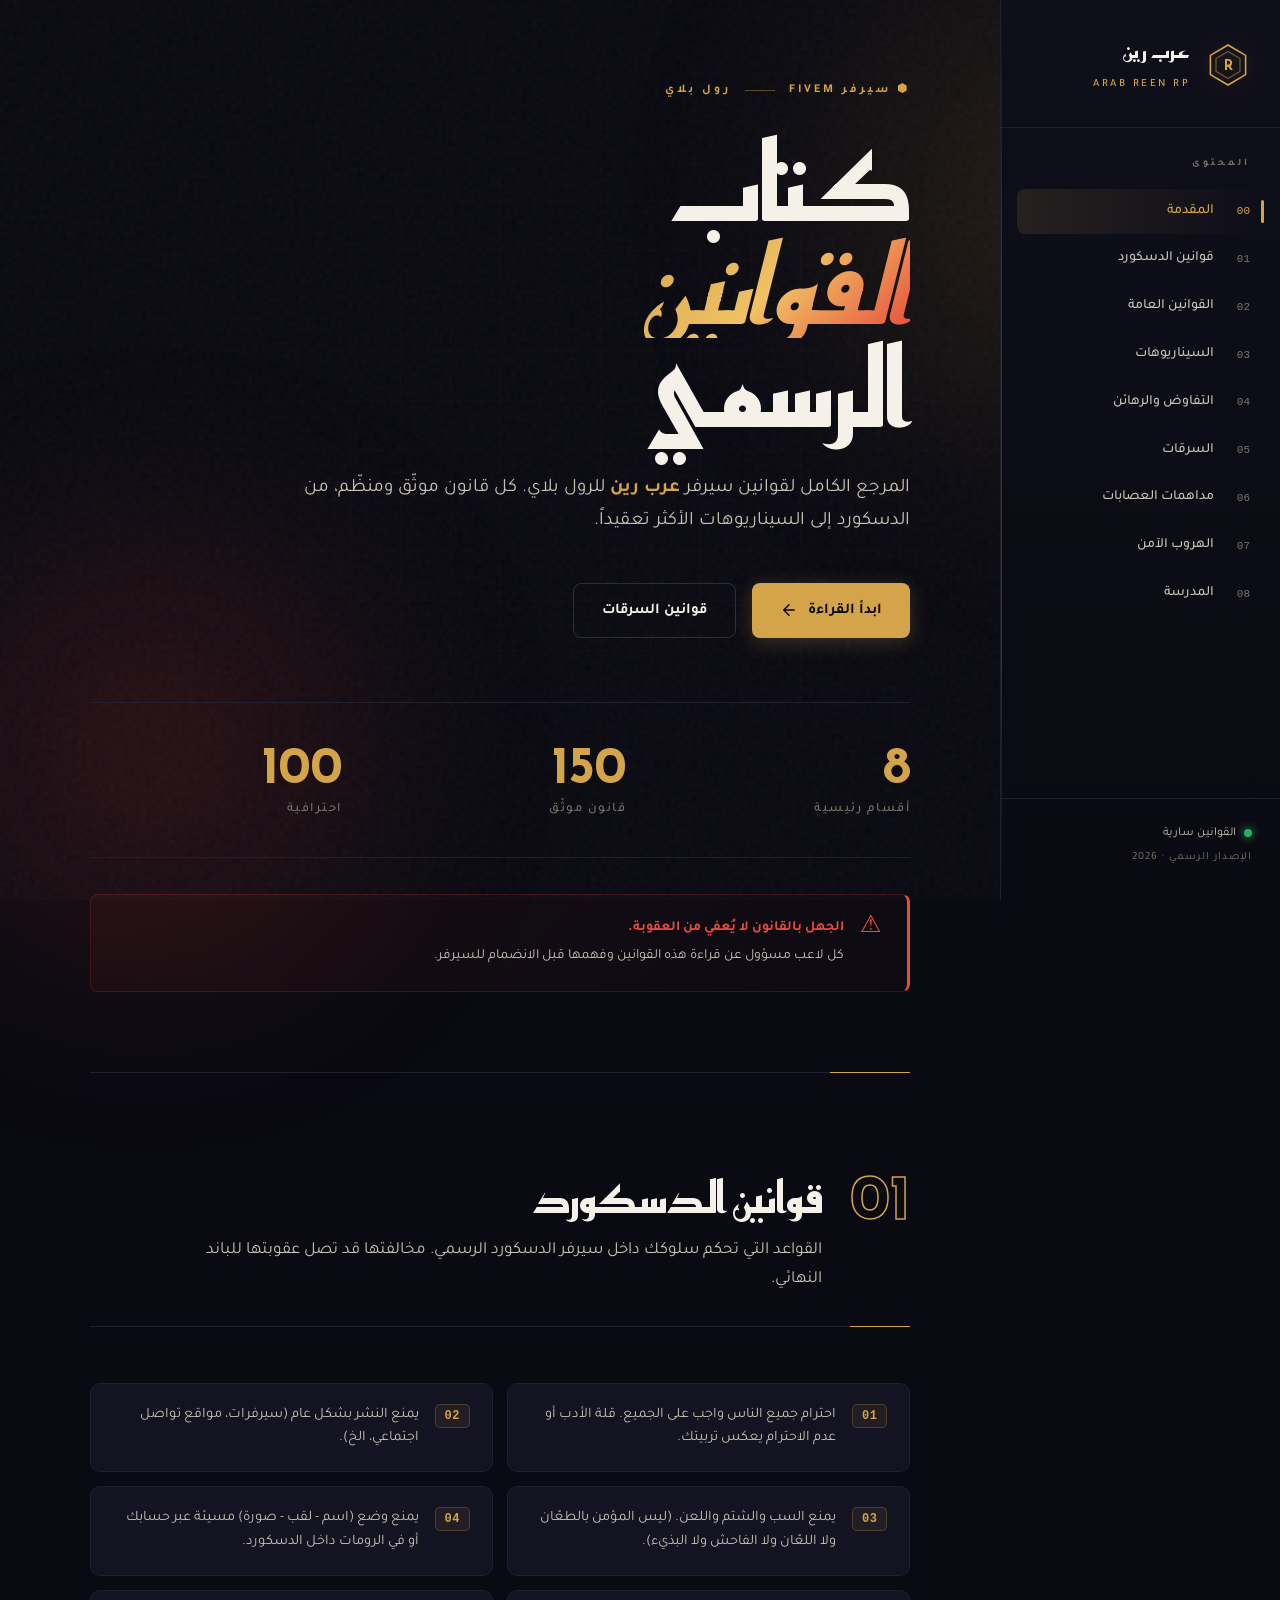
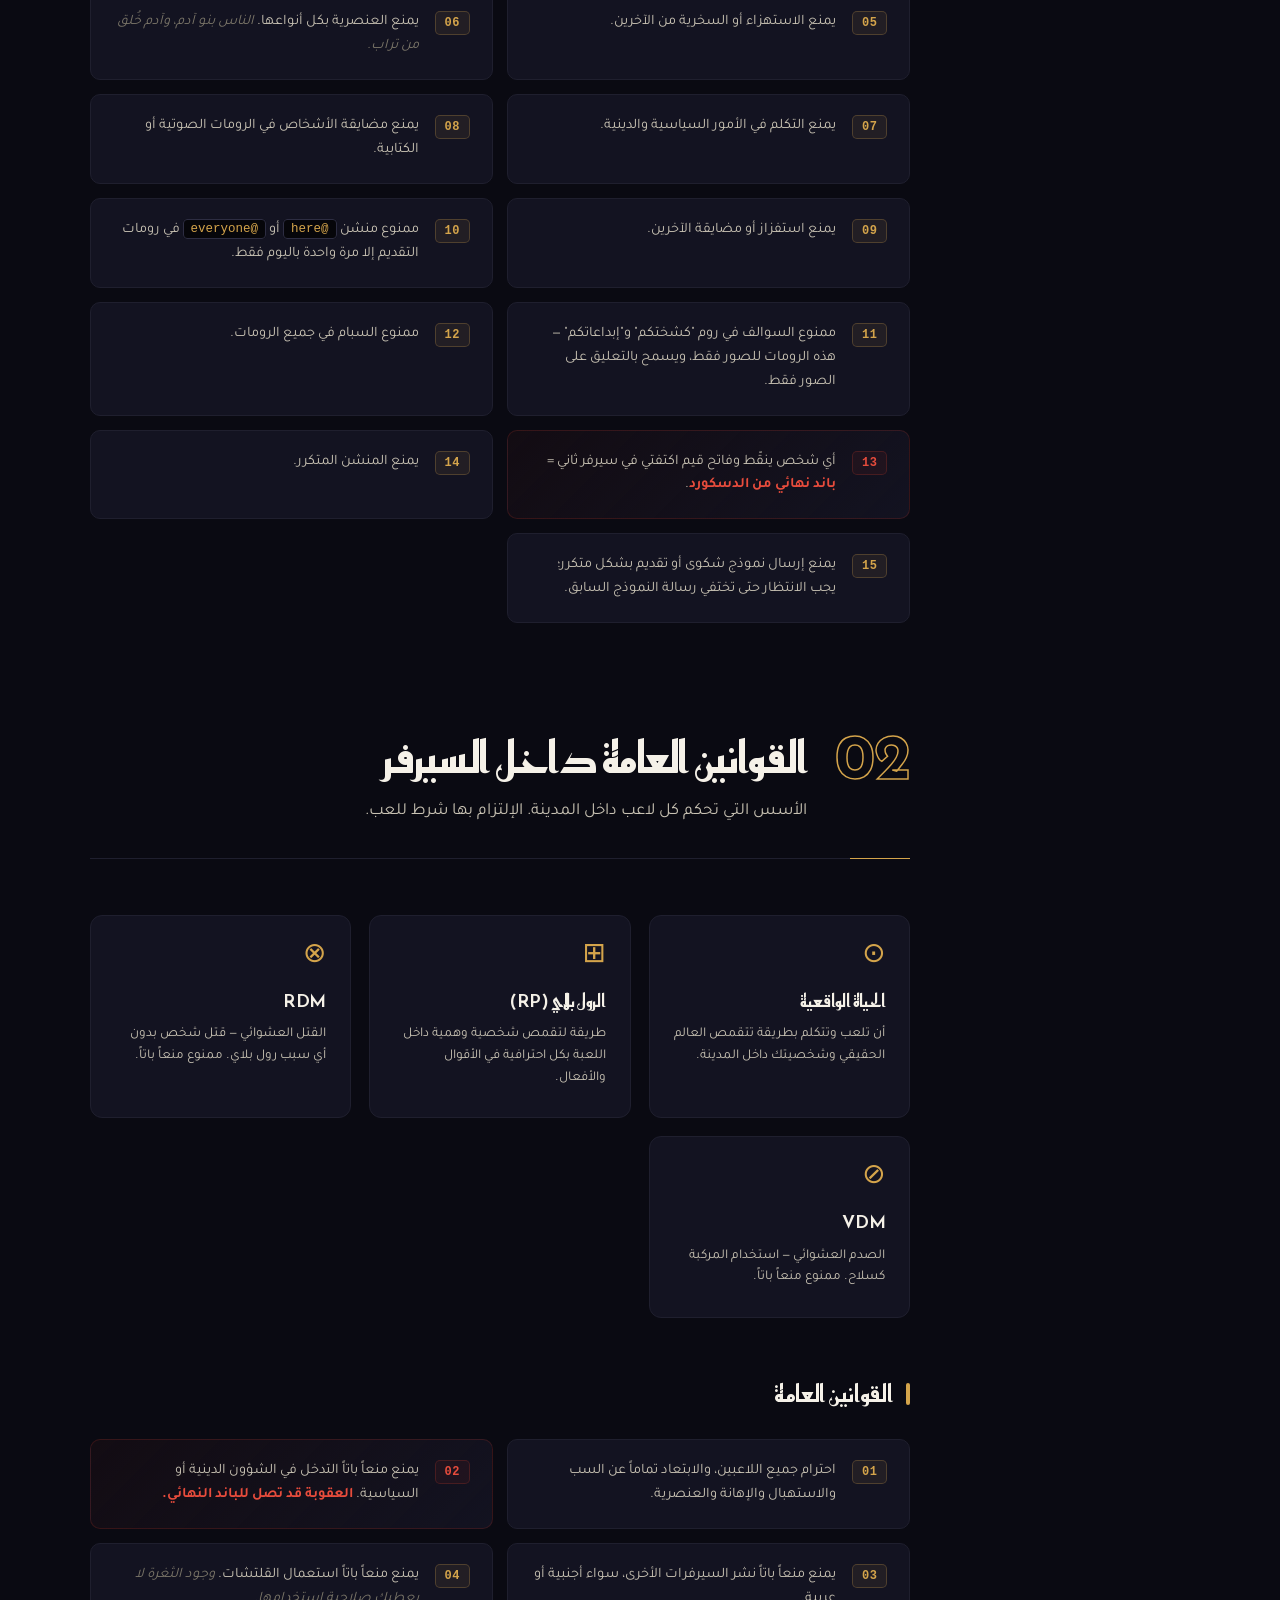
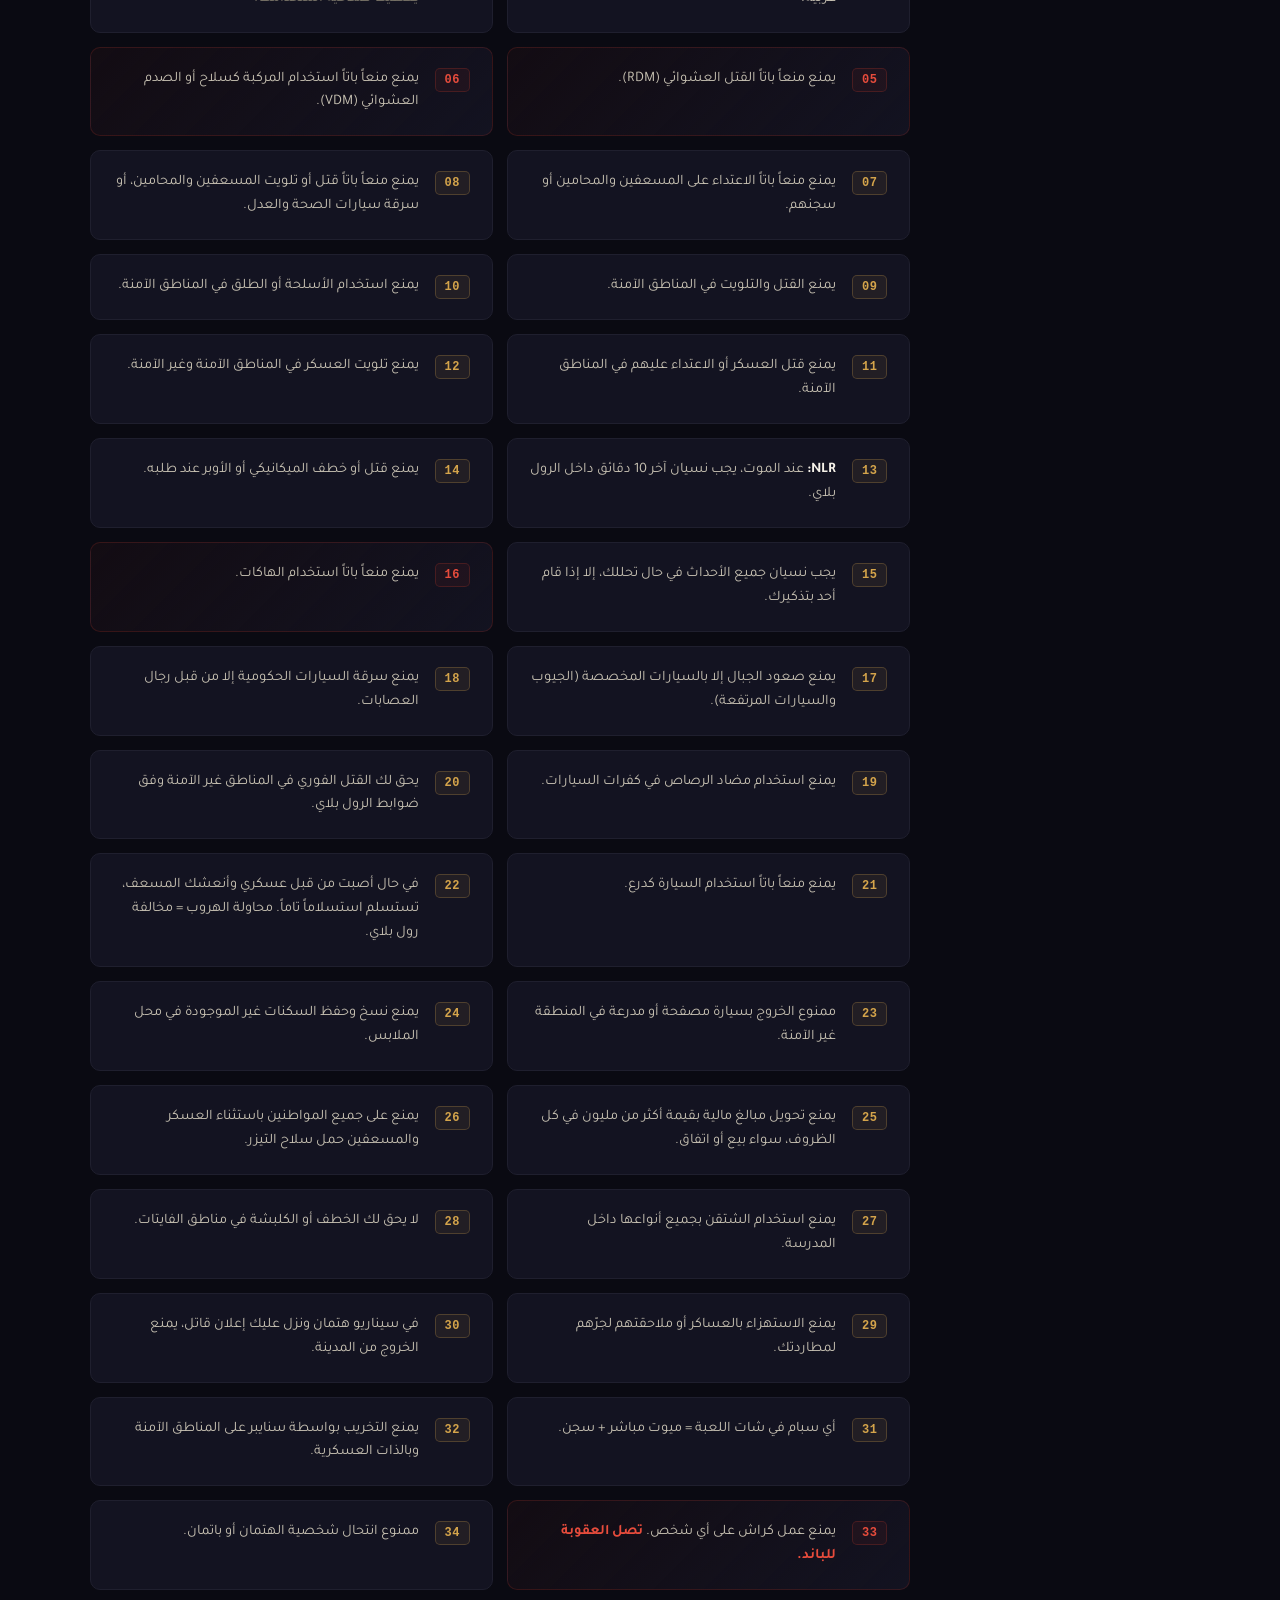
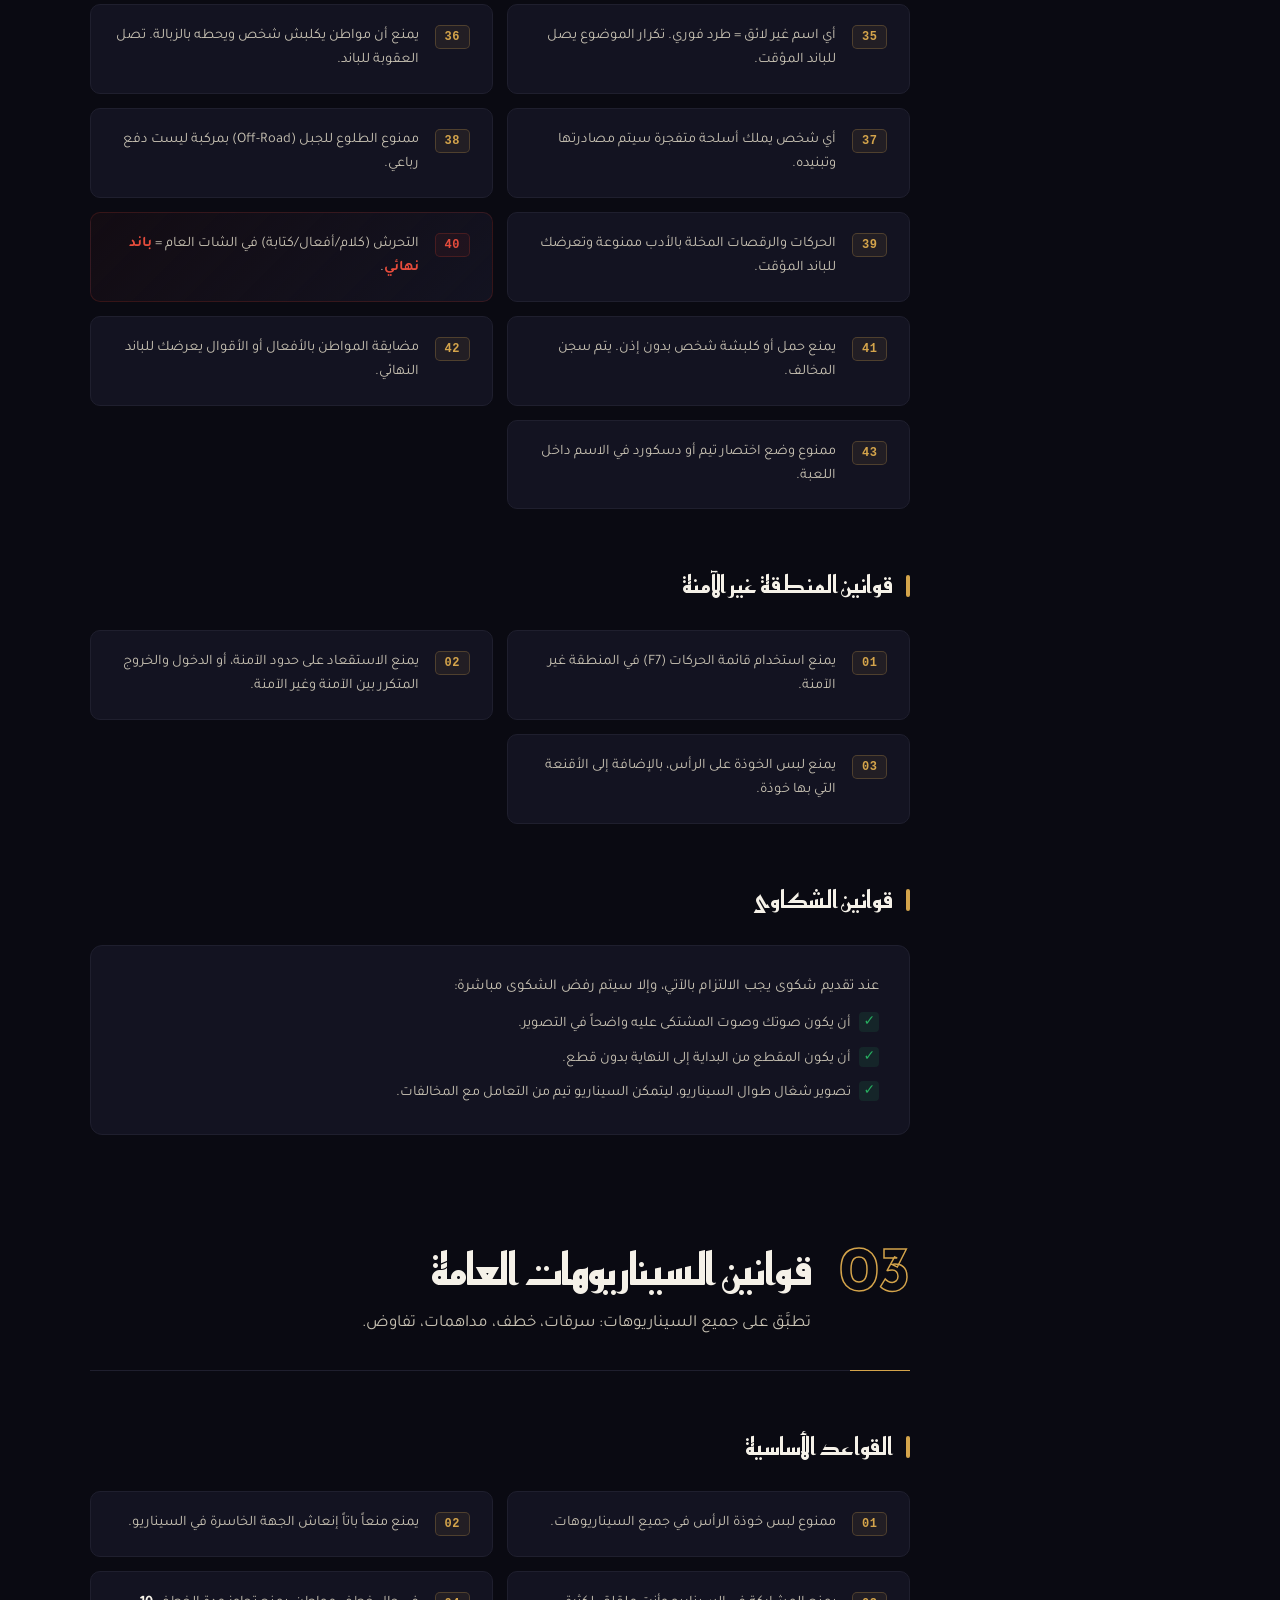
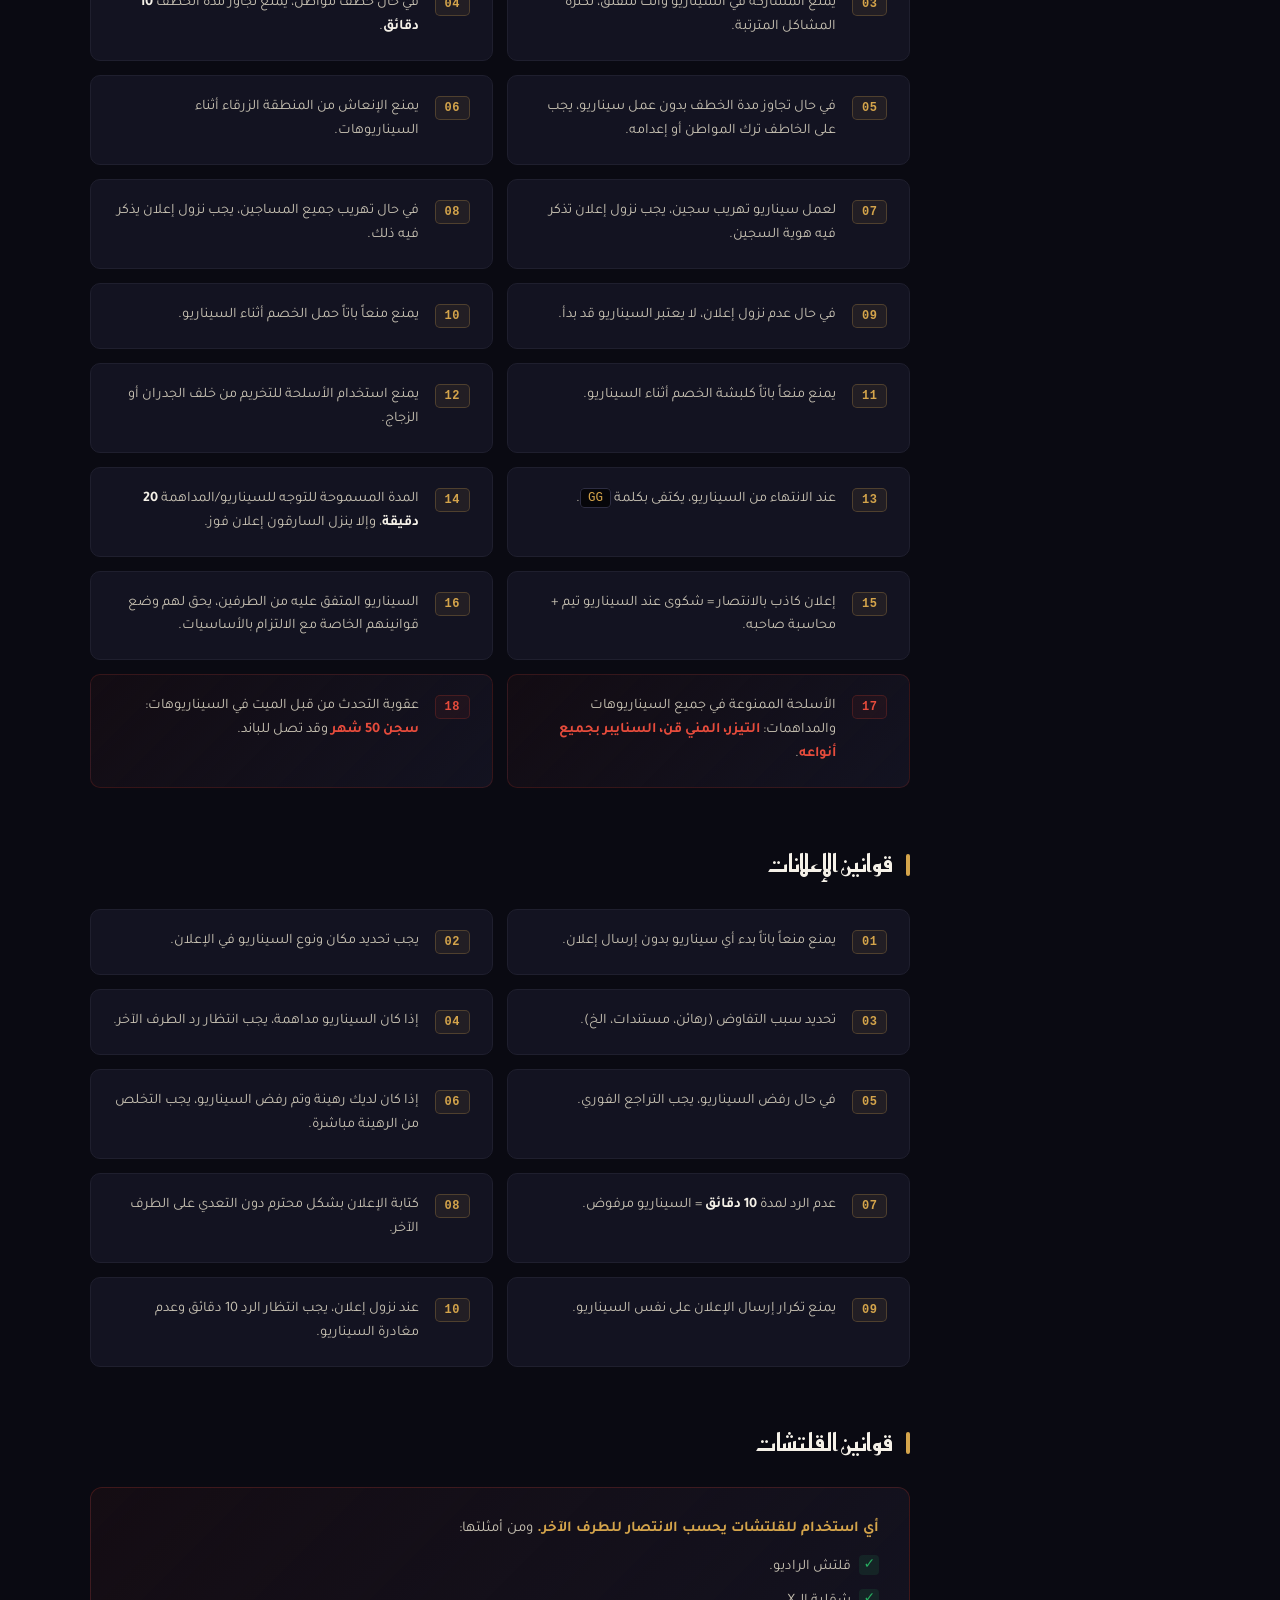
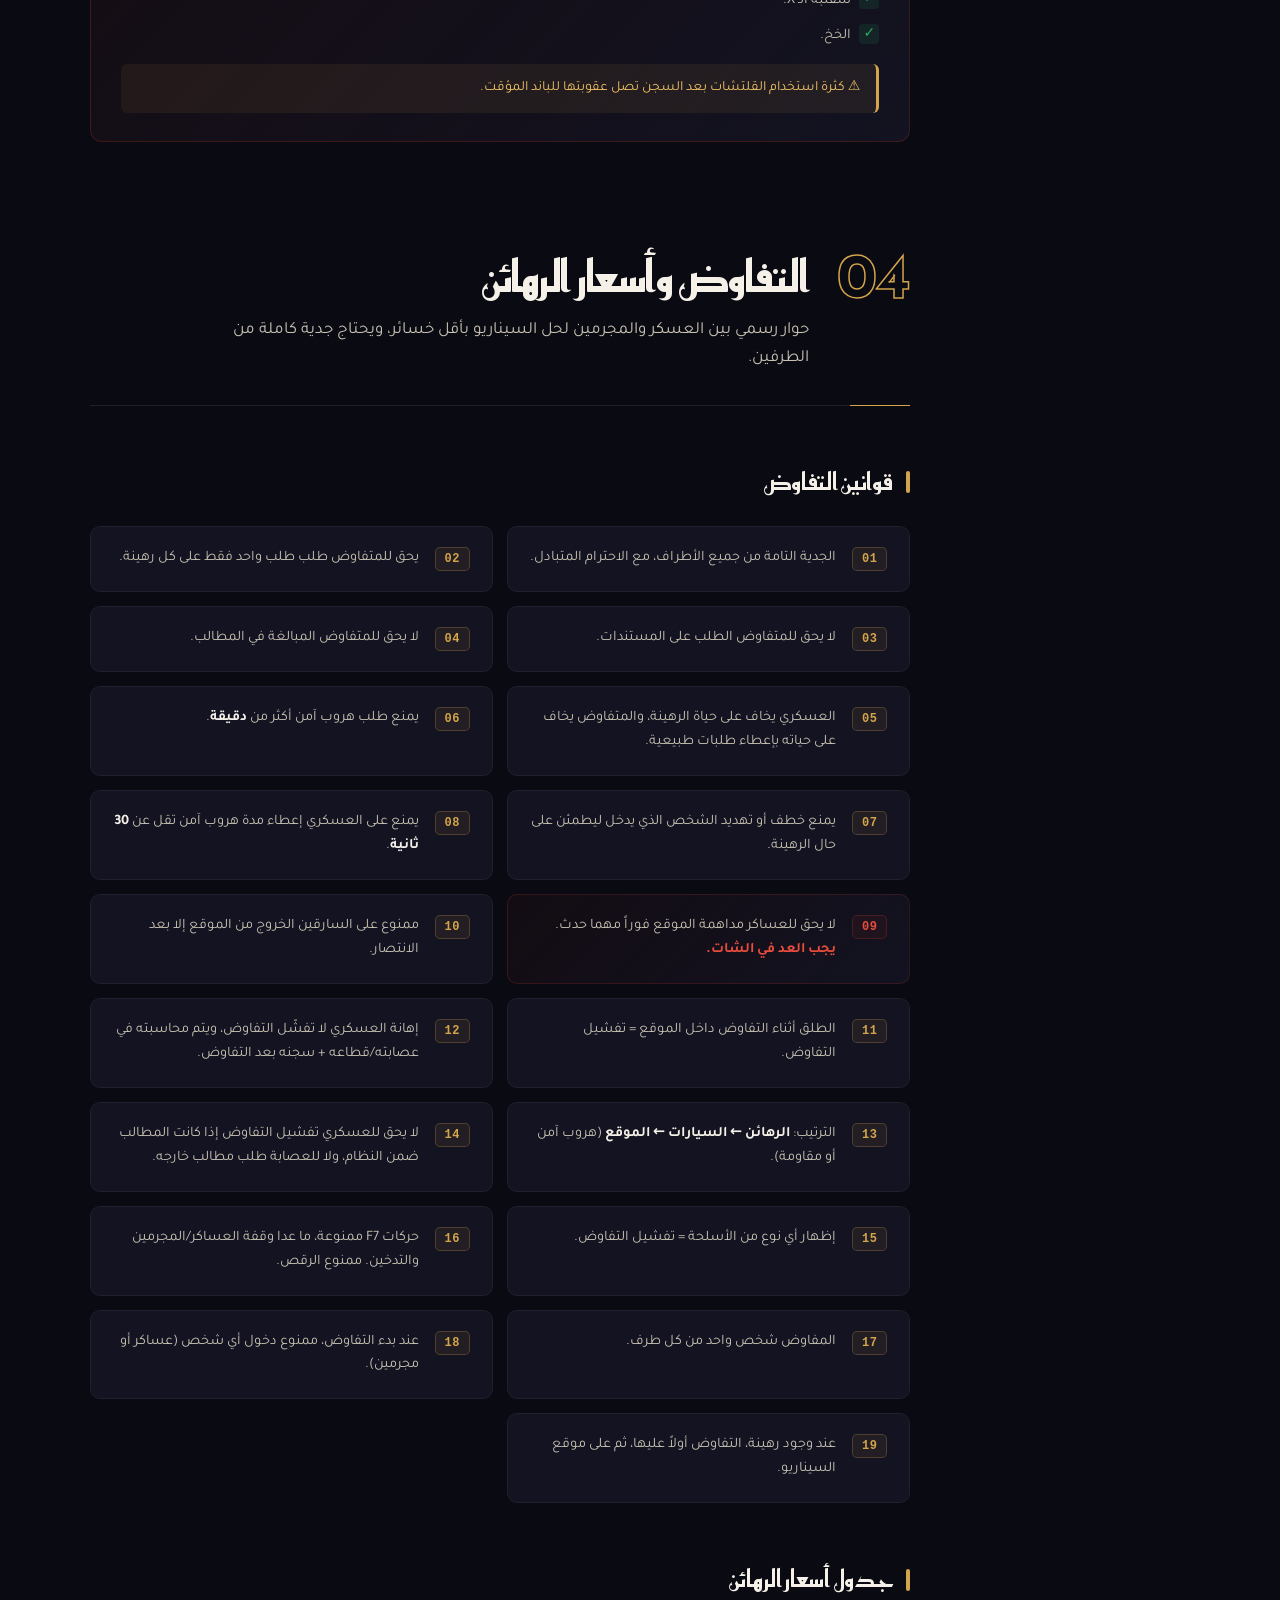
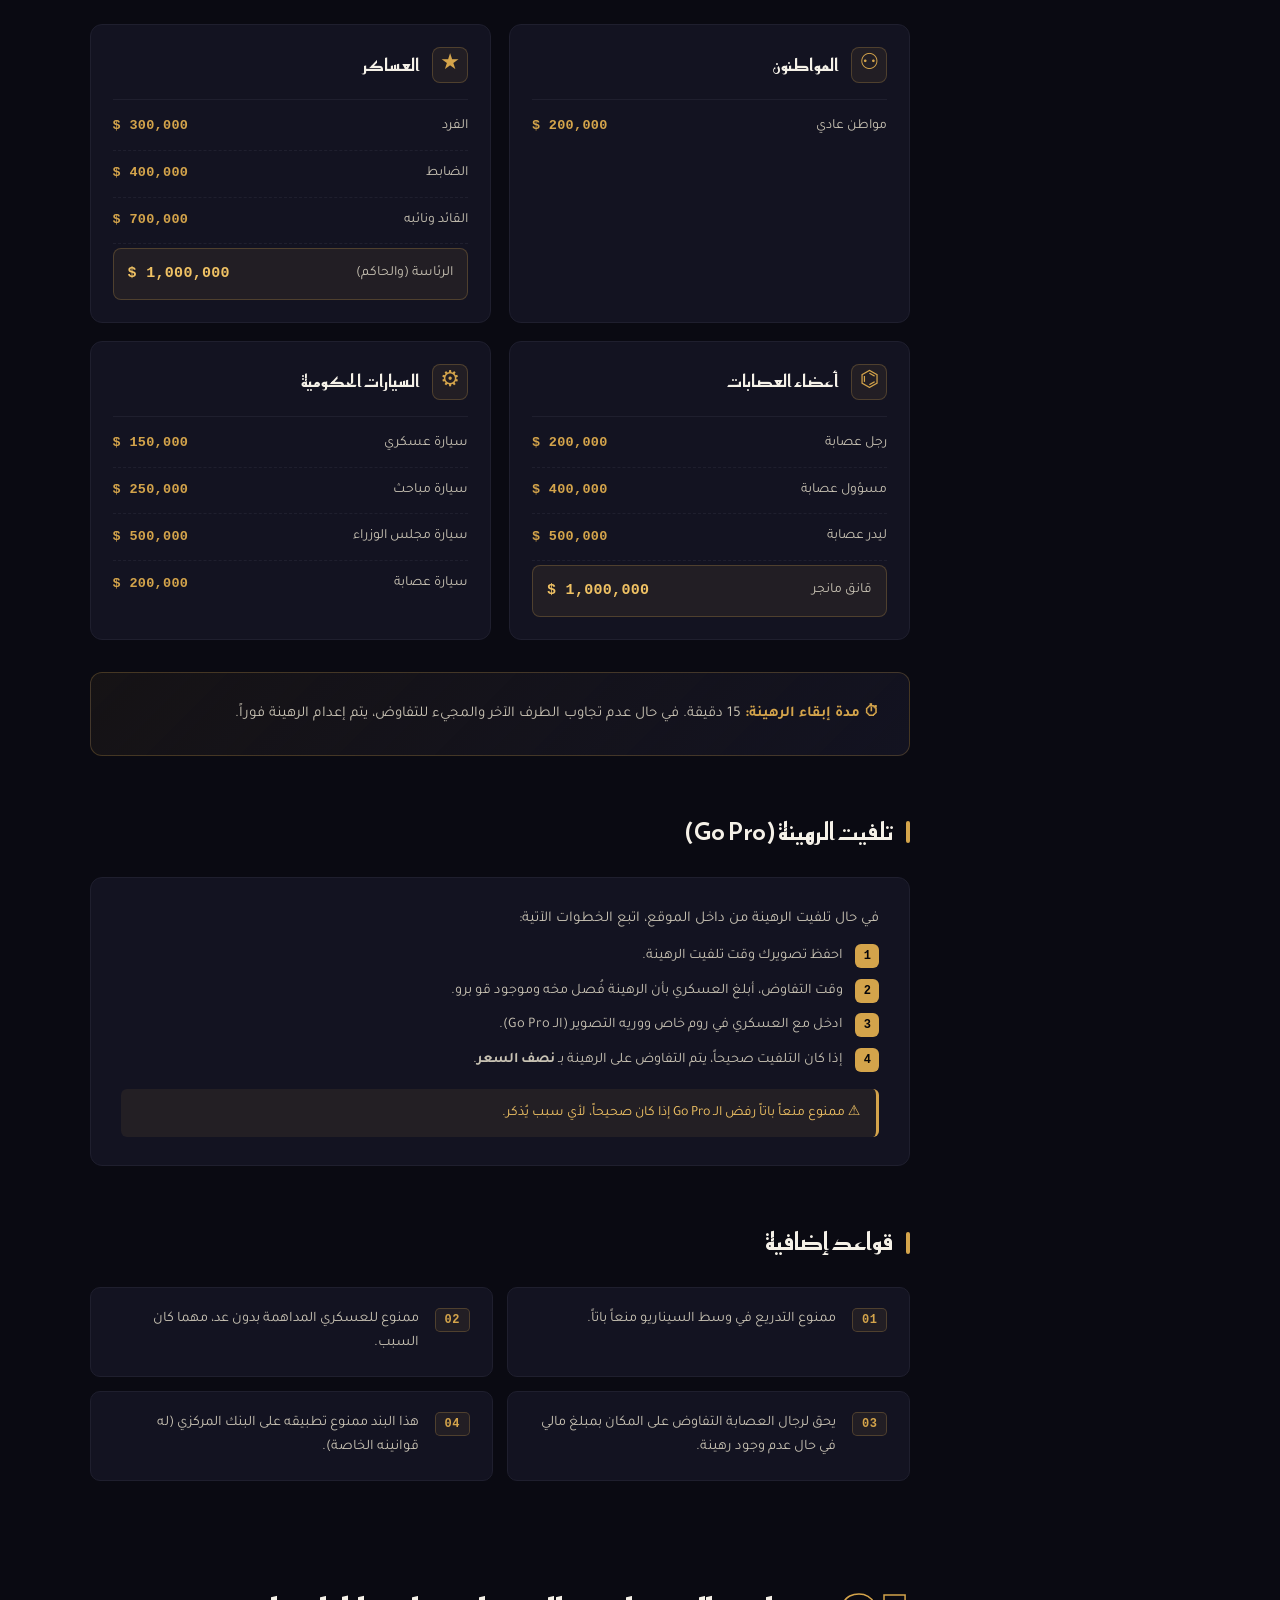
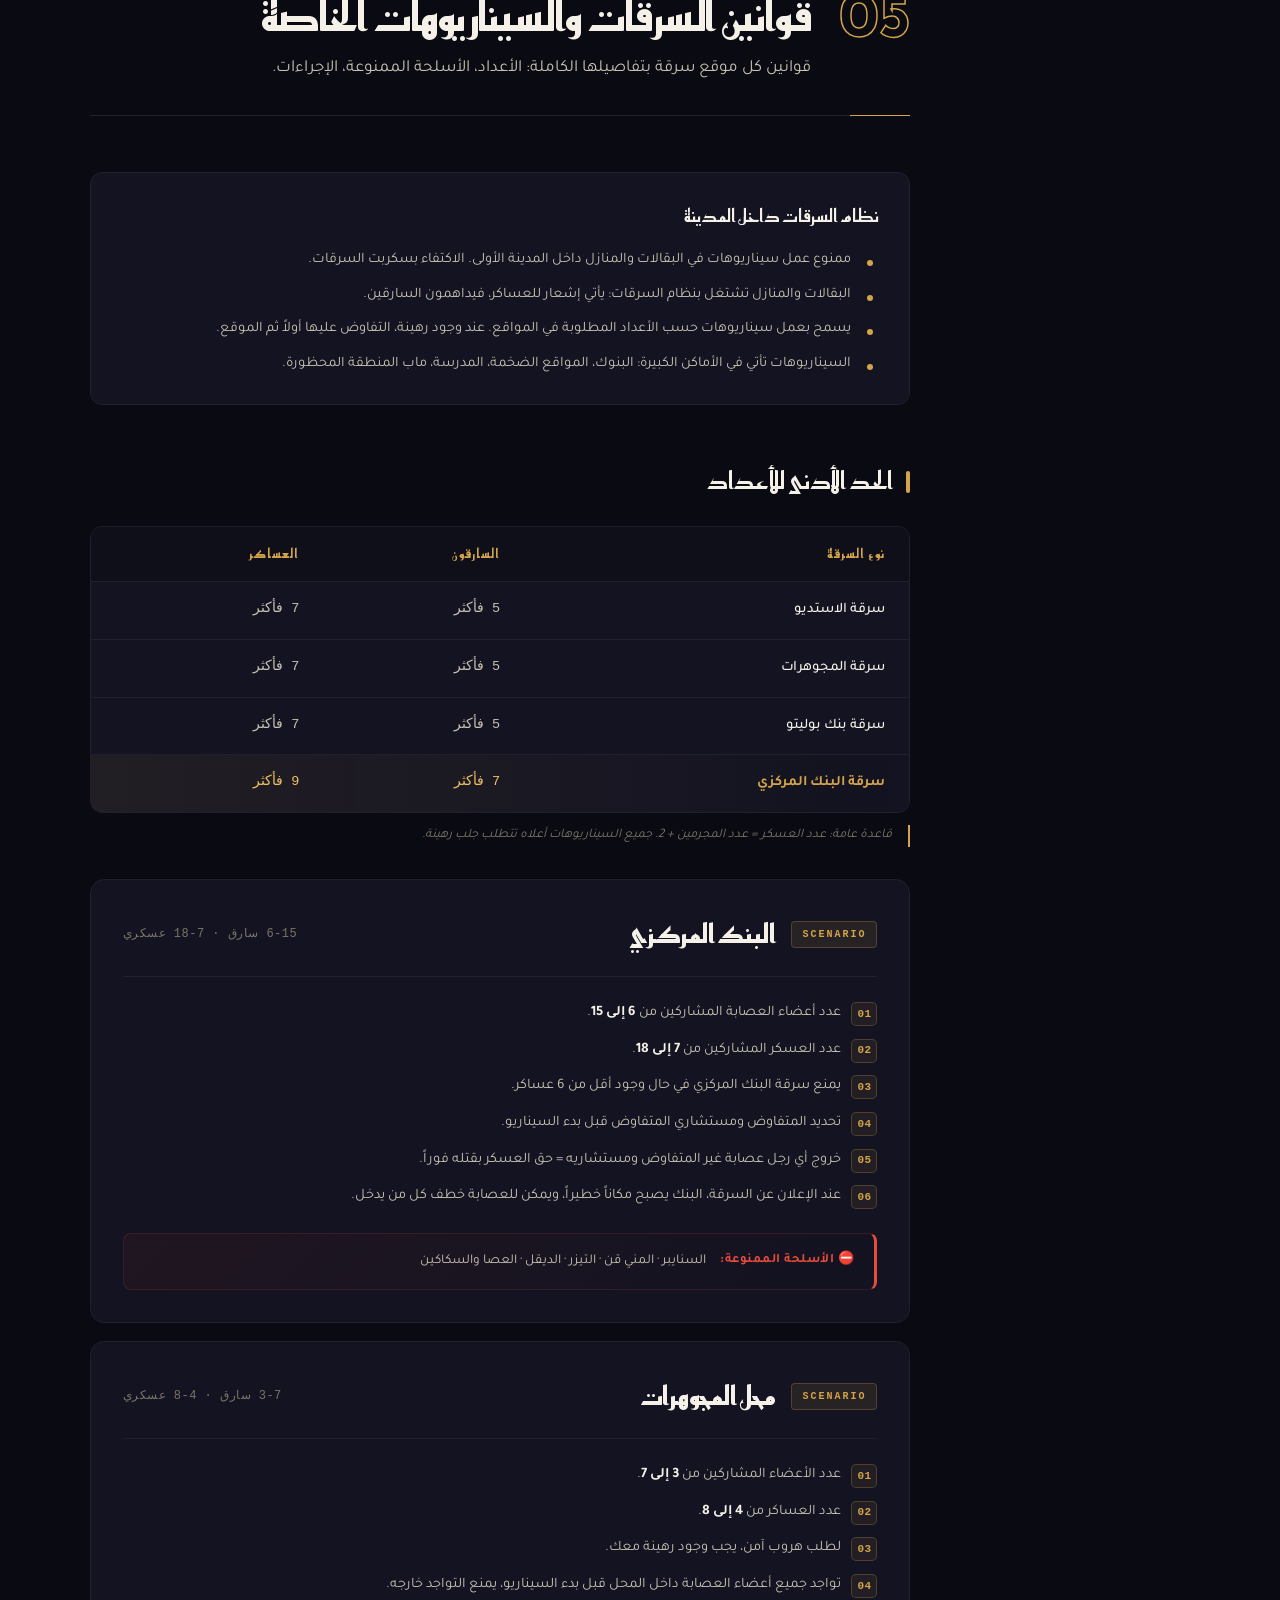
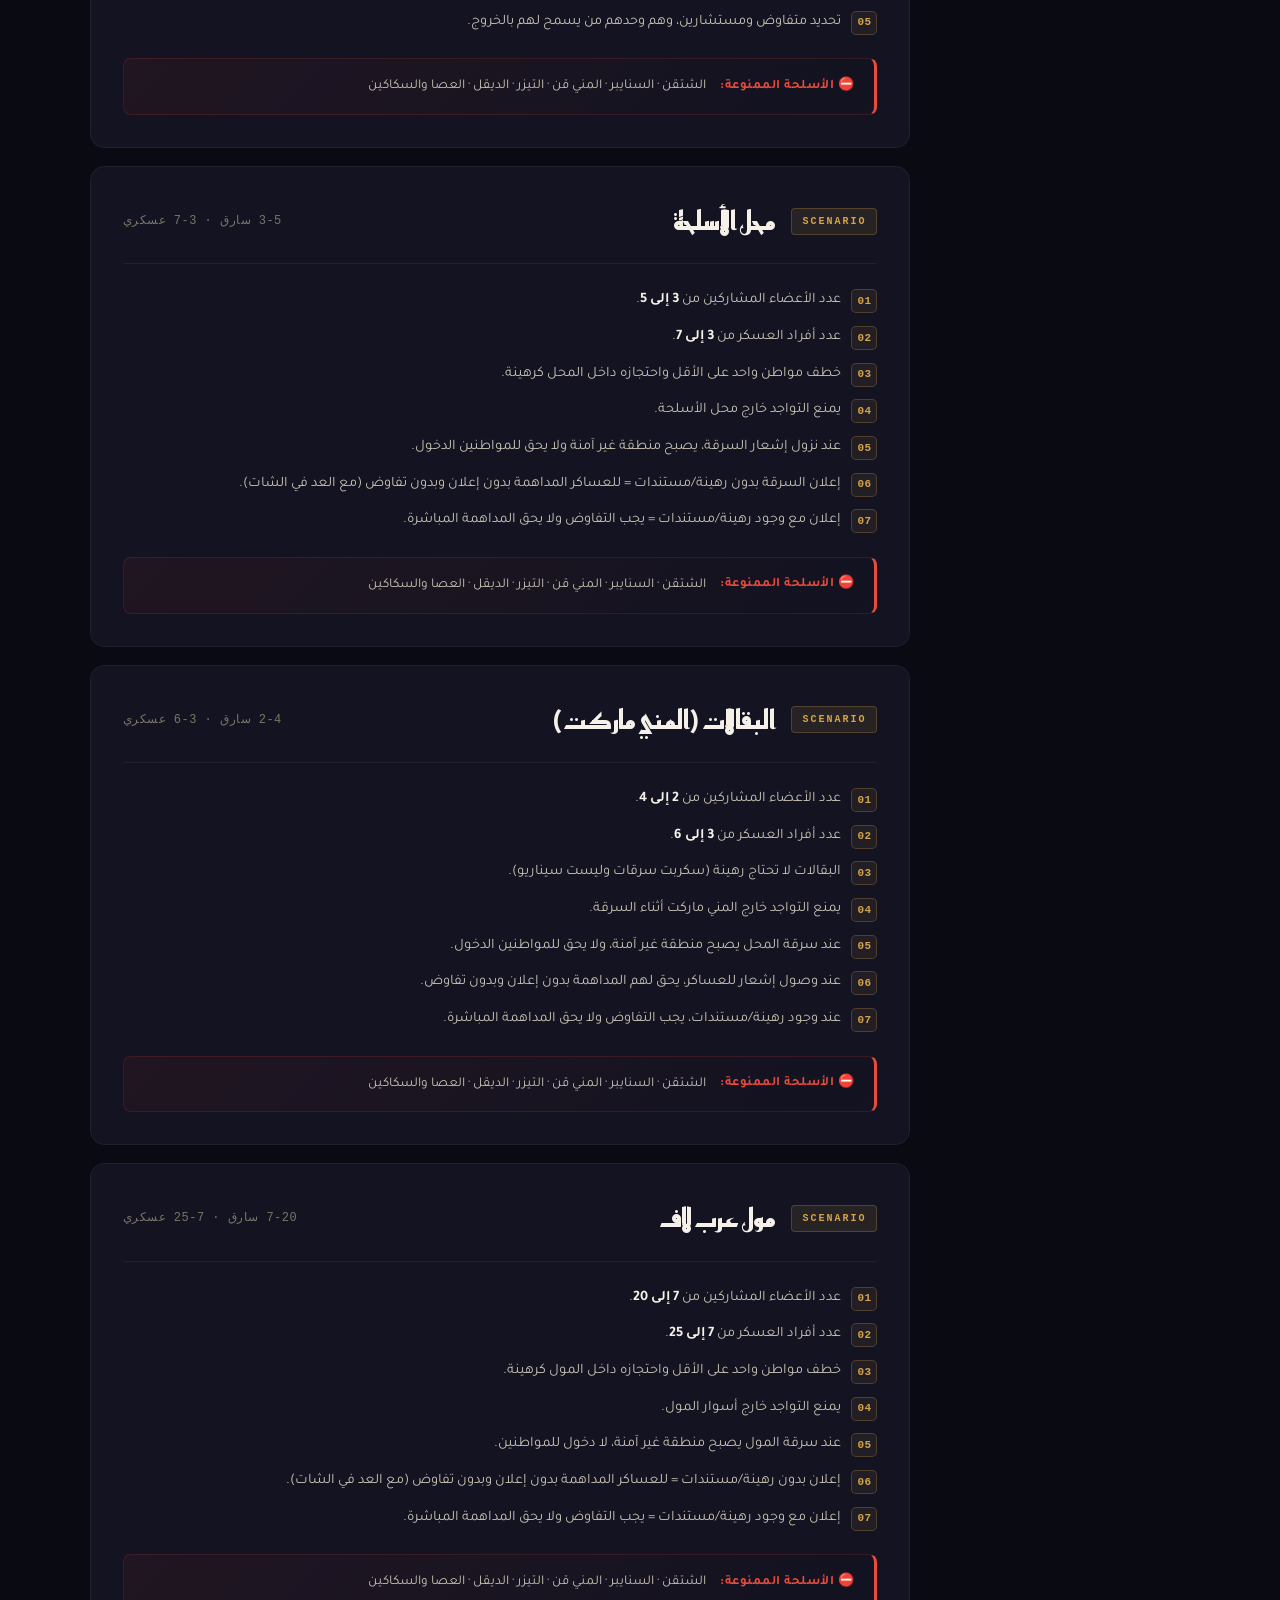
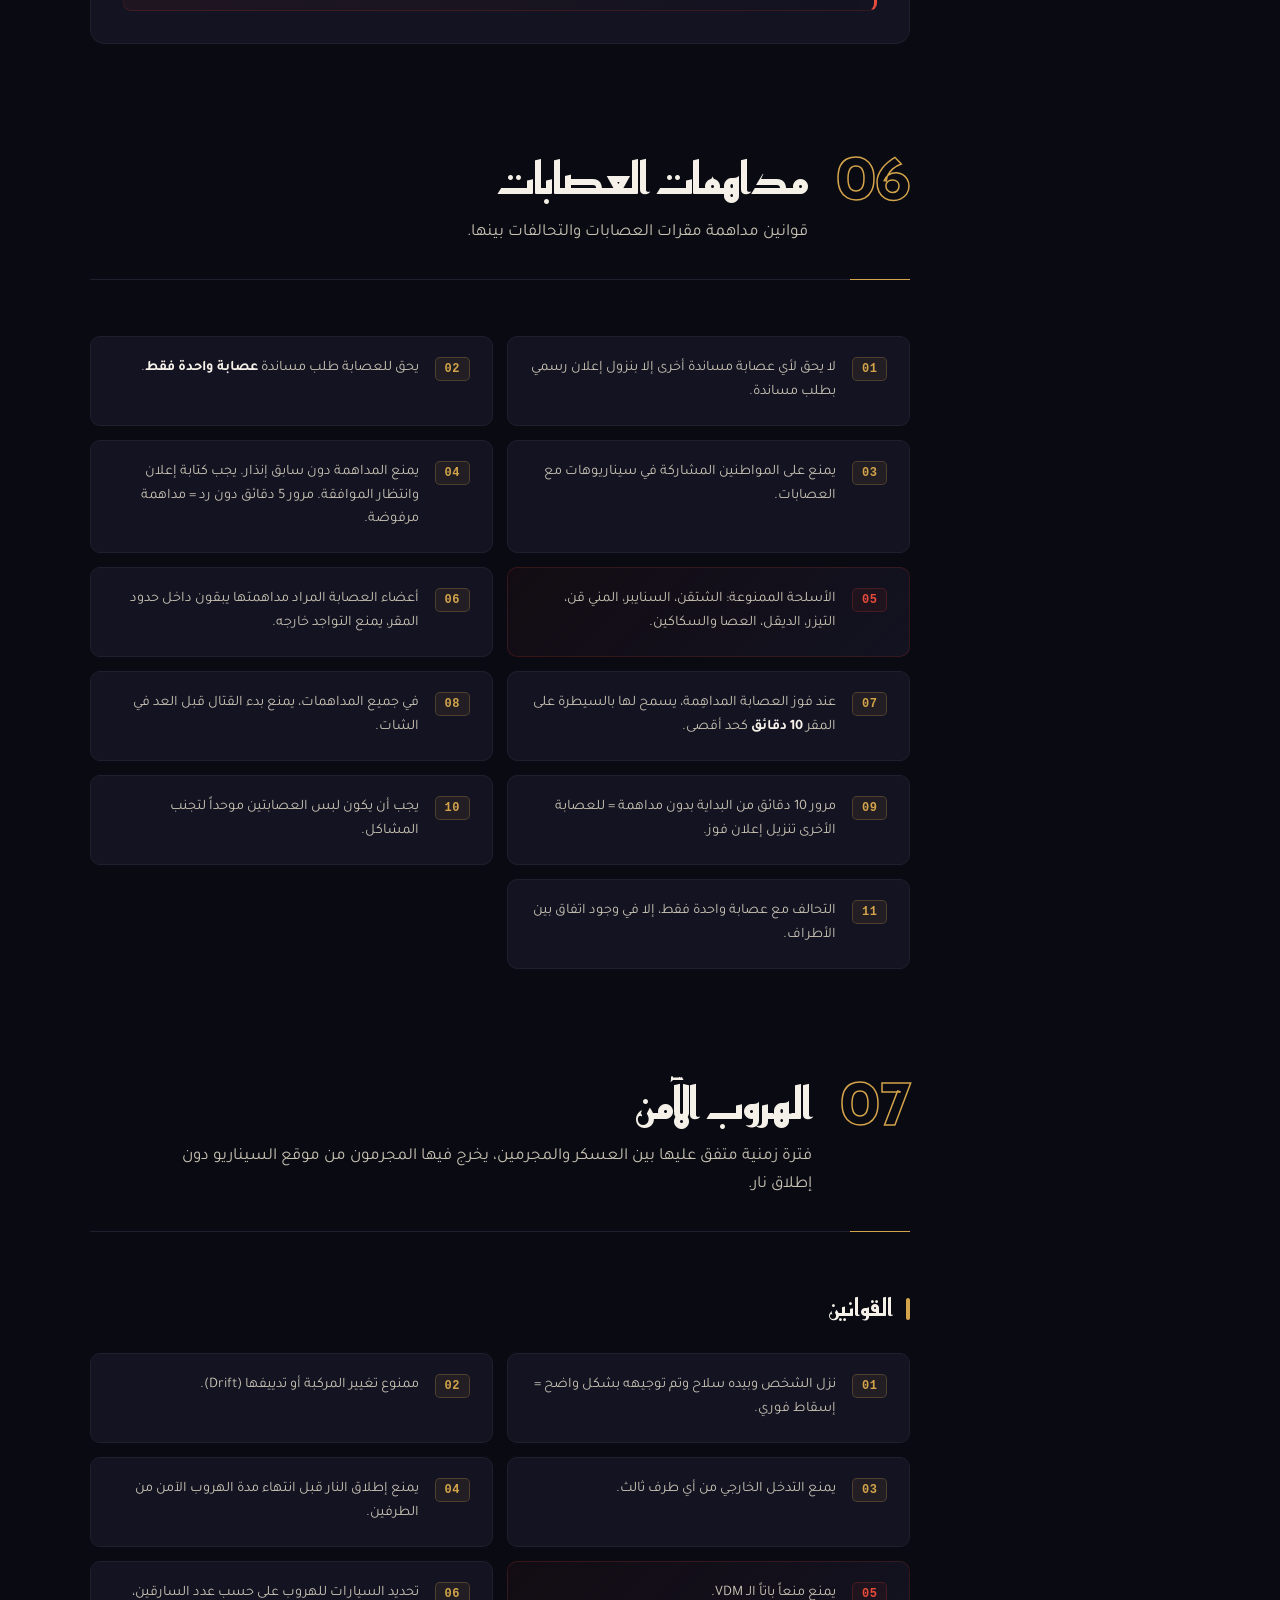
==== index.html @ 106deb2c "Add files via upload" ====
<!DOCTYPE html>
<html lang="ar" dir="rtl">
<head>
<meta charset="UTF-8">
<meta name="viewport" content="width=device-width, initial-scale=1.0">
<meta name="description" content="القوانين الرسمية لسيرفر عرب رين - Arab Reen RP. كل قوانين الدسكورد، السيرفر، السيناريوهات، التفاوض، والسرقات في مكان واحد.">
<meta name="keywords" content="عرب رين, Arab Reen, FiveM, RP, رول بلاي, قوانين, سيرفر, دسكورد">
<meta property="og:title" content="عرب رين | كتاب القوانين الرسمي">
<meta property="og:description" content="القوانين الرسمية لسيرفر عرب رين للرول بلاي">
<meta property="og:type" content="website">
<meta name="theme-color" content="#0a0a0f">
<title>عرب رين | كتاب القوانين الرسمي</title>

<link rel="preconnect" href="https://fonts.googleapis.com">
<link rel="preconnect" href="https://fonts.gstatic.com" crossorigin>
<link href="https://fonts.googleapis.com/css2?family=Tajawal:wght@300;400;500;700;800;900&family=Reem+Kufi:wght@400;500;600;700&family=Cairo:wght@200;300;400;600;700;900&display=swap" rel="stylesheet">

<link rel="stylesheet" href="styles.css">
</head>
<body>

<!-- ░░░░░ خلفية متحركة ░░░░░ -->
<div class="bg-grid" aria-hidden="true"></div>
<div class="bg-glow bg-glow-1" aria-hidden="true"></div>
<div class="bg-glow bg-glow-2" aria-hidden="true"></div>
<div class="bg-noise" aria-hidden="true"></div>

<!-- ░░░░░ شاشة التحميل ░░░░░ -->
<div class="loader" id="loader">
  <div class="loader-inner">
    <div class="loader-logo">
      <span class="loader-letter">ع</span>
      <span class="loader-letter">ر</span>
      <span class="loader-letter">ب</span>
      <span class="loader-letter loader-space"></span>
      <span class="loader-letter">ر</span>
      <span class="loader-letter">ي</span>
      <span class="loader-letter">ن</span>
    </div>
    <div class="loader-bar"><div class="loader-fill"></div></div>
  </div>
</div>

<!-- ░░░░░ زر القائمة (موبايل) ░░░░░ -->
<button class="menu-toggle" id="menuToggle" aria-label="فتح القائمة">
  <span></span><span></span><span></span>
</button>

<!-- ░░░░░ الشريط الجانبي ░░░░░ -->
<aside class="sidebar" id="sidebar">
  <div class="sidebar-brand">
    <div class="brand-mark">
      <svg viewBox="0 0 60 60" fill="none">
        <path d="M30 5 L52 18 L52 42 L30 55 L8 42 L8 18 Z" stroke="currentColor" stroke-width="2" fill="none"/>
        <path d="M30 13 L45 22 L45 38 L30 47 L15 38 L15 22 Z" stroke="currentColor" stroke-width="1.5" fill="none" opacity="0.5"/>
        <text x="30" y="36" text-anchor="middle" font-family="Reem Kufi" font-weight="700" font-size="18" fill="currentColor">R</text>
      </svg>
    </div>
    <div class="brand-text">
      <h1 class="brand-title">عرب رين</h1>
      <span class="brand-sub">Arab Reen RP</span>
    </div>
  </div>

  <nav class="sidebar-nav">
    <div class="nav-label">المحتوى</div>
    <ul>
      <li><a href="#intro" class="nav-link active"><span class="nav-num">00</span><span>المقدمة</span></a></li>
      <li><a href="#discord" class="nav-link"><span class="nav-num">01</span><span>قوانين الدسكورد</span></a></li>
      <li><a href="#general" class="nav-link"><span class="nav-num">02</span><span>القوانين العامة</span></a></li>
      <li><a href="#scenarios" class="nav-link"><span class="nav-num">03</span><span>السيناريوهات</span></a></li>
      <li><a href="#negotiation" class="nav-link"><span class="nav-num">04</span><span>التفاوض والرهائن</span></a></li>
      <li><a href="#robberies" class="nav-link"><span class="nav-num">05</span><span>السرقات</span></a></li>
      <li><a href="#raids" class="nav-link"><span class="nav-num">06</span><span>مداهمات العصابات</span></a></li>
      <li><a href="#escape" class="nav-link"><span class="nav-num">07</span><span>الهروب الآمن</span></a></li>
      <li><a href="#school" class="nav-link"><span class="nav-num">08</span><span>المدرسة</span></a></li>
    </ul>
  </nav>

  <div class="sidebar-foot">
    <div class="foot-status">
      <span class="status-dot"></span>
      <span>القوانين سارية</span>
    </div>
    <div class="foot-version">الإصدار الرسمي · 2026</div>
  </div>
</aside>

<!-- ░░░░░ المحتوى الرئيسي ░░░░░ -->
<main class="main">

  <!-- ═══════ الهيرو ═══════ -->
  <section class="hero" id="intro">
    <div class="hero-meta">
      <span class="hero-tag">⬢ سيرفر FiveM</span>
      <span class="hero-divider"></span>
      <span class="hero-tag">رول بلاي</span>
    </div>

    <h1 class="hero-title">
      <span class="title-line">كتاب</span>
      <span class="title-line title-accent">القوانين</span>
      <span class="title-line">الرسمي</span>
    </h1>

    <p class="hero-desc">
      المرجع الكامل لقوانين سيرفر <strong>عرب رين</strong> للرول بلاي. كل قانون موثّق ومنظّم، من الدسكورد إلى السيناريوهات الأكثر تعقيداً.
    </p>

    <div class="hero-actions">
      <a href="#discord" class="btn btn-primary">
        <span>ابدأ القراءة</span>
        <svg width="18" height="18" viewBox="0 0 24 24" fill="none"><path d="M19 12H5M12 19l-7-7 7-7" stroke="currentColor" stroke-width="2" stroke-linecap="round" stroke-linejoin="round"/></svg>
      </a>
      <a href="#robberies" class="btn btn-ghost">قوانين السرقات</a>
    </div>

    <div class="hero-stats">
      <div class="stat">
        <div class="stat-num" data-count="8">0</div>
        <div class="stat-label">أقسام رئيسية</div>
      </div>
      <div class="stat">
        <div class="stat-num" data-count="150">0</div>
        <div class="stat-label">قانون موثّق</div>
      </div>
      <div class="stat">
        <div class="stat-num" data-count="100">0</div>
        <div class="stat-label" data-suffix="%">احترافية</div>
      </div>
    </div>

    <div class="hero-warning">
      <div class="warn-icon">⚠</div>
      <div>
        <strong>الجهل بالقانون لا يُعفي من العقوبة.</strong>
        كل لاعب مسؤول عن قراءة هذه القوانين وفهمها قبل الانضمام للسيرفر.
      </div>
    </div>
  </section>

  <!-- ═══════ القسم 01: الدسكورد ═══════ -->
  <section class="section" id="discord">
    <div class="section-head">
      <div class="section-num">01</div>
      <div>
        <h2 class="section-title">قوانين الدسكورد</h2>
        <p class="section-sub">القواعد التي تحكم سلوكك داخل سيرفر الدسكورد الرسمي. مخالفتها قد تصل عقوبتها للباند النهائي.</p>
      </div>
    </div>

    <div class="rules-grid">
      <article class="rule"><div class="rule-num">01</div><p>احترام جميع الناس واجب على الجميع. قلة الأدب أو عدم الاحترام يعكس تربيتك.</p></article>
      <article class="rule"><div class="rule-num">02</div><p>يمنع النشر بشكل عام (سيرفرات، مواقع تواصل اجتماعي، الخ).</p></article>
      <article class="rule"><div class="rule-num">03</div><p>يمنع السب والشتم واللعن. (ليس المؤمن بالطعّان ولا اللعّان ولا الفاحش ولا البذيء).</p></article>
      <article class="rule"><div class="rule-num">04</div><p>يمنع وضع (اسم - لقب - صورة) مسيئة عبر حسابك أو في الرومات داخل الدسكورد.</p></article>
      <article class="rule"><div class="rule-num">05</div><p>يمنع الاستهزاء أو السخرية من الآخرين.</p></article>
      <article class="rule"><div class="rule-num">06</div><p>يمنع العنصرية بكل أنواعها. <em>الناس بنو آدم، وآدم خُلق من تراب.</em></p></article>
      <article class="rule"><div class="rule-num">07</div><p>يمنع التكلم في الأمور السياسية والدينية.</p></article>
      <article class="rule"><div class="rule-num">08</div><p>يمنع مضايقة الأشخاص في الرومات الصوتية أو الكتابية.</p></article>
      <article class="rule"><div class="rule-num">09</div><p>يمنع استفزاز أو مضايقة الآخرين.</p></article>
      <article class="rule"><div class="rule-num">10</div><p>ممنوع منشن <code>@here</code> أو <code>@everyone</code> في رومات التقديم إلا مرة واحدة باليوم فقط.</p></article>
      <article class="rule"><div class="rule-num">11</div><p>ممنوع السوالف في روم "كشختكم" و"إبداعاتكم" — هذه الرومات للصور فقط، ويسمح بالتعليق على الصور فقط.</p></article>
      <article class="rule"><div class="rule-num">12</div><p>ممنوع السبام في جميع الرومات.</p></article>
      <article class="rule danger"><div class="rule-num">13</div><p>أي شخص ينقّط وفاتح قيم اكتفتي في سيرفر ثاني = <strong>باند نهائي من الدسكورد</strong>.</p></article>
      <article class="rule"><div class="rule-num">14</div><p>يمنع المنشن المتكرر.</p></article>
      <article class="rule"><div class="rule-num">15</div><p>يمنع إرسال نموذج شكوى أو تقديم بشكل متكرر؛ يجب الانتظار حتى تختفي رسالة النموذج السابق.</p></article>
    </div>
  </section>

  <!-- ═══════ القسم 02: القوانين العامة ═══════ -->
  <section class="section" id="general">
    <div class="section-head">
      <div class="section-num">02</div>
      <div>
        <h2 class="section-title">القوانين العامة داخل السيرفر</h2>
        <p class="section-sub">الأسس التي تحكم كل لاعب داخل المدينة. الإلتزام بها شرط للعب.</p>
      </div>
    </div>

    <div class="concept-cards">
      <div class="concept">
        <div class="concept-icon">⊙</div>
        <h4>الحياة الواقعية</h4>
        <p>أن تلعب وتتكلم بطريقة تتقمص العالم الحقيقي وشخصيتك داخل المدينة.</p>
      </div>
      <div class="concept">
        <div class="concept-icon">⊞</div>
        <h4>الرول بلاي (RP)</h4>
        <p>طريقة لتقمص شخصية وهمية داخل اللعبة بكل احترافية في الأقوال والأفعال.</p>
      </div>
      <div class="concept">
        <div class="concept-icon">⊗</div>
        <h4>RDM</h4>
        <p>القتل العشوائي — قتل شخص بدون أي سبب رول بلاي. ممنوع منعاً باتاً.</p>
      </div>
      <div class="concept">
        <div class="concept-icon">⊘</div>
        <h4>VDM</h4>
        <p>الصدم العشوائي — استخدام المركبة كسلاح. ممنوع منعاً باتاً.</p>
      </div>
    </div>

    <h3 class="sub-heading">القوانين العامة</h3>
    <div class="rules-grid">
      <article class="rule"><div class="rule-num">01</div><p>احترام جميع اللاعبين، والابتعاد تماماً عن السب والاستهبال والإهانة والعنصرية.</p></article>
      <article class="rule danger"><div class="rule-num">02</div><p>يمنع منعاً باتاً التدخل في الشؤون الدينية أو السياسية. <strong>العقوبة قد تصل للباند النهائي.</strong></p></article>
      <article class="rule"><div class="rule-num">03</div><p>يمنع منعاً باتاً نشر السيرفرات الأخرى، سواء أجنبية أو عربية.</p></article>
      <article class="rule"><div class="rule-num">04</div><p>يمنع منعاً باتاً استعمال القلتشات. <em>وجود الثغرة لا يعطيك صلاحية استخدامها.</em></p></article>
      <article class="rule danger"><div class="rule-num">05</div><p>يمنع منعاً باتاً القتل العشوائي (RDM).</p></article>
      <article class="rule danger"><div class="rule-num">06</div><p>يمنع منعاً باتاً استخدام المركبة كسلاح أو الصدم العشوائي (VDM).</p></article>
      <article class="rule"><div class="rule-num">07</div><p>يمنع منعاً باتاً الاعتداء على المسعفين والمحامين أو سجنهم.</p></article>
      <article class="rule"><div class="rule-num">08</div><p>يمنع منعاً باتاً قتل أو تلويت المسعفين والمحامين، أو سرقة سيارات الصحة والعدل.</p></article>
      <article class="rule"><div class="rule-num">09</div><p>يمنع القتل والتلويت في المناطق الآمنة.</p></article>
      <article class="rule"><div class="rule-num">10</div><p>يمنع استخدام الأسلحة أو الطلق في المناطق الآمنة.</p></article>
      <article class="rule"><div class="rule-num">11</div><p>يمنع قتل العسكر أو الاعتداء عليهم في المناطق الآمنة.</p></article>
      <article class="rule"><div class="rule-num">12</div><p>يمنع تلويت العسكر في المناطق الآمنة وغير الآمنة.</p></article>
      <article class="rule"><div class="rule-num">13</div><p><strong>NLR:</strong> عند الموت، يجب نسيان آخر 10 دقائق داخل الرول بلاي.</p></article>
      <article class="rule"><div class="rule-num">14</div><p>يمنع قتل أو خطف الميكانيكي أو الأوبر عند طلبه.</p></article>
      <article class="rule"><div class="rule-num">15</div><p>يجب نسيان جميع الأحداث في حال تحللك، إلا إذا قام أحد بتذكيرك.</p></article>
      <article class="rule danger"><div class="rule-num">16</div><p>يمنع منعاً باتاً استخدام الهاكات.</p></article>
      <article class="rule"><div class="rule-num">17</div><p>يمنع صعود الجبال إلا بالسيارات المخصصة (الجيوب والسيارات المرتفعة).</p></article>
      <article class="rule"><div class="rule-num">18</div><p>يمنع سرقة السيارات الحكومية إلا من قبل رجال العصابات.</p></article>
      <article class="rule"><div class="rule-num">19</div><p>يمنع استخدام مضاد الرصاص في كفرات السيارات.</p></article>
      <article class="rule"><div class="rule-num">20</div><p>يحق لك القتل الفوري في المناطق غير الآمنة وفق ضوابط الرول بلاي.</p></article>
      <article class="rule"><div class="rule-num">21</div><p>يمنع منعاً باتاً استخدام السيارة كدرع.</p></article>
      <article class="rule"><div class="rule-num">22</div><p>في حال أصبت من قبل عسكري وأنعشك المسعف، تستسلم استسلاماً تاماً. محاولة الهروب = مخالفة رول بلاي.</p></article>
      <article class="rule"><div class="rule-num">23</div><p>ممنوع الخروج بسيارة مصفحة أو مدرعة في المنطقة غير الآمنة.</p></article>
      <article class="rule"><div class="rule-num">24</div><p>يمنع نسخ وحفظ السكنات غير الموجودة في محل الملابس.</p></article>
      <article class="rule"><div class="rule-num">25</div><p>يمنع تحويل مبالغ مالية بقيمة أكثر من مليون في كل الظروف، سواء بيع أو اتفاق.</p></article>
      <article class="rule"><div class="rule-num">26</div><p>يمنع على جميع المواطنين باستثناء العسكر والمسعفين حمل سلاح التيزر.</p></article>
      <article class="rule"><div class="rule-num">27</div><p>يمنع استخدام الشتقن بجميع أنواعها داخل المدرسة.</p></article>
      <article class="rule"><div class="rule-num">28</div><p>لا يحق لك الخطف أو الكلبشة في مناطق الفايتات.</p></article>
      <article class="rule"><div class="rule-num">29</div><p>يمنع الاستهزاء بالعساكر أو ملاحقتهم لجرّهم لمطاردتك.</p></article>
      <article class="rule"><div class="rule-num">30</div><p>في سيناريو هتمان ونزل عليك إعلان قاتل، يمنع الخروج من المدينة.</p></article>
      <article class="rule"><div class="rule-num">31</div><p>أي سبام في شات اللعبة = ميوت مباشر + سجن.</p></article>
      <article class="rule"><div class="rule-num">32</div><p>يمنع التخريب بواسطة سنايبر على المناطق الآمنة وبالذات العسكرية.</p></article>
      <article class="rule danger"><div class="rule-num">33</div><p>يمنع عمل كراش على أي شخص. <strong>تصل العقوبة للباند.</strong></p></article>
      <article class="rule"><div class="rule-num">34</div><p>ممنوع انتحال شخصية الهتمان أو باتمان.</p></article>
      <article class="rule"><div class="rule-num">35</div><p>أي اسم غير لائق = طرد فوري. تكرار الموضوع يصل للباند المؤقت.</p></article>
      <article class="rule"><div class="rule-num">36</div><p>يمنع أن مواطن يكلبش شخص ويحطه بالزبالة. تصل العقوبة للباند.</p></article>
      <article class="rule"><div class="rule-num">37</div><p>أي شخص يملك أسلحة متفجرة سيتم مصادرتها وتبنيده.</p></article>
      <article class="rule"><div class="rule-num">38</div><p>ممنوع الطلوع للجبل (Off-Road) بمركبة ليست دفع رباعي.</p></article>
      <article class="rule"><div class="rule-num">39</div><p>الحركات والرقصات المخلة بالأدب ممنوعة وتعرضك للباند المؤقت.</p></article>
      <article class="rule danger"><div class="rule-num">40</div><p>التحرش (كلام/أفعال/كتابة) في الشات العام = <strong>باند نهائي</strong>.</p></article>
      <article class="rule"><div class="rule-num">41</div><p>يمنع حمل أو كلبشة شخص بدون إذن. يتم سجن المخالف.</p></article>
      <article class="rule"><div class="rule-num">42</div><p>مضايقة المواطن بالأفعال أو الأقوال يعرضك للباند النهائي.</p></article>
      <article class="rule"><div class="rule-num">43</div><p>ممنوع وضع اختصار تيم أو دسكورد في الاسم داخل اللعبة.</p></article>
    </div>

    <h3 class="sub-heading">قوانين المنطقة غير الآمنة</h3>
    <div class="rules-grid">
      <article class="rule"><div class="rule-num">01</div><p>يمنع استخدام قائمة الحركات (F7) في المنطقة غير الآمنة.</p></article>
      <article class="rule"><div class="rule-num">02</div><p>يمنع الاستقعاد على حدود الآمنة، أو الدخول والخروج المتكرر بين الآمنة وغير الآمنة.</p></article>
      <article class="rule"><div class="rule-num">03</div><p>يمنع لبس الخوذة على الرأس، بالإضافة إلى الأقنعة التي بها خوذة.</p></article>
    </div>

    <h3 class="sub-heading">قوانين الشكاوى</h3>
    <div class="info-box">
      <p>عند تقديم شكوى يجب الالتزام بالآتي، وإلا سيتم رفض الشكوى مباشرة:</p>
      <ul class="check-list">
        <li>أن يكون صوتك وصوت المشتكى عليه واضحاً في التصوير.</li>
        <li>أن يكون المقطع من البداية إلى النهاية بدون قطع.</li>
        <li>تصوير شغال طوال السيناريو، ليتمكن السيناريو تيم من التعامل مع المخالفات.</li>
      </ul>
    </div>
  </section>

  <!-- ═══════ القسم 03: السيناريوهات ═══════ -->
  <section class="section" id="scenarios">
    <div class="section-head">
      <div class="section-num">03</div>
      <div>
        <h2 class="section-title">قوانين السيناريوهات العامة</h2>
        <p class="section-sub">تطبَّق على جميع السيناريوهات: سرقات، خطف، مداهمات، تفاوض.</p>
      </div>
    </div>

    <h3 class="sub-heading">القواعد الأساسية</h3>
    <div class="rules-grid">
      <article class="rule"><div class="rule-num">01</div><p>ممنوع لبس خوذة الرأس في جميع السيناريوهات.</p></article>
      <article class="rule"><div class="rule-num">02</div><p>يمنع منعاً باتاً إنعاش الجهة الخاسرة في السيناريو.</p></article>
      <article class="rule"><div class="rule-num">03</div><p>يمنع المشاركة في السيناريو وأنت ملقلق، لكثرة المشاكل المترتبة.</p></article>
      <article class="rule"><div class="rule-num">04</div><p>في حال خطف مواطن، يمنع تجاوز مدة الخطف <strong>10 دقائق</strong>.</p></article>
      <article class="rule"><div class="rule-num">05</div><p>في حال تجاوز مدة الخطف بدون عمل سيناريو، يجب على الخاطف ترك المواطن أو إعدامه.</p></article>
      <article class="rule"><div class="rule-num">06</div><p>يمنع الإنعاش من المنطقة الزرقاء أثناء السيناريوهات.</p></article>
      <article class="rule"><div class="rule-num">07</div><p>لعمل سيناريو تهريب سجين، يجب نزول إعلان تذكر فيه هوية السجين.</p></article>
      <article class="rule"><div class="rule-num">08</div><p>في حال تهريب جميع المساجين، يجب نزول إعلان يذكر فيه ذلك.</p></article>
      <article class="rule"><div class="rule-num">09</div><p>في حال عدم نزول إعلان، لا يعتبر السيناريو قد بدأ.</p></article>
      <article class="rule"><div class="rule-num">10</div><p>يمنع منعاً باتاً حمل الخصم أثناء السيناريو.</p></article>
      <article class="rule"><div class="rule-num">11</div><p>يمنع منعاً باتاً كلبشة الخصم أثناء السيناريو.</p></article>
      <article class="rule"><div class="rule-num">12</div><p>يمنع استخدام الأسلحة للتخريم من خلف الجدران أو الزجاج.</p></article>
      <article class="rule"><div class="rule-num">13</div><p>عند الانتهاء من السيناريو، يكتفى بكلمة <code>GG</code>.</p></article>
      <article class="rule"><div class="rule-num">14</div><p>المدة المسموحة للتوجه للسيناريو/المداهمة <strong>20 دقيقة</strong>، وإلا ينزل السارقون إعلان فوز.</p></article>
      <article class="rule"><div class="rule-num">15</div><p>إعلان كاذب بالانتصار = شكوى عند السيناريو تيم + محاسبة صاحبه.</p></article>
      <article class="rule"><div class="rule-num">16</div><p>السيناريو المتفق عليه من الطرفين، يحق لهم وضع قوانينهم الخاصة مع الالتزام بالأساسيات.</p></article>
      <article class="rule danger"><div class="rule-num">17</div><p>الأسلحة الممنوعة في جميع السيناريوهات والمداهمات: <strong>التيزر، المني قن، السنايبر بجميع أنواعه</strong>.</p></article>
      <article class="rule danger"><div class="rule-num">18</div><p>عقوبة التحدث من قبل الميت في السيناريوهات: <strong>سجن 50 شهر</strong> وقد تصل للباند.</p></article>
    </div>

    <h3 class="sub-heading">قوانين الإعلانات</h3>
    <div class="rules-grid">
      <article class="rule"><div class="rule-num">01</div><p>يمنع منعاً باتاً بدء أي سيناريو بدون إرسال إعلان.</p></article>
      <article class="rule"><div class="rule-num">02</div><p>يجب تحديد مكان ونوع السيناريو في الإعلان.</p></article>
      <article class="rule"><div class="rule-num">03</div><p>تحديد سبب التفاوض (رهائن، مستندات، الخ).</p></article>
      <article class="rule"><div class="rule-num">04</div><p>إذا كان السيناريو مداهمة، يجب انتظار رد الطرف الآخر.</p></article>
      <article class="rule"><div class="rule-num">05</div><p>في حال رفض السيناريو، يجب التراجع الفوري.</p></article>
      <article class="rule"><div class="rule-num">06</div><p>إذا كان لديك رهينة وتم رفض السيناريو، يجب التخلص من الرهينة مباشرة.</p></article>
      <article class="rule"><div class="rule-num">07</div><p>عدم الرد لمدة <strong>10 دقائق</strong> = السيناريو مرفوض.</p></article>
      <article class="rule"><div class="rule-num">08</div><p>كتابة الإعلان بشكل محترم دون التعدي على الطرف الآخر.</p></article>
      <article class="rule"><div class="rule-num">09</div><p>يمنع تكرار إرسال الإعلان على نفس السيناريو.</p></article>
      <article class="rule"><div class="rule-num">10</div><p>عند نزول إعلان، يجب انتظار الرد 10 دقائق وعدم مغادرة السيناريو.</p></article>
    </div>

    <h3 class="sub-heading">قوانين القلتشات</h3>
    <div class="info-box danger">
      <p><strong>أي استخدام للقلتشات يحسب الانتصار للطرف الآخر.</strong> ومن أمثلتها:</p>
      <ul class="check-list">
        <li>قلتش الراديو.</li>
        <li>شقلبة الـ X.</li>
        <li>الخخ.</li>
      </ul>
      <p class="note-line">⚠ كثرة استخدام القلتشات بعد السجن تصل عقوبتها للباند المؤقت.</p>
    </div>
  </section>

  <!-- ═══════ القسم 04: التفاوض ═══════ -->
  <section class="section" id="negotiation">
    <div class="section-head">
      <div class="section-num">04</div>
      <div>
        <h2 class="section-title">التفاوض وأسعار الرهائن</h2>
        <p class="section-sub">حوار رسمي بين العسكر والمجرمين لحل السيناريو بأقل خسائر، ويحتاج جدية كاملة من الطرفين.</p>
      </div>
    </div>

    <h3 class="sub-heading">قوانين التفاوض</h3>
    <div class="rules-grid">
      <article class="rule"><div class="rule-num">01</div><p>الجدية التامة من جميع الأطراف، مع الاحترام المتبادل.</p></article>
      <article class="rule"><div class="rule-num">02</div><p>يحق للمتفاوض طلب طلب واحد فقط على كل رهينة.</p></article>
      <article class="rule"><div class="rule-num">03</div><p>لا يحق للمتفاوض الطلب على المستندات.</p></article>
      <article class="rule"><div class="rule-num">04</div><p>لا يحق للمتفاوض المبالغة في المطالب.</p></article>
      <article class="rule"><div class="rule-num">05</div><p>العسكري يخاف على حياة الرهينة، والمتفاوض يخاف على حياته بإعطاء طلبات طبيعية.</p></article>
      <article class="rule"><div class="rule-num">06</div><p>يمنع طلب هروب آمن أكثر من <strong>دقيقة</strong>.</p></article>
      <article class="rule"><div class="rule-num">07</div><p>يمنع خطف أو تهديد الشخص الذي يدخل ليطمئن على حال الرهينة.</p></article>
      <article class="rule"><div class="rule-num">08</div><p>يمنع على العسكري إعطاء مدة هروب آمن تقل عن <strong>30 ثانية</strong>.</p></article>
      <article class="rule danger"><div class="rule-num">09</div><p>لا يحق للعساكر مداهمة الموقع فوراً مهما حدث. <strong>يجب العد في الشات.</strong></p></article>
      <article class="rule"><div class="rule-num">10</div><p>ممنوع على السارقين الخروج من الموقع إلا بعد الانتصار.</p></article>
      <article class="rule"><div class="rule-num">11</div><p>الطلق أثناء التفاوض داخل الموقع = تفشيل التفاوض.</p></article>
      <article class="rule"><div class="rule-num">12</div><p>إهانة العسكري لا تفشّل التفاوض، ويتم محاسبته في عصابته/قطاعه + سجنه بعد التفاوض.</p></article>
      <article class="rule"><div class="rule-num">13</div><p>الترتيب: <strong>الرهائن ← السيارات ← الموقع</strong> (هروب آمن أو مقاومة).</p></article>
      <article class="rule"><div class="rule-num">14</div><p>لا يحق للعسكري تفشيل التفاوض إذا كانت المطالب ضمن النظام، ولا للعصابة طلب مطالب خارجه.</p></article>
      <article class="rule"><div class="rule-num">15</div><p>إظهار أي نوع من الأسلحة = تفشيل التفاوض.</p></article>
      <article class="rule"><div class="rule-num">16</div><p>حركات F7 ممنوعة، ما عدا وقفة العساكر/المجرمين والتدخين. ممنوع الرقص.</p></article>
      <article class="rule"><div class="rule-num">17</div><p>المفاوض شخص واحد من كل طرف.</p></article>
      <article class="rule"><div class="rule-num">18</div><p>عند بدء التفاوض، ممنوع دخول أي شخص (عساكر أو مجرمين).</p></article>
      <article class="rule"><div class="rule-num">19</div><p>عند وجود رهينة، التفاوض أولاً عليها، ثم على موقع السيناريو.</p></article>
    </div>

    <h3 class="sub-heading">جدول أسعار الرهائن</h3>

    <div class="price-grids">

      <div class="price-card">
        <div class="price-card-head">
          <span class="price-card-icon">⚇</span>
          <h4>المواطنون</h4>
        </div>
        <div class="price-row"><span>مواطن عادي</span><strong>200,000 $</strong></div>
      </div>

      <div class="price-card">
        <div class="price-card-head">
          <span class="price-card-icon">★</span>
          <h4>العساكر</h4>
        </div>
        <div class="price-row"><span>الفرد</span><strong>300,000 $</strong></div>
        <div class="price-row"><span>الضابط</span><strong>400,000 $</strong></div>
        <div class="price-row"><span>القائد ونائبه</span><strong>700,000 $</strong></div>
        <div class="price-row highlight"><span>الرئاسة (والحاكم)</span><strong>1,000,000 $</strong></div>
      </div>

      <div class="price-card">
        <div class="price-card-head">
          <span class="price-card-icon">⌬</span>
          <h4>أعضاء العصابات</h4>
        </div>
        <div class="price-row"><span>رجل عصابة</span><strong>200,000 $</strong></div>
        <div class="price-row"><span>مسؤول عصابة</span><strong>400,000 $</strong></div>
        <div class="price-row"><span>ليدر عصابة</span><strong>500,000 $</strong></div>
        <div class="price-row highlight"><span>قانق مانجر</span><strong>1,000,000 $</strong></div>
      </div>

      <div class="price-card">
        <div class="price-card-head">
          <span class="price-card-icon">⚙</span>
          <h4>السيارات الحكومية</h4>
        </div>
        <div class="price-row"><span>سيارة عسكري</span><strong>150,000 $</strong></div>
        <div class="price-row"><span>سيارة مباحث</span><strong>250,000 $</strong></div>
        <div class="price-row"><span>سيارة مجلس الوزراء</span><strong>500,000 $</strong></div>
        <div class="price-row"><span>سيارة عصابة</span><strong>200,000 $</strong></div>
      </div>
    </div>

    <div class="info-box warn">
      <p><strong>⏱ مدة إبقاء الرهينة:</strong> 15 دقيقة. في حال عدم تجاوب الطرف الآخر والمجيء للتفاوض، يتم إعدام الرهينة فوراً.</p>
    </div>

    <h3 class="sub-heading">تلفيت الرهينة (Go Pro)</h3>
    <div class="info-box">
      <p>في حال تلفيت الرهينة من داخل الموقع، اتبع الخطوات الآتية:</p>
      <ol class="step-list">
        <li>احفظ تصويرك وقت تلفيت الرهينة.</li>
        <li>وقت التفاوض، أبلغ العسكري بأن الرهينة فُصل مخه وموجود قو برو.</li>
        <li>ادخل مع العسكري في روم خاص ووريه التصوير (الـ Go Pro).</li>
        <li>إذا كان التلفيت صحيحاً، يتم التفاوض على الرهينة بـ <strong>نصف السعر</strong>.</li>
      </ol>
      <p class="note-line">⚠ ممنوع منعاً باتاً رفض الـ Go Pro إذا كان صحيحاً، لأي سبب يُذكر.</p>
    </div>

    <h3 class="sub-heading">قواعد إضافية</h3>
    <div class="rules-grid">
      <article class="rule"><div class="rule-num">01</div><p>ممنوع التدريع في وسط السيناريو منعاً باتاً.</p></article>
      <article class="rule"><div class="rule-num">02</div><p>ممنوع للعسكري المداهمة بدون عد، مهما كان السبب.</p></article>
      <article class="rule"><div class="rule-num">03</div><p>يحق لرجال العصابة التفاوض على المكان بمبلغ مالي في حال عدم وجود رهينة.</p></article>
      <article class="rule"><div class="rule-num">04</div><p>هذا البند ممنوع تطبيقه على البنك المركزي (له قوانينه الخاصة).</p></article>
    </div>
  </section>

  <!-- ═══════ القسم 05: السرقات ═══════ -->
  <section class="section" id="robberies">
    <div class="section-head">
      <div class="section-num">05</div>
      <div>
        <h2 class="section-title">قوانين السرقات والسيناريوهات الخاصة</h2>
        <p class="section-sub">قوانين كل موقع سرقة بتفاصيلها الكاملة: الأعداد، الأسلحة الممنوعة، الإجراءات.</p>
      </div>
    </div>

    <div class="info-box">
      <h4 class="box-title">نظام السرقات داخل المدينة</h4>
      <ul class="dot-list">
        <li>ممنوع عمل سيناريوهات في البقالات والمنازل داخل المدينة الأولى. الاكتفاء بسكربت السرقات.</li>
        <li>البقالات والمنازل تشتغل بنظام السرقات: يأتي إشعار للعساكر، فيداهمون السارقين.</li>
        <li>يسمح بعمل سيناريوهات حسب الأعداد المطلوبة في المواقع. عند وجود رهينة، التفاوض عليها أولاً ثم الموقع.</li>
        <li>السيناريوهات تأتي في الأماكن الكبيرة: البنوك، المواقع الضخمة، المدرسة، ماب المنطقة المحظورة.</li>
      </ul>
    </div>

    <h3 class="sub-heading">الحد الأدنى للأعداد</h3>
    <div class="counts-table">
      <div class="ct-head">
        <div>نوع السرقة</div>
        <div>السارقون</div>
        <div>العساكر</div>
      </div>
      <div class="ct-row">
        <div data-label="السرقة">سرقة الاستديو</div>
        <div data-label="السارقون">5 فأكثر</div>
        <div data-label="العساكر">7 فأكثر</div>
      </div>
      <div class="ct-row">
        <div data-label="السرقة">سرقة المجوهرات</div>
        <div data-label="السارقون">5 فأكثر</div>
        <div data-label="العساكر">7 فأكثر</div>
      </div>
      <div class="ct-row">
        <div data-label="السرقة">سرقة بنك بوليتو</div>
        <div data-label="السارقون">5 فأكثر</div>
        <div data-label="العساكر">7 فأكثر</div>
      </div>
      <div class="ct-row highlight">
        <div data-label="السرقة">سرقة البنك المركزي</div>
        <div data-label="السارقون">7 فأكثر</div>
        <div data-label="العساكر">9 فأكثر</div>
      </div>
    </div>
    <p class="caption">قاعدة عامة: عدد العسكر = عدد المجرمين + 2. جميع السيناريوهات أعلاه تتطلب جلب رهينة.</p>

    <!-- البنك المركزي -->
    <div class="robbery-card">
      <div class="rc-head">
        <span class="rc-tag">SCENARIO</span>
        <h3>البنك المركزي</h3>
        <span class="rc-meta">6-15 سارق · 7-18 عسكري</span>
      </div>
      <ol class="rc-rules">
        <li>عدد أعضاء العصابة المشاركين من <strong>6 إلى 15</strong>.</li>
        <li>عدد العسكر المشاركين من <strong>7 إلى 18</strong>.</li>
        <li>يمنع سرقة البنك المركزي في حال وجود أقل من 6 عساكر.</li>
        <li>تحديد المتفاوض ومستشاري المتفاوض قبل بدء السيناريو.</li>
        <li>خروج أي رجل عصابة غير المتفاوض ومستشاريه = حق العسكر بقتله فوراً.</li>
        <li>عند الإعلان عن السرقة، البنك يصبح مكاناً خطيراً، ويمكن للعصابة خطف كل من يدخل.</li>
      </ol>
      <div class="rc-banned">
        <span class="rc-banned-label">⛔ الأسلحة الممنوعة:</span>
        <span>السنايبر · المني قن · التيزر · الديقل · العصا والسكاكين</span>
      </div>
    </div>

    <!-- المجوهرات -->
    <div class="robbery-card">
      <div class="rc-head">
        <span class="rc-tag">SCENARIO</span>
        <h3>محل المجوهرات</h3>
        <span class="rc-meta">3-7 سارق · 4-8 عسكري</span>
      </div>
      <ol class="rc-rules">
        <li>عدد الأعضاء المشاركين من <strong>3 إلى 7</strong>.</li>
        <li>عدد العساكر من <strong>4 إلى 8</strong>.</li>
        <li>لطلب هروب آمن، يجب وجود رهينة معك.</li>
        <li>تواجد جميع أعضاء العصابة داخل المحل قبل بدء السيناريو، يمنع التواجد خارجه.</li>
        <li>تحديد متفاوض ومستشارين، وهم وحدهم من يسمح لهم بالخروج.</li>
      </ol>
      <div class="rc-banned">
        <span class="rc-banned-label">⛔ الأسلحة الممنوعة:</span>
        <span>الشتقن · السنايبر · المني قن · التيزر · الديقل · العصا والسكاكين</span>
      </div>
    </div>

    <!-- محل الأسلحة -->
    <div class="robbery-card">
      <div class="rc-head">
        <span class="rc-tag">SCENARIO</span>
        <h3>محل الأسلحة</h3>
        <span class="rc-meta">3-5 سارق · 3-7 عسكري</span>
      </div>
      <ol class="rc-rules">
        <li>عدد الأعضاء المشاركين من <strong>3 إلى 5</strong>.</li>
        <li>عدد أفراد العسكر من <strong>3 إلى 7</strong>.</li>
        <li>خطف مواطن واحد على الأقل واحتجازه داخل المحل كرهينة.</li>
        <li>يمنع التواجد خارج محل الأسلحة.</li>
        <li>عند نزول إشعار السرقة، يصبح منطقة غير آمنة ولا يحق للمواطنين الدخول.</li>
        <li>إعلان السرقة بدون رهينة/مستندات = للعساكر المداهمة بدون إعلان وبدون تفاوض (مع العد في الشات).</li>
        <li>إعلان مع وجود رهينة/مستندات = يجب التفاوض ولا يحق المداهمة المباشرة.</li>
      </ol>
      <div class="rc-banned">
        <span class="rc-banned-label">⛔ الأسلحة الممنوعة:</span>
        <span>الشتقن · السنايبر · المني قن · التيزر · الديقل · العصا والسكاكين</span>
      </div>
    </div>

    <!-- البقالات -->
    <div class="robbery-card">
      <div class="rc-head">
        <span class="rc-tag">SCENARIO</span>
        <h3>البقالات (المني ماركت)</h3>
        <span class="rc-meta">2-4 سارق · 3-6 عسكري</span>
      </div>
      <ol class="rc-rules">
        <li>عدد الأعضاء المشاركين من <strong>2 إلى 4</strong>.</li>
        <li>عدد أفراد العسكر من <strong>3 إلى 6</strong>.</li>
        <li>البقالات لا تحتاج رهينة (سكربت سرقات وليست سيناريو).</li>
        <li>يمنع التواجد خارج المني ماركت أثناء السرقة.</li>
        <li>عند سرقة المحل يصبح منطقة غير آمنة، ولا يحق للمواطنين الدخول.</li>
        <li>عند وصول إشعار للعساكر، يحق لهم المداهمة بدون إعلان وبدون تفاوض.</li>
        <li>عند وجود رهينة/مستندات، يجب التفاوض ولا يحق المداهمة المباشرة.</li>
      </ol>
      <div class="rc-banned">
        <span class="rc-banned-label">⛔ الأسلحة الممنوعة:</span>
        <span>الشتقن · السنايبر · المني قن · التيزر · الديقل · العصا والسكاكين</span>
      </div>
    </div>

    <!-- مول عرب لاف -->
    <div class="robbery-card">
      <div class="rc-head">
        <span class="rc-tag">SCENARIO</span>
        <h3>مول عرب لاف</h3>
        <span class="rc-meta">7-20 سارق · 7-25 عسكري</span>
      </div>
      <ol class="rc-rules">
        <li>عدد الأعضاء المشاركين من <strong>7 إلى 20</strong>.</li>
        <li>عدد أفراد العسكر من <strong>7 إلى 25</strong>.</li>
        <li>خطف مواطن واحد على الأقل واحتجازه داخل المول كرهينة.</li>
        <li>يمنع التواجد خارج أسوار المول.</li>
        <li>عند سرقة المول يصبح منطقة غير آمنة، لا دخول للمواطنين.</li>
        <li>إعلان بدون رهينة/مستندات = للعساكر المداهمة بدون إعلان وبدون تفاوض (مع العد في الشات).</li>
        <li>إعلان مع وجود رهينة/مستندات = يجب التفاوض ولا يحق المداهمة المباشرة.</li>
      </ol>
      <div class="rc-banned">
        <span class="rc-banned-label">⛔ الأسلحة الممنوعة:</span>
        <span>الشتقن · السنايبر · المني قن · التيزر · الديقل · العصا والسكاكين</span>
      </div>
    </div>
  </section>

  <!-- ═══════ القسم 06: مداهمات العصابات ═══════ -->
  <section class="section" id="raids">
    <div class="section-head">
      <div class="section-num">06</div>
      <div>
        <h2 class="section-title">مداهمات العصابات</h2>
        <p class="section-sub">قوانين مداهمة مقرات العصابات والتحالفات بينها.</p>
      </div>
    </div>

    <div class="rules-grid">
      <article class="rule"><div class="rule-num">01</div><p>لا يحق لأي عصابة مساندة أخرى إلا بنزول إعلان رسمي بطلب مساندة.</p></article>
      <article class="rule"><div class="rule-num">02</div><p>يحق للعصابة طلب مساندة <strong>عصابة واحدة فقط</strong>.</p></article>
      <article class="rule"><div class="rule-num">03</div><p>يمنع على المواطنين المشاركة في سيناريوهات مع العصابات.</p></article>
      <article class="rule"><div class="rule-num">04</div><p>يمنع المداهمة دون سابق إنذار. يجب كتابة إعلان وانتظار الموافقة. مرور 5 دقائق دون رد = مداهمة مرفوضة.</p></article>
      <article class="rule danger"><div class="rule-num">05</div><p>الأسلحة الممنوعة: الشتقن، السنايبر، المني قن، التيزر، الديقل، العصا والسكاكين.</p></article>
      <article class="rule"><div class="rule-num">06</div><p>أعضاء العصابة المراد مداهمتها يبقون داخل حدود المقر، يمنع التواجد خارجه.</p></article>
      <article class="rule"><div class="rule-num">07</div><p>عند فوز العصابة المداهِمة، يسمح لها بالسيطرة على المقر <strong>10 دقائق</strong> كحد أقصى.</p></article>
      <article class="rule"><div class="rule-num">08</div><p>في جميع المداهمات، يمنع بدء القتال قبل العد في الشات.</p></article>
      <article class="rule"><div class="rule-num">09</div><p>مرور 10 دقائق من البداية بدون مداهمة = للعصابة الأخرى تنزيل إعلان فوز.</p></article>
      <article class="rule"><div class="rule-num">10</div><p>يجب أن يكون لبس العصابتين موحداً لتجنب المشاكل.</p></article>
      <article class="rule"><div class="rule-num">11</div><p>التحالف مع عصابة واحدة فقط، إلا في وجود اتفاق بين الأطراف.</p></article>
    </div>
  </section>

  <!-- ═══════ القسم 07: الهروب الآمن ═══════ -->
  <section class="section" id="escape">
    <div class="section-head">
      <div class="section-num">07</div>
      <div>
        <h2 class="section-title">الهروب الآمن</h2>
        <p class="section-sub">فترة زمنية متفق عليها بين العسكر والمجرمين، يخرج فيها المجرمون من موقع السيناريو دون إطلاق نار.</p>
      </div>
    </div>

    <h3 class="sub-heading">القوانين</h3>
    <div class="rules-grid">
      <article class="rule"><div class="rule-num">01</div><p>نزل الشخص وبيده سلاح وتم توجيهه بشكل واضح = إسقاط فوري.</p></article>
      <article class="rule"><div class="rule-num">02</div><p>ممنوع تغيير المركبة أو تدييفها (Drift).</p></article>
      <article class="rule"><div class="rule-num">03</div><p>يمنع التدخل الخارجي من أي طرف ثالث.</p></article>
      <article class="rule"><div class="rule-num">04</div><p>يمنع إطلاق النار قبل انتهاء مدة الهروب الآمن من الطرفين.</p></article>
      <article class="rule danger"><div class="rule-num">05</div><p>يمنع منعاً باتاً الـ VDM.</p></article>
      <article class="rule"><div class="rule-num">06</div><p>تحديد السيارات للهروب على حسب عدد السارقين، مع تحديد مسار معين.</p></article>
      <article class="rule"><div class="rule-num">07</div><p>انتهاء الوقت واستحواذ العساكر = حق المقاومة للمجرمين، وحق إسقاطهم للعساكر في حال المقاومة.</p></article>
      <article class="rule"><div class="rule-num">08</div><p>يمنع تعريض حياة المواطنين للخطر.</p></article>
      <article class="rule"><div class="rule-num">09</div><p>يمنع الاقتراب من الملكية أثناء الهروب.</p></article>
      <article class="rule"><div class="rule-num">10</div><p>يمنع طلوع الأوف رواد (الجبال والبر).</p></article>
    </div>

    <h3 class="sub-heading">المدة المسموحة</h3>
    <div class="duration-cards">
      <div class="duration-card">
        <div class="dc-label">الحد الأدنى</div>
        <div class="dc-value">30<span>ث</span></div>
        <div class="dc-note">ثلاثون ثانية</div>
      </div>
      <div class="duration-card highlight">
        <div class="dc-label">الحد الأقصى</div>
        <div class="dc-value">3<span>د</span></div>
        <div class="dc-note">ثلاث دقائق</div>
      </div>
    </div>

    <h3 class="sub-heading">شروط الطلق</h3>
    <div class="info-box">
      <p>يحق للعسكر وضع شروط للهروب الآمن، ومخالفتها يعطيه حق الطلق فوراً (حتى لو لم تنته المدة):</p>
      <ul class="dot-list">
        <li>اتفاق على ألا يخرج المجرم من إطار الزفلت (لا جبال ولا بر).</li>
        <li>اتفاق على عدم تعريض حياة المواطنين للخطر.</li>
        <li>اتفاق على عدم الاقتراب من ملكيات معينة.</li>
      </ul>
    </div>

    <h3 class="sub-heading">ضوابط واقعية</h3>
    <div class="info-box">
      <ul class="check-list">
        <li>يجب أن يكون الهروب الآمن واقعياً وبكثرة لكسر الروتين الممل.</li>
        <li>يجب أن يكون التصوير شغالاً ليتمكن السيناريو تيم من التعامل مع المخالفات.</li>
        <li>يمنع تقييد المجرمين بأشياء سخيفة (سيكل، دباب، سيارات بطيئة، سيارات غير موجودة في الكراج).</li>
        <li>يمنع طلب الطائرات إلا في حالات استثنائية (سيناريوهات كبيرة باتفاق الطرفين).</li>
      </ul>
      <p class="note-line">⚠ يسمح للطرفين بحظر/سماح أشياء معينة حسب اتفاقياتهم، ويمنع الخروج عنها بعد الاتفاق.</p>
    </div>
  </section>

  <!-- ═══════ القسم 08: المدرسة ═══════ -->
  <section class="section" id="school">
    <div class="section-head">
      <div class="section-num">08</div>
      <div>
        <h2 class="section-title">قوانين المدرسة</h2>
        <p class="section-sub">قواعد خاصة بمنطقة المدرسة لتنظيم الفايتات داخلها.</p>
      </div>
    </div>

    <div class="rules-grid">
      <article class="rule"><div class="rule-num">01</div><p>يمنع الطلق من داخل المدرسة على من هم خارجها.</p></article>
      <article class="rule"><div class="rule-num">02</div><p>يمنع الطلق من خارج المدرسة على من هم داخلها.</p></article>
      <article class="rule"><div class="rule-num">03</div><p>يسمح بحمل اللاعب الميت داخل المدرسة.</p></article>
      <article class="rule"><div class="rule-num">04</div><p>يمنع حمل من هم خارج المدرسة وإدخالهم.</p></article>
      <article class="rule"><div class="rule-num">05</div><p>يمنع لبس خوذة الرأس داخل المدرسة.</p></article>
      <article class="rule"><div class="rule-num">06</div><p>يمنع إهانة الأشخاص، يكتفى بكلمة <code>GG</code>.</p></article>
      <article class="rule danger"><div class="rule-num">07</div><p>الأسلحة الممنوعة: الشتقن، السنايبر، المني قن، التيزر، الديقل.</p></article>
      <article class="rule"><div class="rule-num">08</div><p>يمنع التلويت داخل المدرسة.</p></article>
      <article class="rule"><div class="rule-num">09</div><p>يمنع الدخول والخروج المتكرر، ويحق لمن هو داخل ذبح الشخص الذي يطلق ويطلع.</p></article>
    </div>
  </section>

  <!-- ═══════ خاتمة ═══════ -->
  <section class="section ending">
    <div class="ending-card">
      <div class="ending-mark">عرب رين</div>
      <h2>تذكير قبل الانطلاق</h2>
      <ul class="ending-list">
        <li><span>›</span><div>الجهل بالقانون لا يُعفي من العقوبة.</div></li>
        <li><span>›</span><div>القوانين قابلة للتحديث، تابع الإعلانات الرسمية في الدسكورد.</div></li>
        <li><span>›</span><div>عند الشك أو الاستفسار، توجه لروم الاستفسارات.</div></li>
        <li><span>›</span><div>الاحترام أساس كل تعامل، داخل اللعبة وخارجها.</div></li>
      </ul>
      <p class="ending-quote">إدارة عرب رين تتمنى لكم تجربة لا تُنسى</p>
    </div>
  </section>

  <footer class="footer">
    <div class="footer-line"></div>
    <div class="footer-content">
      <div class="footer-brand">
        <strong>عرب رين</strong>
        <span>Arab Reen RP</span>
      </div>
      <div class="footer-text">
        © 2026 — كتاب القوانين الرسمي · كل الحقوق محفوظة
      </div>
      <button class="back-top" id="backTop" aria-label="العودة للأعلى">
        <svg viewBox="0 0 24 24" width="20" height="20" fill="none"><path d="M5 12l7-7 7 7M12 5v14" stroke="currentColor" stroke-width="2" stroke-linecap="round" stroke-linejoin="round"/></svg>
      </button>
    </div>
  </footer>

</main>

<script src="script.js"></script>
</body>
</html>
---- styles.css ----
/* ═══════════════════════════════════════════════════════════════
   عرب رين — Arab Reen RP
   تصميم احترافي  •  Dark + Gold + Crimson  •  Editorial luxury
═══════════════════════════════════════════════════════════════ */

:root {
  /* الألوان الأساسية */
  --bg-deep:        #06060a;
  --bg:             #0a0a12;
  --bg-soft:        #0f0f1a;
  --bg-card:        #131321;
  --bg-elevated:    #1a1a2a;

  /* الأكسنت */
  --gold:           #d4a44b;
  --gold-bright:    #f0c264;
  --gold-deep:      #8a6520;
  --crimson:        #c0392b;
  --crimson-bright: #e74c3c;
  --emerald:        #27ae60;

  /* النصوص */
  --text:           #f5f1e8;
  --text-soft:      #c8c2b3;
  --text-muted:     #7a7568;
  --text-dim:       #4a4538;

  /* الحدود */
  --border:         #1f1f2e;
  --border-bright:  #2d2d42;
  --border-gold:    rgba(212, 164, 75, 0.25);

  /* المسافات */
  --sidebar-w:      280px;
  --max-content:    920px;

  /* الخطوط */
  --font-display:   'Reem Kufi', 'Cairo', system-ui, sans-serif;
  --font-body:      'Tajawal', 'Cairo', system-ui, sans-serif;
  --font-mono:      'JetBrains Mono', 'Courier New', monospace;
}

/* ─── Reset & Base ─────────────────────────────────────────── */
* {
  margin: 0;
  padding: 0;
  box-sizing: border-box;
}

html {
  scroll-behavior: smooth;
  scroll-padding-top: 40px;
}

body {
  font-family: var(--font-body);
  background: var(--bg);
  color: var(--text);
  line-height: 1.7;
  font-size: 16px;
  font-weight: 400;
  overflow-x: hidden;
  min-height: 100vh;
  position: relative;
}

a { color: inherit; text-decoration: none; }
ul, ol { list-style: none; }
button { background: none; border: none; cursor: pointer; font-family: inherit; color: inherit; }

::selection {
  background: var(--gold);
  color: var(--bg-deep);
}

/* شريط التمرير */
::-webkit-scrollbar { width: 10px; height: 10px; }
::-webkit-scrollbar-track { background: var(--bg-deep); }
::-webkit-scrollbar-thumb {
  background: var(--border-bright);
  border-radius: 10px;
  border: 2px solid var(--bg-deep);
}
::-webkit-scrollbar-thumb:hover { background: var(--gold-deep); }

/* ─── Background Effects ──────────────────────────────────── */
.bg-grid {
  position: fixed;
  inset: 0;
  background-image:
    linear-gradient(rgba(212, 164, 75, 0.025) 1px, transparent 1px),
    linear-gradient(90deg, rgba(212, 164, 75, 0.025) 1px, transparent 1px);
  background-size: 50px 50px;
  z-index: -3;
  pointer-events: none;
  mask-image: radial-gradient(ellipse at center, black 30%, transparent 70%);
  -webkit-mask-image: radial-gradient(ellipse at center, black 30%, transparent 70%);
}

.bg-glow {
  position: fixed;
  border-radius: 50%;
  filter: blur(120px);
  opacity: 0.35;
  z-index: -2;
  pointer-events: none;
  animation: float 18s ease-in-out infinite;
}

.bg-glow-1 {
  width: 600px;
  height: 600px;
  background: radial-gradient(circle, var(--gold-deep) 0%, transparent 70%);
  top: -100px;
  right: -100px;
}

.bg-glow-2 {
  width: 500px;
  height: 500px;
  background: radial-gradient(circle, var(--crimson) 0%, transparent 70%);
  bottom: -100px;
  left: -100px;
  animation-delay: -9s;
}

@keyframes float {
  0%, 100% { transform: translate(0, 0) scale(1); }
  50%      { transform: translate(40px, -30px) scale(1.1); }
}

.bg-noise {
  position: fixed;
  inset: 0;
  z-index: -1;
  pointer-events: none;
  opacity: 0.04;
  background-image: url("data:image/svg+xml,%3Csvg viewBox='0 0 200 200' xmlns='http://www.w3.org/2000/svg'%3E%3Cfilter id='n'%3E%3CfeTurbulence type='fractalNoise' baseFrequency='0.85' numOctaves='3'/%3E%3C/filter%3E%3Crect width='100%25' height='100%25' filter='url(%23n)'/%3E%3C/svg%3E");
}

/* ─── Loader ──────────────────────────────────────────────── */
.loader {
  position: fixed;
  inset: 0;
  background: var(--bg-deep);
  z-index: 1000;
  display: flex;
  align-items: center;
  justify-content: center;
  transition: opacity 0.6s ease, visibility 0.6s ease;
}

.loader.hidden {
  opacity: 0;
  visibility: hidden;
}

.loader-inner {
  text-align: center;
}

.loader-logo {
  display: flex;
  justify-content: center;
  gap: 4px;
  margin-bottom: 32px;
  font-family: var(--font-display);
  font-size: 48px;
  font-weight: 700;
  color: var(--gold);
  letter-spacing: 2px;
}

.loader-letter {
  display: inline-block;
  animation: bounce-in 0.6s cubic-bezier(0.34, 1.56, 0.64, 1) backwards;
}

.loader-letter:nth-child(1) { animation-delay: 0.0s; }
.loader-letter:nth-child(2) { animation-delay: 0.08s; }
.loader-letter:nth-child(3) { animation-delay: 0.16s; }
.loader-letter:nth-child(4) { animation-delay: 0.24s; width: 14px; }
.loader-letter:nth-child(5) { animation-delay: 0.32s; }
.loader-letter:nth-child(6) { animation-delay: 0.40s; }
.loader-letter:nth-child(7) { animation-delay: 0.48s; }

@keyframes bounce-in {
  0% { opacity: 0; transform: translateY(20px) scale(0.5); }
  100% { opacity: 1; transform: translateY(0) scale(1); }
}

.loader-bar {
  width: 200px;
  height: 2px;
  background: var(--border);
  margin: 0 auto;
  overflow: hidden;
  border-radius: 2px;
}

.loader-fill {
  height: 100%;
  width: 0;
  background: linear-gradient(90deg, var(--gold), var(--gold-bright));
  animation: fill 1.4s ease-out forwards 0.4s;
}

@keyframes fill {
  to { width: 100%; }
}

/* ─── Sidebar ─────────────────────────────────────────────── */
.sidebar {
  position: fixed;
  inset-inline-start: 0;
  top: 0;
  height: 100vh;
  width: var(--sidebar-w);
  background: linear-gradient(180deg, var(--bg-soft) 0%, var(--bg) 100%);
  border-inline-end: 1px solid var(--border);
  padding: 32px 0;
  display: flex;
  flex-direction: column;
  z-index: 100;
  overflow-y: auto;
}

.sidebar::before {
  content: "";
  position: absolute;
  top: 0;
  inset-inline-end: 0;
  width: 1px;
  height: 100%;
  background: linear-gradient(180deg, transparent 0%, var(--border-gold) 30%, var(--border-gold) 70%, transparent 100%);
}

.sidebar-brand {
  display: flex;
  align-items: center;
  gap: 14px;
  padding: 0 28px 28px;
  border-bottom: 1px solid var(--border);
  margin-bottom: 28px;
}

.brand-mark {
  width: 48px;
  height: 48px;
  display: grid;
  place-items: center;
  color: var(--gold);
  flex-shrink: 0;
  filter: drop-shadow(0 0 12px rgba(212, 164, 75, 0.3));
}

.brand-mark svg {
  width: 100%;
  height: 100%;
}

.brand-title {
  font-family: var(--font-display);
  font-size: 22px;
  font-weight: 700;
  color: var(--text);
  letter-spacing: 0.5px;
  margin-bottom: 2px;
}

.brand-sub {
  font-size: 11px;
  color: var(--gold);
  letter-spacing: 2.5px;
  text-transform: uppercase;
  font-weight: 500;
}

.sidebar-nav {
  flex: 1;
  padding: 0 16px;
}

.nav-label {
  font-size: 10px;
  letter-spacing: 3px;
  color: var(--text-muted);
  text-transform: uppercase;
  padding: 0 14px 12px;
  margin-bottom: 4px;
  font-weight: 600;
}

.sidebar-nav ul {
  display: flex;
  flex-direction: column;
  gap: 2px;
}

.nav-link {
  display: flex;
  align-items: center;
  gap: 14px;
  padding: 11px 14px;
  font-size: 14px;
  color: var(--text-soft);
  border-radius: 8px;
  transition: all 0.25s ease;
  position: relative;
  font-weight: 500;
}

.nav-link:hover {
  background: var(--bg-card);
  color: var(--text);
}

.nav-link.active {
  background: linear-gradient(90deg, rgba(212, 164, 75, 0.12) 0%, transparent 100%);
  color: var(--gold);
}

.nav-link.active::before {
  content: "";
  position: absolute;
  inset-inline-start: 0;
  top: 25%;
  bottom: 25%;
  width: 3px;
  background: var(--gold);
  border-radius: 2px;
}

.nav-num {
  font-family: var(--font-mono);
  font-size: 11px;
  color: var(--text-muted);
  font-weight: 500;
  min-width: 22px;
}

.nav-link.active .nav-num { color: var(--gold); }

.sidebar-foot {
  padding: 24px 28px 0;
  border-top: 1px solid var(--border);
}

.foot-status {
  display: flex;
  align-items: center;
  gap: 8px;
  font-size: 12px;
  color: var(--text-soft);
  margin-bottom: 6px;
}

.status-dot {
  width: 8px;
  height: 8px;
  border-radius: 50%;
  background: var(--emerald);
  box-shadow: 0 0 10px var(--emerald);
  animation: pulse 2s ease-in-out infinite;
}

@keyframes pulse {
  0%, 100% { opacity: 1; transform: scale(1); }
  50%      { opacity: 0.6; transform: scale(0.85); }
}

.foot-version {
  font-size: 11px;
  color: var(--text-muted);
  letter-spacing: 1px;
}

/* زر القائمة (موبايل) */
.menu-toggle {
  display: none;
  position: fixed;
  top: 18px;
  inset-inline-end: 18px;
  width: 44px;
  height: 44px;
  background: var(--bg-card);
  border: 1px solid var(--border-bright);
  border-radius: 10px;
  z-index: 99;
  flex-direction: column;
  align-items: center;
  justify-content: center;
  gap: 5px;
}

.menu-toggle span {
  display: block;
  width: 20px;
  height: 2px;
  background: var(--gold);
  transition: all 0.3s ease;
}

.menu-toggle.open span:nth-child(1) { transform: translateY(7px) rotate(45deg); }
.menu-toggle.open span:nth-child(2) { opacity: 0; }
.menu-toggle.open span:nth-child(3) { transform: translateY(-7px) rotate(-45deg); }

/* ─── Main Layout ─────────────────────────────────────────── */
.main {
  margin-inline-start: var(--sidebar-w);
  min-height: 100vh;
  padding: 80px max(48px, 7vw);
  position: relative;
}

/* ─── Hero ────────────────────────────────────────────────── */
.hero {
  max-width: var(--max-content);
  margin-bottom: 100px;
  padding-bottom: 80px;
  border-bottom: 1px solid var(--border);
  position: relative;
}

.hero::after {
  content: "";
  position: absolute;
  bottom: -1px;
  inset-inline-start: 0;
  width: 80px;
  height: 1px;
  background: var(--gold);
}

.hero-meta {
  display: flex;
  align-items: center;
  gap: 14px;
  margin-bottom: 32px;
  font-size: 12px;
  letter-spacing: 3px;
  color: var(--gold);
  text-transform: uppercase;
  font-weight: 600;
  animation: fade-up 0.8s ease backwards;
  animation-delay: 0.1s;
}

.hero-divider {
  width: 30px;
  height: 1px;
  background: var(--gold);
  opacity: 0.4;
}

.hero-title {
  font-family: var(--font-display);
  font-size: clamp(56px, 9vw, 108px);
  font-weight: 700;
  line-height: 0.95;
  letter-spacing: -2px;
  margin-bottom: 32px;
}

.title-line {
  display: block;
  animation: fade-up 0.8s ease backwards;
}

.title-line:nth-child(1) { animation-delay: 0.2s; }
.title-line:nth-child(2) { animation-delay: 0.35s; }
.title-line:nth-child(3) { animation-delay: 0.5s; }

.title-accent {
  background: linear-gradient(135deg, var(--gold) 0%, var(--gold-bright) 50%, var(--crimson-bright) 100%);
  -webkit-background-clip: text;
  background-clip: text;
  -webkit-text-fill-color: transparent;
  font-style: italic;
  font-weight: 600;
  position: relative;
  display: inline-block;
}

@keyframes fade-up {
  from { opacity: 0; transform: translateY(24px); }
  to   { opacity: 1; transform: translateY(0); }
}

.hero-desc {
  font-size: 19px;
  line-height: 1.75;
  color: var(--text-soft);
  max-width: 640px;
  margin-bottom: 44px;
  animation: fade-up 0.8s ease backwards;
  animation-delay: 0.65s;
  font-weight: 400;
}

.hero-desc strong {
  color: var(--gold);
  font-weight: 600;
}

.hero-actions {
  display: flex;
  gap: 16px;
  margin-bottom: 64px;
  flex-wrap: wrap;
  animation: fade-up 0.8s ease backwards;
  animation-delay: 0.8s;
}

.btn {
  display: inline-flex;
  align-items: center;
  gap: 10px;
  padding: 14px 28px;
  font-size: 15px;
  font-weight: 600;
  border-radius: 8px;
  transition: all 0.3s ease;
  position: relative;
  overflow: hidden;
  font-family: inherit;
}

.btn-primary {
  background: var(--gold);
  color: var(--bg-deep);
  box-shadow: 0 4px 20px rgba(212, 164, 75, 0.25);
}

.btn-primary:hover {
  background: var(--gold-bright);
  transform: translateY(-2px);
  box-shadow: 0 8px 30px rgba(212, 164, 75, 0.4);
}

.btn-primary svg {
  transition: transform 0.3s ease;
}

.btn-primary:hover svg {
  transform: translateX(-4px);
}

.btn-ghost {
  background: transparent;
  color: var(--text);
  border: 1px solid var(--border-bright);
}

.btn-ghost:hover {
  border-color: var(--gold);
  color: var(--gold);
  background: rgba(212, 164, 75, 0.05);
}

.hero-stats {
  display: grid;
  grid-template-columns: repeat(3, minmax(0, 1fr));
  gap: 32px;
  padding: 36px 0;
  border-top: 1px solid var(--border);
  border-bottom: 1px solid var(--border);
  animation: fade-up 0.8s ease backwards;
  animation-delay: 0.95s;
  margin-bottom: 36px;
}

.stat-num {
  font-family: var(--font-display);
  font-size: 52px;
  font-weight: 700;
  color: var(--gold);
  line-height: 1;
  margin-bottom: 8px;
  letter-spacing: -1px;
}

.stat-label {
  font-size: 13px;
  color: var(--text-muted);
  letter-spacing: 1.5px;
  text-transform: uppercase;
  font-weight: 500;
}

.hero-warning {
  display: flex;
  align-items: flex-start;
  gap: 16px;
  padding: 22px 26px;
  background: linear-gradient(135deg, rgba(192, 57, 43, 0.08) 0%, rgba(192, 57, 43, 0.02) 100%);
  border: 1px solid rgba(192, 57, 43, 0.25);
  border-inline-start: 3px solid var(--crimson-bright);
  border-radius: 8px;
  font-size: 14px;
  color: var(--text-soft);
  animation: fade-up 0.8s ease backwards;
  animation-delay: 1.1s;
}

.hero-warning strong {
  color: var(--crimson-bright);
  display: block;
  margin-bottom: 4px;
  font-weight: 700;
}

.warn-icon {
  font-size: 24px;
  color: var(--crimson-bright);
  flex-shrink: 0;
  line-height: 1;
}

/* ─── Section ─────────────────────────────────────────────── */
.section {
  max-width: var(--max-content);
  margin-bottom: 110px;
  scroll-margin-top: 40px;
}

.section-head {
  display: flex;
  align-items: flex-start;
  gap: 28px;
  margin-bottom: 56px;
  padding-bottom: 32px;
  border-bottom: 1px solid var(--border);
  position: relative;
}

.section-head::after {
  content: "";
  position: absolute;
  bottom: -1px;
  inset-inline-start: 0;
  width: 60px;
  height: 1px;
  background: var(--gold);
}

.section-num {
  font-family: var(--font-display);
  font-size: 64px;
  font-weight: 700;
  line-height: 1;
  color: transparent;
  -webkit-text-stroke: 1.5px var(--gold);
  letter-spacing: -1px;
  flex-shrink: 0;
  margin-top: -8px;
}

.section-title {
  font-family: var(--font-display);
  font-size: clamp(32px, 4.5vw, 44px);
  font-weight: 700;
  color: var(--text);
  margin-bottom: 14px;
  line-height: 1.15;
  letter-spacing: -0.5px;
}

.section-sub {
  font-size: 17px;
  color: var(--text-soft);
  max-width: 640px;
  line-height: 1.65;
  font-weight: 400;
}

.sub-heading {
  font-family: var(--font-display);
  font-size: 24px;
  font-weight: 600;
  color: var(--text);
  margin: 56px 0 24px;
  padding-inline-start: 18px;
  position: relative;
  letter-spacing: -0.3px;
}

.sub-heading::before {
  content: "";
  position: absolute;
  inset-inline-start: 0;
  top: 50%;
  transform: translateY(-50%);
  width: 4px;
  height: 22px;
  background: var(--gold);
  border-radius: 2px;
}

/* ─── Rules Grid ──────────────────────────────────────────── */
.rules-grid {
  display: grid;
  grid-template-columns: repeat(auto-fill, minmax(320px, 1fr));
  gap: 14px;
}

.rule {
  display: flex;
  align-items: flex-start;
  gap: 16px;
  padding: 20px 22px;
  background: var(--bg-card);
  border: 1px solid var(--border);
  border-radius: 10px;
  transition: all 0.3s ease;
  position: relative;
  overflow: hidden;
}

.rule::before {
  content: "";
  position: absolute;
  top: 0;
  inset-inline-start: 0;
  width: 3px;
  height: 0;
  background: var(--gold);
  transition: height 0.3s ease;
}

.rule:hover {
  border-color: var(--border-gold);
  background: var(--bg-elevated);
  transform: translateY(-1px);
}

.rule:hover::before { height: 100%; }

.rule.danger {
  border-color: rgba(192, 57, 43, 0.2);
  background: linear-gradient(135deg, rgba(192, 57, 43, 0.05) 0%, var(--bg-card) 100%);
}

.rule.danger::before { background: var(--crimson-bright); }

.rule.danger:hover {
  border-color: rgba(231, 76, 60, 0.5);
}

.rule-num {
  font-family: var(--font-mono);
  font-size: 12px;
  font-weight: 700;
  color: var(--gold);
  background: rgba(212, 164, 75, 0.08);
  border: 1px solid var(--border-gold);
  padding: 5px 9px;
  border-radius: 5px;
  flex-shrink: 0;
  letter-spacing: 0.5px;
  line-height: 1;
}

.rule.danger .rule-num {
  color: var(--crimson-bright);
  background: rgba(192, 57, 43, 0.08);
  border-color: rgba(192, 57, 43, 0.25);
}

.rule p {
  font-size: 14.5px;
  color: var(--text-soft);
  line-height: 1.65;
  flex: 1;
}

.rule p strong { color: var(--text); font-weight: 600; }
.rule.danger p strong { color: var(--crimson-bright); }
.rule p em { color: var(--text-muted); font-style: italic; }

.rule code {
  font-family: var(--font-mono);
  background: var(--bg-deep);
  border: 1px solid var(--border-bright);
  padding: 2px 7px;
  border-radius: 4px;
  font-size: 12.5px;
  color: var(--gold);
}

/* ─── Concept Cards ──────────────────────────────────────── */
.concept-cards {
  display: grid;
  grid-template-columns: repeat(auto-fit, minmax(220px, 1fr));
  gap: 18px;
  margin-bottom: 32px;
}

.concept {
  padding: 28px 24px;
  background: var(--bg-card);
  border: 1px solid var(--border);
  border-radius: 12px;
  transition: all 0.3s ease;
  position: relative;
  overflow: hidden;
}

.concept::after {
  content: "";
  position: absolute;
  bottom: 0;
  inset-inline-end: 0;
  width: 80px;
  height: 80px;
  background: radial-gradient(circle at 100% 100%, rgba(212, 164, 75, 0.12) 0%, transparent 60%);
  pointer-events: none;
  transition: opacity 0.3s ease;
  opacity: 0;
}

.concept:hover {
  border-color: var(--border-gold);
  transform: translateY(-3px);
}

.concept:hover::after { opacity: 1; }

.concept-icon {
  font-size: 28px;
  color: var(--gold);
  margin-bottom: 14px;
  line-height: 1;
}

.concept h4 {
  font-family: var(--font-display);
  font-size: 18px;
  font-weight: 600;
  color: var(--text);
  margin-bottom: 8px;
  letter-spacing: -0.2px;
}

.concept p {
  font-size: 13.5px;
  color: var(--text-soft);
  line-height: 1.6;
}

/* ─── Info Box ───────────────────────────────────────────── */
.info-box {
  padding: 28px 30px;
  background: var(--bg-card);
  border: 1px solid var(--border);
  border-radius: 12px;
  margin-bottom: 24px;
  position: relative;
}

.info-box.danger {
  background: linear-gradient(135deg, rgba(192, 57, 43, 0.06) 0%, var(--bg-card) 100%);
  border-color: rgba(192, 57, 43, 0.25);
}

.info-box.warn {
  background: linear-gradient(135deg, rgba(212, 164, 75, 0.06) 0%, var(--bg-card) 100%);
  border-color: var(--border-gold);
}

.info-box p {
  color: var(--text-soft);
  font-size: 15px;
  line-height: 1.75;
  margin-bottom: 12px;
}

.info-box p:last-child { margin-bottom: 0; }
.info-box p strong { color: var(--gold); font-weight: 600; }

.box-title {
  font-family: var(--font-display);
  font-size: 18px;
  font-weight: 600;
  color: var(--text);
  margin-bottom: 16px;
}

.note-line {
  margin-top: 16px !important;
  padding: 12px 16px;
  background: rgba(212, 164, 75, 0.08);
  border-inline-start: 3px solid var(--gold);
  border-radius: 6px;
  font-size: 14px !important;
  color: var(--gold-bright) !important;
}

.check-list, .dot-list, .step-list {
  display: flex;
  flex-direction: column;
  gap: 10px;
  margin-top: 12px;
}

.check-list li, .dot-list li, .step-list li {
  position: relative;
  padding-inline-start: 28px;
  font-size: 14.5px;
  color: var(--text-soft);
  line-height: 1.7;
}

.check-list li::before {
  content: "✓";
  position: absolute;
  inset-inline-start: 0;
  top: 0;
  color: var(--emerald);
  font-weight: 700;
  font-size: 14px;
  width: 20px;
  height: 20px;
  display: grid;
  place-items: center;
  background: rgba(39, 174, 96, 0.12);
  border-radius: 4px;
}

.dot-list li::before {
  content: "";
  position: absolute;
  inset-inline-start: 6px;
  top: 12px;
  width: 6px;
  height: 6px;
  border-radius: 50%;
  background: var(--gold);
}

.step-list { counter-reset: step; }
.step-list li {
  counter-increment: step;
  padding-inline-start: 36px;
}
.step-list li::before {
  content: counter(step);
  position: absolute;
  inset-inline-start: 0;
  top: 0;
  width: 24px;
  height: 24px;
  display: grid;
  place-items: center;
  background: var(--gold);
  color: var(--bg-deep);
  border-radius: 6px;
  font-family: var(--font-mono);
  font-size: 12px;
  font-weight: 700;
  line-height: 1;
}

/* ─── Price Cards ────────────────────────────────────────── */
.price-grids {
  display: grid;
  grid-template-columns: repeat(auto-fit, minmax(280px, 1fr));
  gap: 18px;
  margin-bottom: 32px;
}

.price-card {
  background: var(--bg-card);
  border: 1px solid var(--border);
  border-radius: 12px;
  padding: 22px;
  transition: all 0.3s ease;
}

.price-card:hover {
  border-color: var(--border-gold);
  transform: translateY(-2px);
}

.price-card-head {
  display: flex;
  align-items: center;
  gap: 12px;
  padding-bottom: 16px;
  margin-bottom: 4px;
  border-bottom: 1px solid var(--border);
}

.price-card-icon {
  font-size: 22px;
  color: var(--gold);
  width: 36px;
  height: 36px;
  display: grid;
  place-items: center;
  background: rgba(212, 164, 75, 0.08);
  border-radius: 8px;
  border: 1px solid var(--border-gold);
}

.price-card h4 {
  font-family: var(--font-display);
  font-size: 17px;
  font-weight: 600;
  color: var(--text);
}

.price-row {
  display: flex;
  justify-content: space-between;
  align-items: center;
  padding: 11px 0;
  border-bottom: 1px dashed var(--border);
  font-size: 14px;
}

.price-row:last-child { border-bottom: none; }

.price-row span { color: var(--text-soft); }

.price-row strong {
  font-family: var(--font-mono);
  color: var(--gold);
  font-weight: 700;
  letter-spacing: 0.3px;
  font-size: 13.5px;
}

.price-row.highlight {
  margin-top: 4px;
  padding: 12px 14px;
  background: rgba(212, 164, 75, 0.08);
  border: 1px solid var(--border-gold);
  border-radius: 8px;
}

.price-row.highlight strong {
  color: var(--gold-bright);
  font-size: 15px;
}

/* ─── Counts Table ───────────────────────────────────────── */
.counts-table {
  background: var(--bg-card);
  border: 1px solid var(--border);
  border-radius: 12px;
  overflow: hidden;
  margin-bottom: 12px;
}

.ct-head, .ct-row {
  display: grid;
  grid-template-columns: 2fr 1fr 1fr;
  gap: 16px;
  padding: 16px 24px;
}

.ct-head {
  background: var(--bg-soft);
  border-bottom: 1px solid var(--border);
  font-family: var(--font-display);
  font-size: 13px;
  font-weight: 600;
  color: var(--gold);
  letter-spacing: 1px;
  text-transform: uppercase;
}

.ct-row {
  border-bottom: 1px solid var(--border);
  font-size: 14.5px;
  transition: background 0.2s ease;
}

.ct-row:last-child { border-bottom: none; }
.ct-row:hover { background: var(--bg-elevated); }

.ct-row > div:first-child { color: var(--text); font-weight: 500; }
.ct-row > div:not(:first-child) {
  color: var(--text-soft);
  font-family: var(--font-mono);
  font-size: 13.5px;
}

.ct-row.highlight {
  background: linear-gradient(90deg, rgba(212, 164, 75, 0.08) 0%, transparent 100%);
}

.ct-row.highlight > div:first-child { color: var(--gold); font-weight: 600; }
.ct-row.highlight > div:not(:first-child) { color: var(--gold-bright); }

.caption {
  font-size: 13px;
  color: var(--text-muted);
  font-style: italic;
  margin-bottom: 32px;
  padding-inline-start: 16px;
  border-inline-start: 2px solid var(--gold);
}

/* ─── Robbery Card ──────────────────────────────────────── */
.robbery-card {
  background: var(--bg-card);
  border: 1px solid var(--border);
  border-radius: 14px;
  padding: 32px;
  margin-bottom: 18px;
  transition: all 0.3s ease;
  position: relative;
  overflow: hidden;
}

.robbery-card::before {
  content: "";
  position: absolute;
  top: 0;
  inset-inline-start: 0;
  width: 100%;
  height: 1px;
  background: linear-gradient(90deg, transparent, var(--gold), transparent);
  opacity: 0;
  transition: opacity 0.3s ease;
}

.robbery-card:hover {
  border-color: var(--border-gold);
  transform: translateY(-2px);
  box-shadow: 0 12px 40px rgba(0, 0, 0, 0.3);
}

.robbery-card:hover::before { opacity: 1; }

.rc-head {
  display: flex;
  align-items: center;
  gap: 16px;
  flex-wrap: wrap;
  margin-bottom: 24px;
  padding-bottom: 20px;
  border-bottom: 1px solid var(--border);
}

.rc-tag {
  font-family: var(--font-mono);
  font-size: 10px;
  font-weight: 700;
  letter-spacing: 2px;
  color: var(--gold);
  padding: 4px 10px;
  background: rgba(212, 164, 75, 0.1);
  border: 1px solid var(--border-gold);
  border-radius: 4px;
  text-transform: uppercase;
}

.rc-head h3 {
  font-family: var(--font-display);
  font-size: 26px;
  font-weight: 700;
  color: var(--text);
  letter-spacing: -0.5px;
  flex: 1;
}

.rc-meta {
  font-family: var(--font-mono);
  font-size: 12px;
  color: var(--text-muted);
  letter-spacing: 0.5px;
}

.rc-rules {
  counter-reset: rc;
  display: flex;
  flex-direction: column;
  gap: 12px;
  margin-bottom: 24px;
}

.rc-rules li {
  counter-increment: rc;
  position: relative;
  padding-inline-start: 36px;
  font-size: 14.5px;
  color: var(--text-soft);
  line-height: 1.7;
}

.rc-rules li::before {
  content: counter(rc, decimal-leading-zero);
  position: absolute;
  inset-inline-start: 0;
  top: 1px;
  font-family: var(--font-mono);
  font-size: 11px;
  font-weight: 700;
  color: var(--gold);
  background: rgba(212, 164, 75, 0.08);
  border: 1px solid var(--border-gold);
  width: 24px;
  height: 22px;
  display: grid;
  place-items: center;
  border-radius: 5px;
  letter-spacing: 0.3px;
}

.rc-rules li strong { color: var(--text); font-weight: 600; }

.rc-banned {
  padding: 16px 20px;
  background: linear-gradient(135deg, rgba(192, 57, 43, 0.08) 0%, transparent 100%);
  border: 1px solid rgba(192, 57, 43, 0.2);
  border-inline-start: 3px solid var(--crimson-bright);
  border-radius: 8px;
  display: flex;
  align-items: center;
  gap: 14px;
  flex-wrap: wrap;
  font-size: 13.5px;
}

.rc-banned-label {
  color: var(--crimson-bright);
  font-weight: 700;
  white-space: nowrap;
  font-size: 13px;
  letter-spacing: 0.5px;
}

.rc-banned > span:last-child {
  color: var(--text-soft);
}

/* ─── Duration Cards ─────────────────────────────────────── */
.duration-cards {
  display: grid;
  grid-template-columns: repeat(2, 1fr);
  gap: 18px;
  margin-bottom: 32px;
  max-width: 600px;
}

.duration-card {
  padding: 32px 28px;
  background: var(--bg-card);
  border: 1px solid var(--border);
  border-radius: 14px;
  text-align: center;
  position: relative;
  overflow: hidden;
  transition: all 0.3s ease;
}

.duration-card::before {
  content: "";
  position: absolute;
  inset: 0;
  background: radial-gradient(ellipse at 50% 0%, rgba(212, 164, 75, 0.1) 0%, transparent 60%);
  opacity: 0;
  transition: opacity 0.3s ease;
  pointer-events: none;
}

.duration-card:hover::before { opacity: 1; }
.duration-card:hover { border-color: var(--border-gold); transform: translateY(-3px); }

.duration-card.highlight {
  border-color: var(--border-gold);
  background: linear-gradient(135deg, var(--bg-card) 0%, rgba(212, 164, 75, 0.04) 100%);
}

.dc-label {
  font-size: 12px;
  letter-spacing: 2px;
  color: var(--text-muted);
  text-transform: uppercase;
  font-weight: 600;
  margin-bottom: 12px;
}

.dc-value {
  font-family: var(--font-display);
  font-size: 64px;
  font-weight: 700;
  color: var(--gold);
  line-height: 1;
  margin-bottom: 10px;
  letter-spacing: -2px;
}

.dc-value span {
  font-size: 22px;
  color: var(--text-soft);
  font-weight: 500;
  margin-inline-start: 4px;
  letter-spacing: 0;
}

.dc-note {
  font-size: 13px;
  color: var(--text-muted);
}

/* ─── Ending ─────────────────────────────────────────────── */
.ending {
  margin-bottom: 60px;
}

.ending-card {
  padding: 56px 48px;
  background: linear-gradient(135deg, var(--bg-card) 0%, var(--bg-soft) 100%);
  border: 1px solid var(--border-gold);
  border-radius: 16px;
  position: relative;
  overflow: hidden;
}

.ending-card::before {
  content: "";
  position: absolute;
  top: -50%;
  inset-inline-end: -10%;
  width: 400px;
  height: 400px;
  background: radial-gradient(circle, rgba(212, 164, 75, 0.08) 0%, transparent 70%);
  pointer-events: none;
}

.ending-mark {
  font-family: var(--font-display);
  font-size: 80px;
  font-weight: 700;
  position: absolute;
  top: 30px;
  inset-inline-end: 40px;
  color: transparent;
  -webkit-text-stroke: 1px var(--gold);
  opacity: 0.3;
  letter-spacing: -2px;
  pointer-events: none;
}

.ending-card h2 {
  font-family: var(--font-display);
  font-size: 36px;
  font-weight: 700;
  color: var(--text);
  margin-bottom: 32px;
  letter-spacing: -0.5px;
  position: relative;
}

.ending-list {
  display: flex;
  flex-direction: column;
  gap: 16px;
  margin-bottom: 36px;
  position: relative;
}

.ending-list li {
  display: flex;
  align-items: flex-start;
  gap: 14px;
  font-size: 16px;
  color: var(--text-soft);
  line-height: 1.7;
  padding: 16px 20px;
  background: rgba(0, 0, 0, 0.15);
  border-radius: 8px;
  border-inline-start: 2px solid var(--gold);
}

.ending-list li span {
  color: var(--gold);
  font-weight: 700;
  font-size: 22px;
  line-height: 1;
}

.ending-quote {
  font-family: var(--font-display);
  font-size: 22px;
  font-weight: 600;
  color: var(--gold);
  text-align: center;
  padding-top: 32px;
  border-top: 1px solid var(--border);
  font-style: italic;
  position: relative;
}

/* ─── Footer ─────────────────────────────────────────────── */
.footer {
  margin-top: 80px;
  padding-top: 32px;
  border-top: 1px solid var(--border);
  position: relative;
}

.footer-line {
  position: absolute;
  top: -1px;
  inset-inline-start: 0;
  width: 100px;
  height: 1px;
  background: var(--gold);
}

.footer-content {
  display: flex;
  align-items: center;
  justify-content: space-between;
  gap: 24px;
  flex-wrap: wrap;
  padding-bottom: 32px;
}

.footer-brand {
  display: flex;
  flex-direction: column;
  gap: 4px;
}

.footer-brand strong {
  font-family: var(--font-display);
  font-size: 18px;
  color: var(--text);
  font-weight: 700;
}

.footer-brand span {
  font-size: 11px;
  color: var(--gold);
  letter-spacing: 2.5px;
  text-transform: uppercase;
}

.footer-text {
  font-size: 13px;
  color: var(--text-muted);
  flex: 1;
  text-align: center;
}

.back-top {
  width: 44px;
  height: 44px;
  display: grid;
  place-items: center;
  background: var(--bg-card);
  border: 1px solid var(--border-bright);
  border-radius: 10px;
  color: var(--gold);
  transition: all 0.3s ease;
}

.back-top:hover {
  background: var(--gold);
  color: var(--bg-deep);
  border-color: var(--gold);
  transform: translateY(-3px);
}

/* ─── Responsive ─────────────────────────────────────────── */
@media (max-width: 1024px) {
  .main { padding: 64px 40px; }
  .rules-grid { grid-template-columns: 1fr; }
}

@media (max-width: 768px) {
  :root { --sidebar-w: 280px; }

  .menu-toggle { display: flex; }

  .sidebar {
    transform: translateX(100%);
    transition: transform 0.35s cubic-bezier(0.4, 0, 0.2, 1);
    box-shadow: -10px 0 40px rgba(0, 0, 0, 0.5);
  }

  .sidebar.open { transform: translateX(0); }

  .main {
    margin-inline-start: 0;
    padding: 80px 24px 60px;
  }

  .hero { margin-bottom: 70px; padding-bottom: 50px; }
  .hero-title { font-size: clamp(48px, 12vw, 72px); }
  .hero-stats { grid-template-columns: 1fr; gap: 20px; padding: 28px 0; }
  .stat-num { font-size: 42px; }
  .hero-actions { flex-direction: column; }
  .btn { justify-content: center; }

  .section { margin-bottom: 80px; }
  .section-head { flex-direction: column; gap: 16px; padding-bottom: 24px; margin-bottom: 36px; }
  .section-num { font-size: 48px; }
  .section-title { font-size: 28px; }
  .section-sub { font-size: 15px; }

  .robbery-card { padding: 24px 20px; }
  .rc-head h3 { font-size: 22px; flex-basis: 100%; }
  .rc-head { gap: 12px; }
  .rc-rules li { padding-inline-start: 32px; font-size: 14px; }

  .ct-head { display: none; }
  .ct-row {
    grid-template-columns: 1fr;
    gap: 8px;
    padding: 18px 20px;
    border-bottom: 1px solid var(--border);
  }
  .ct-row > div { display: flex; justify-content: space-between; align-items: center; }
  .ct-row > div::before {
    content: attr(data-label);
    color: var(--text-muted);
    font-size: 12px;
    text-transform: uppercase;
    letter-spacing: 1px;
    font-weight: 600;
    font-family: var(--font-display);
  }
  .ct-row > div:first-child::before { color: var(--gold); }

  .ending-card { padding: 36px 24px; }
  .ending-mark { font-size: 56px; top: 20px; inset-inline-end: 24px; }
  .ending-card h2 { font-size: 26px; }
  .ending-list li { font-size: 14px; padding: 14px 16px; }

  .duration-cards { grid-template-columns: 1fr; }
  .dc-value { font-size: 52px; }

  .footer-content { flex-direction: column; text-align: center; }
}

/* ─── Animation on scroll ──────────────────────────────── */
.reveal {
  opacity: 0;
  transform: translateY(20px);
  transition: opacity 0.8s ease, transform 0.8s ease;
}

.reveal.visible {
  opacity: 1;
  transform: translateY(0);
}

/* ─── Print ────────────────────────────────────────────── */
@media print {
  .sidebar, .menu-toggle, .bg-grid, .bg-glow, .bg-noise, .loader, .back-top {
    display: none !important;
  }
  .main { margin-inline-start: 0; padding: 20px; }
  body { background: white; color: black; }
  .rule, .robbery-card, .info-box, .price-card, .concept, .duration-card {
    page-break-inside: avoid;
    background: white;
    border: 1px solid #ccc;
    color: black;
  }
}
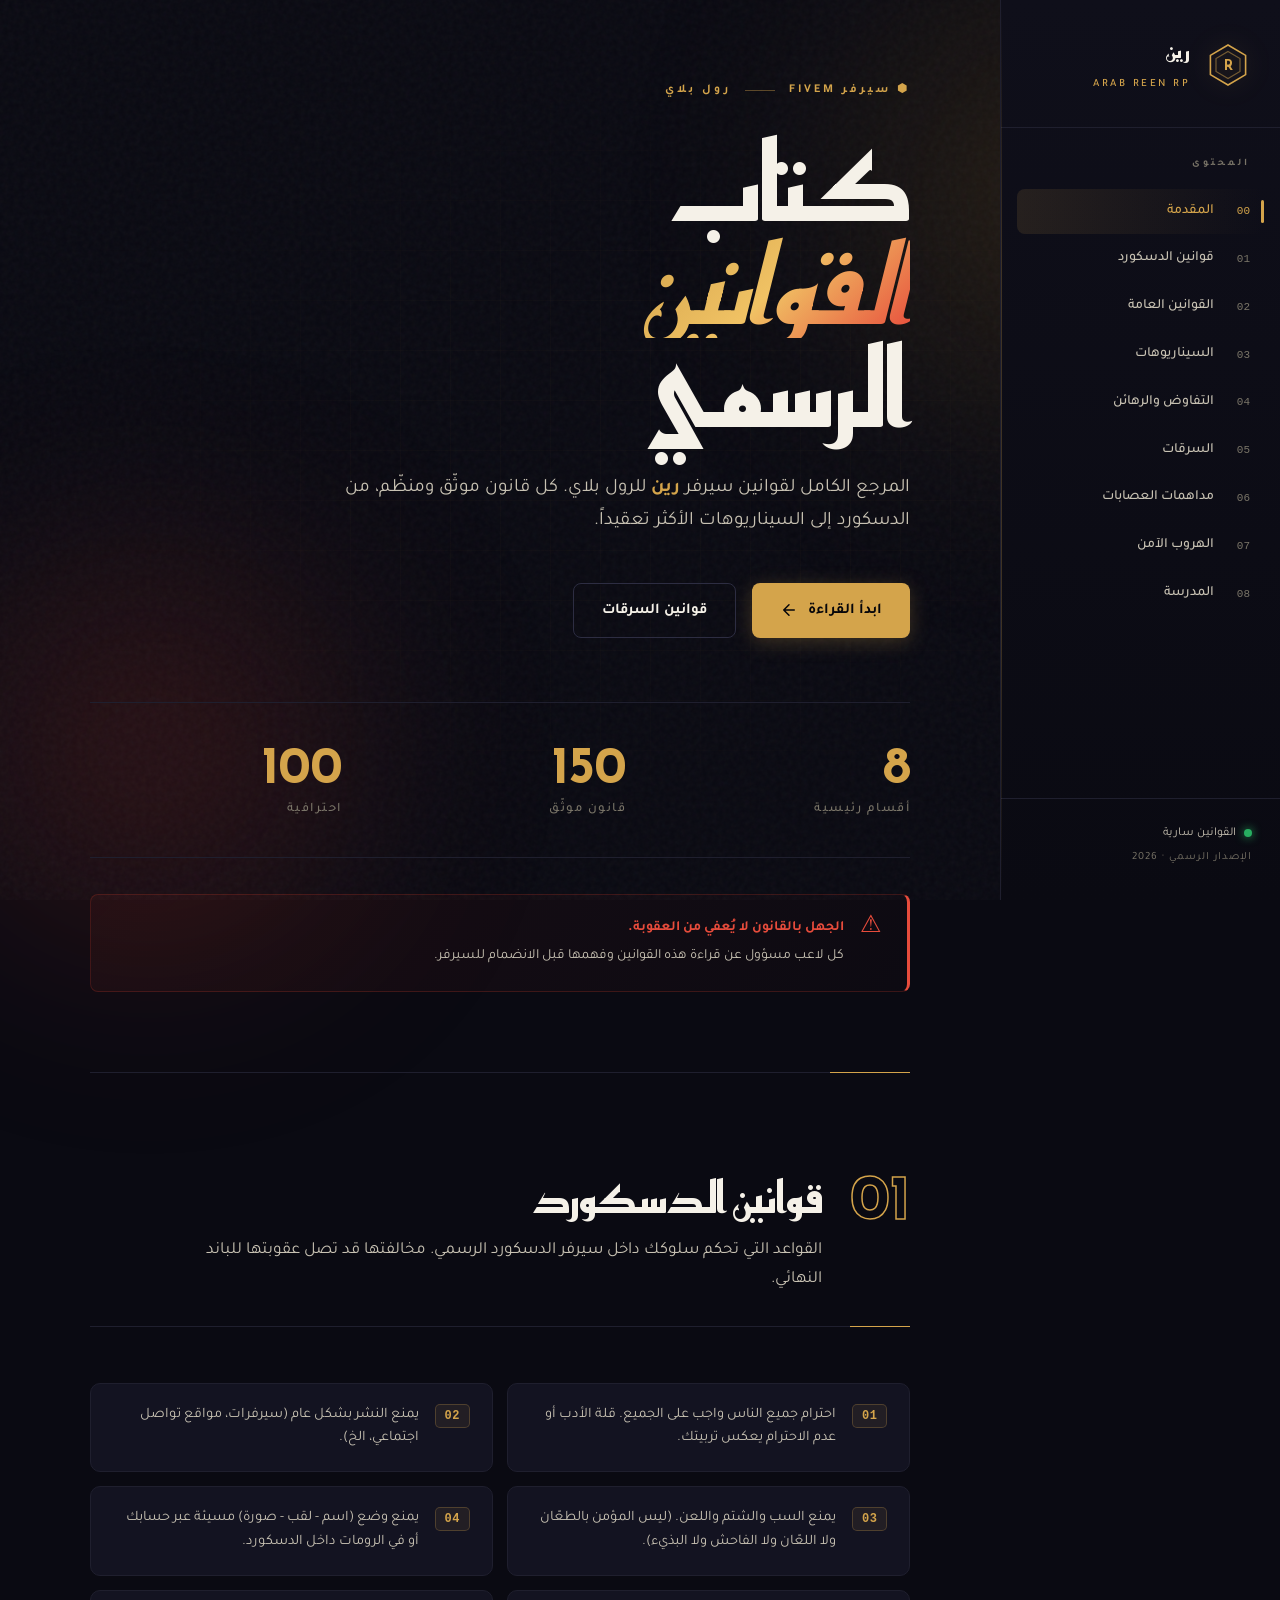
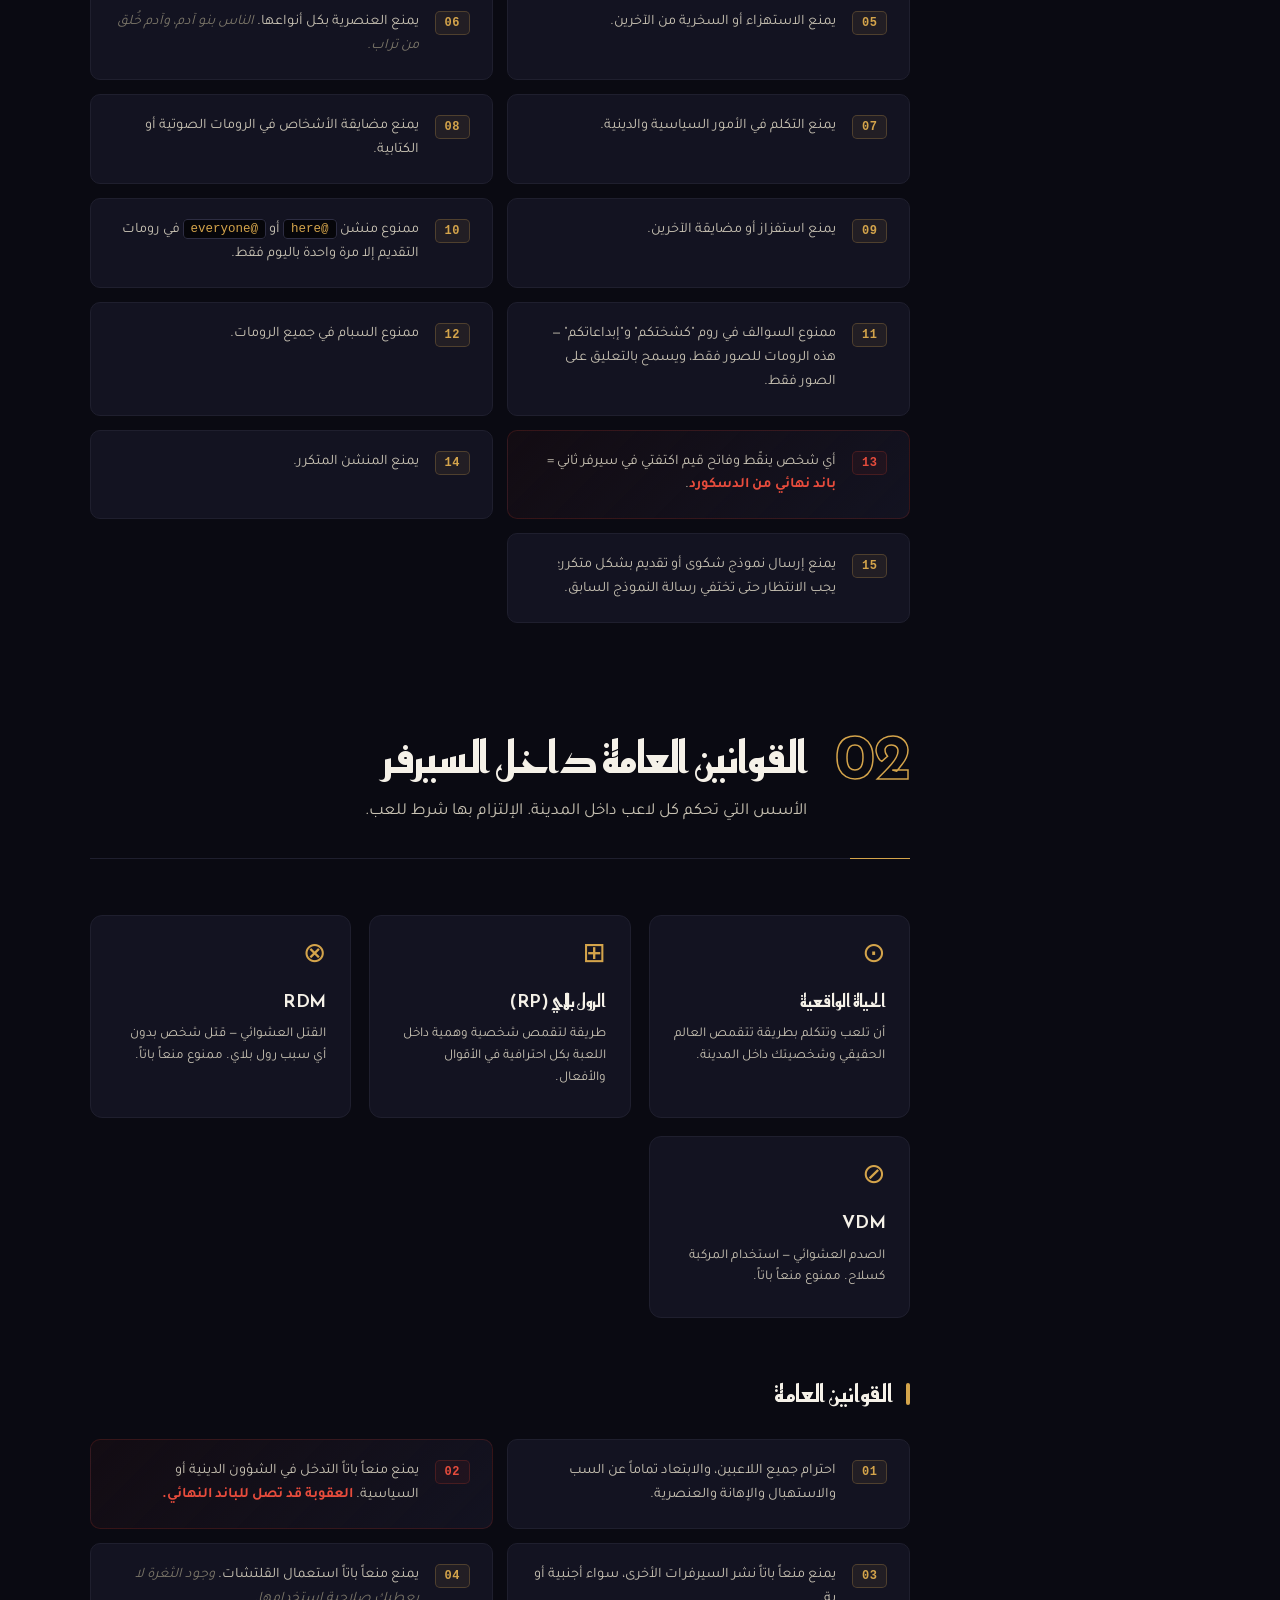
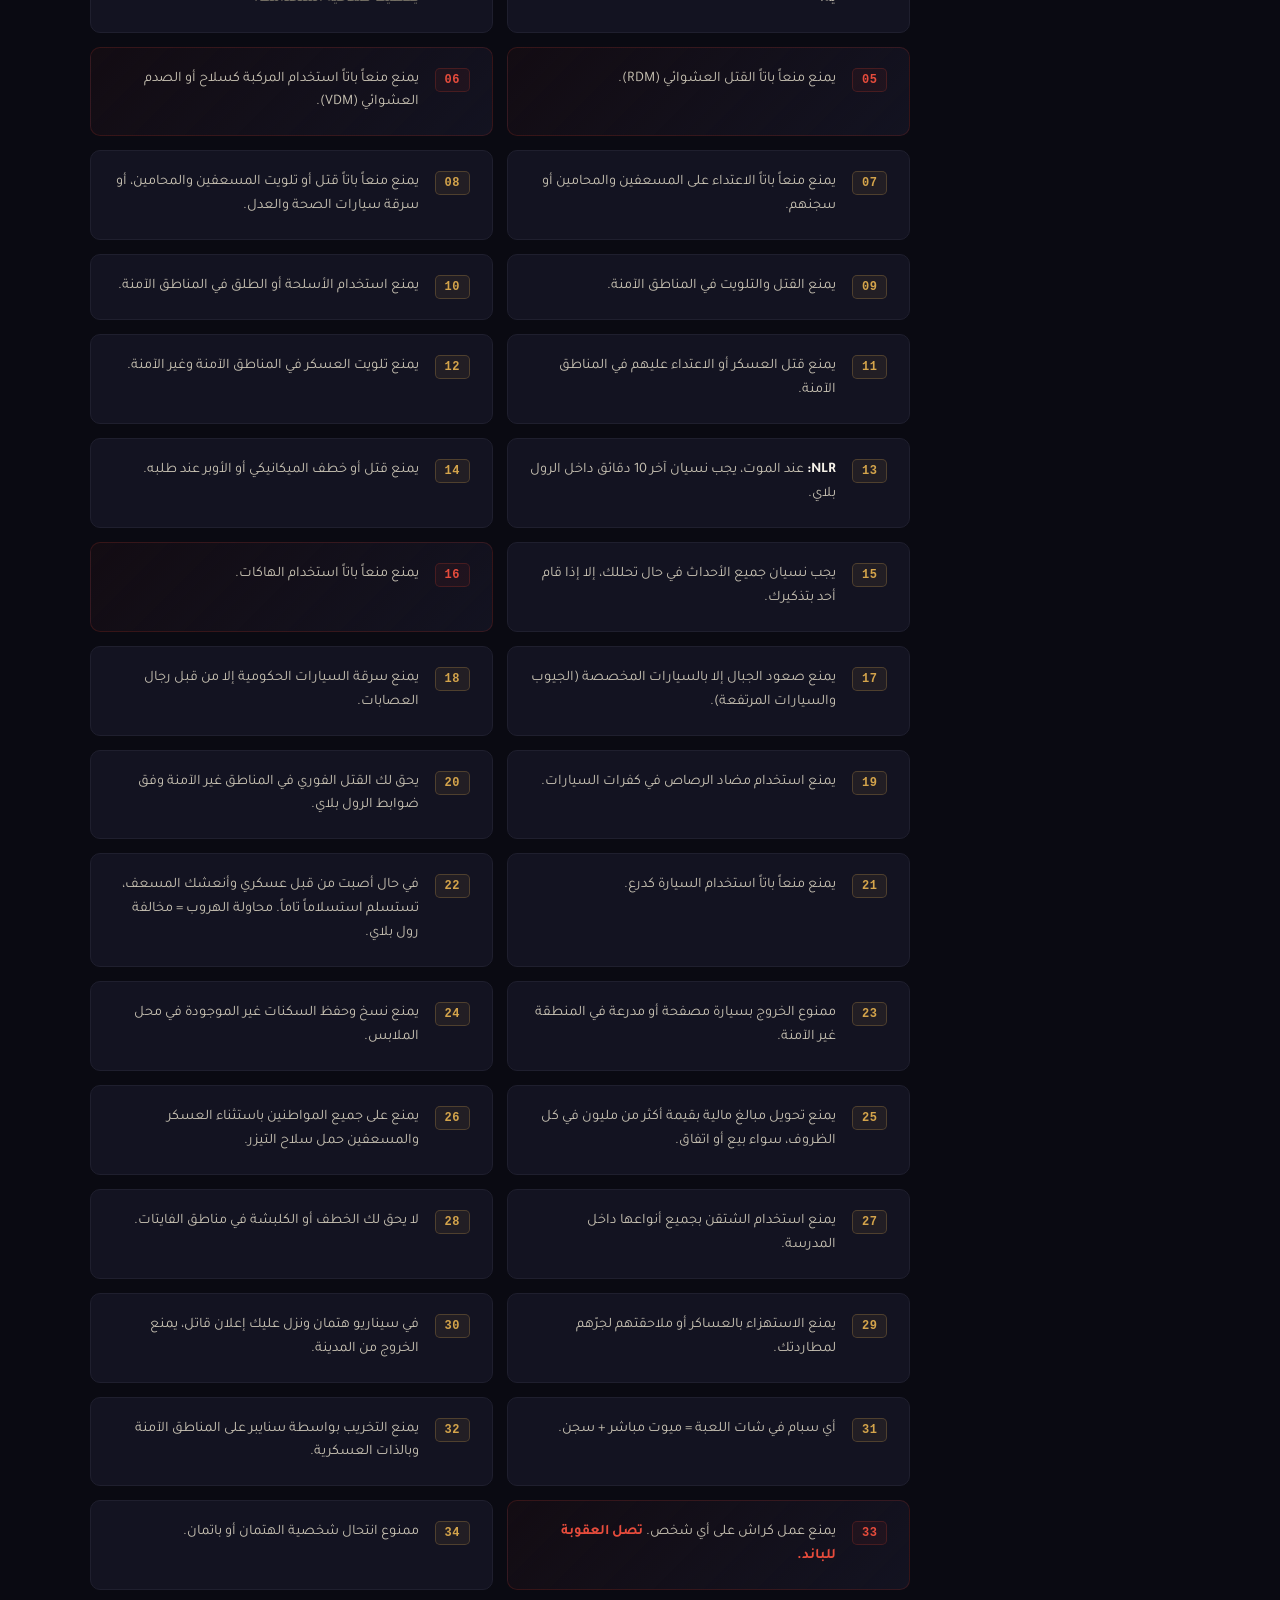
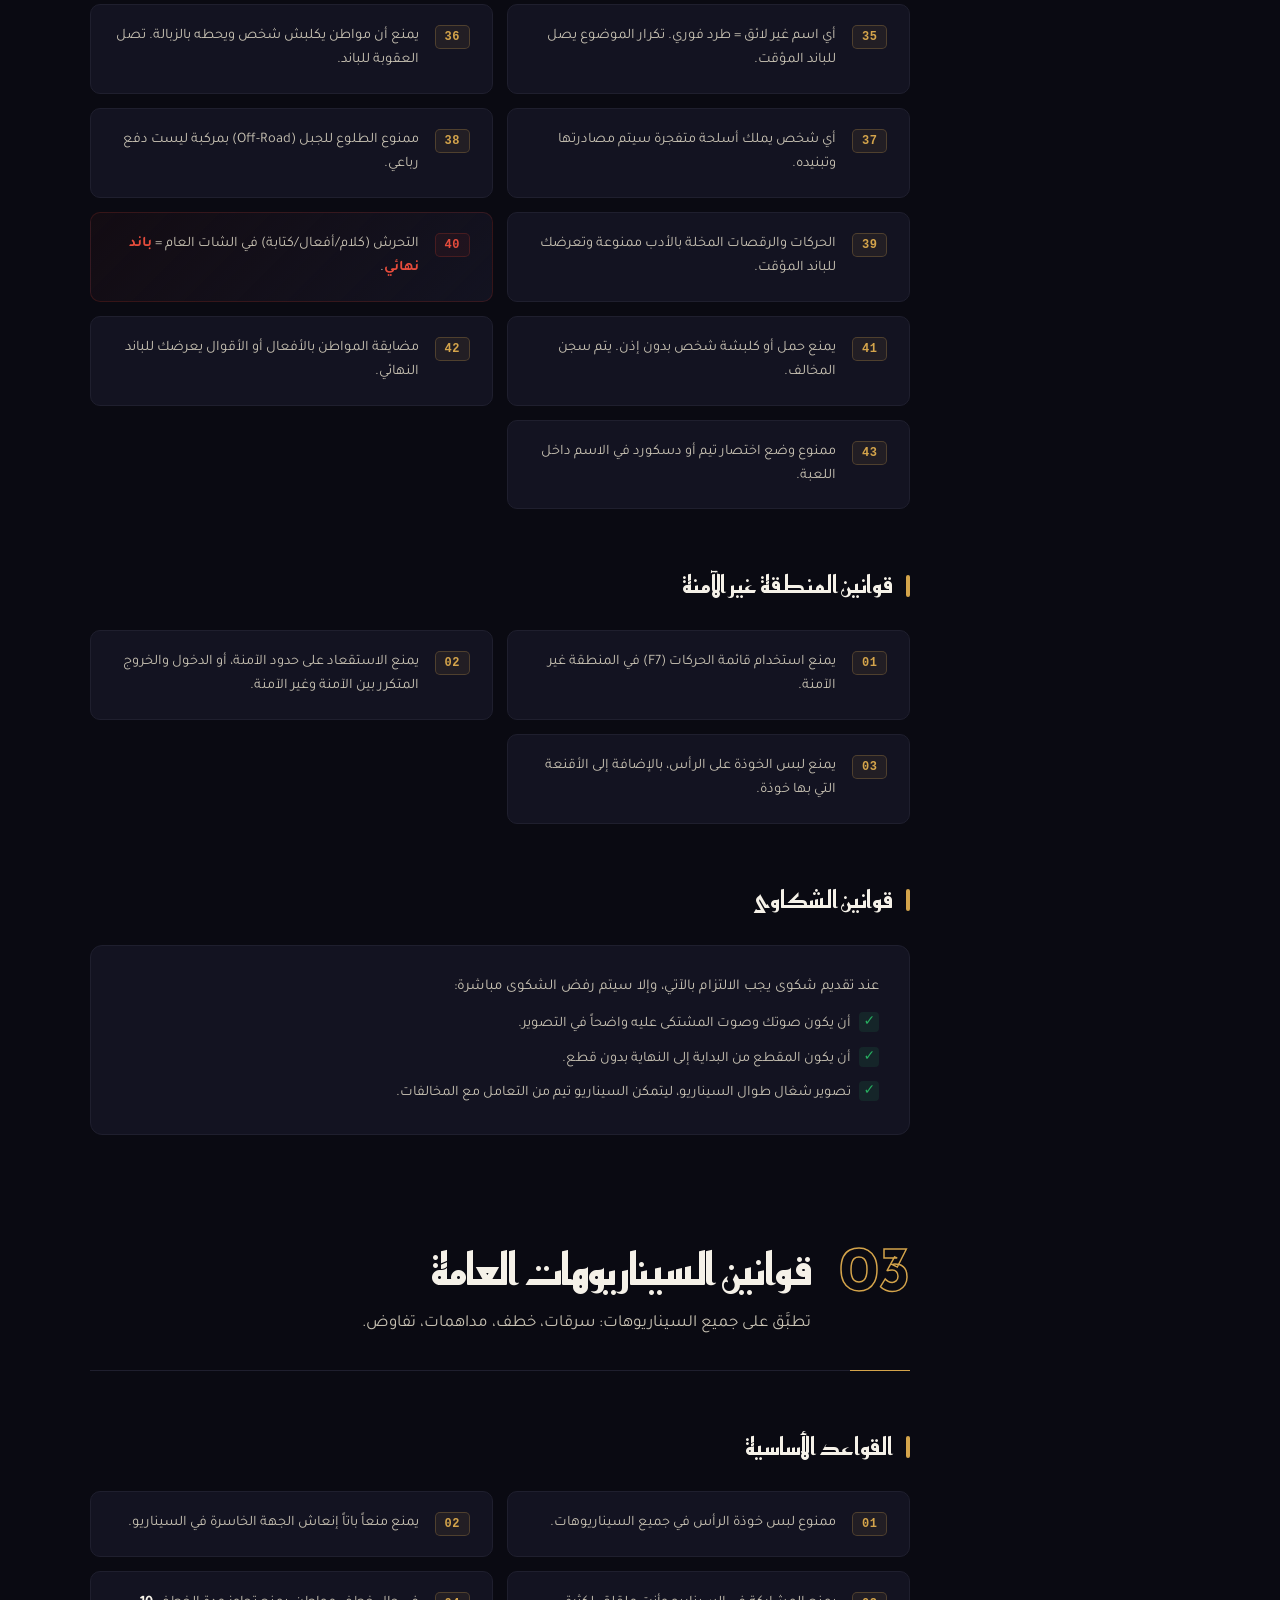
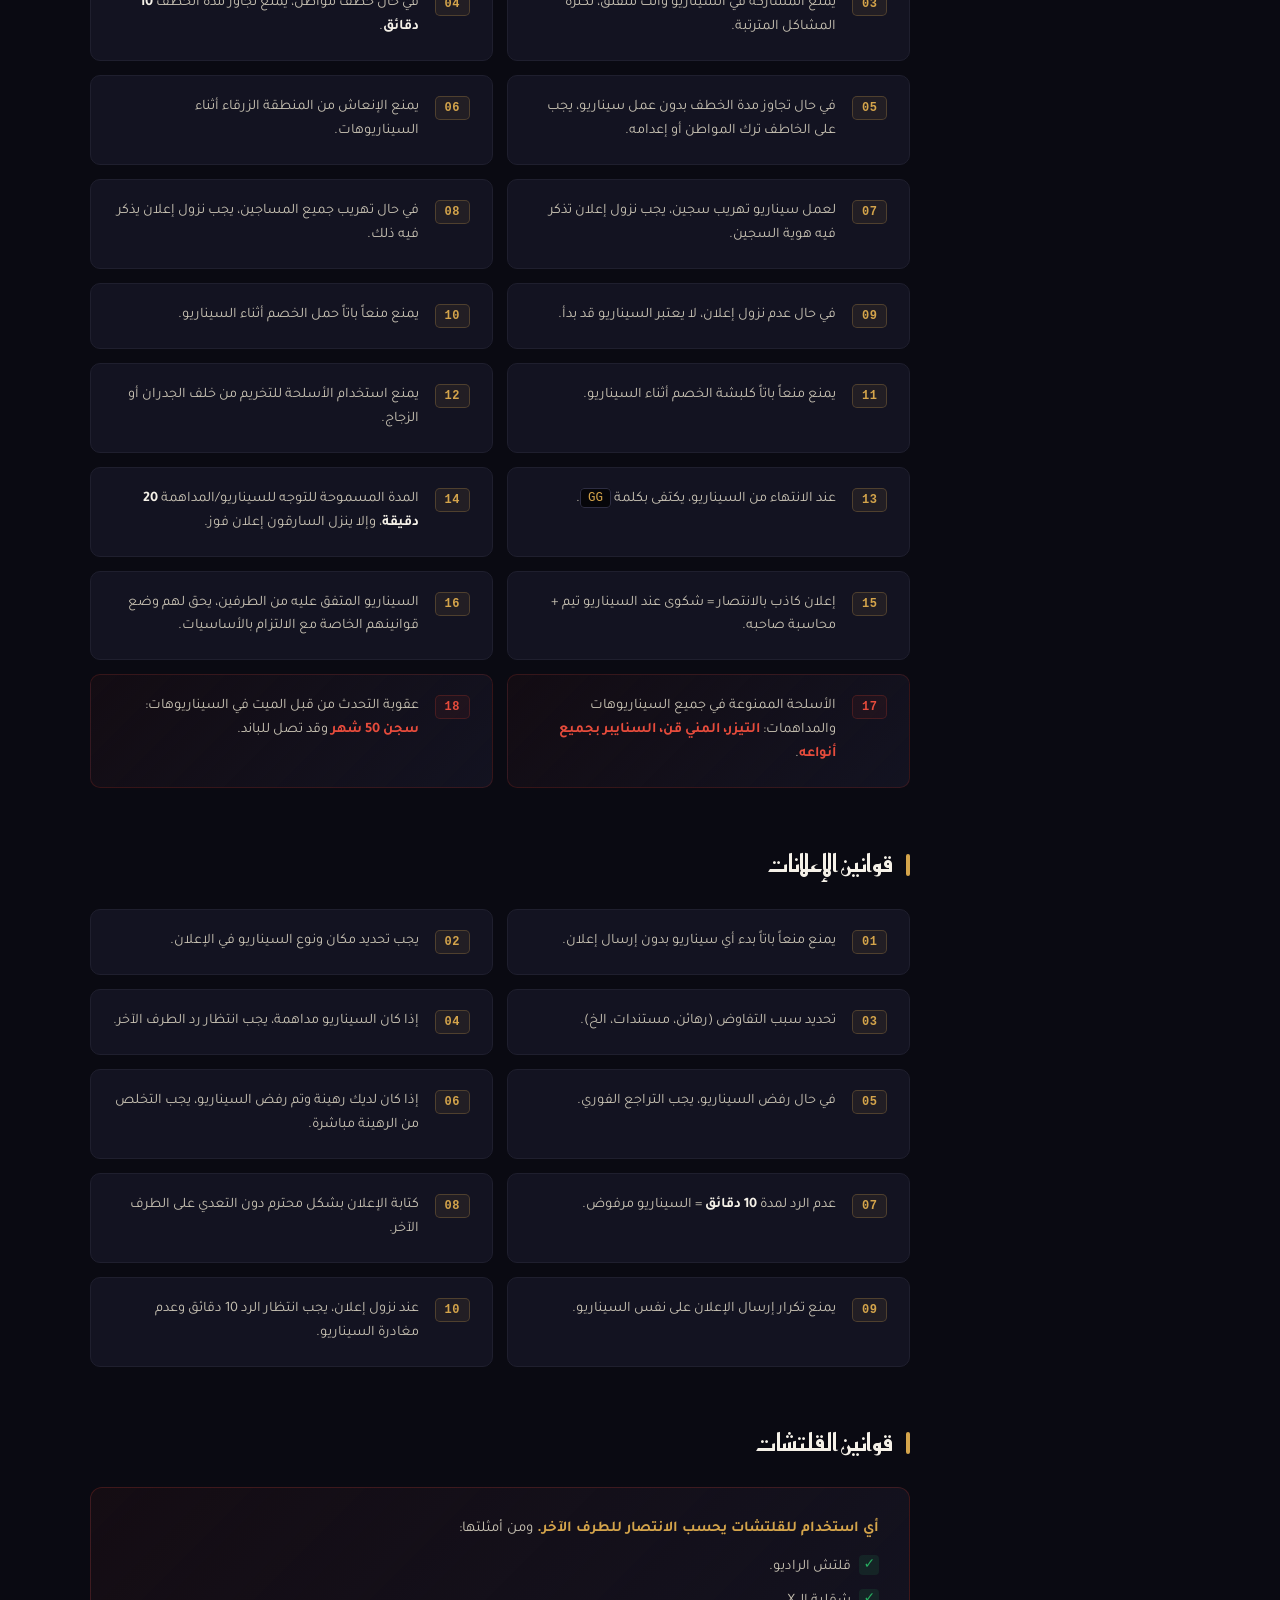
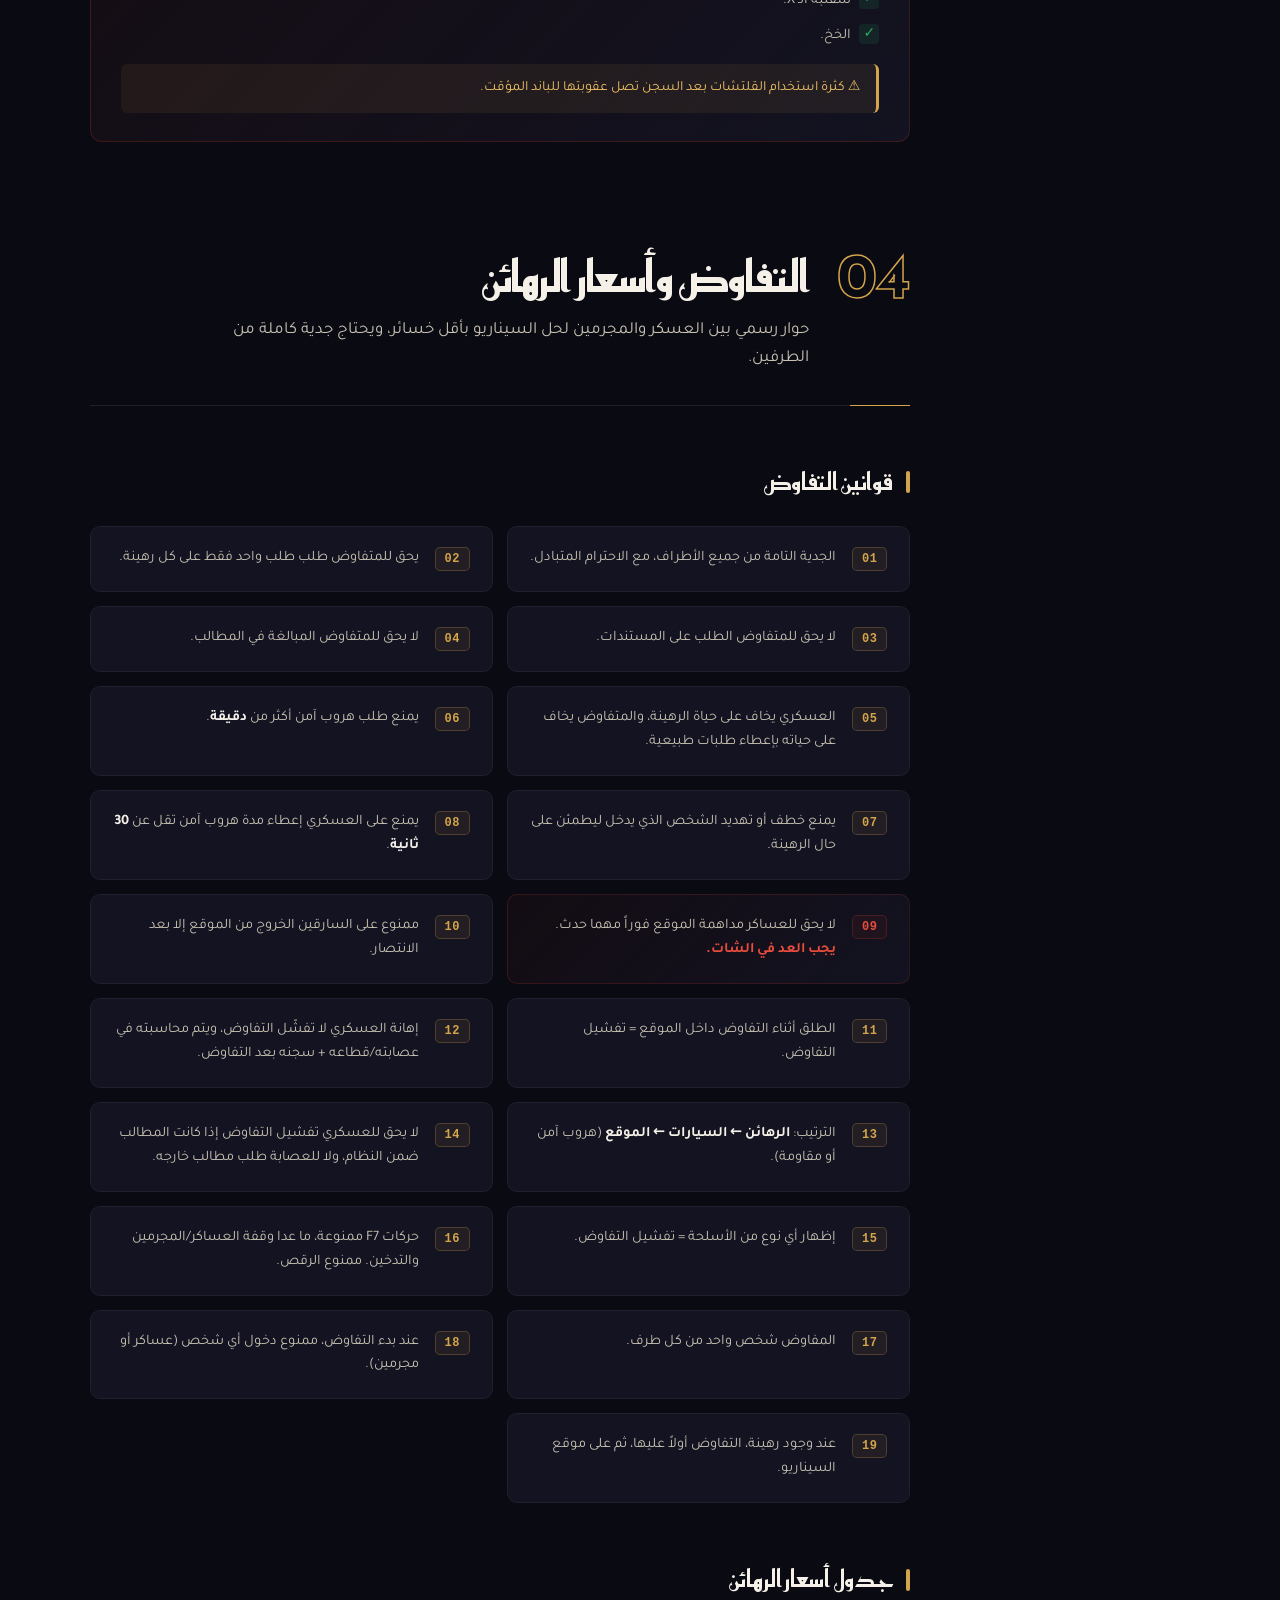
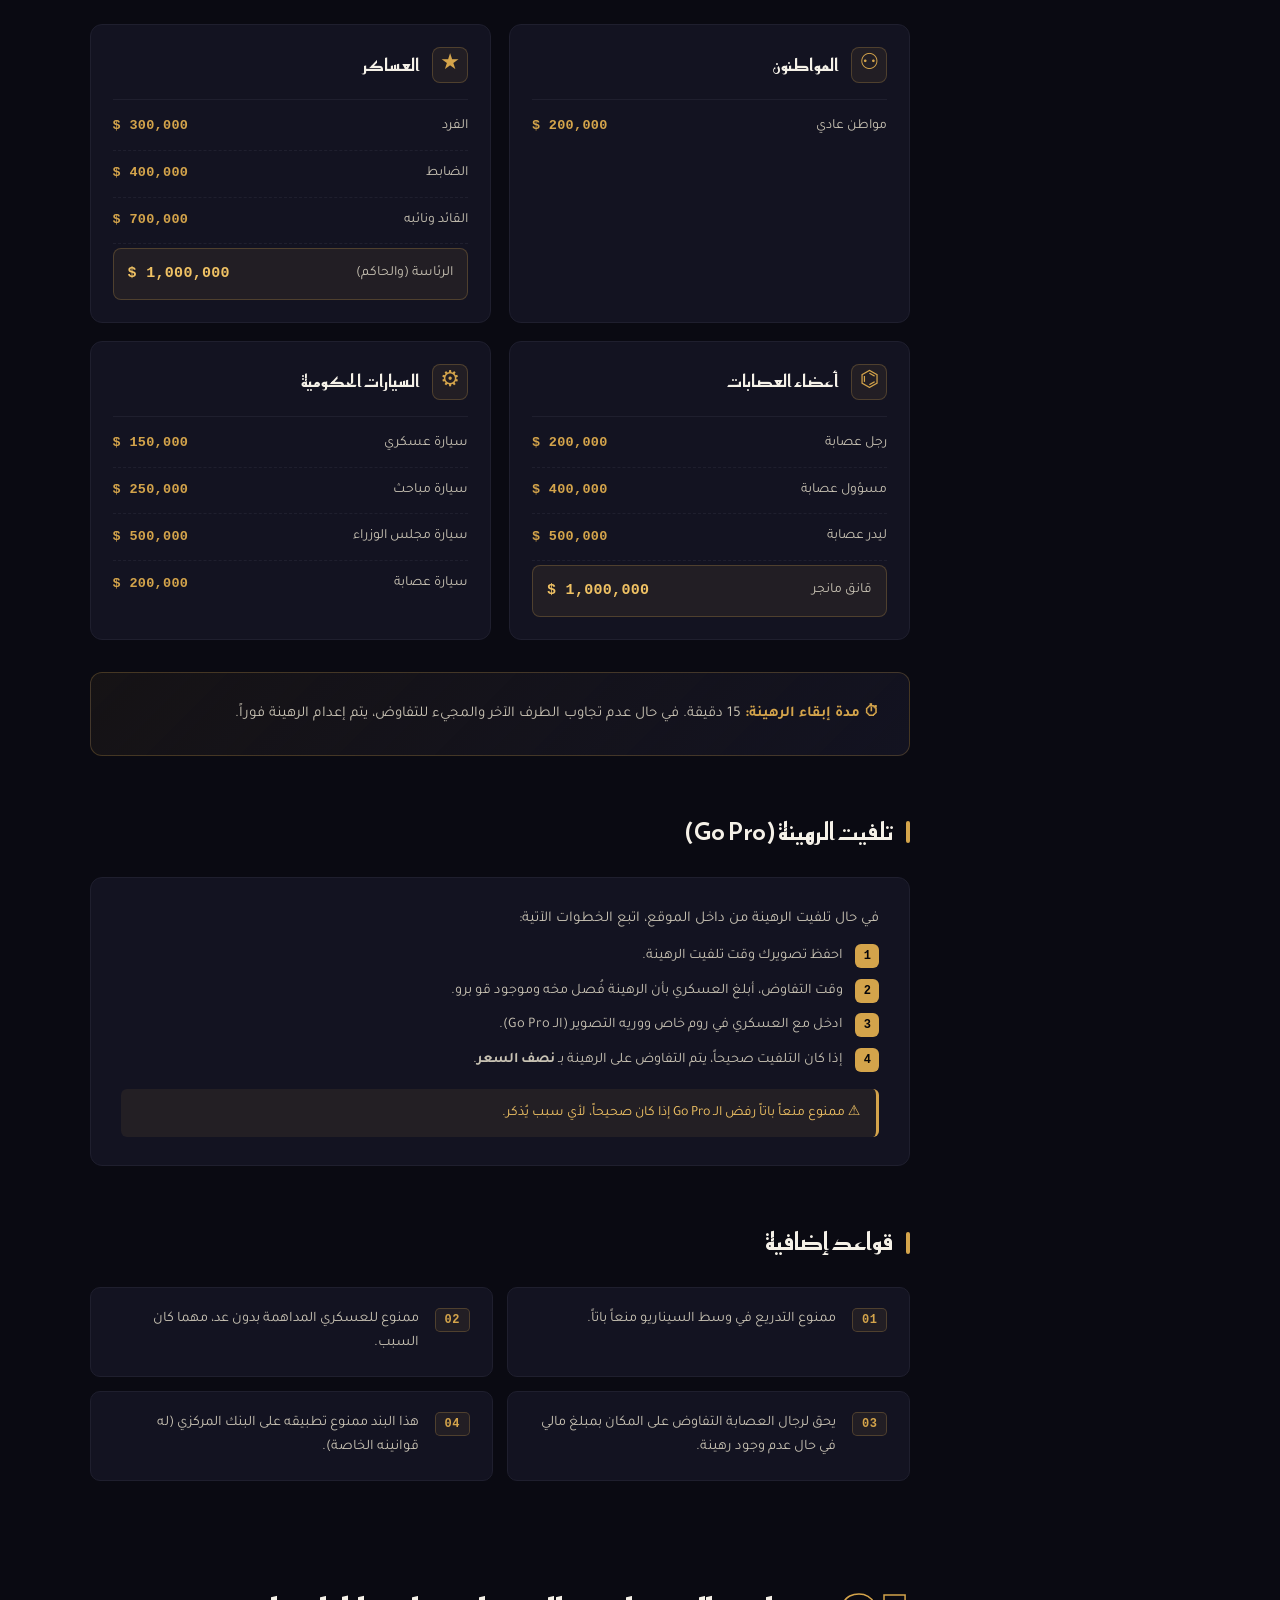
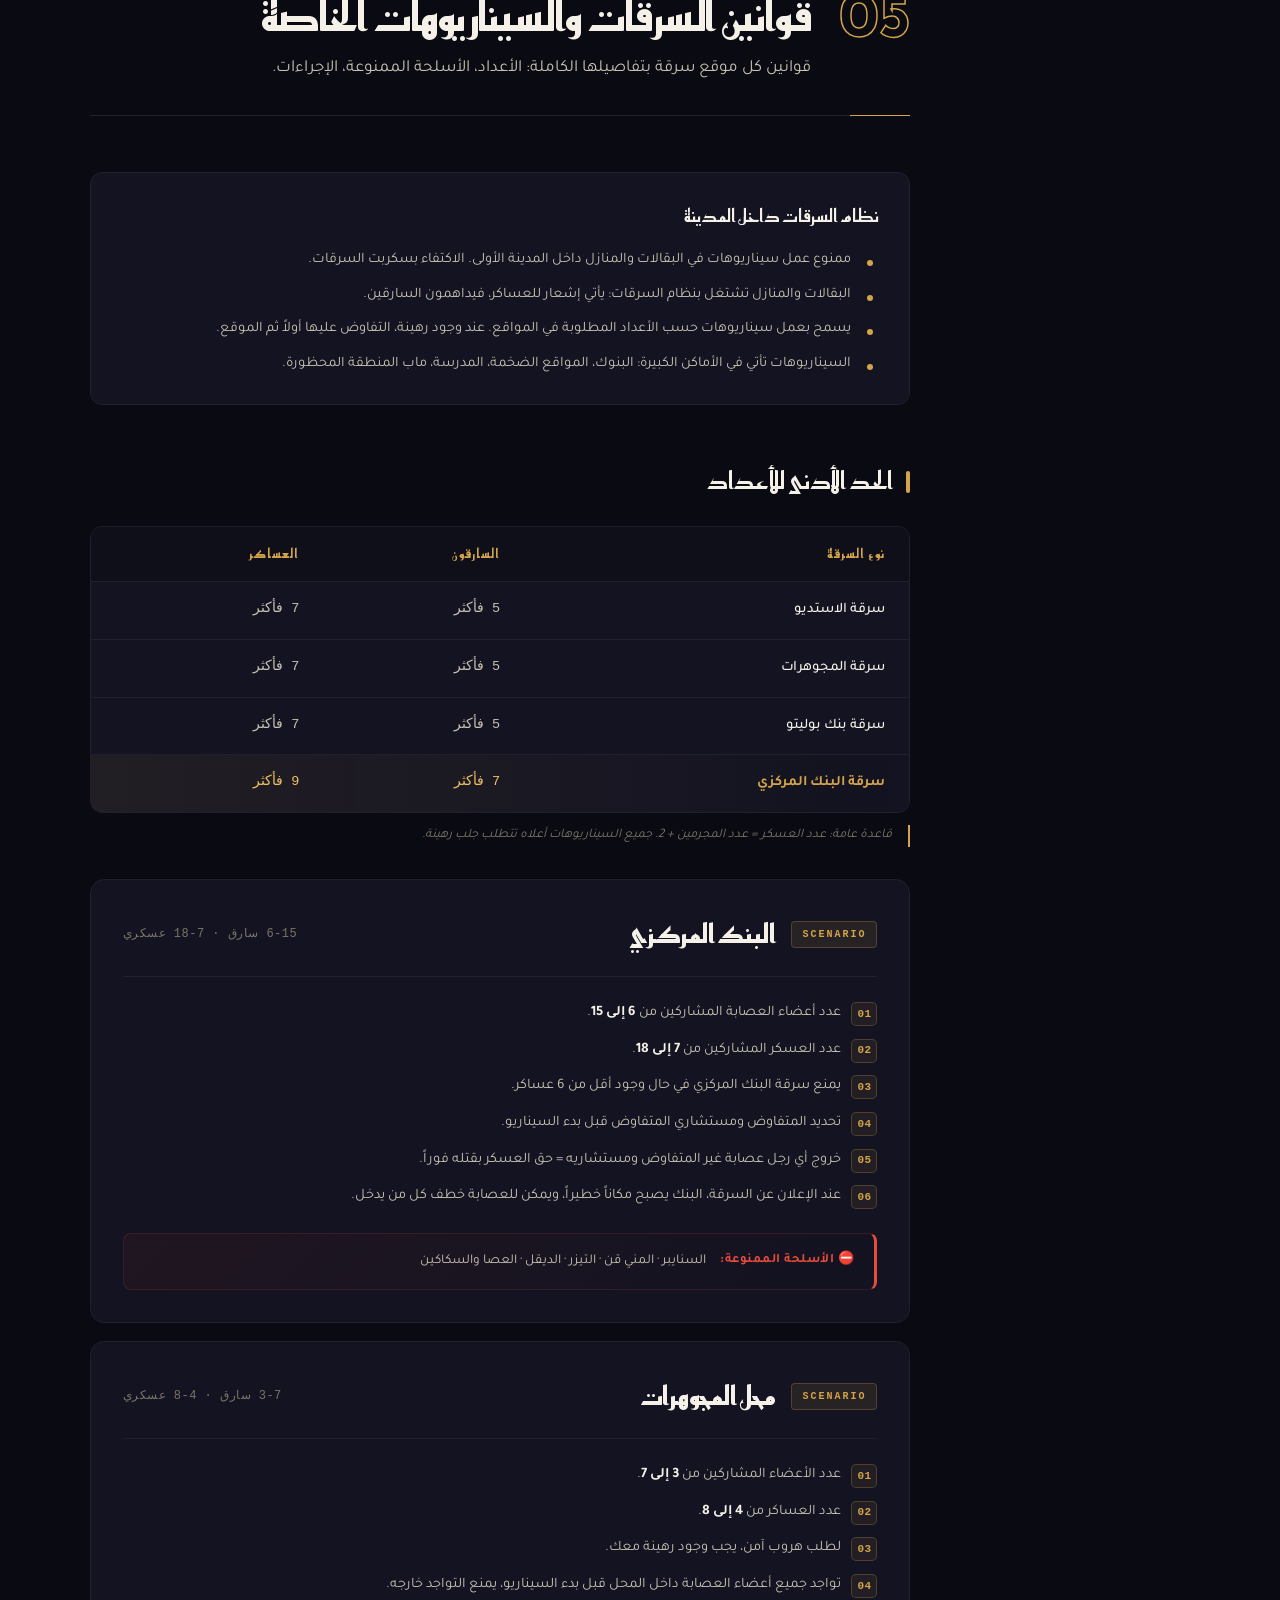
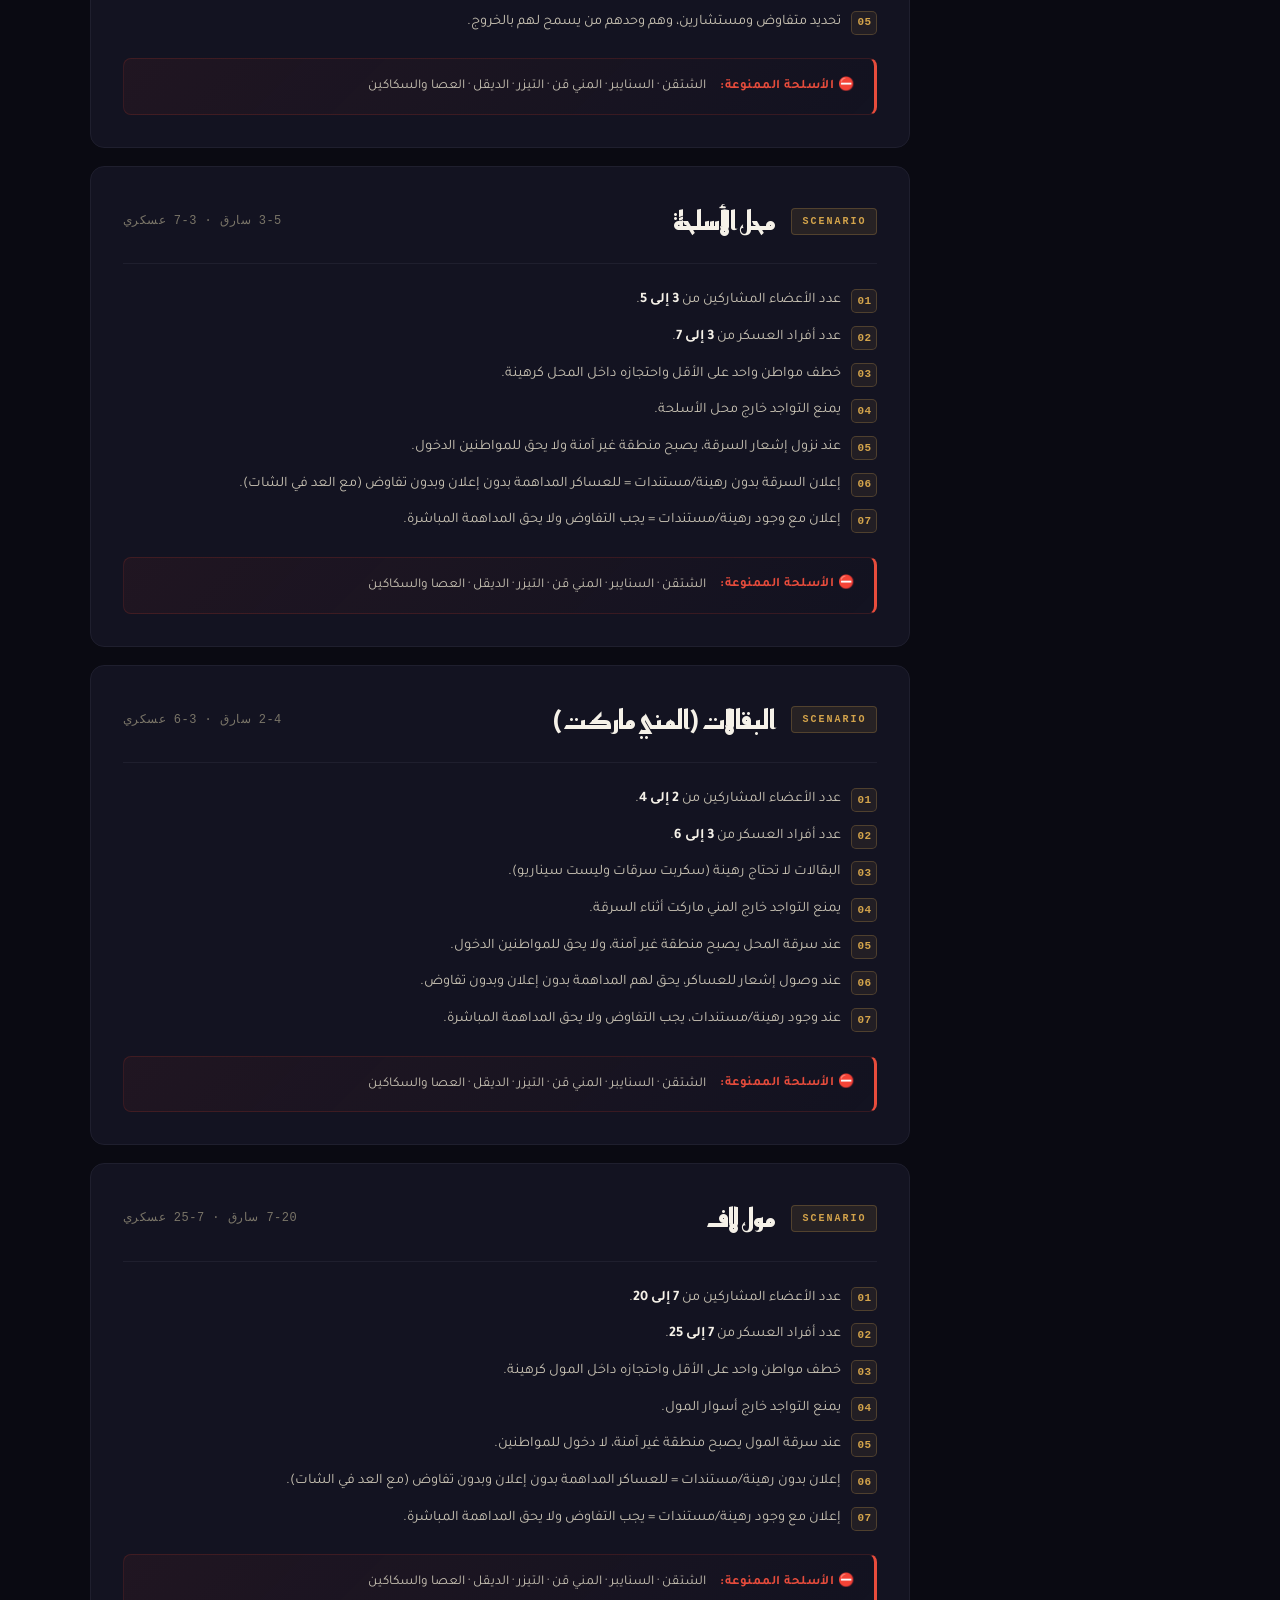
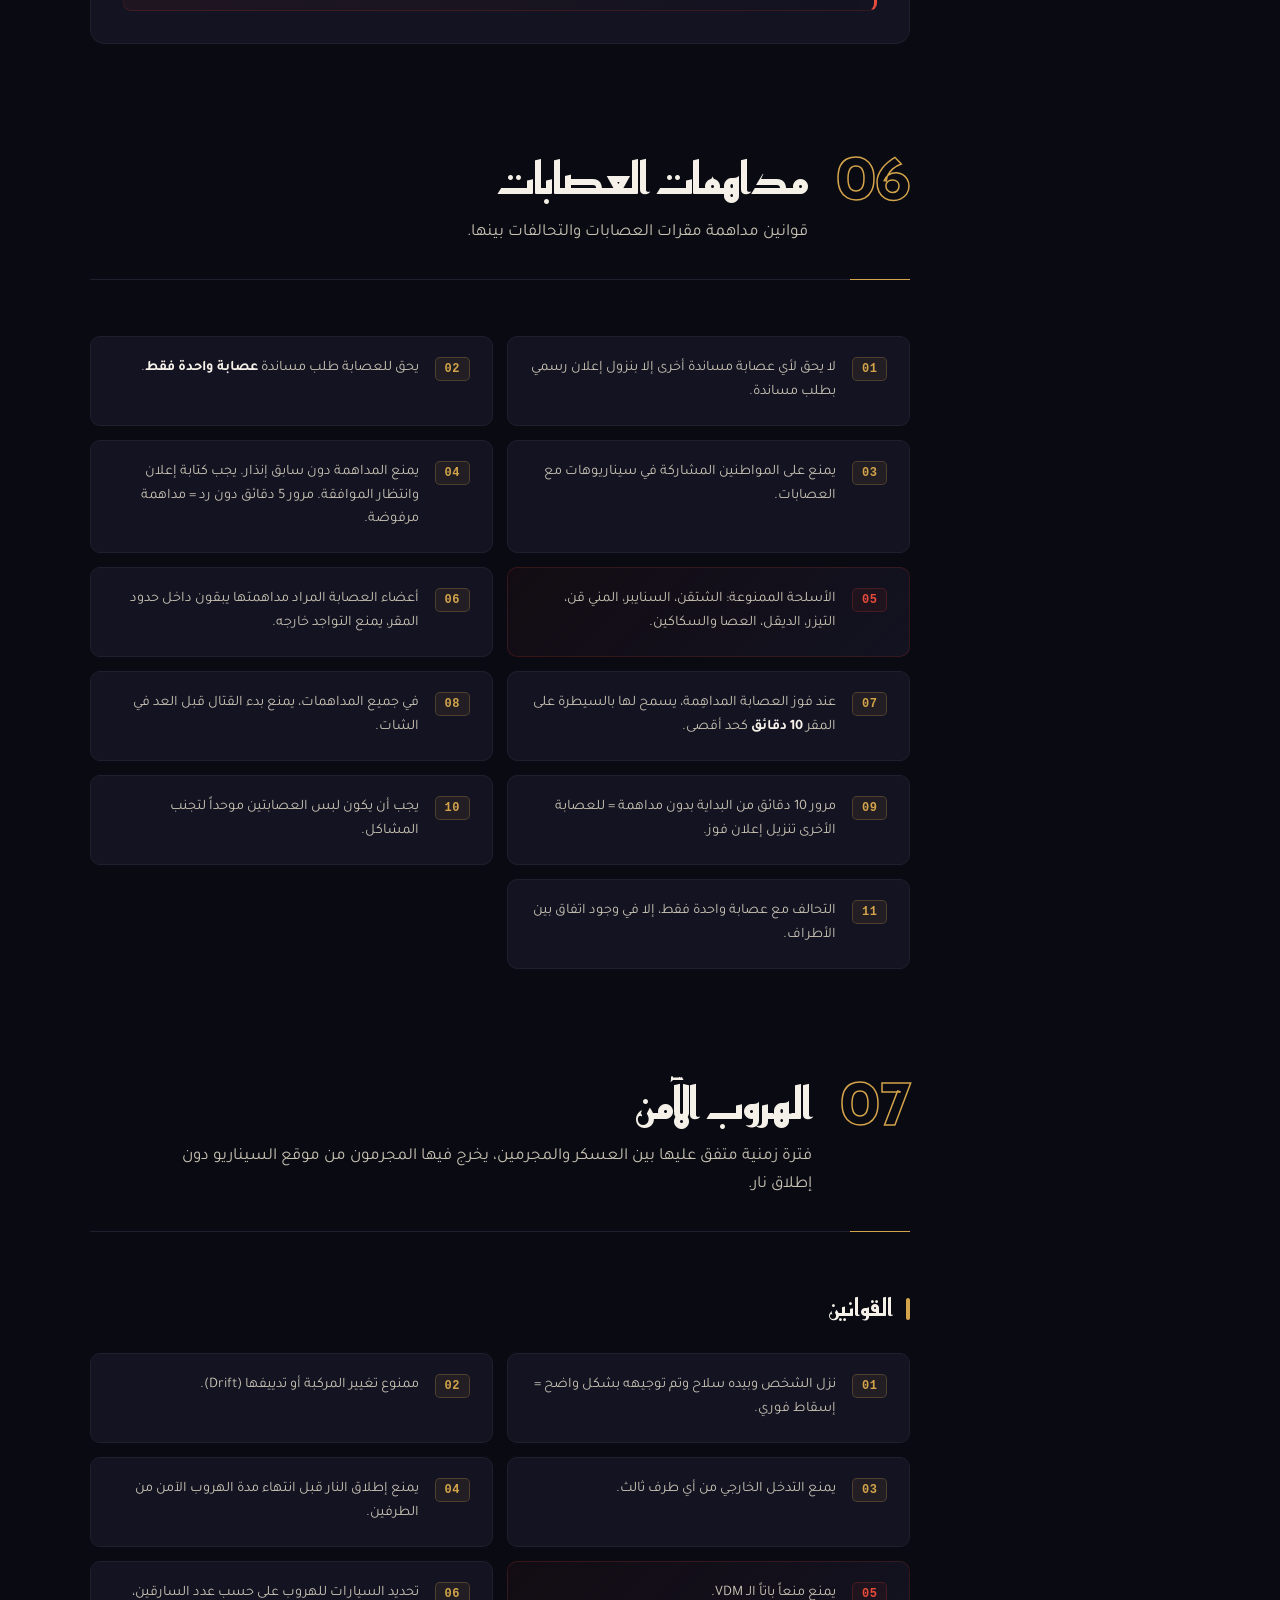
==== commit b36dd489: "Update index.html" ====
--- a/index.html
+++ b/index.html
@@ -3,13 +3,13 @@
 <head>
 <meta charset="UTF-8">
 <meta name="viewport" content="width=device-width, initial-scale=1.0">
-<meta name="description" content="القوانين الرسمية لسيرفر عرب رين - Arab Reen RP. كل قوانين الدسكورد، السيرفر، السيناريوهات، التفاوض، والسرقات في مكان واحد.">
-<meta name="keywords" content="عرب رين, Arab Reen, FiveM, RP, رول بلاي, قوانين, سيرفر, دسكورد">
-<meta property="og:title" content="عرب رين | كتاب القوانين الرسمي">
-<meta property="og:description" content="القوانين الرسمية لسيرفر عرب رين للرول بلاي">
+<meta name="description" content="القوانين الرسمية لسيرفر  رين - Arab Reen RP. كل قوانين الدسكورد، السيرفر، السيناريوهات، التفاوض، والسرقات في مكان واحد.">
+<meta name="keywords" content="  رين, Arab Reen, FiveM, RP, رول بلاي, قوانين, سيرفر, دسكورد">
+<meta property="og:title" content="  رين | كتاب القوانين الرسمي">
+<meta property="og:description" content="القوانين الرسمية لسيرفر   رين للرول بلاي">
 <meta property="og:type" content="website">
 <meta name="theme-color" content="#0a0a0f">
-<title>عرب رين | كتاب القوانين الرسمي</title>
+<title>  رين | كتاب القوانين الرسمي</title>
 
 <link rel="preconnect" href="https://fonts.googleapis.com">
 <link rel="preconnect" href="https://fonts.gstatic.com" crossorigin>
@@ -57,7 +57,7 @@
       </svg>
     </div>
     <div class="brand-text">
-      <h1 class="brand-title">عرب رين</h1>
+      <h1 class="brand-title">  رين</h1>
       <span class="brand-sub">Arab Reen RP</span>
     </div>
   </div>
@@ -104,7 +104,7 @@
     </h1>
 
     <p class="hero-desc">
-      المرجع الكامل لقوانين سيرفر <strong>عرب رين</strong> للرول بلاي. كل قانون موثّق ومنظّم، من الدسكورد إلى السيناريوهات الأكثر تعقيداً.
+      المرجع الكامل لقوانين سيرفر <strong>  رين</strong> للرول بلاي. كل قانون موثّق ومنظّم، من الدسكورد إلى السيناريوهات الأكثر تعقيداً.
     </p>
 
     <div class="hero-actions">
@@ -205,7 +205,7 @@
     <div class="rules-grid">
       <article class="rule"><div class="rule-num">01</div><p>احترام جميع اللاعبين، والابتعاد تماماً عن السب والاستهبال والإهانة والعنصرية.</p></article>
       <article class="rule danger"><div class="rule-num">02</div><p>يمنع منعاً باتاً التدخل في الشؤون الدينية أو السياسية. <strong>العقوبة قد تصل للباند النهائي.</strong></p></article>
-      <article class="rule"><div class="rule-num">03</div><p>يمنع منعاً باتاً نشر السيرفرات الأخرى، سواء أجنبية أو عربية.</p></article>
+      <article class="rule"><div class="rule-num">03</div><p>يمنع منعاً باتاً نشر السيرفرات الأخرى، سواء أجنبية أو  ية.</p></article>
       <article class="rule"><div class="rule-num">04</div><p>يمنع منعاً باتاً استعمال القلتشات. <em>وجود الثغرة لا يعطيك صلاحية استخدامها.</em></p></article>
       <article class="rule danger"><div class="rule-num">05</div><p>يمنع منعاً باتاً القتل العشوائي (RDM).</p></article>
       <article class="rule danger"><div class="rule-num">06</div><p>يمنع منعاً باتاً استخدام المركبة كسلاح أو الصدم العشوائي (VDM).</p></article>
@@ -563,11 +563,11 @@
       </div>
     </div>
 
-    <!-- مول عرب لاف -->
+    <!-- مول   لاف -->
     <div class="robbery-card">
       <div class="rc-head">
         <span class="rc-tag">SCENARIO</span>
-        <h3>مول عرب لاف</h3>
+        <h3>مول   لاف</h3>
         <span class="rc-meta">7-20 سارق · 7-25 عسكري</span>
       </div>
       <ol class="rc-rules">
@@ -697,7 +697,7 @@
   <!-- ═══════ خاتمة ═══════ -->
   <section class="section ending">
     <div class="ending-card">
-      <div class="ending-mark">عرب رين</div>
+      <div class="ending-mark">  رين</div>
       <h2>تذكير قبل الانطلاق</h2>
       <ul class="ending-list">
         <li><span>›</span><div>الجهل بالقانون لا يُعفي من العقوبة.</div></li>
@@ -705,7 +705,7 @@
         <li><span>›</span><div>عند الشك أو الاستفسار، توجه لروم الاستفسارات.</div></li>
         <li><span>›</span><div>الاحترام أساس كل تعامل، داخل اللعبة وخارجها.</div></li>
       </ul>
-      <p class="ending-quote">إدارة عرب رين تتمنى لكم تجربة لا تُنسى</p>
+      <p class="ending-quote">إدارة   رين تتمنى لكم تجربة لا تُنسى</p>
     </div>
   </section>
 
@@ -713,7 +713,7 @@
     <div class="footer-line"></div>
     <div class="footer-content">
       <div class="footer-brand">
-        <strong>عرب رين</strong>
+        <strong>  رين</strong>
         <span>Arab Reen RP</span>
       </div>
       <div class="footer-text">
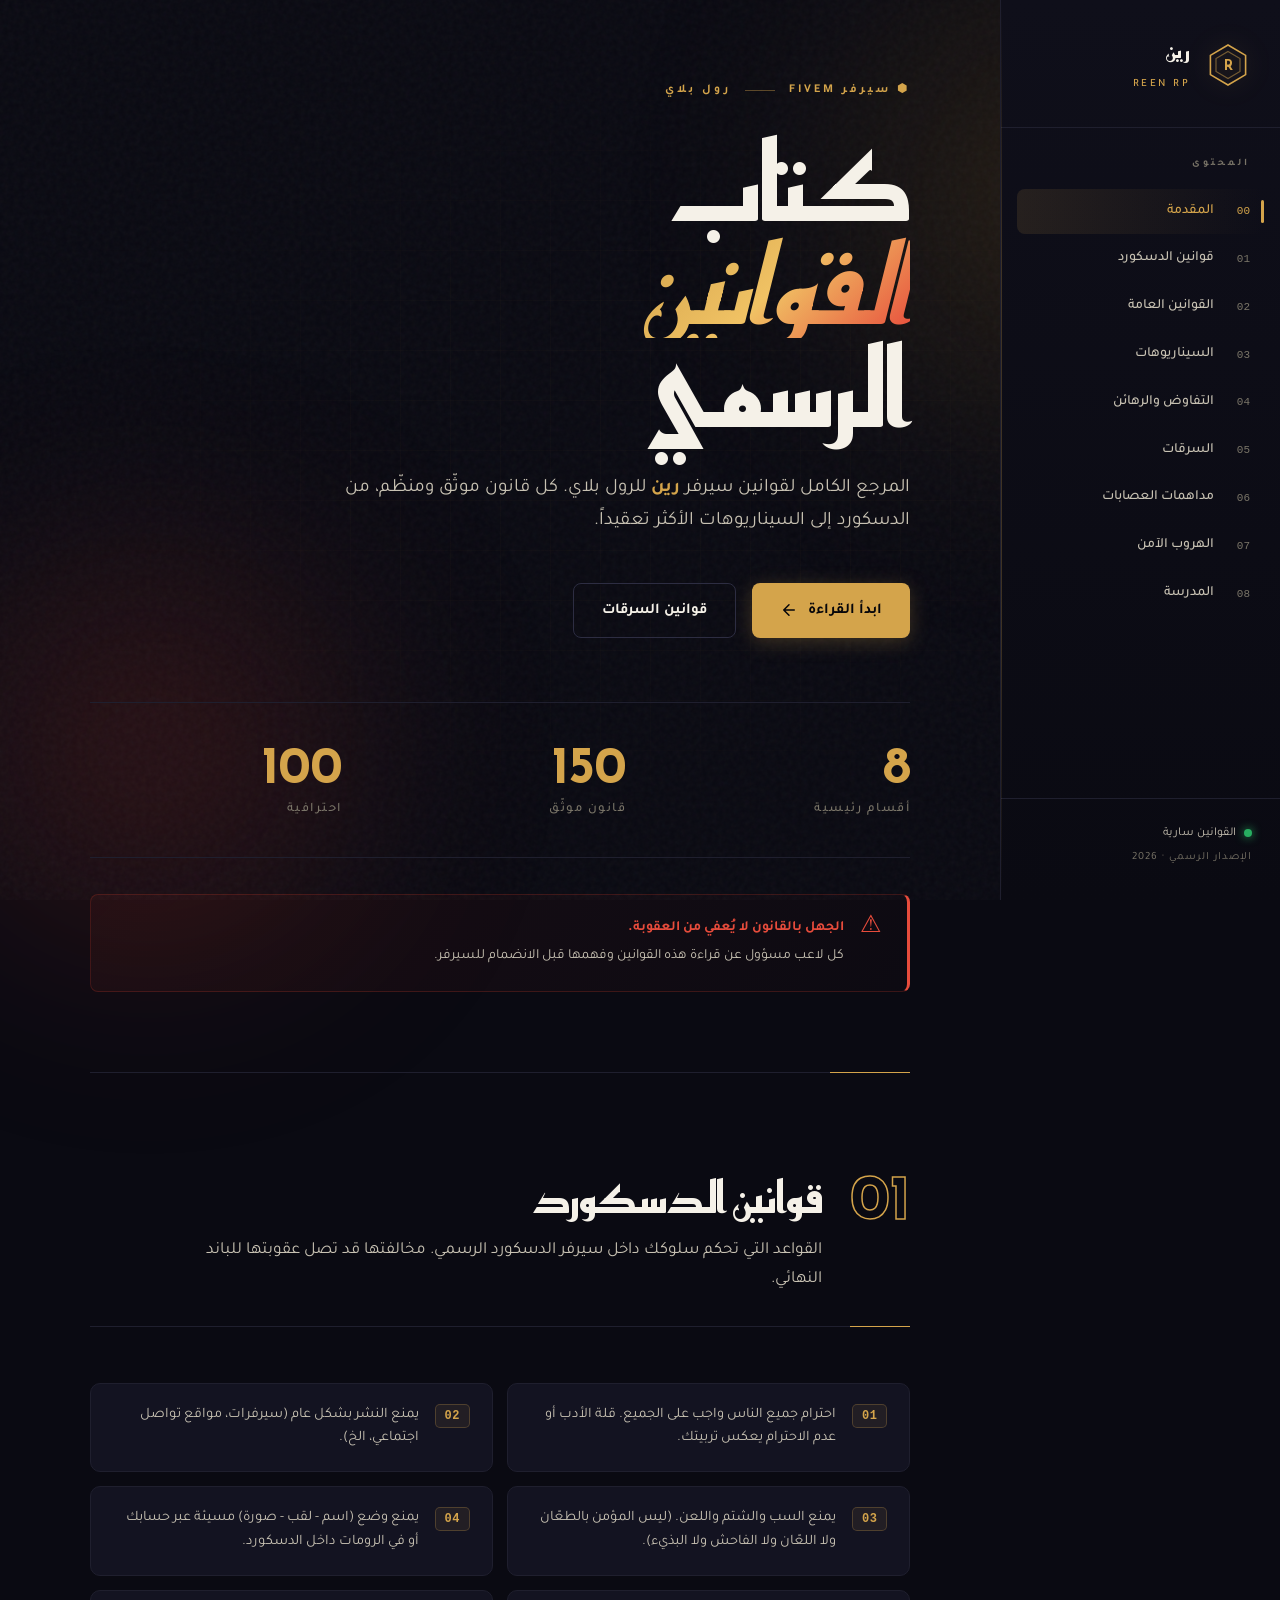
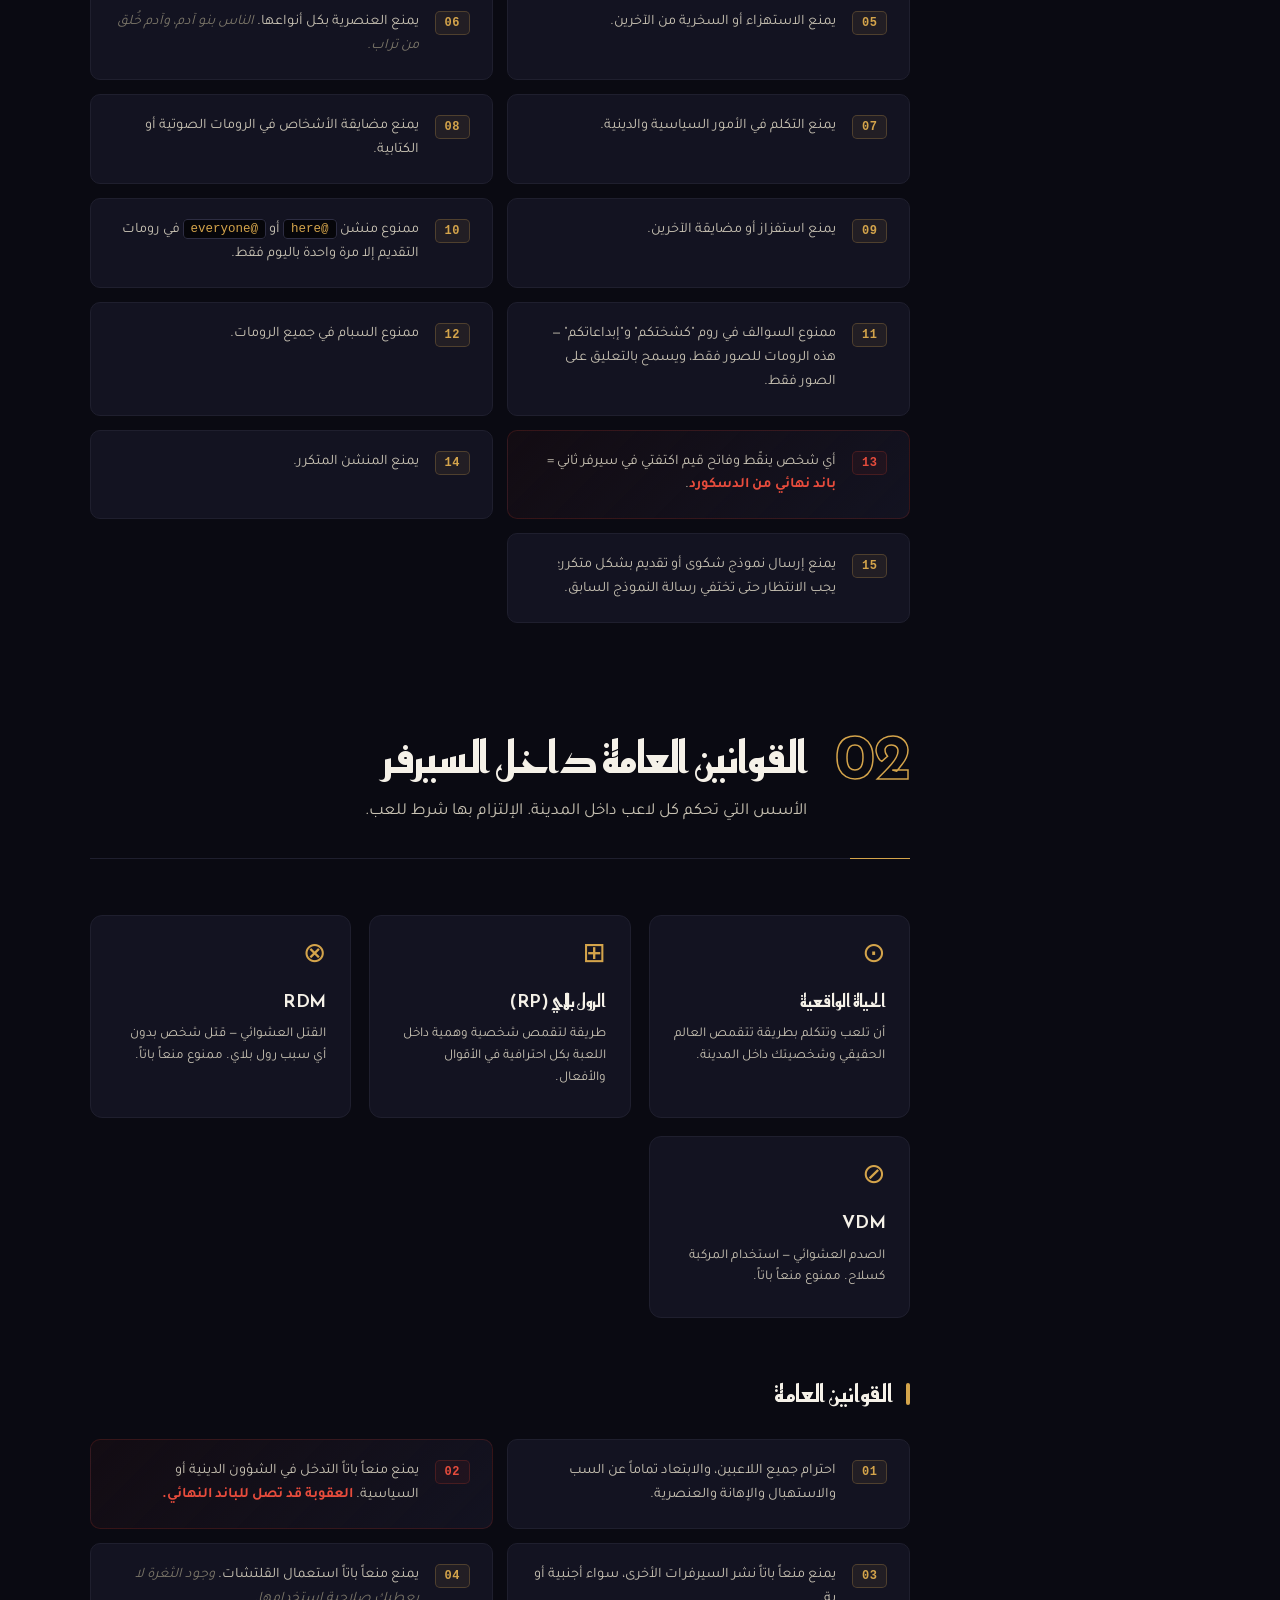
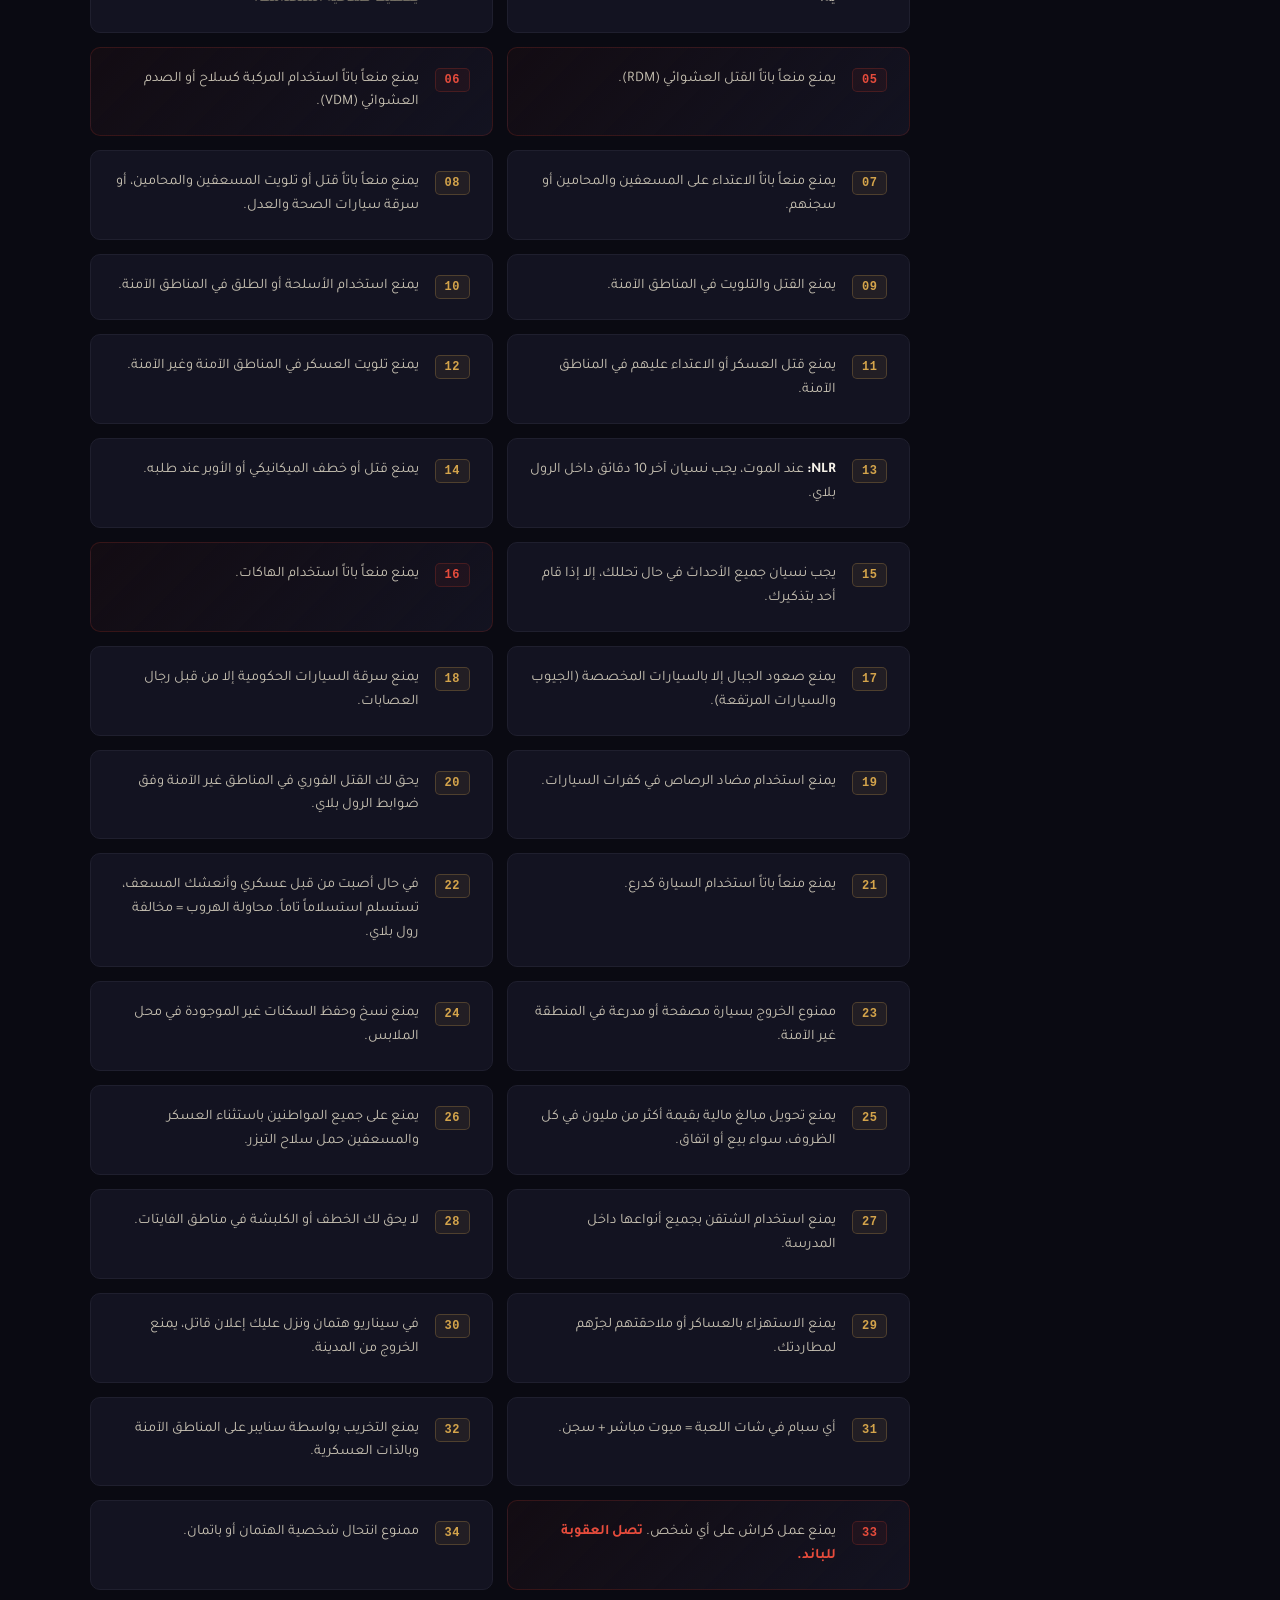
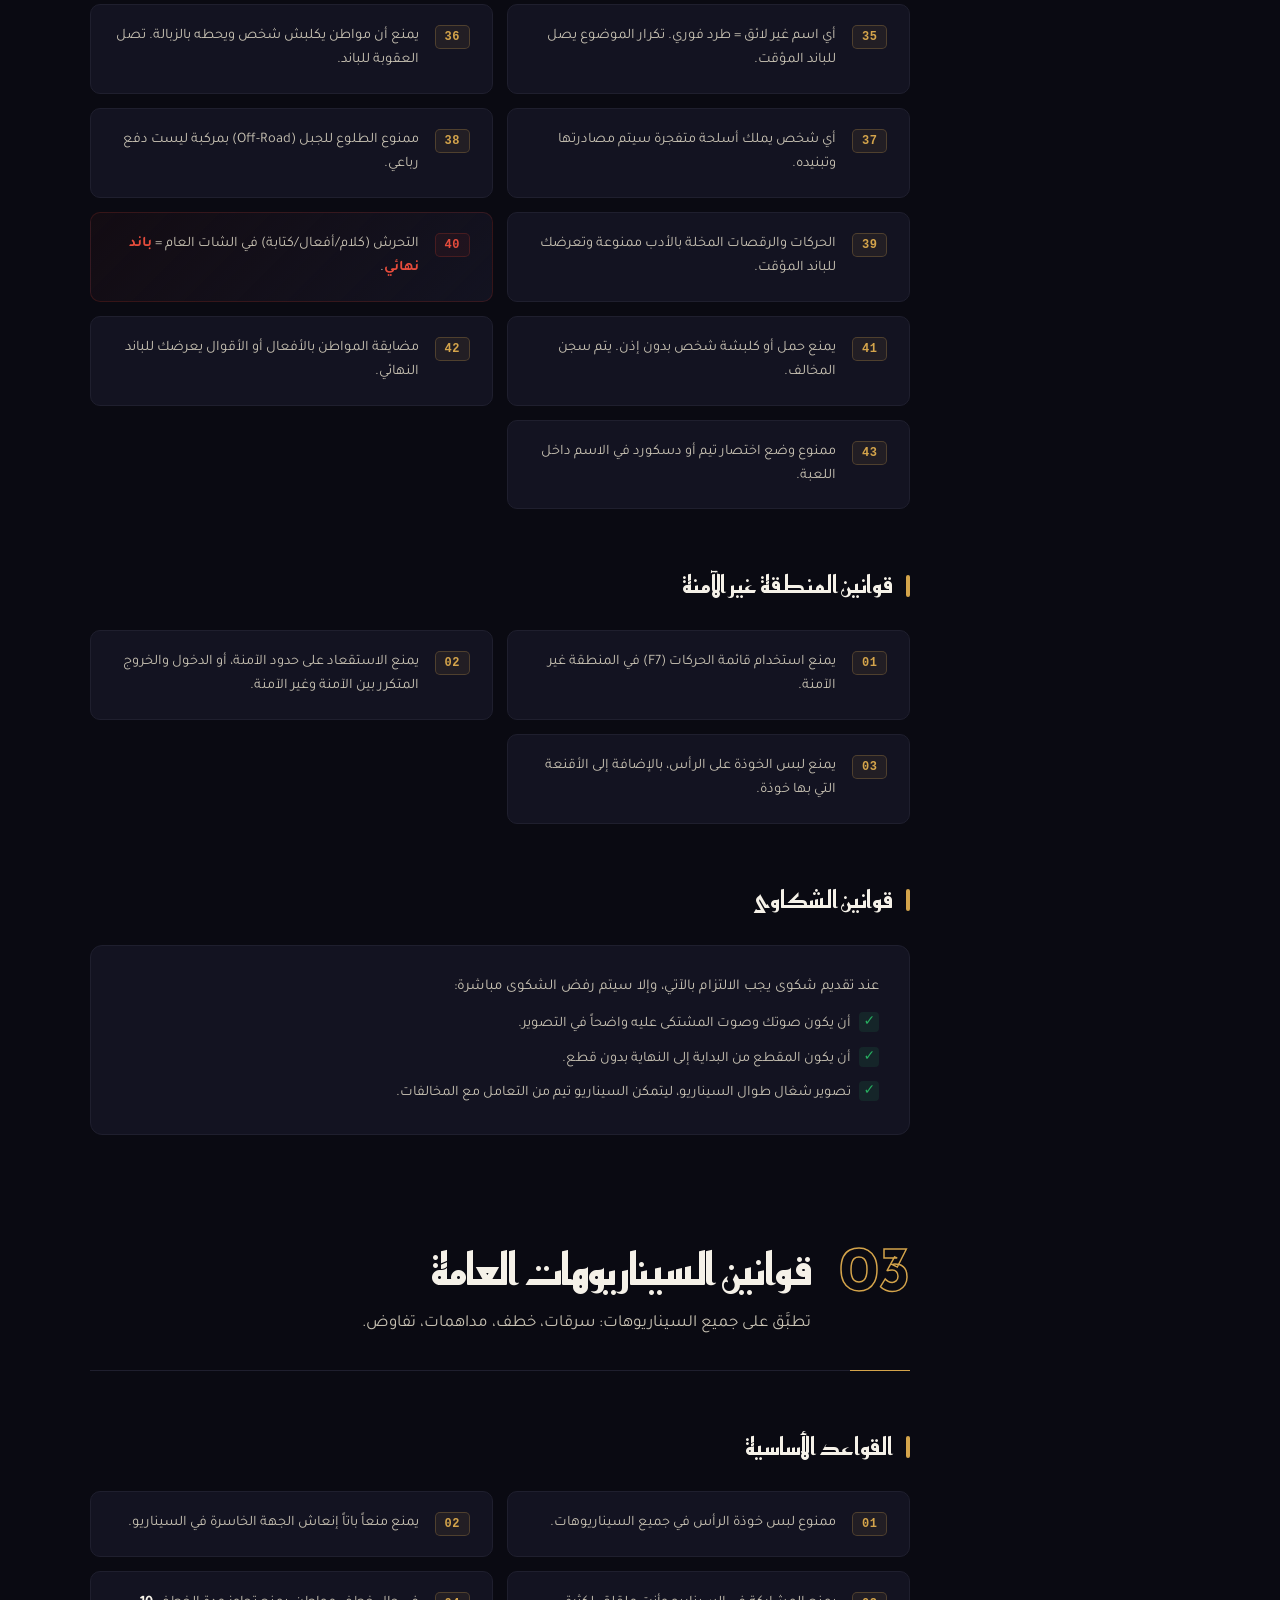
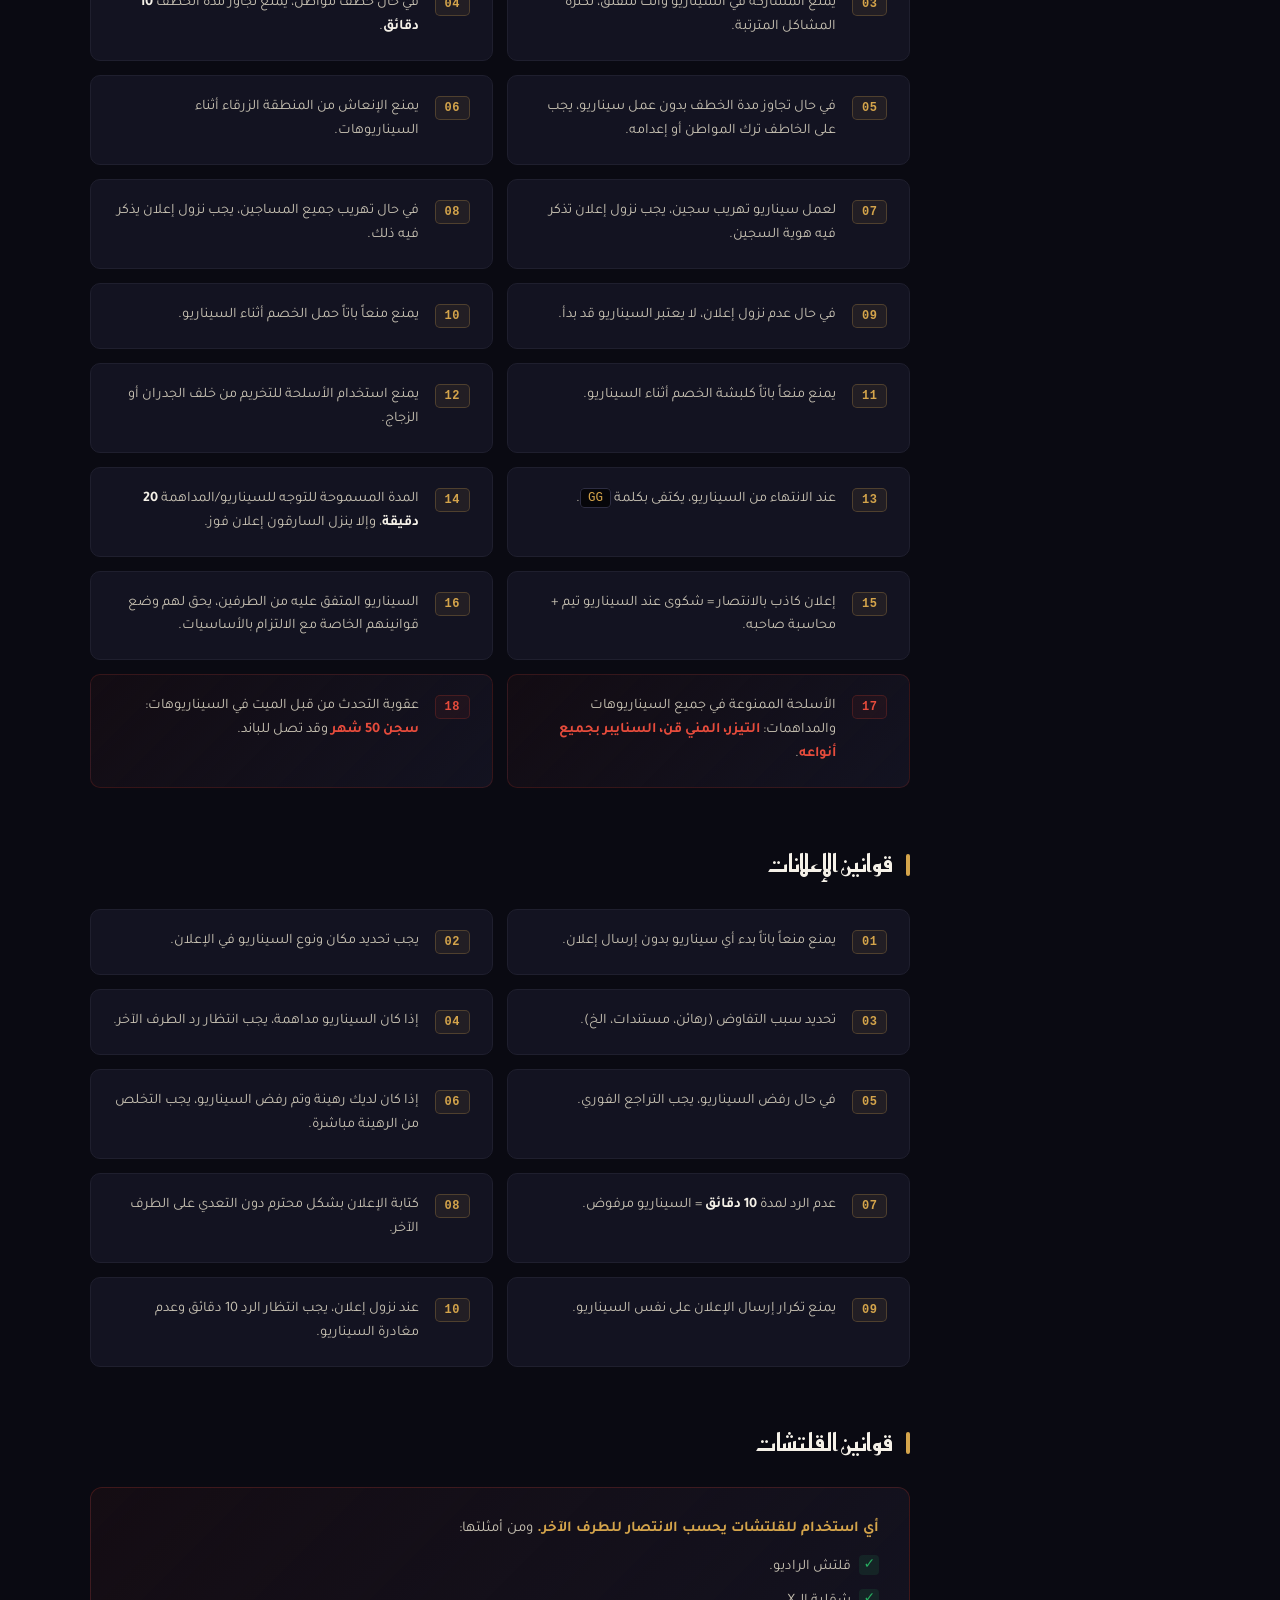
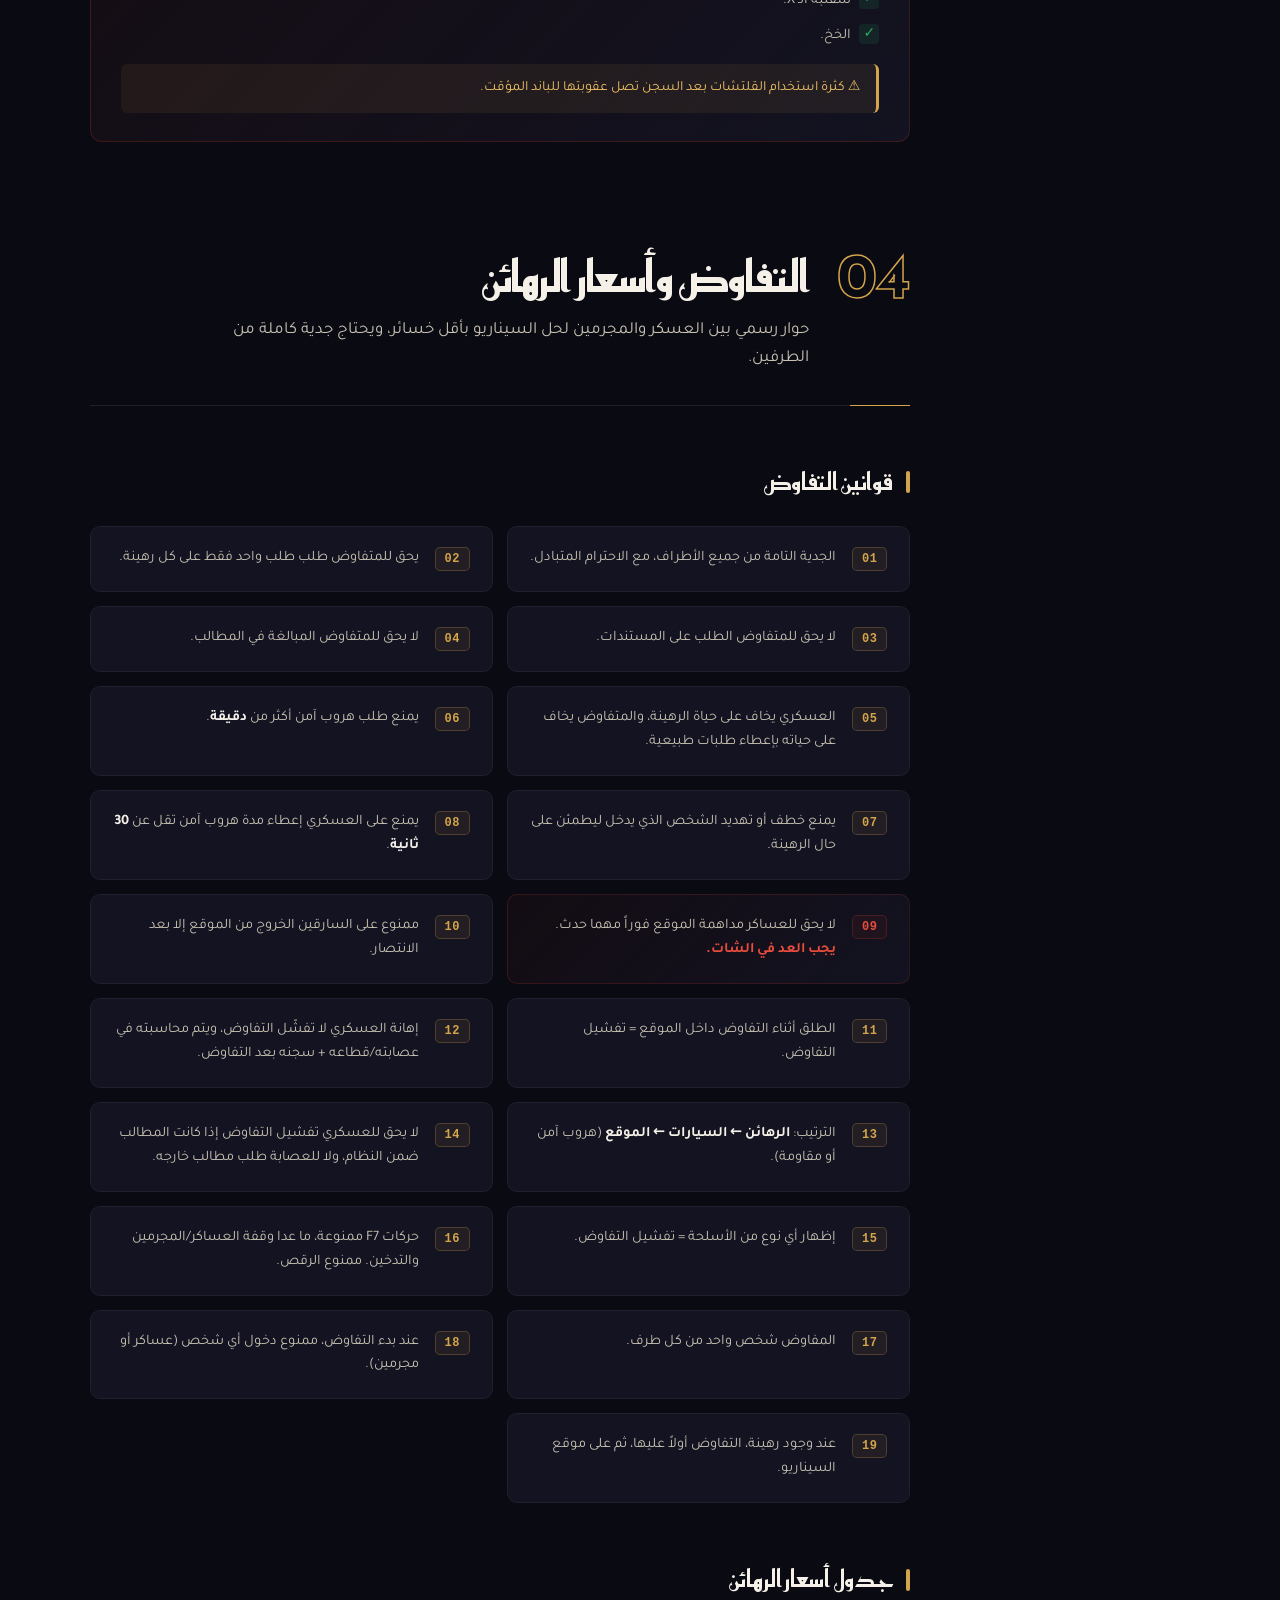
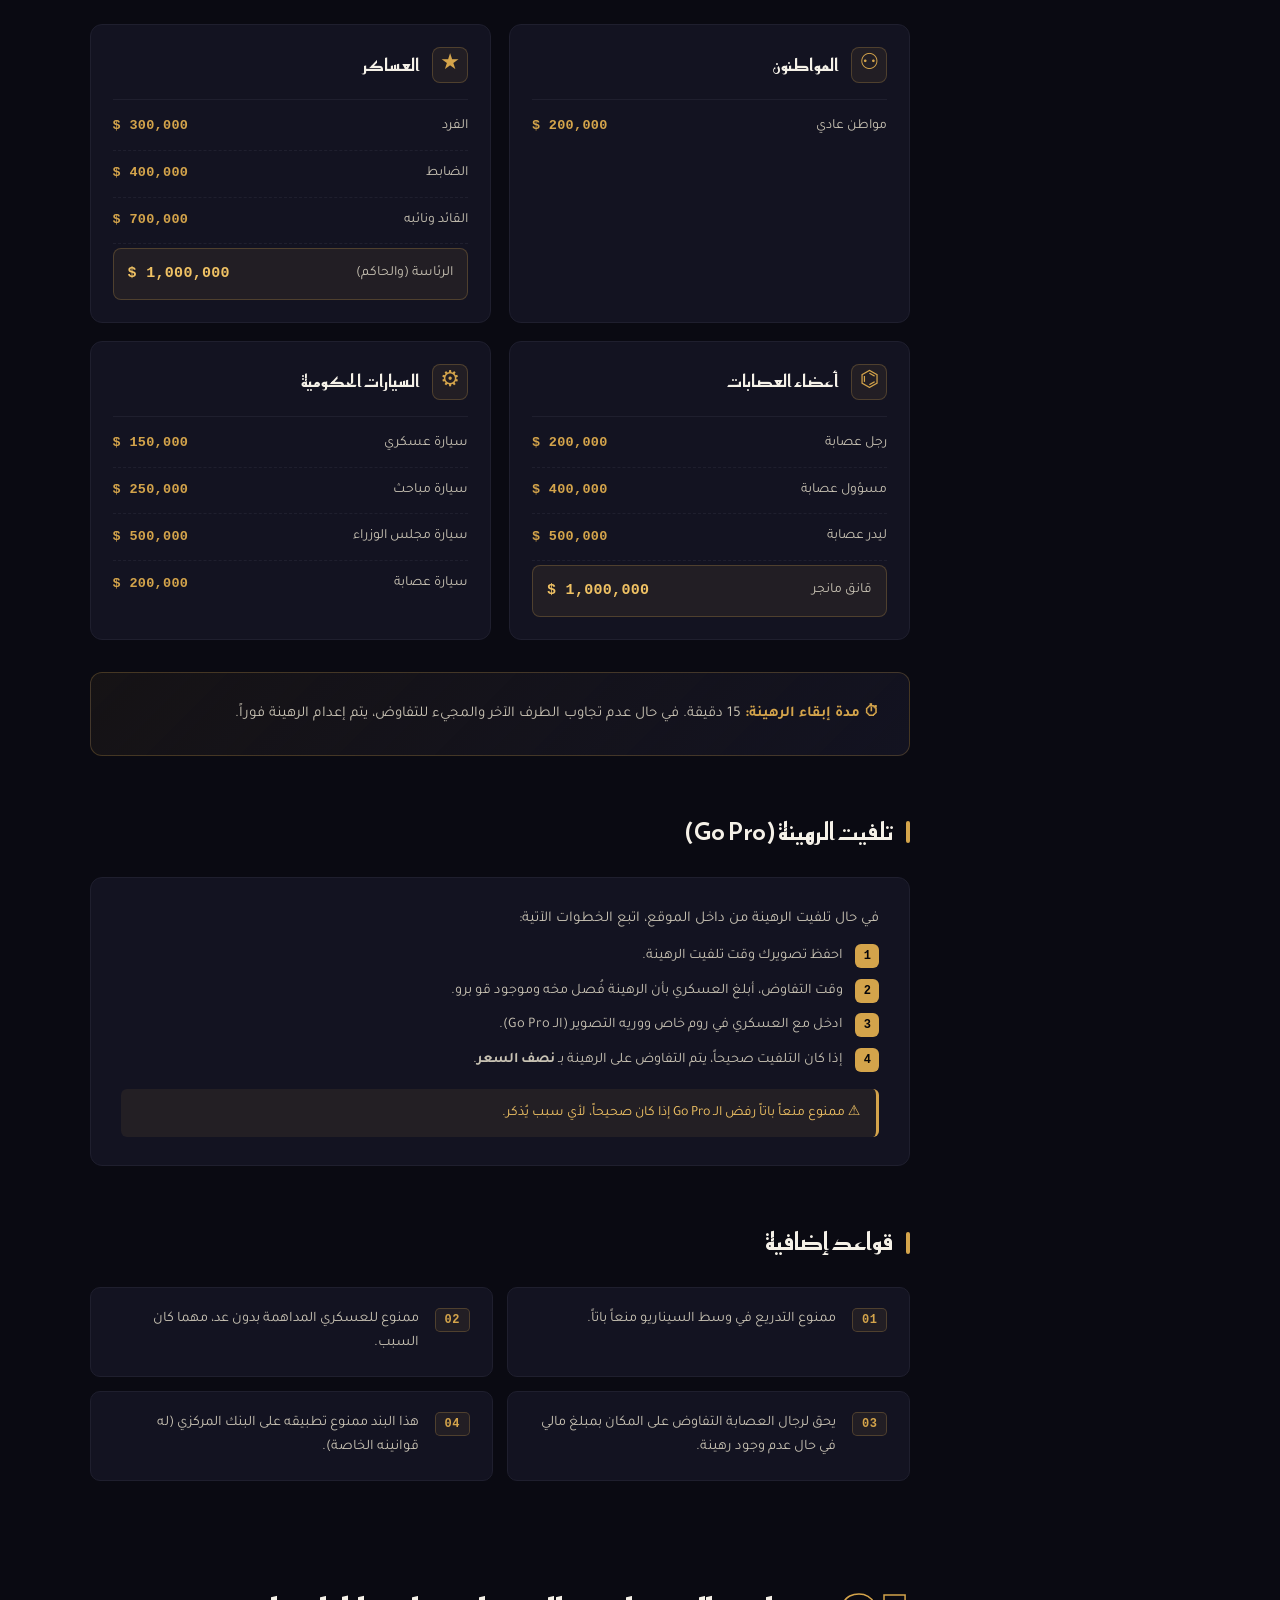
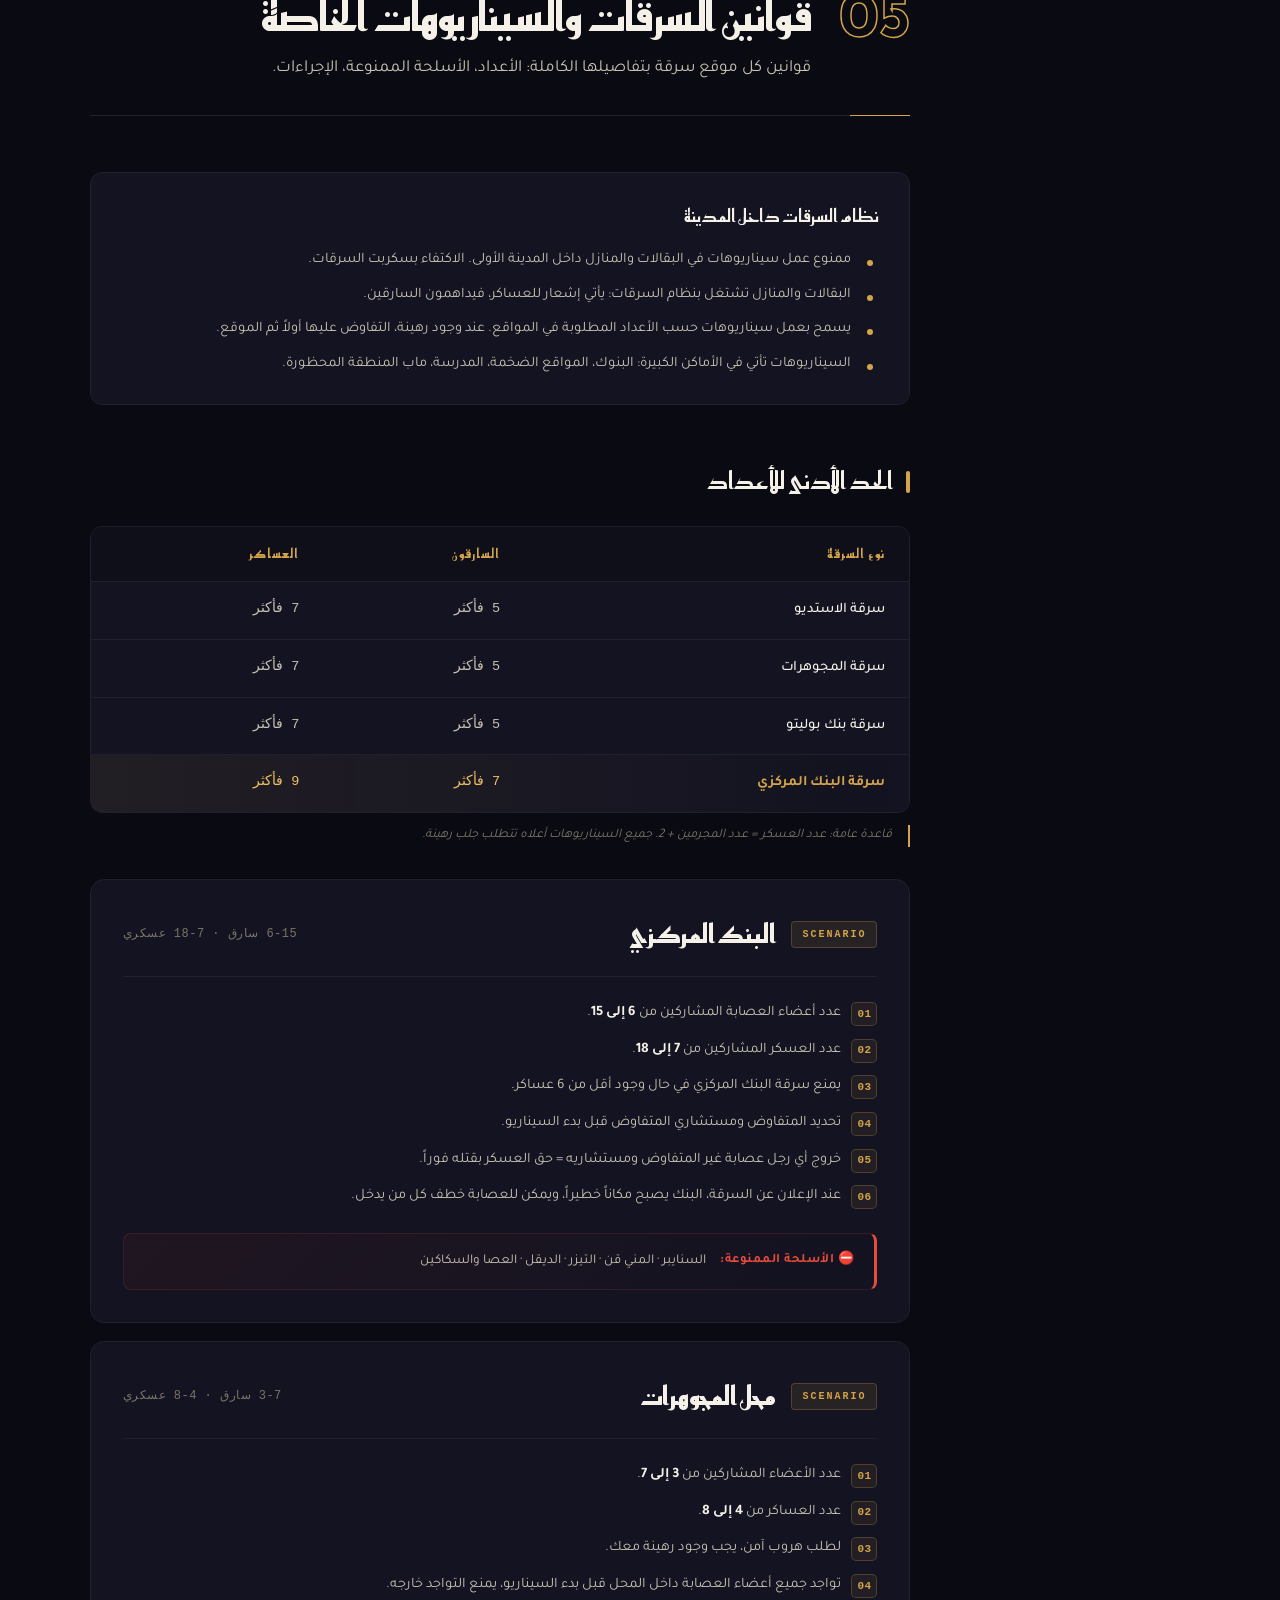
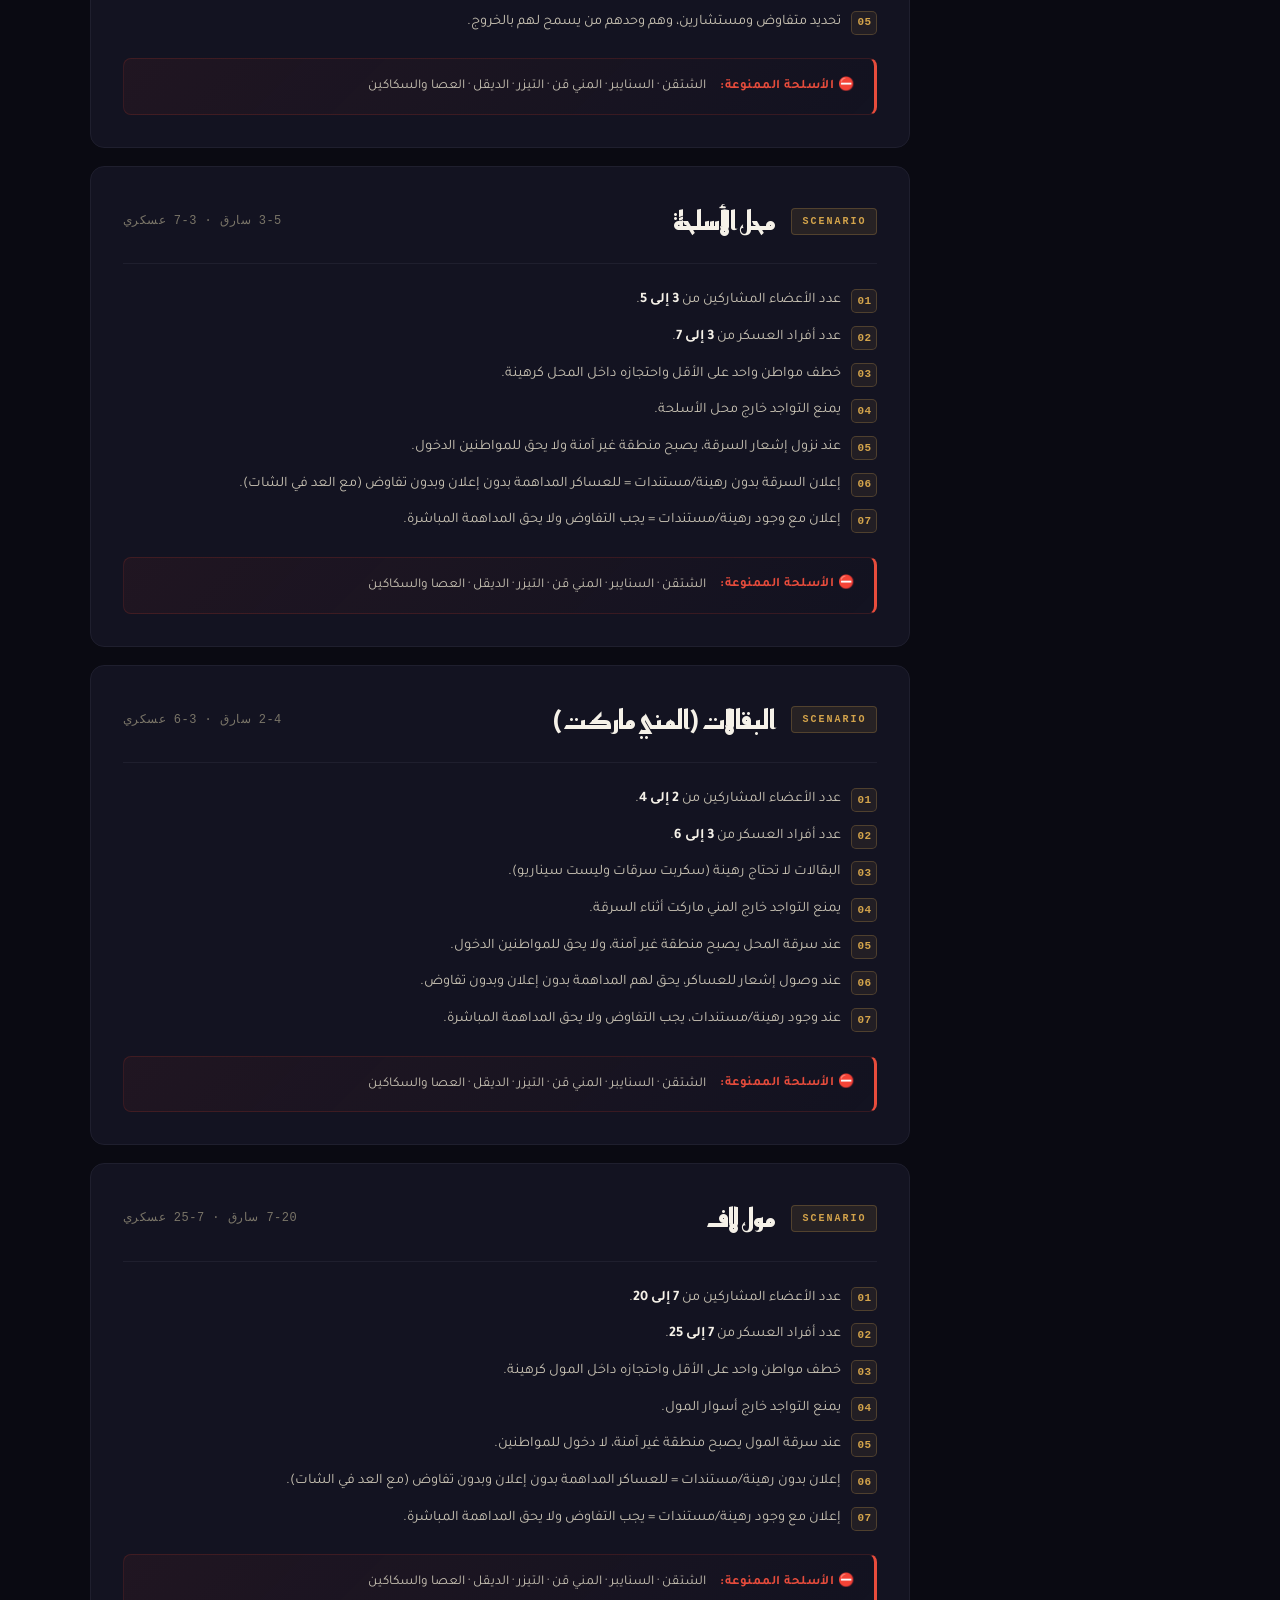
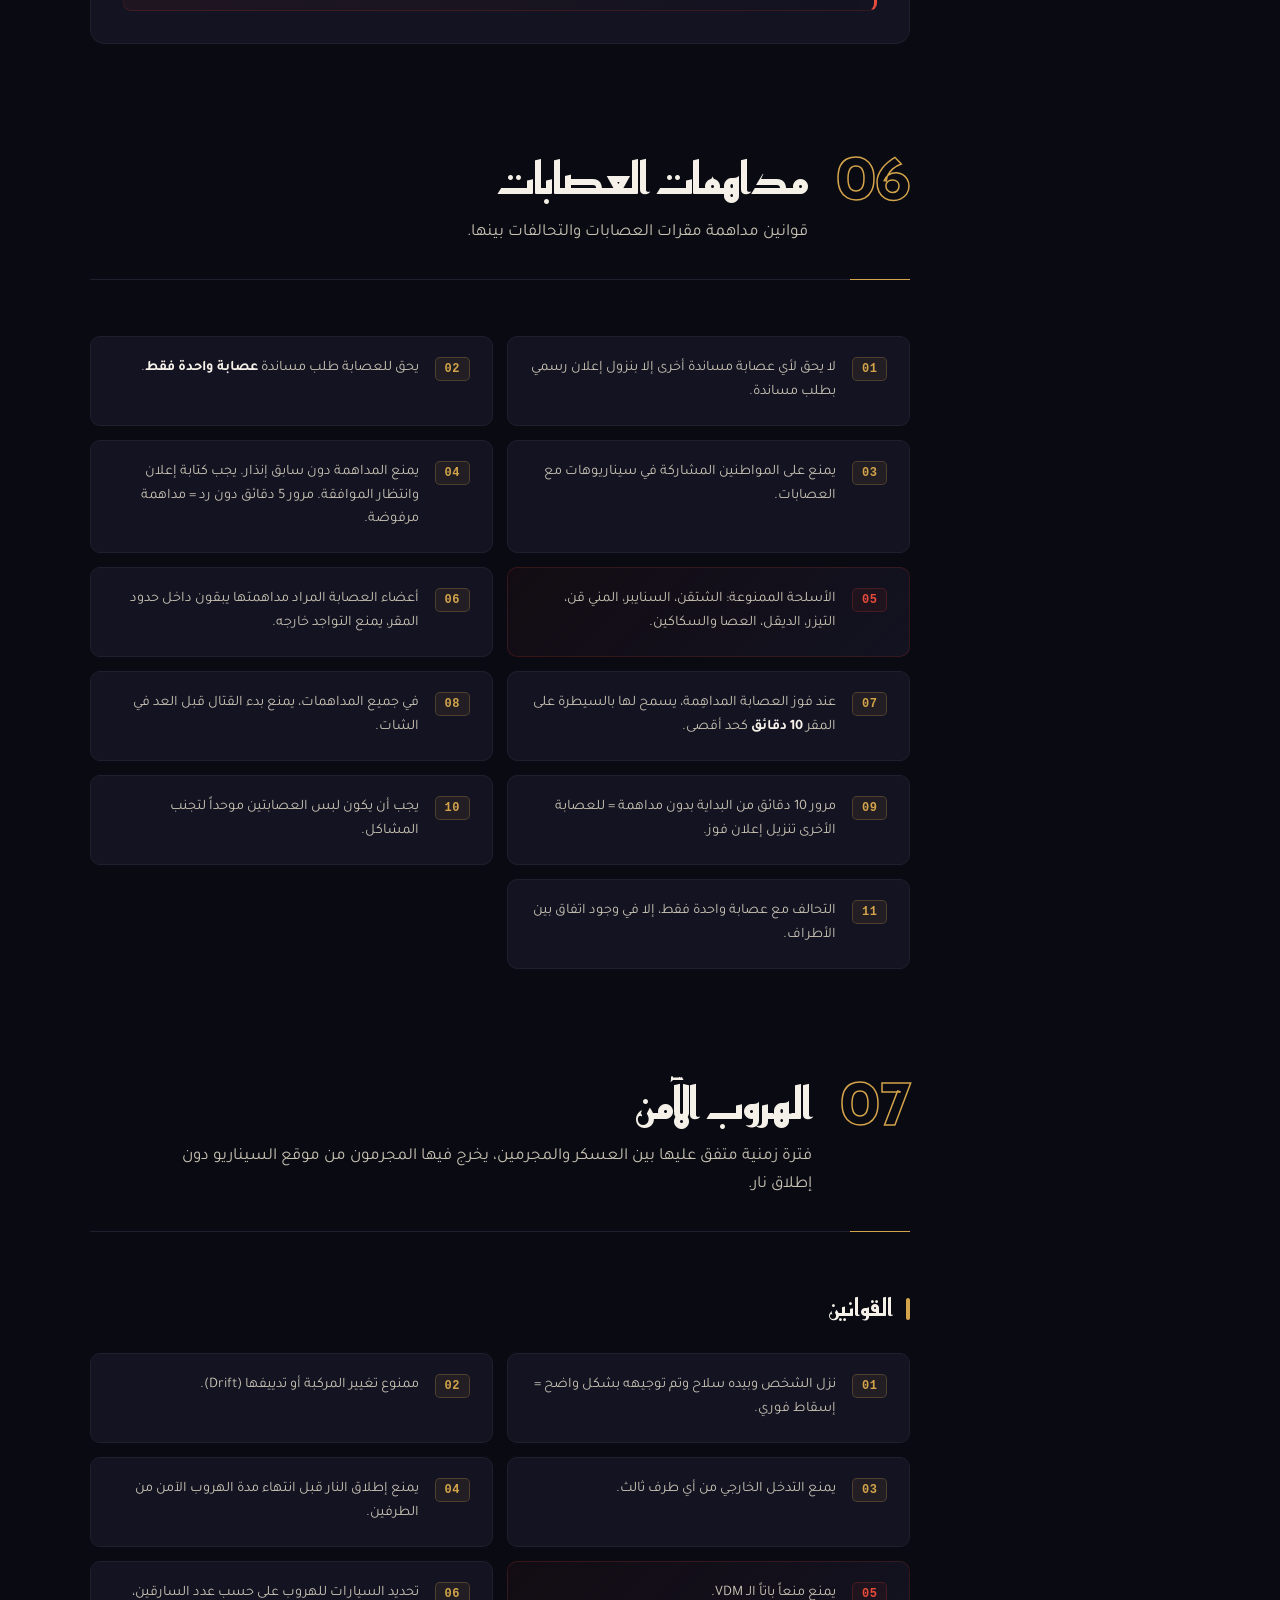
==== commit 2e826a5a: "Update index.html" ====
--- a/index.html
+++ b/index.html
@@ -3,8 +3,8 @@
 <head>
 <meta charset="UTF-8">
 <meta name="viewport" content="width=device-width, initial-scale=1.0">
-<meta name="description" content="القوانين الرسمية لسيرفر  رين - Arab Reen RP. كل قوانين الدسكورد، السيرفر، السيناريوهات، التفاوض، والسرقات في مكان واحد.">
-<meta name="keywords" content="  رين, Arab Reen, FiveM, RP, رول بلاي, قوانين, سيرفر, دسكورد">
+<meta name="description" content="القوانين الرسمية لسيرفر  رين -   Reen RP. كل قوانين الدسكورد، السيرفر، السيناريوهات، التفاوض، والسرقات في مكان واحد.">
+<meta name="keywords" content="  رين,   Reen, FiveM, RP, رول بلاي, قوانين, سيرفر, دسكورد">
 <meta property="og:title" content="  رين | كتاب القوانين الرسمي">
 <meta property="og:description" content="القوانين الرسمية لسيرفر   رين للرول بلاي">
 <meta property="og:type" content="website">
@@ -58,7 +58,7 @@
     </div>
     <div class="brand-text">
       <h1 class="brand-title">  رين</h1>
-      <span class="brand-sub">Arab Reen RP</span>
+      <span class="brand-sub">  Reen RP</span>
     </div>
   </div>
 
@@ -714,7 +714,7 @@
     <div class="footer-content">
       <div class="footer-brand">
         <strong>  رين</strong>
-        <span>Arab Reen RP</span>
+        <span>  Reen RP</span>
       </div>
       <div class="footer-text">
         © 2026 — كتاب القوانين الرسمي · كل الحقوق محفوظة
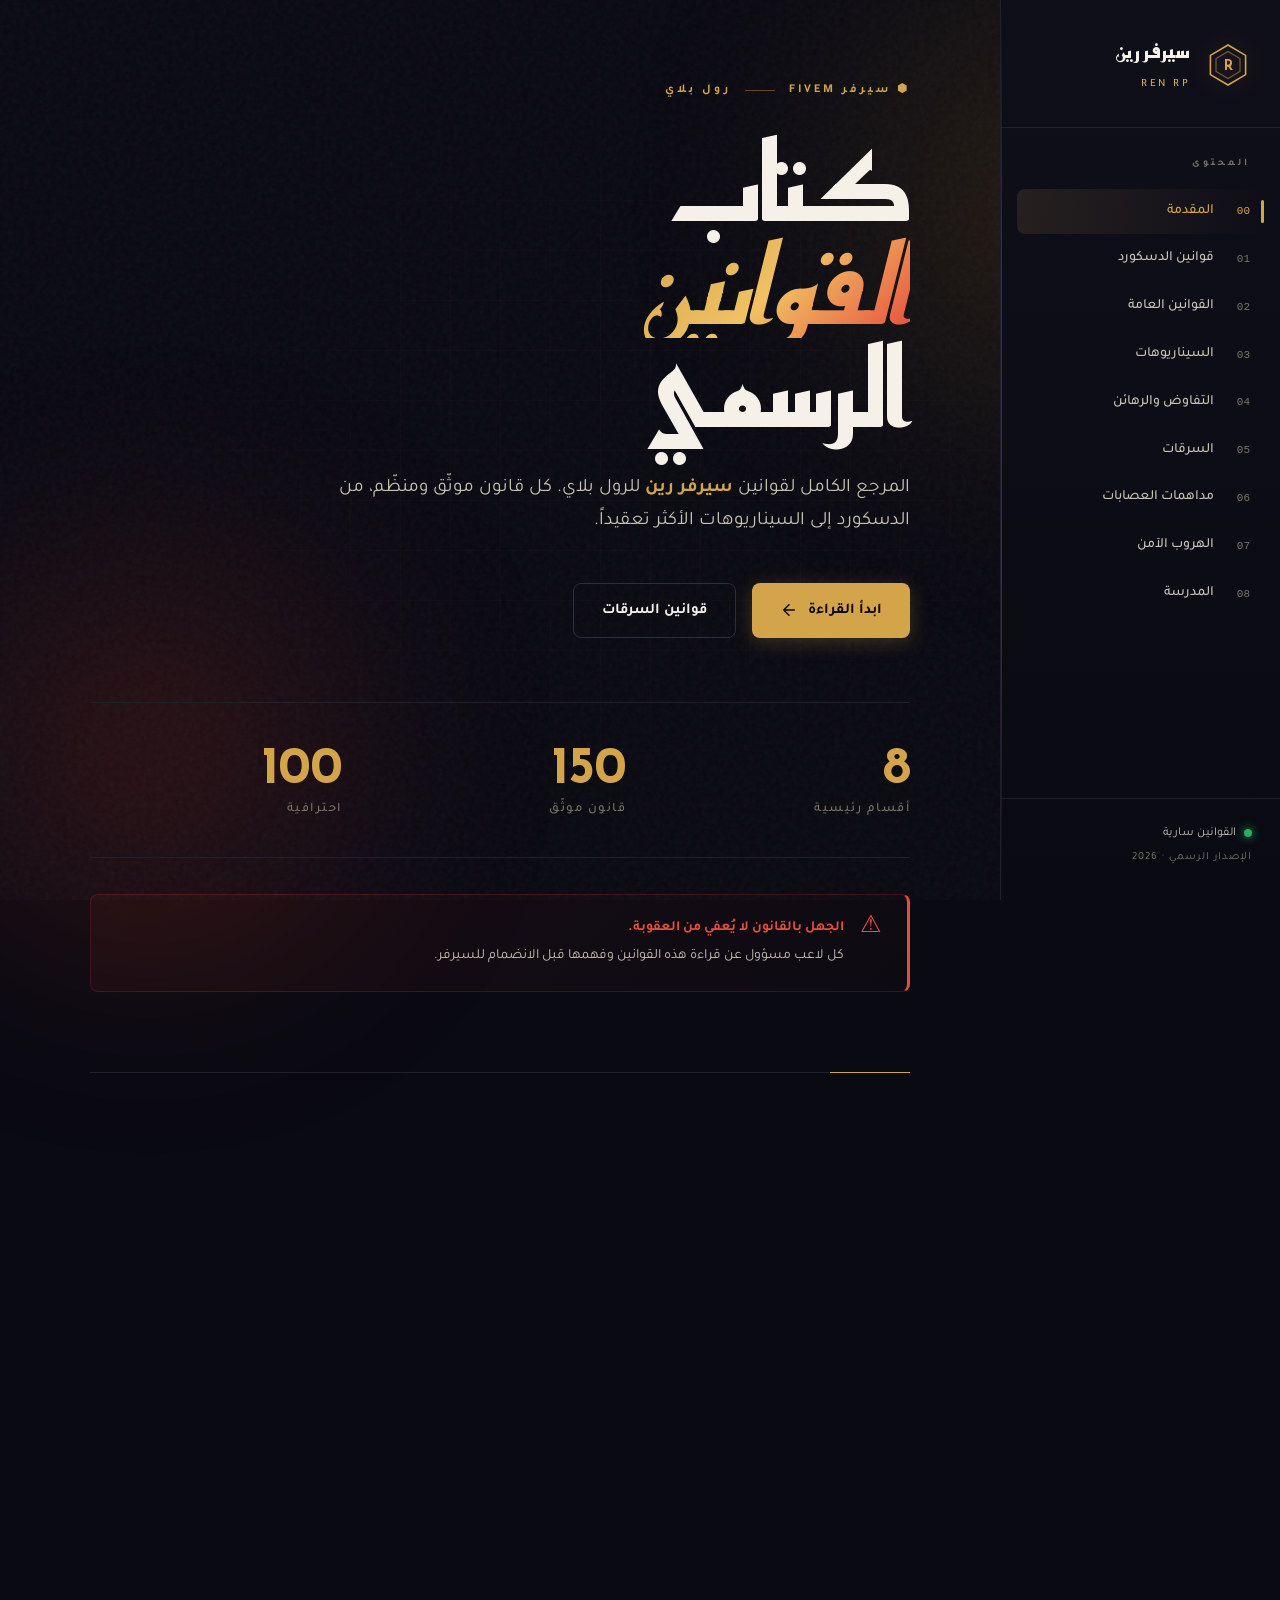
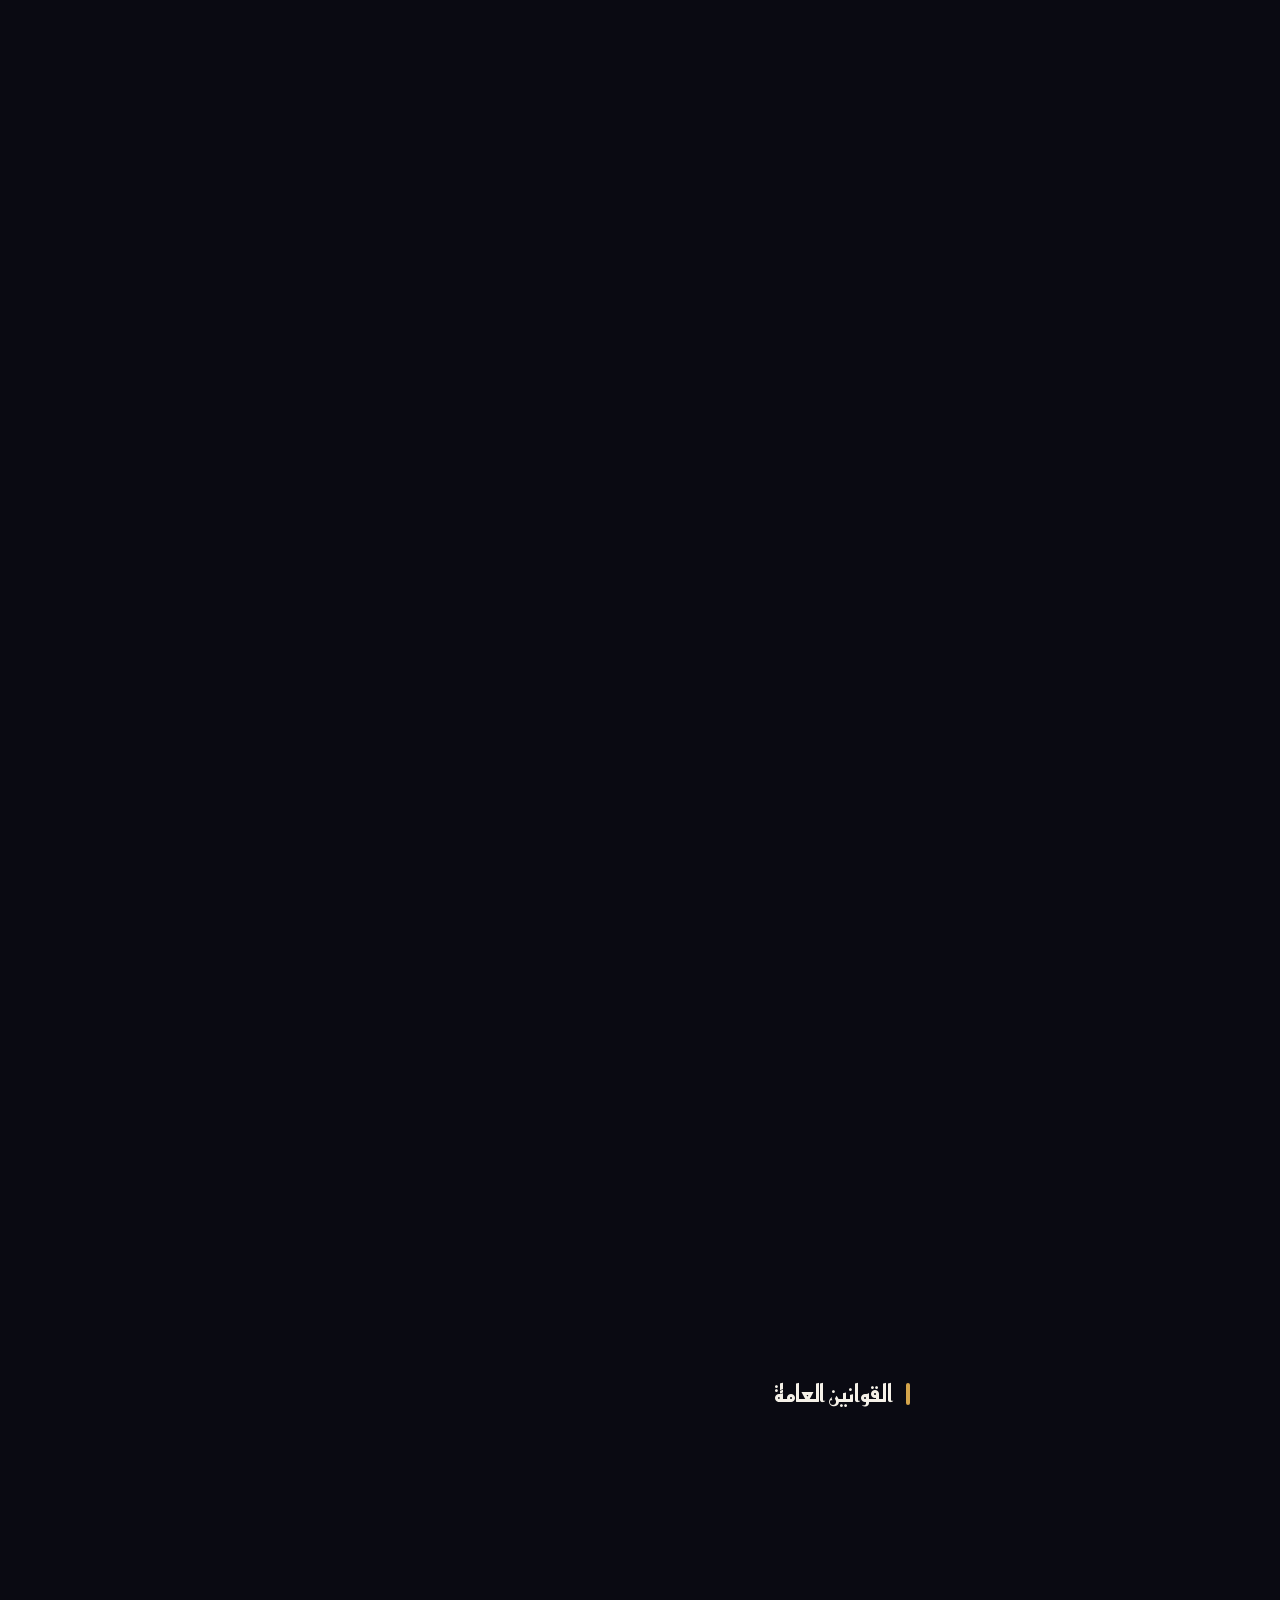
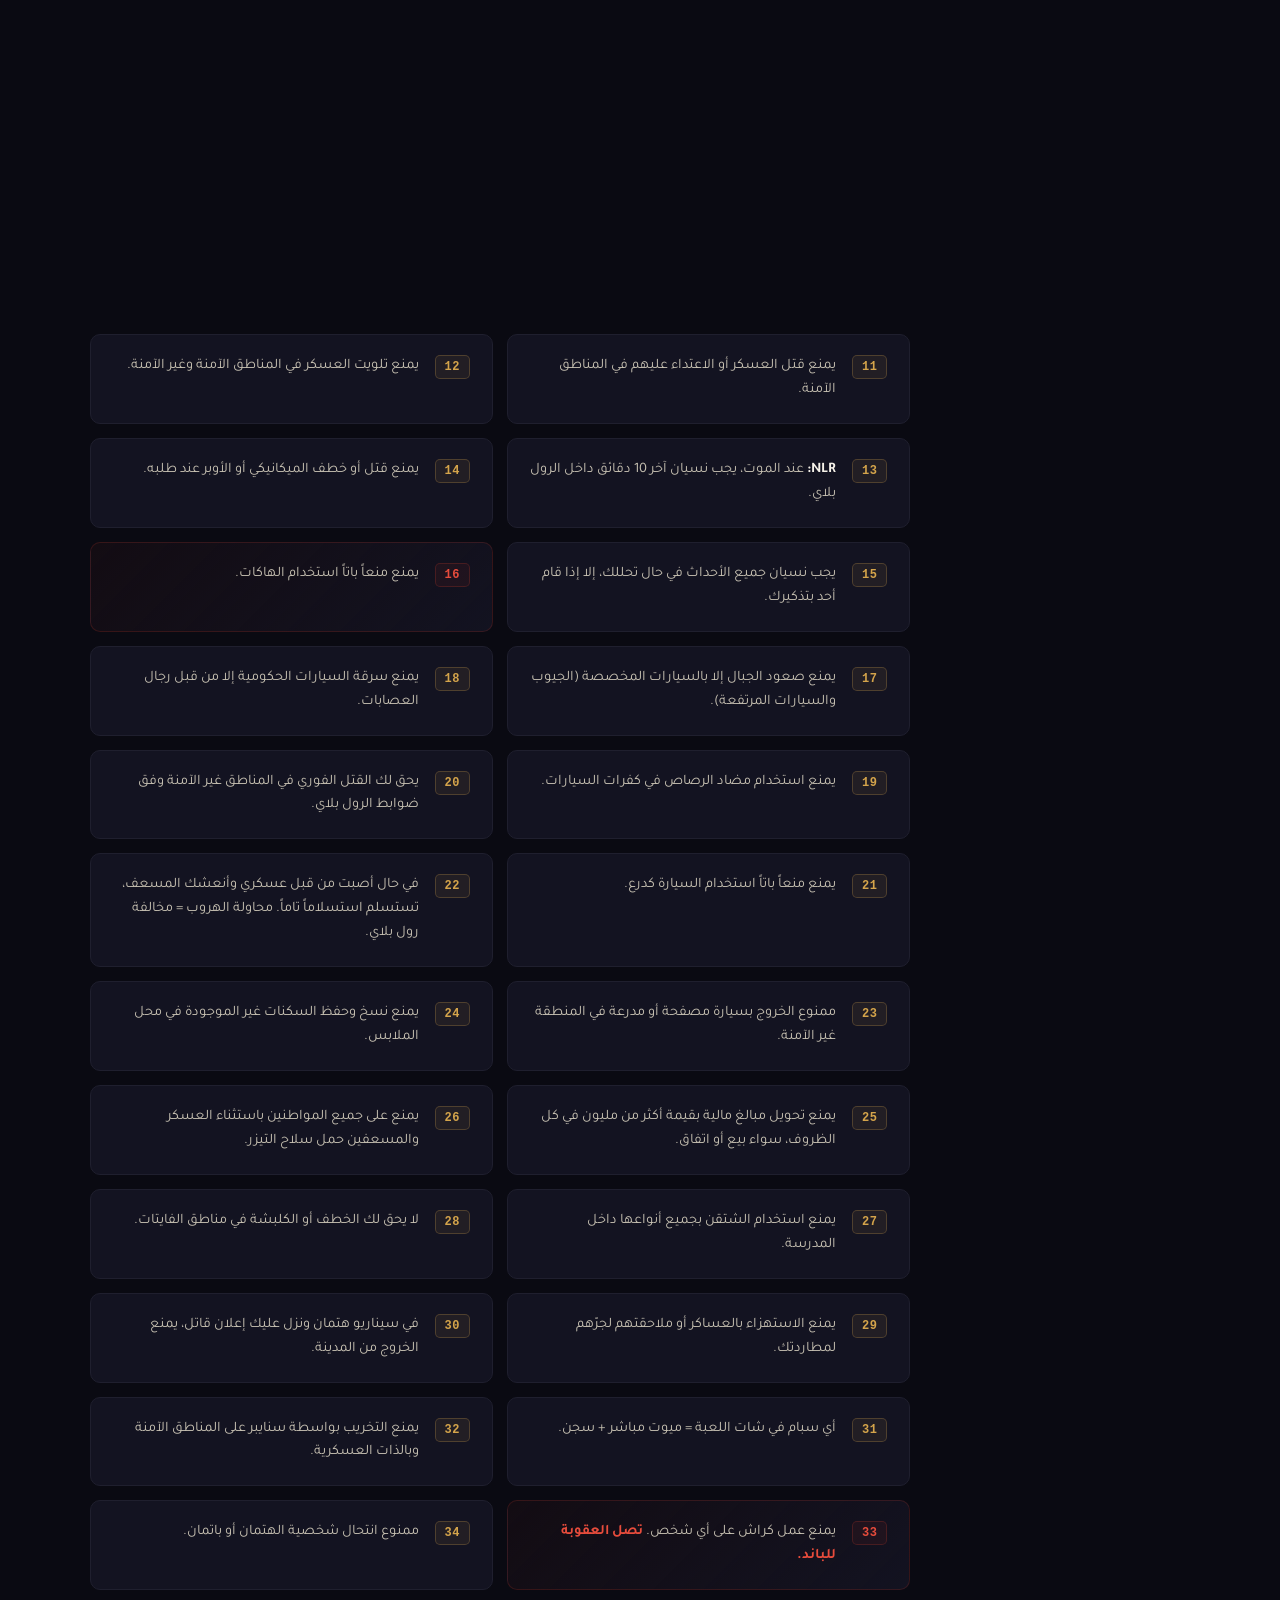
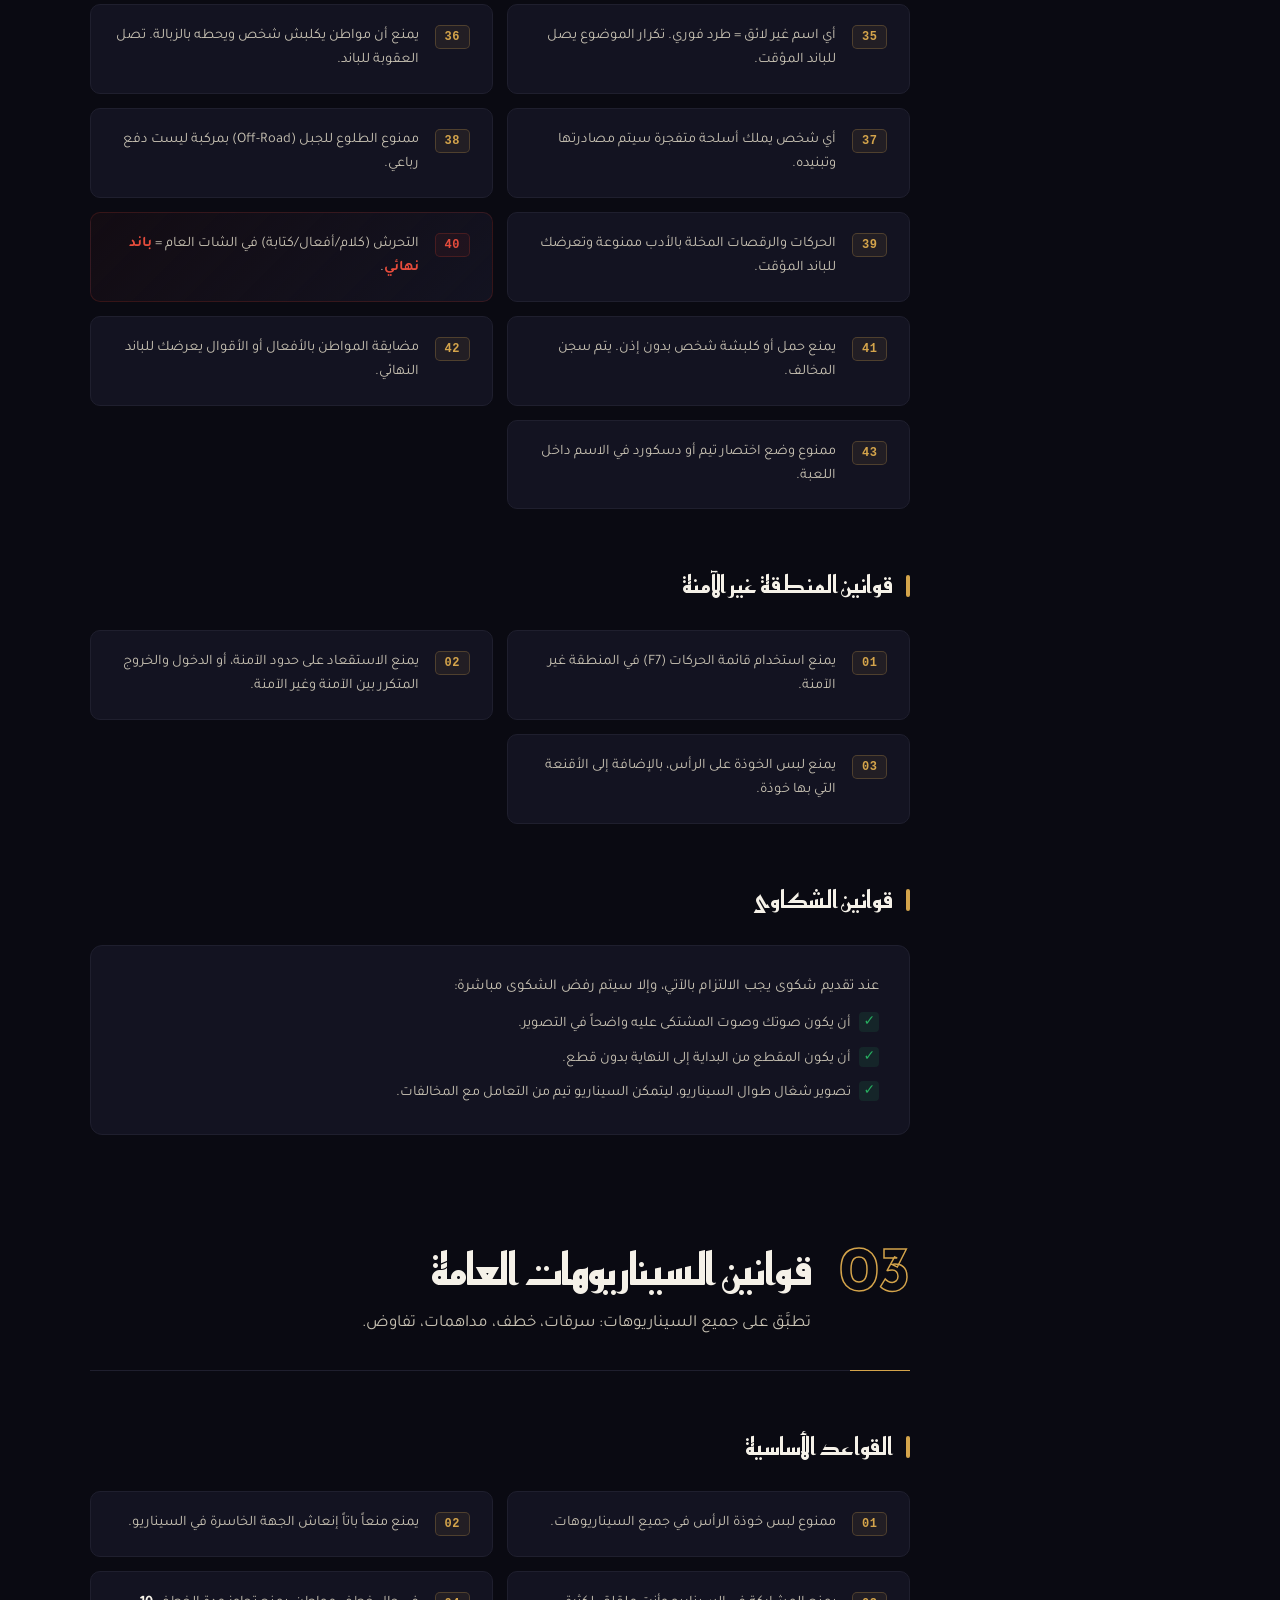
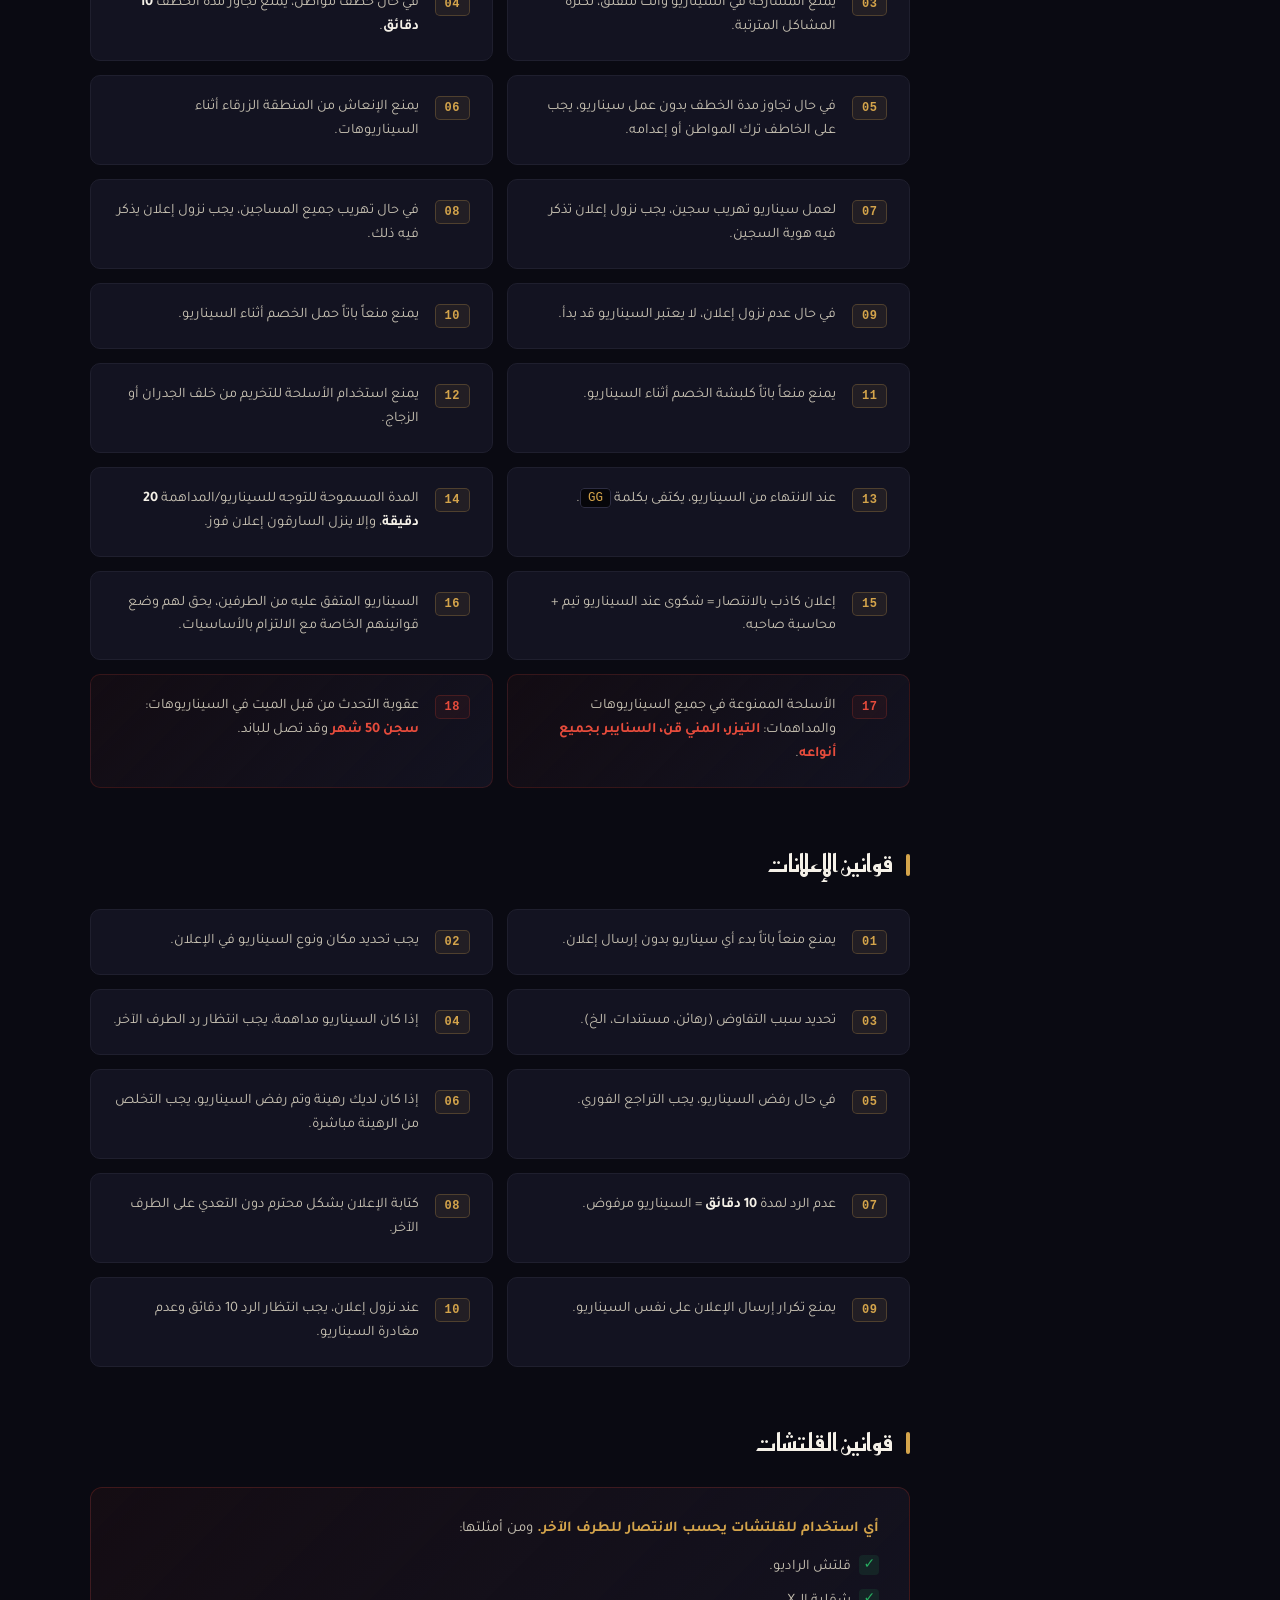
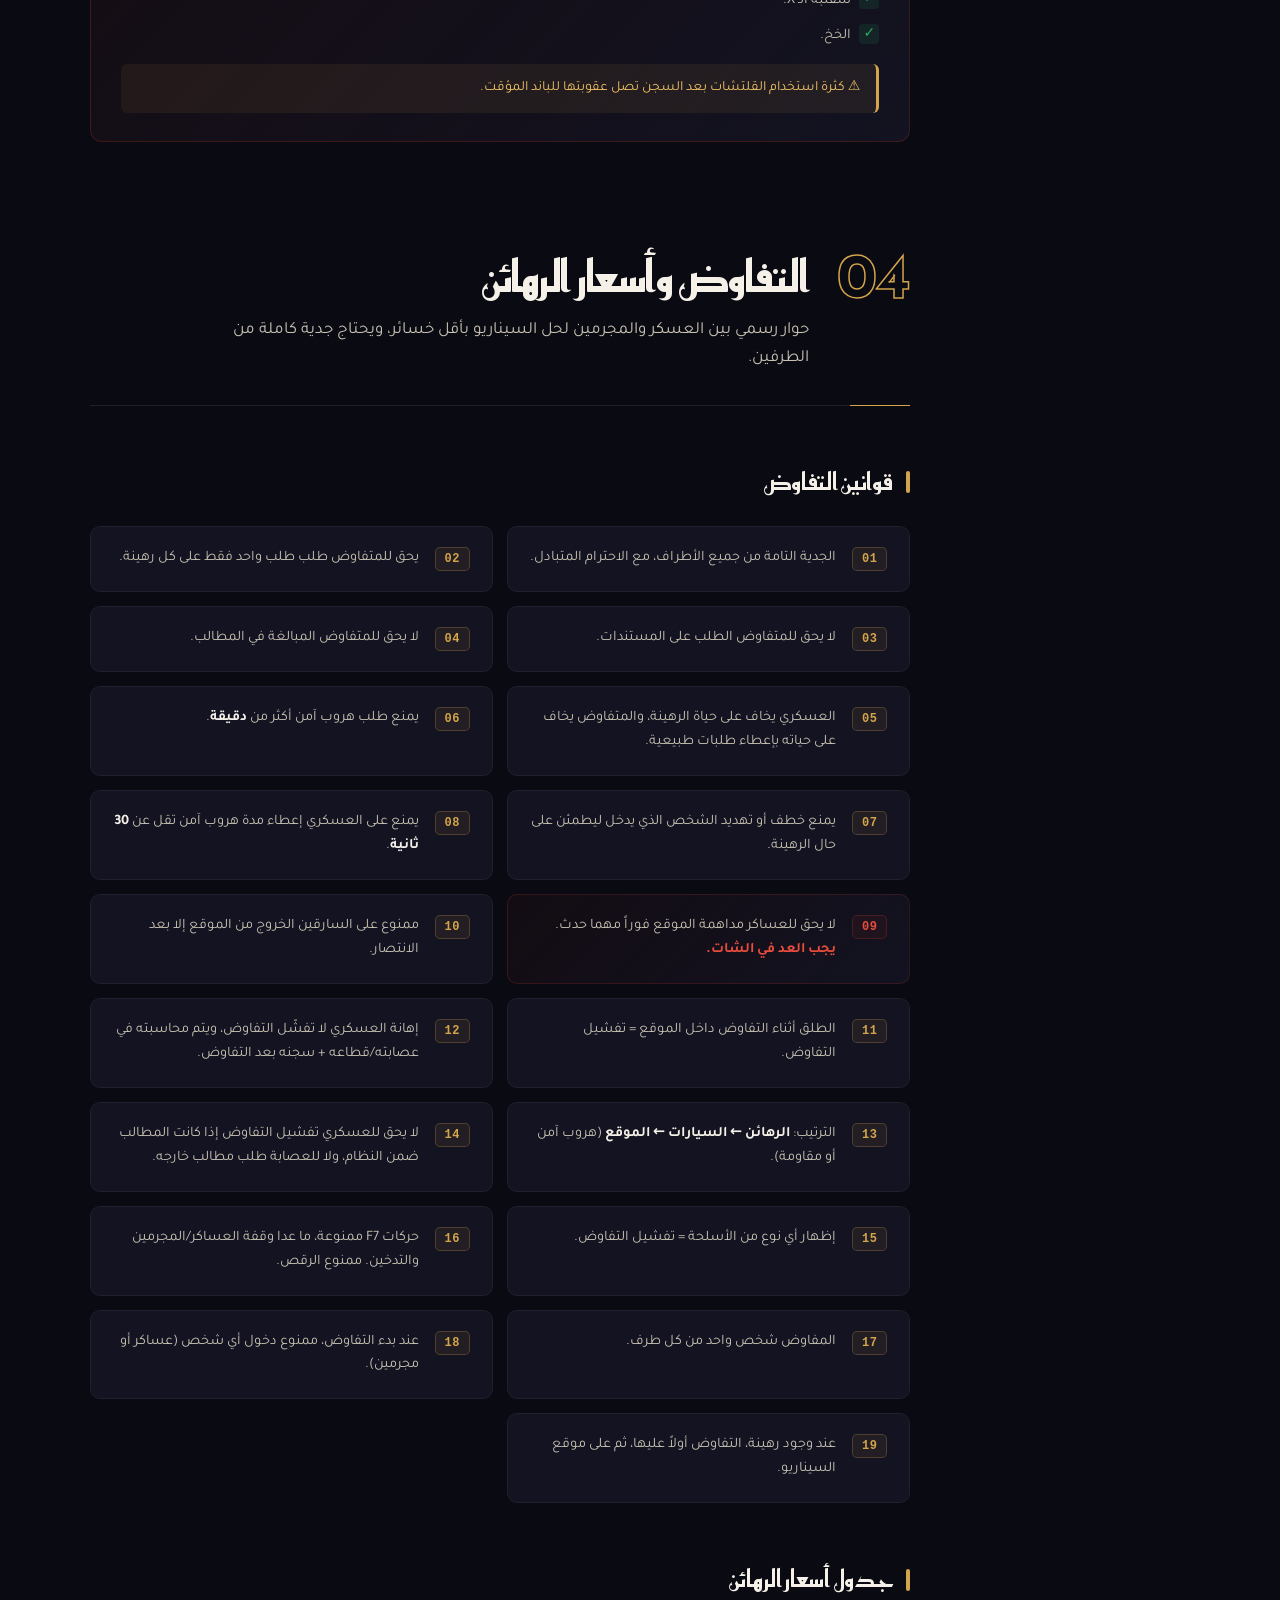
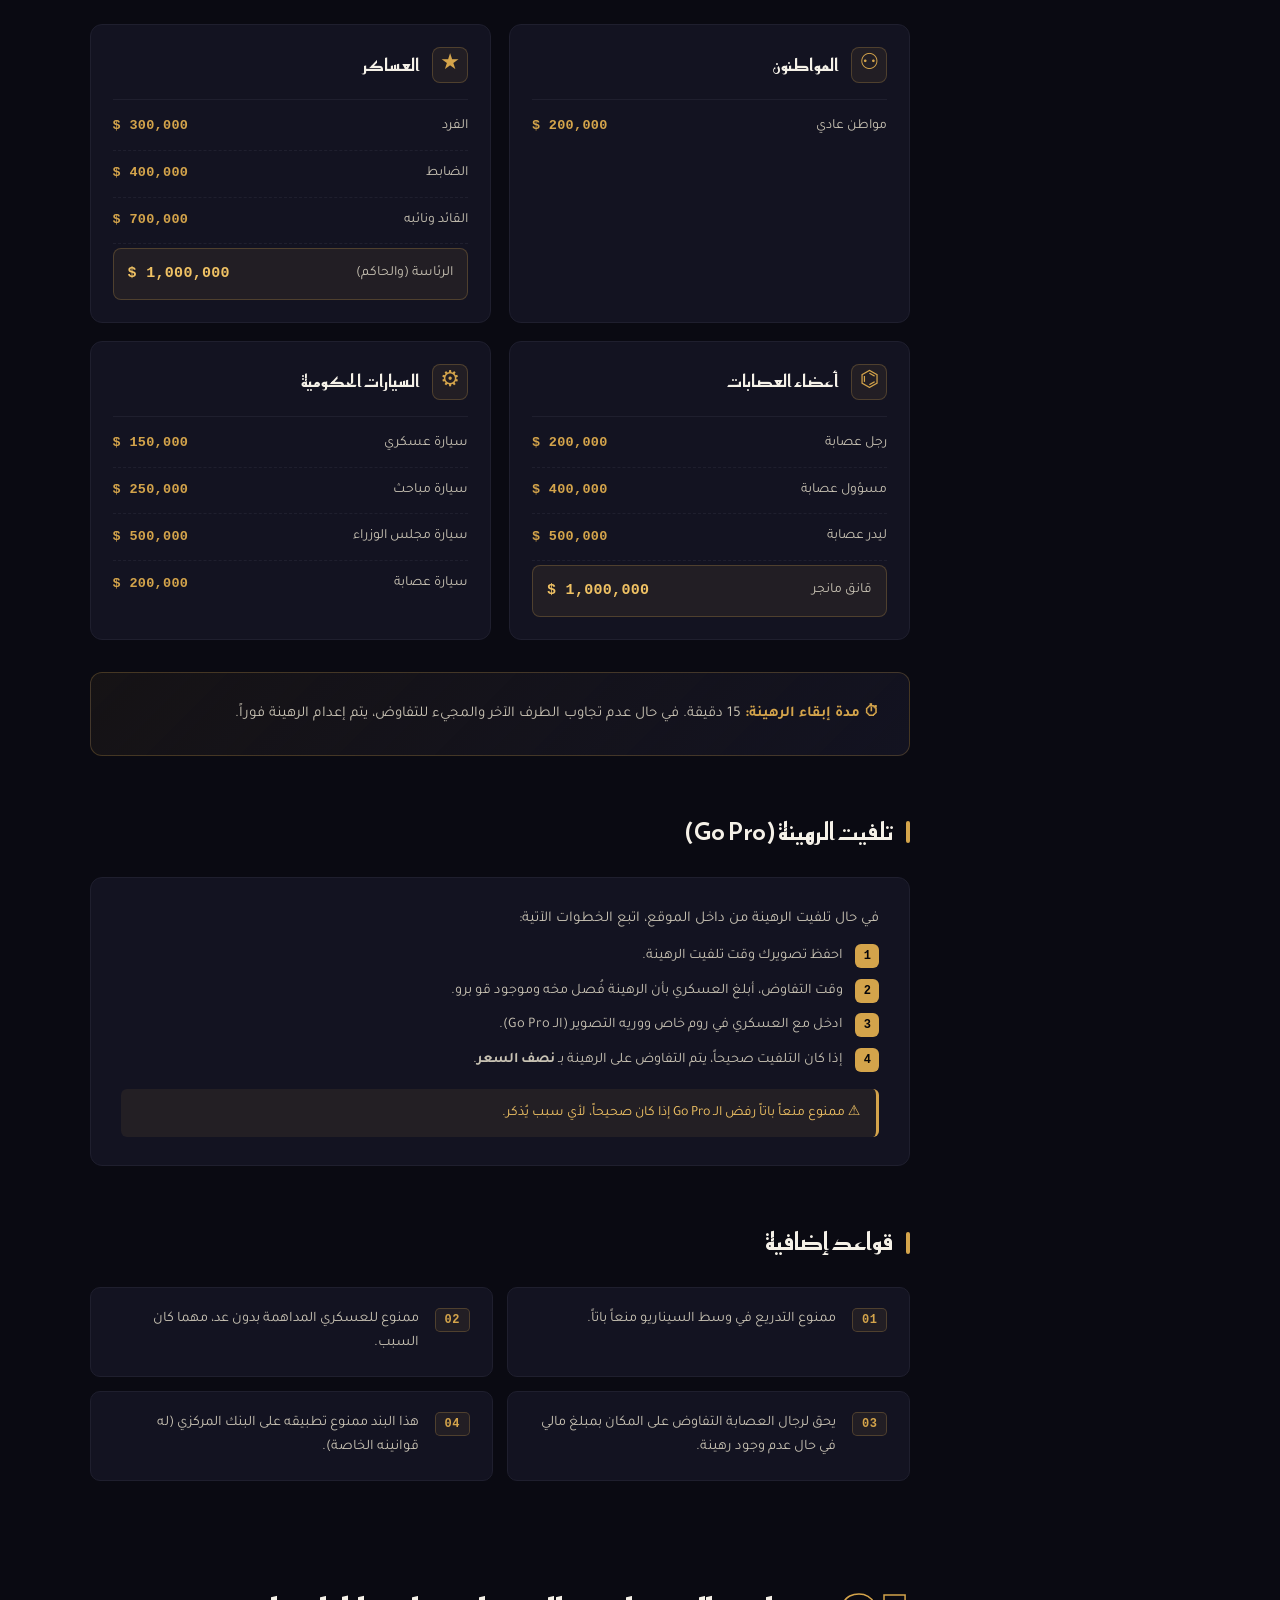
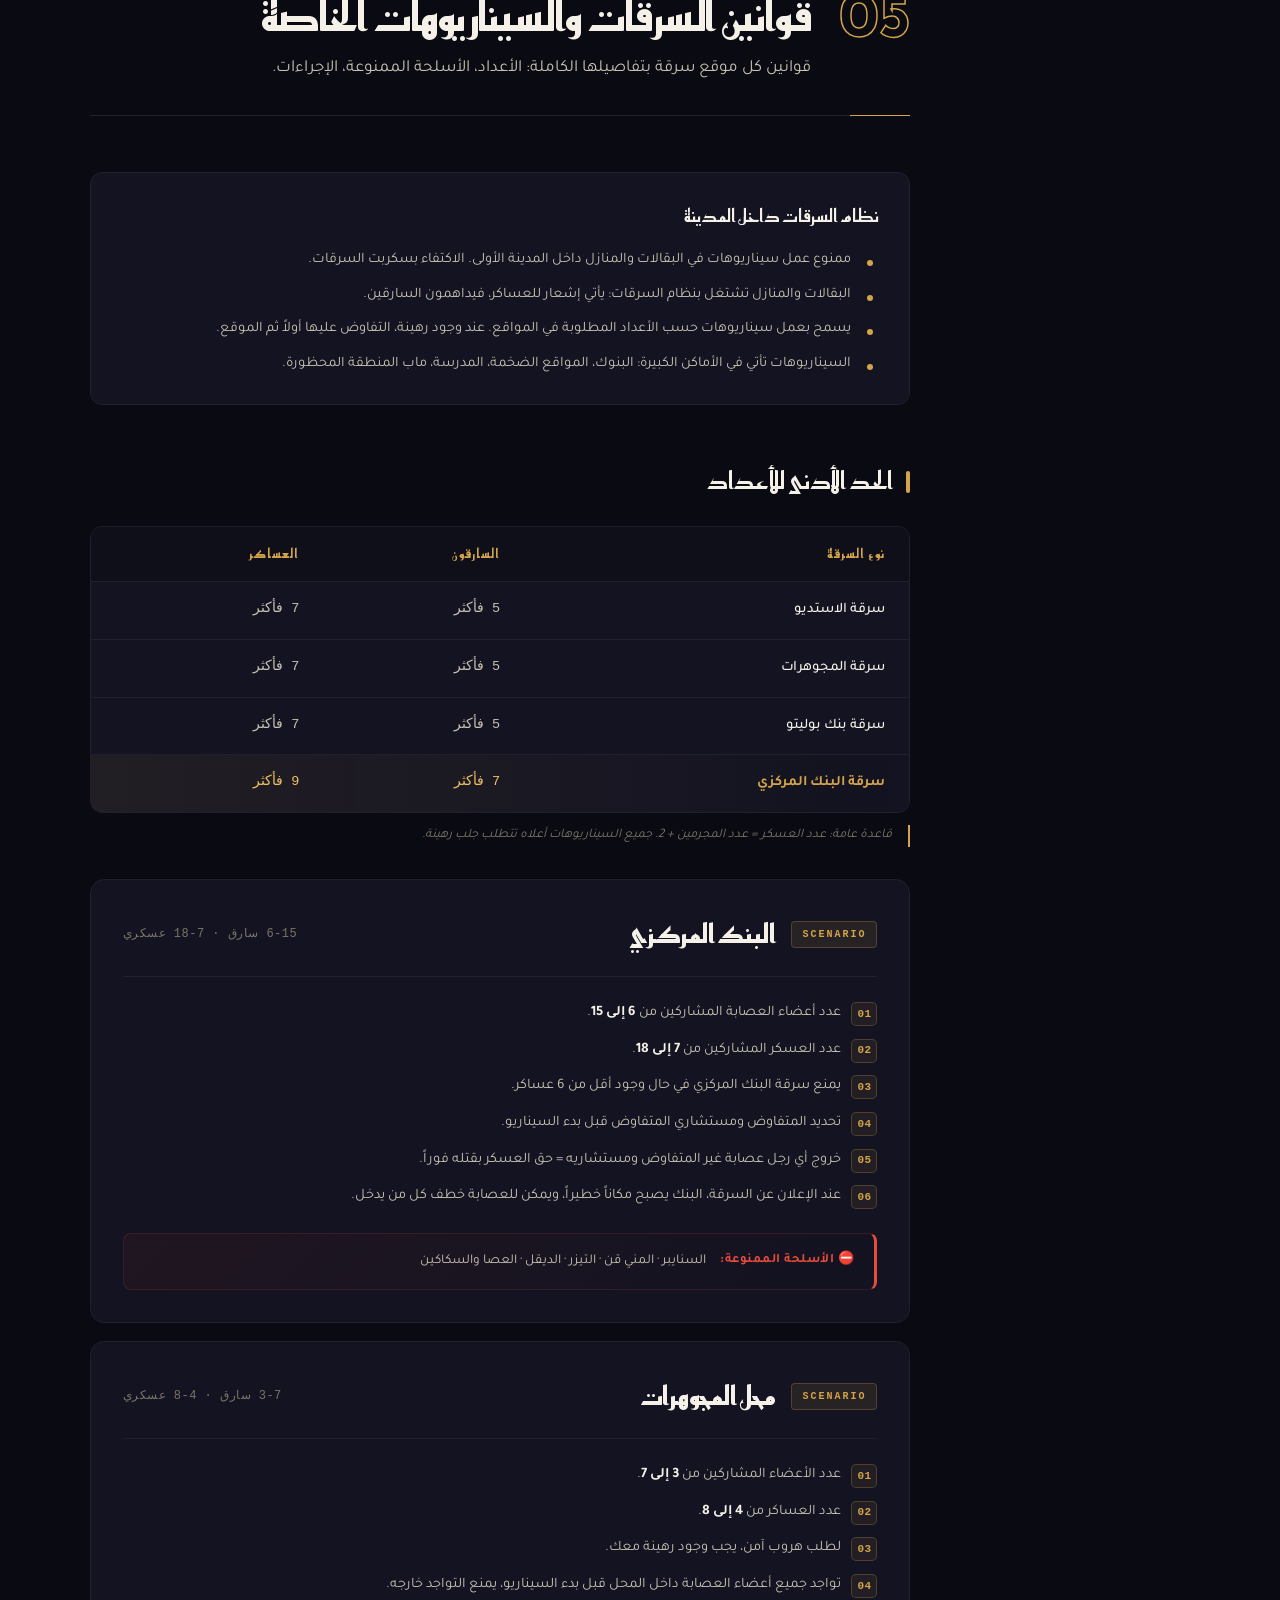
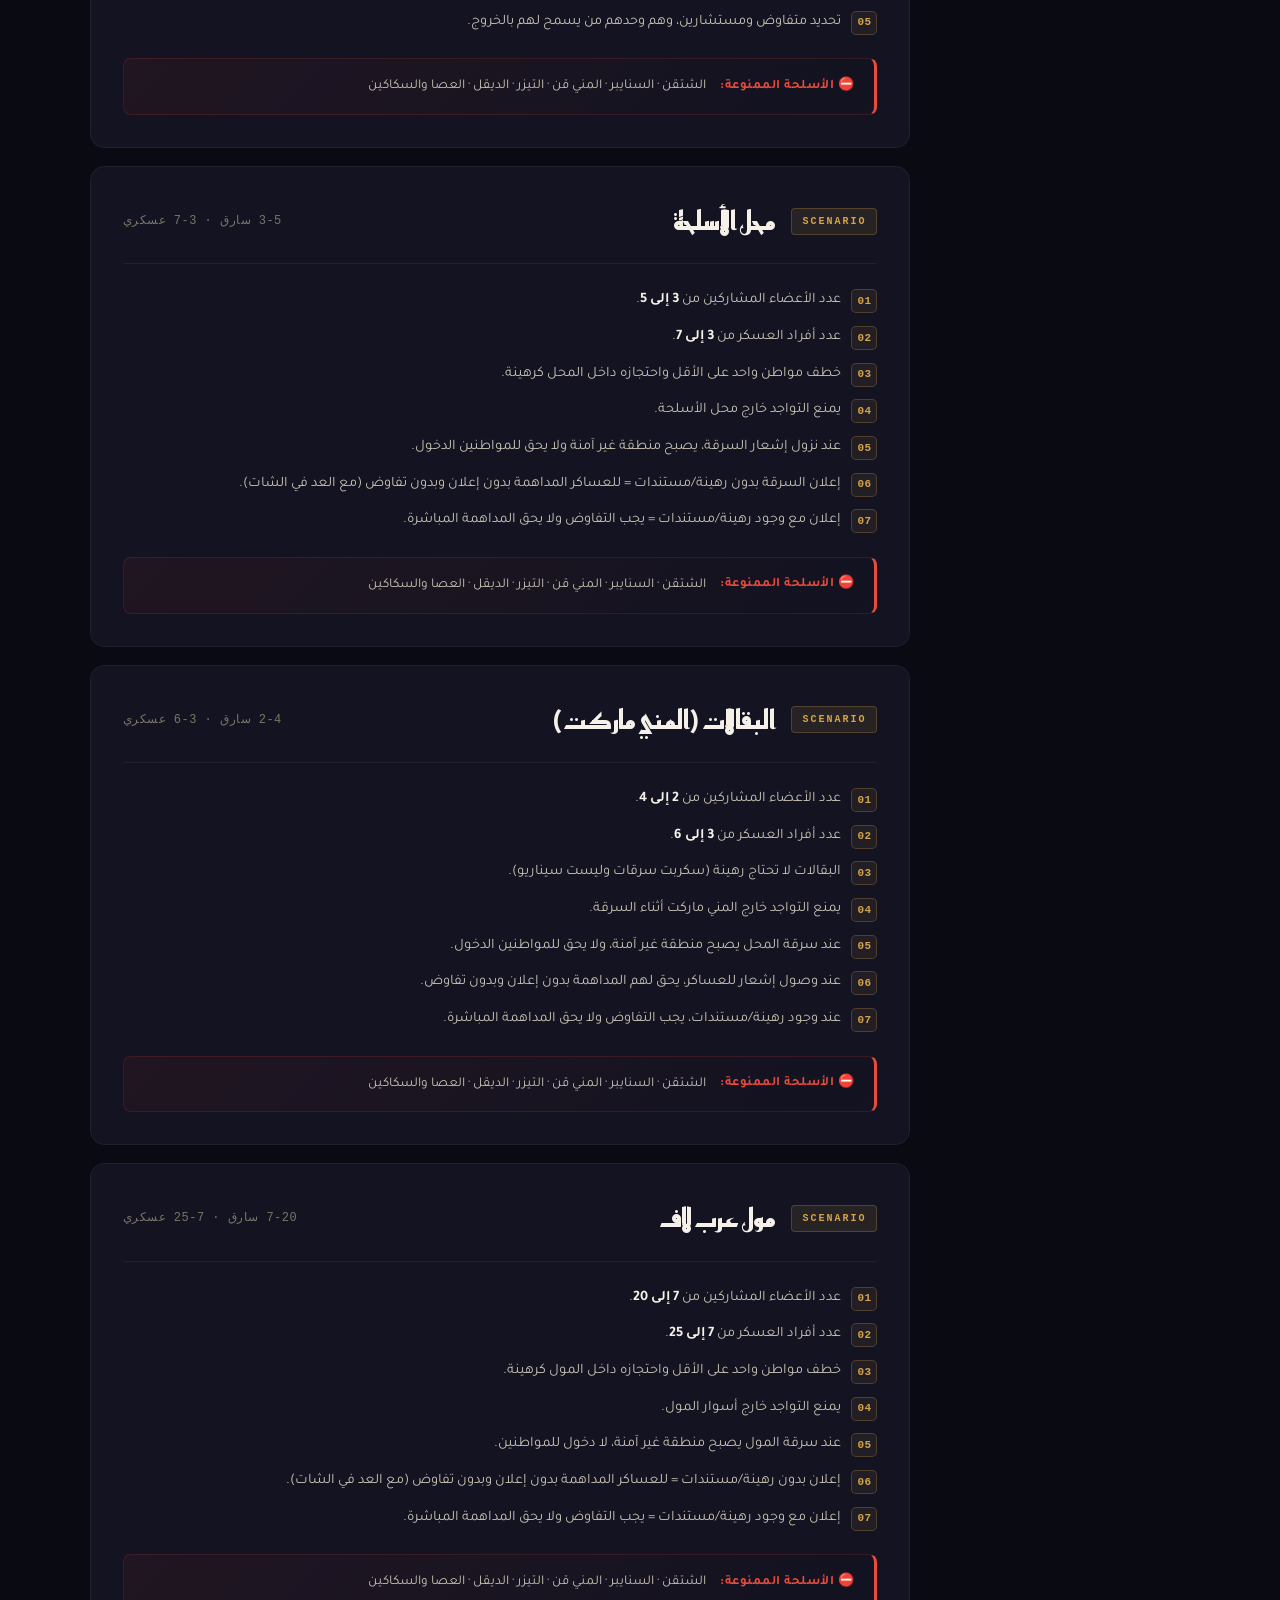
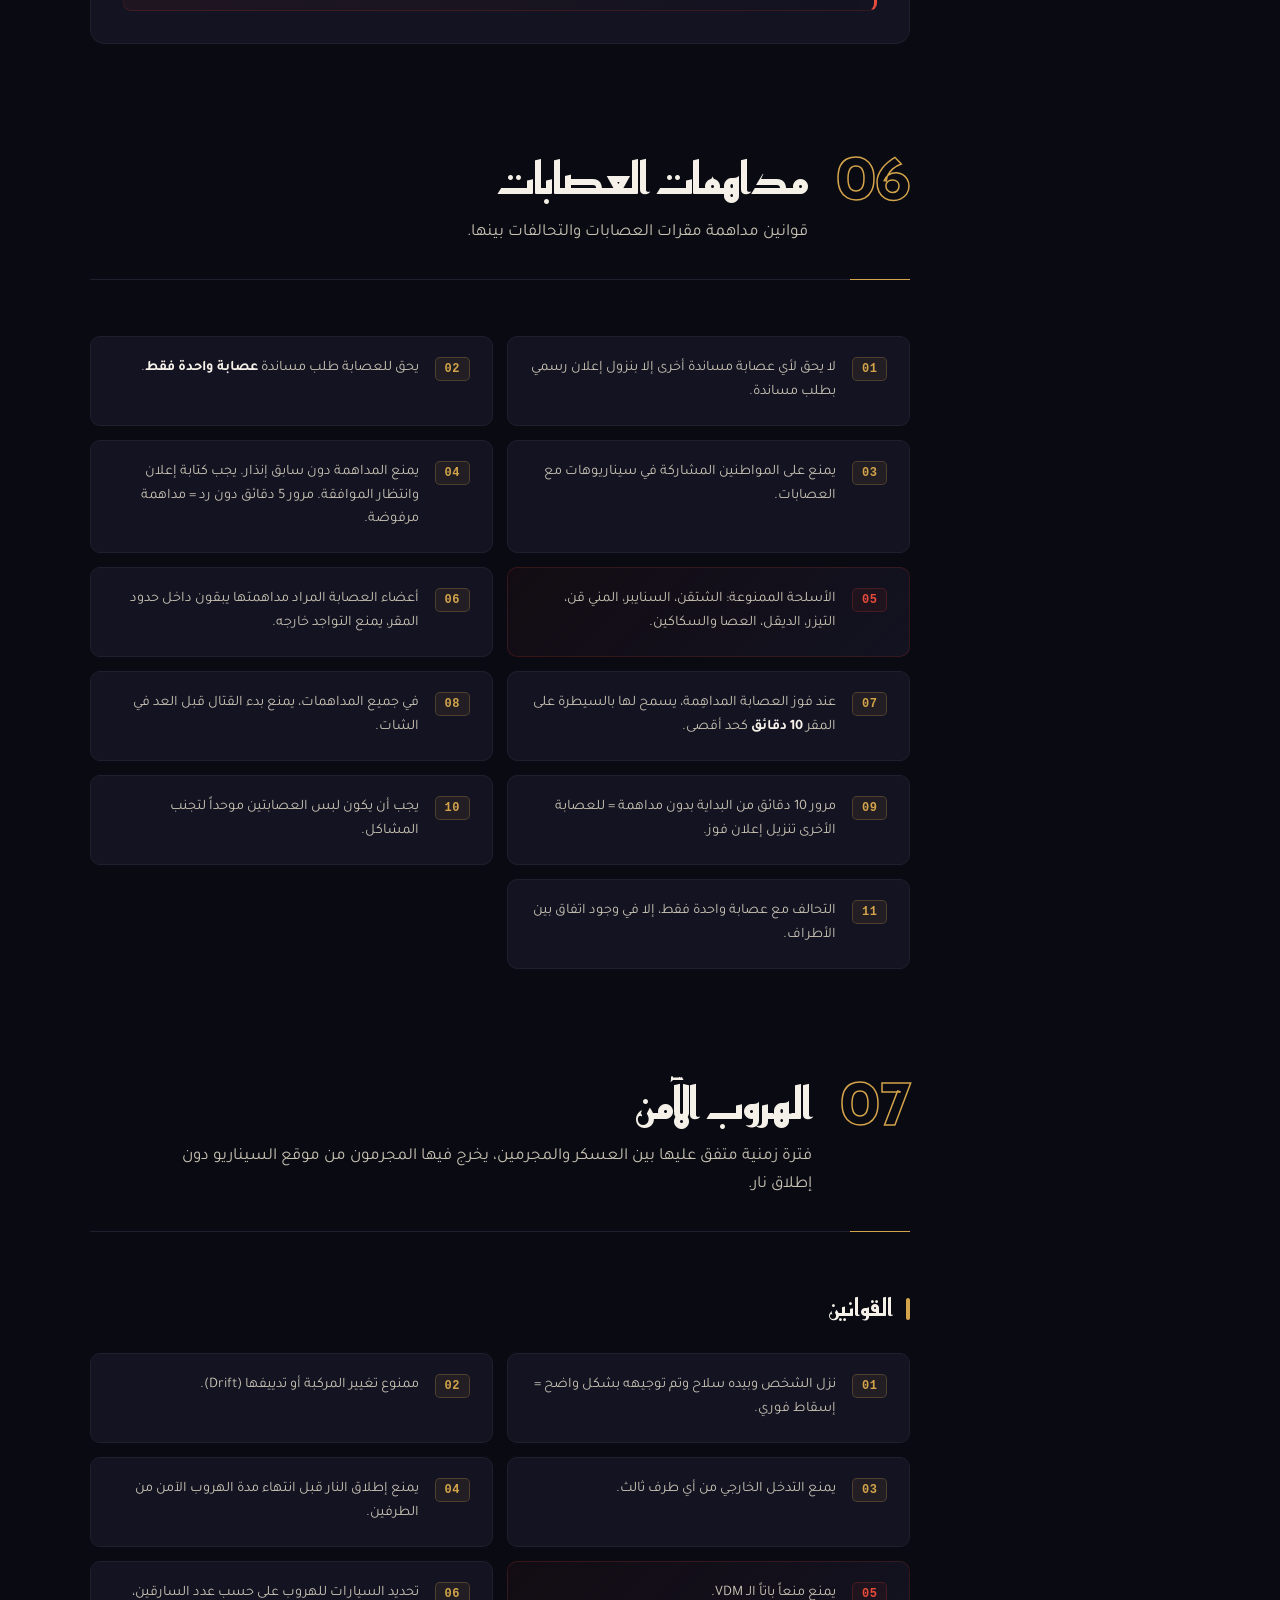
==== commit 5b178144: "Update index.html" ====
--- a/index.html
+++ b/index.html
@@ -3,13 +3,13 @@
 <head>
 <meta charset="UTF-8">
 <meta name="viewport" content="width=device-width, initial-scale=1.0">
-<meta name="description" content="القوانين الرسمية لسيرفر  رين -   Reen RP. كل قوانين الدسكورد، السيرفر، السيناريوهات، التفاوض، والسرقات في مكان واحد.">
-<meta name="keywords" content="  رين,   Reen, FiveM, RP, رول بلاي, قوانين, سيرفر, دسكورد">
-<meta property="og:title" content="  رين | كتاب القوانين الرسمي">
-<meta property="og:description" content="القوانين الرسمية لسيرفر   رين للرول بلاي">
+<meta name="description" content="القوانين الرسمية لسيرفر رين - REN RP. كل قوانين الدسكورد، السيرفر، السيناريوهات، التفاوض، والسرقات في مكان واحد.">
+<meta name="keywords" content="سيرفر رين, REN RP, FiveM, RP, رول بلاي, قوانين, سيرفر, دسكورد">
+<meta property="og:title" content="سيرفر رين | كتاب القوانين الرسمي">
+<meta property="og:description" content="القوانين الرسمية لسيرفر رين للرول بلاي">
 <meta property="og:type" content="website">
 <meta name="theme-color" content="#0a0a0f">
-<title>  رين | كتاب القوانين الرسمي</title>
+<title>سيرفر رين | كتاب القوانين الرسمي</title>
 
 <link rel="preconnect" href="https://fonts.googleapis.com">
 <link rel="preconnect" href="https://fonts.gstatic.com" crossorigin>
@@ -29,9 +29,11 @@
 <div class="loader" id="loader">
   <div class="loader-inner">
     <div class="loader-logo">
-      <span class="loader-letter">ع</span>
+      <span class="loader-letter">س</span>
+      <span class="loader-letter">ي</span>
       <span class="loader-letter">ر</span>
-      <span class="loader-letter">ب</span>
+      <span class="loader-letter">ف</span>
+      <span class="loader-letter">ر</span>
       <span class="loader-letter loader-space"></span>
       <span class="loader-letter">ر</span>
       <span class="loader-letter">ي</span>
@@ -57,8 +59,8 @@
       </svg>
     </div>
     <div class="brand-text">
-      <h1 class="brand-title">  رين</h1>
-      <span class="brand-sub">  Reen RP</span>
+      <h1 class="brand-title">سيرفر رين</h1>
+      <span class="brand-sub">REN RP</span>
     </div>
   </div>
 
@@ -104,7 +106,7 @@
     </h1>
 
     <p class="hero-desc">
-      المرجع الكامل لقوانين سيرفر <strong>  رين</strong> للرول بلاي. كل قانون موثّق ومنظّم، من الدسكورد إلى السيناريوهات الأكثر تعقيداً.
+      المرجع الكامل لقوانين <strong>سيرفر رين</strong> للرول بلاي. كل قانون موثّق ومنظّم، من الدسكورد إلى السيناريوهات الأكثر تعقيداً.
     </p>
 
     <div class="hero-actions">
@@ -205,7 +207,7 @@
     <div class="rules-grid">
       <article class="rule"><div class="rule-num">01</div><p>احترام جميع اللاعبين، والابتعاد تماماً عن السب والاستهبال والإهانة والعنصرية.</p></article>
       <article class="rule danger"><div class="rule-num">02</div><p>يمنع منعاً باتاً التدخل في الشؤون الدينية أو السياسية. <strong>العقوبة قد تصل للباند النهائي.</strong></p></article>
-      <article class="rule"><div class="rule-num">03</div><p>يمنع منعاً باتاً نشر السيرفرات الأخرى، سواء أجنبية أو  ية.</p></article>
+      <article class="rule"><div class="rule-num">03</div><p>يمنع منعاً باتاً نشر السيرفرات الأخرى، سواء أجنبية أو عربية.</p></article>
       <article class="rule"><div class="rule-num">04</div><p>يمنع منعاً باتاً استعمال القلتشات. <em>وجود الثغرة لا يعطيك صلاحية استخدامها.</em></p></article>
       <article class="rule danger"><div class="rule-num">05</div><p>يمنع منعاً باتاً القتل العشوائي (RDM).</p></article>
       <article class="rule danger"><div class="rule-num">06</div><p>يمنع منعاً باتاً استخدام المركبة كسلاح أو الصدم العشوائي (VDM).</p></article>
@@ -563,11 +565,11 @@
       </div>
     </div>
 
-    <!-- مول   لاف -->
+    <!-- مول عرب لاف -->
     <div class="robbery-card">
       <div class="rc-head">
         <span class="rc-tag">SCENARIO</span>
-        <h3>مول   لاف</h3>
+        <h3>مول عرب لاف</h3>
         <span class="rc-meta">7-20 سارق · 7-25 عسكري</span>
       </div>
       <ol class="rc-rules">
@@ -697,7 +699,7 @@
   <!-- ═══════ خاتمة ═══════ -->
   <section class="section ending">
     <div class="ending-card">
-      <div class="ending-mark">  رين</div>
+      <div class="ending-mark">سيرفر رين</div>
       <h2>تذكير قبل الانطلاق</h2>
       <ul class="ending-list">
         <li><span>›</span><div>الجهل بالقانون لا يُعفي من العقوبة.</div></li>
@@ -705,7 +707,7 @@
         <li><span>›</span><div>عند الشك أو الاستفسار، توجه لروم الاستفسارات.</div></li>
         <li><span>›</span><div>الاحترام أساس كل تعامل، داخل اللعبة وخارجها.</div></li>
       </ul>
-      <p class="ending-quote">إدارة   رين تتمنى لكم تجربة لا تُنسى</p>
+      <p class="ending-quote">إدارة سيرفر رين تتمنى لكم تجربة لا تُنسى</p>
     </div>
   </section>
 
@@ -713,8 +715,8 @@
     <div class="footer-line"></div>
     <div class="footer-content">
       <div class="footer-brand">
-        <strong>  رين</strong>
-        <span>  Reen RP</span>
+        <strong>سيرفر رين</strong>
+        <span>REN RP Server</span>
       </div>
       <div class="footer-text">
         © 2026 — كتاب القوانين الرسمي · كل الحقوق محفوظة
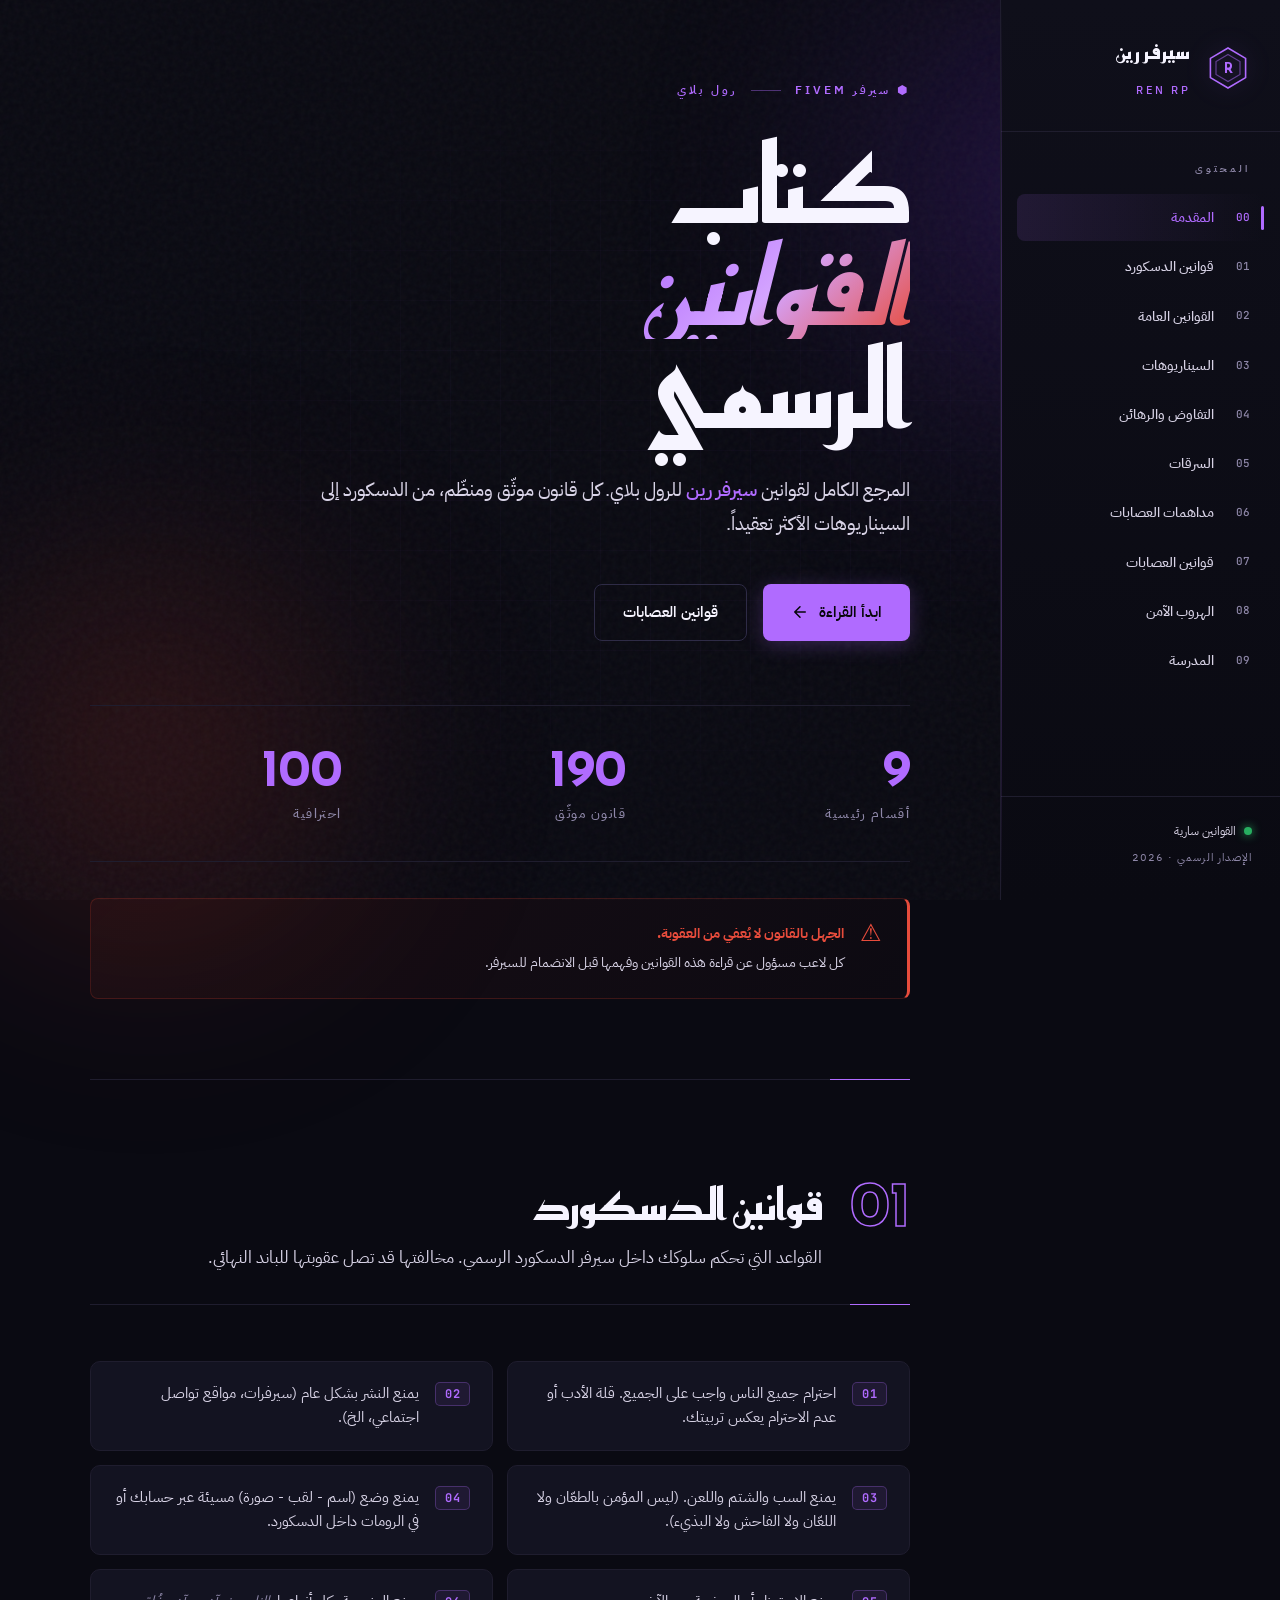
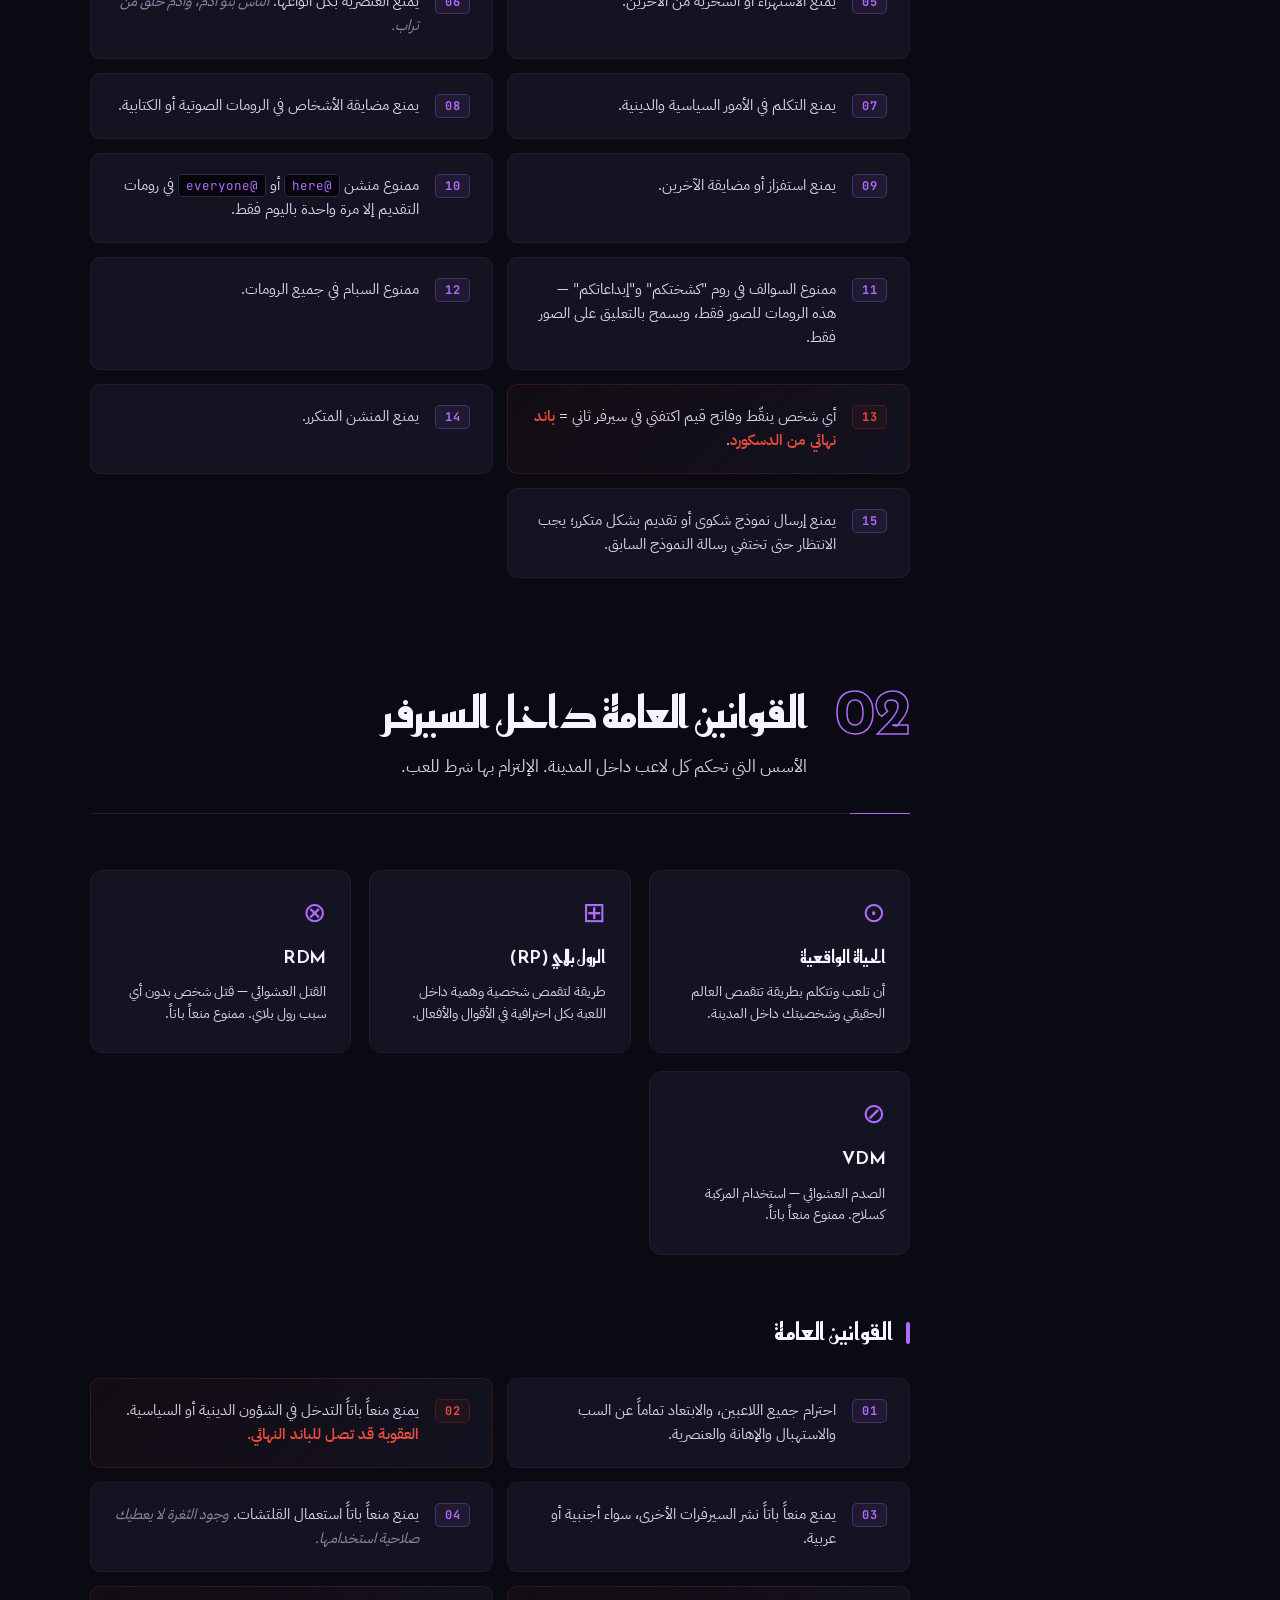
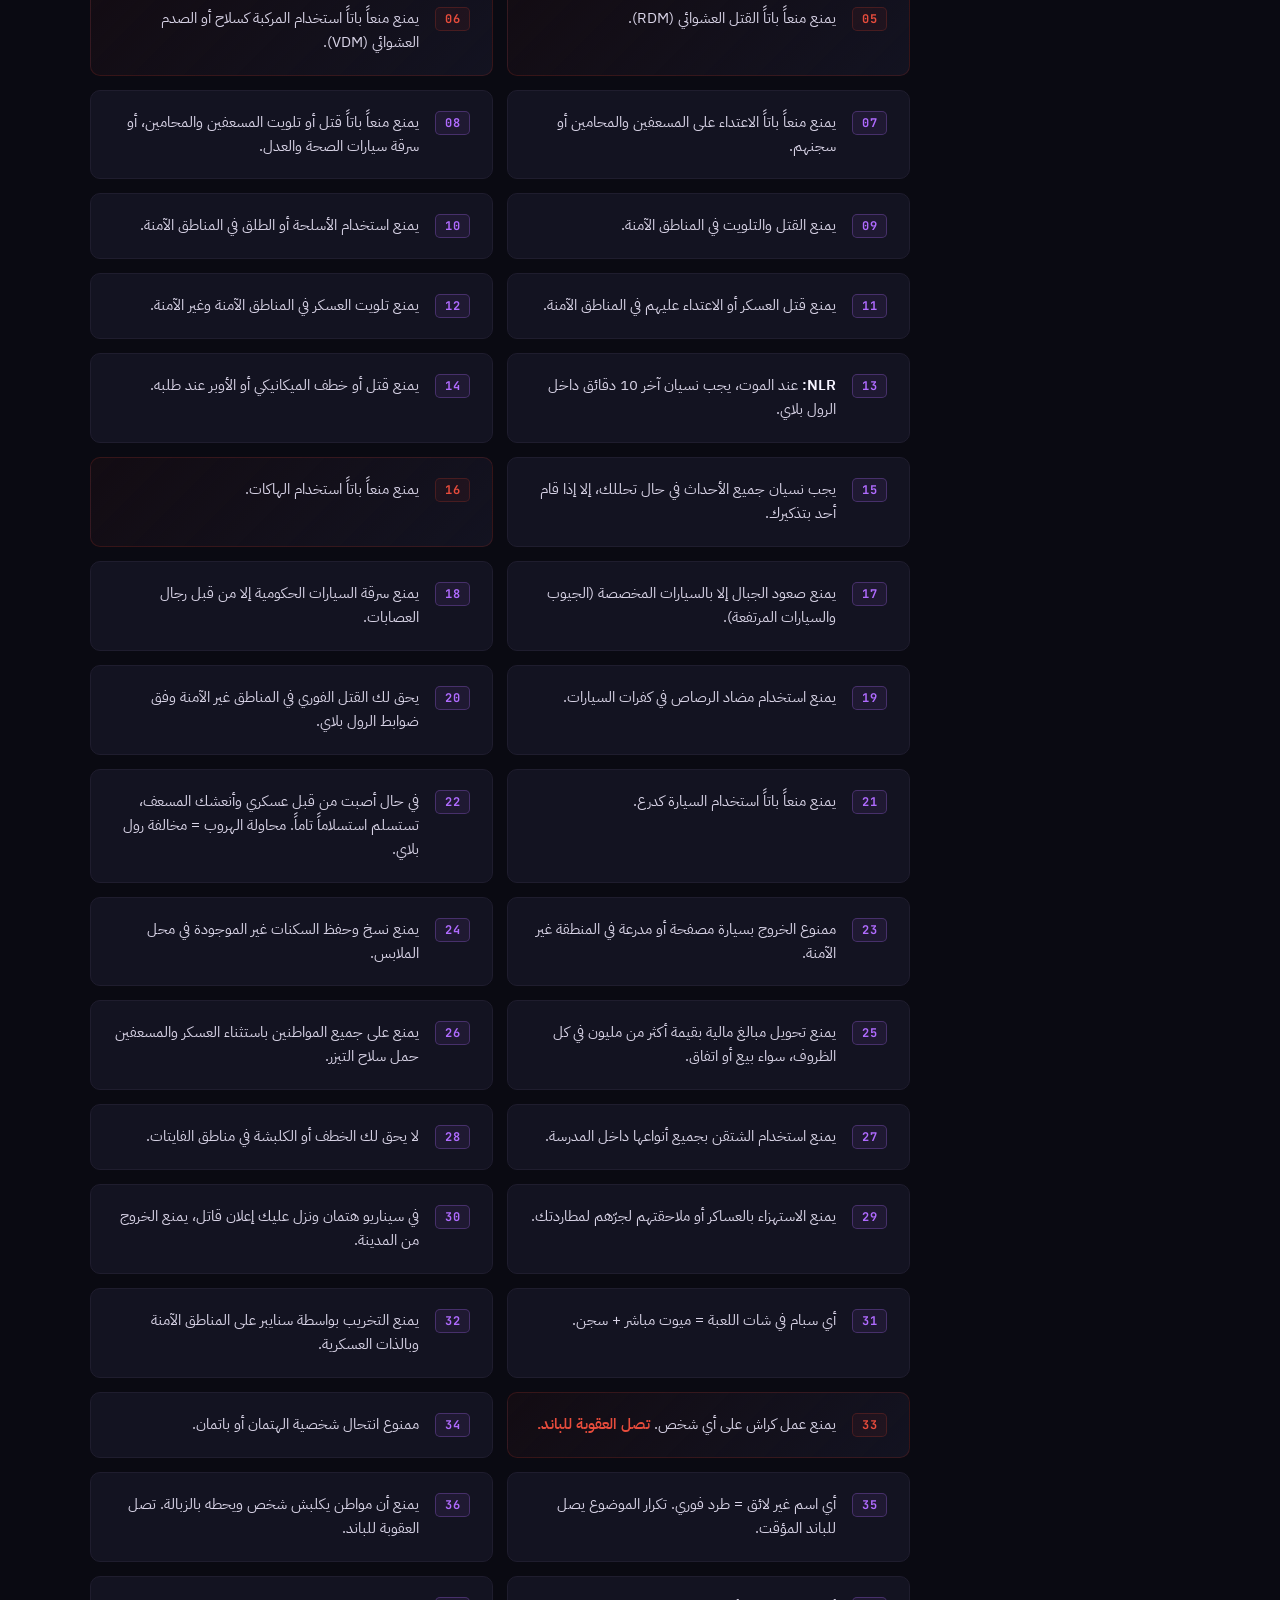
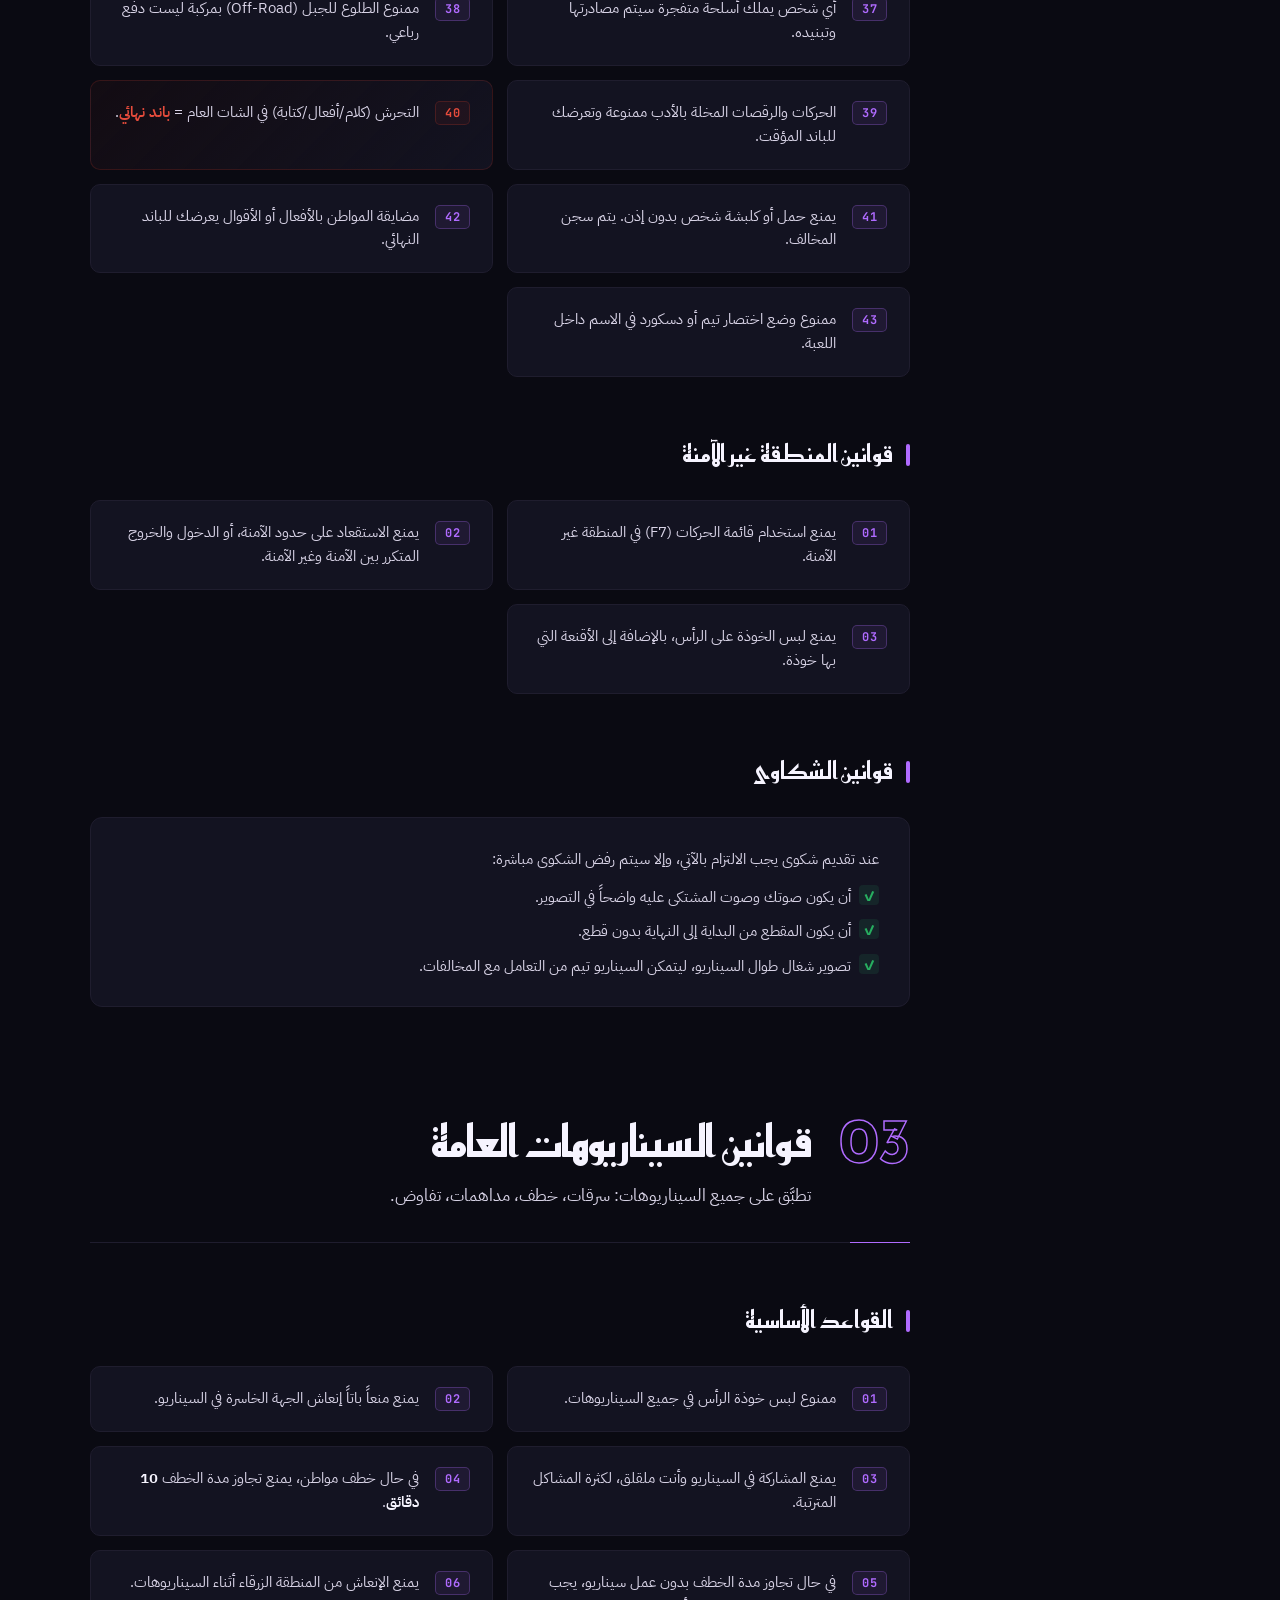
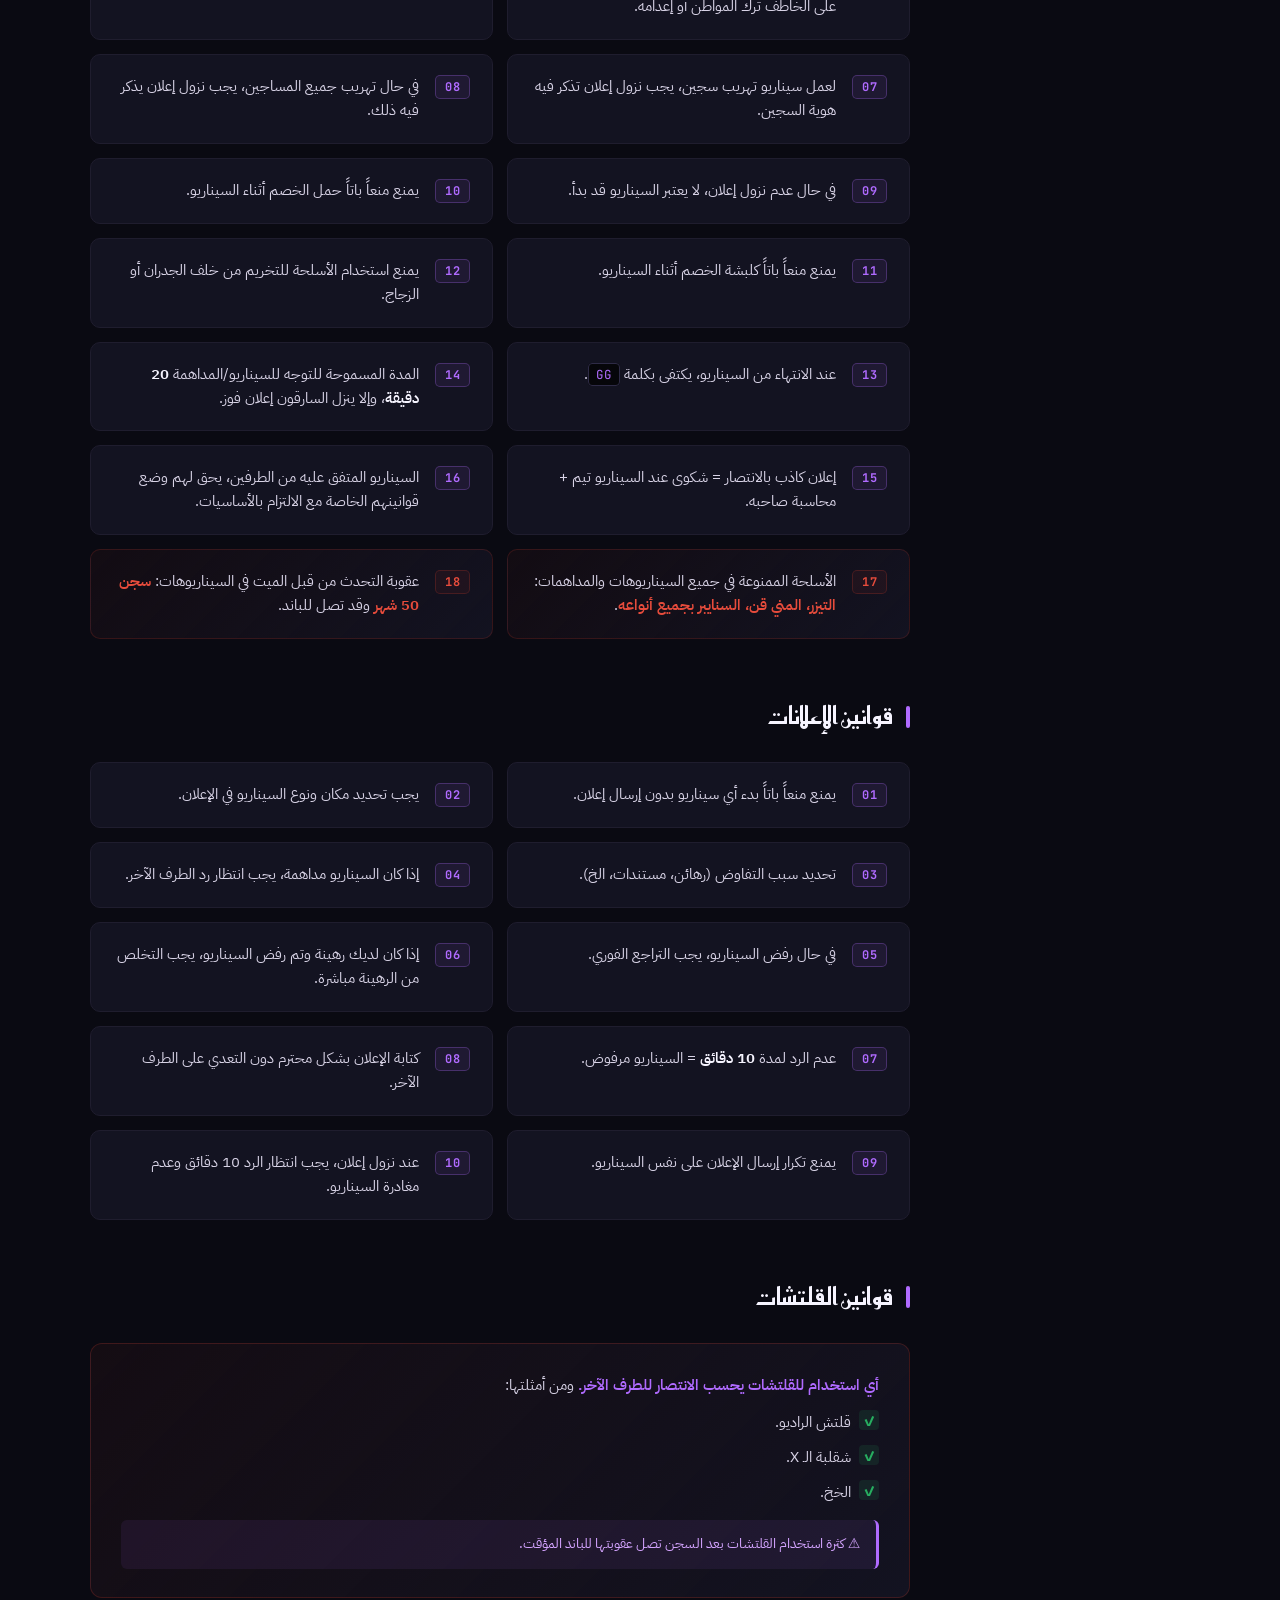
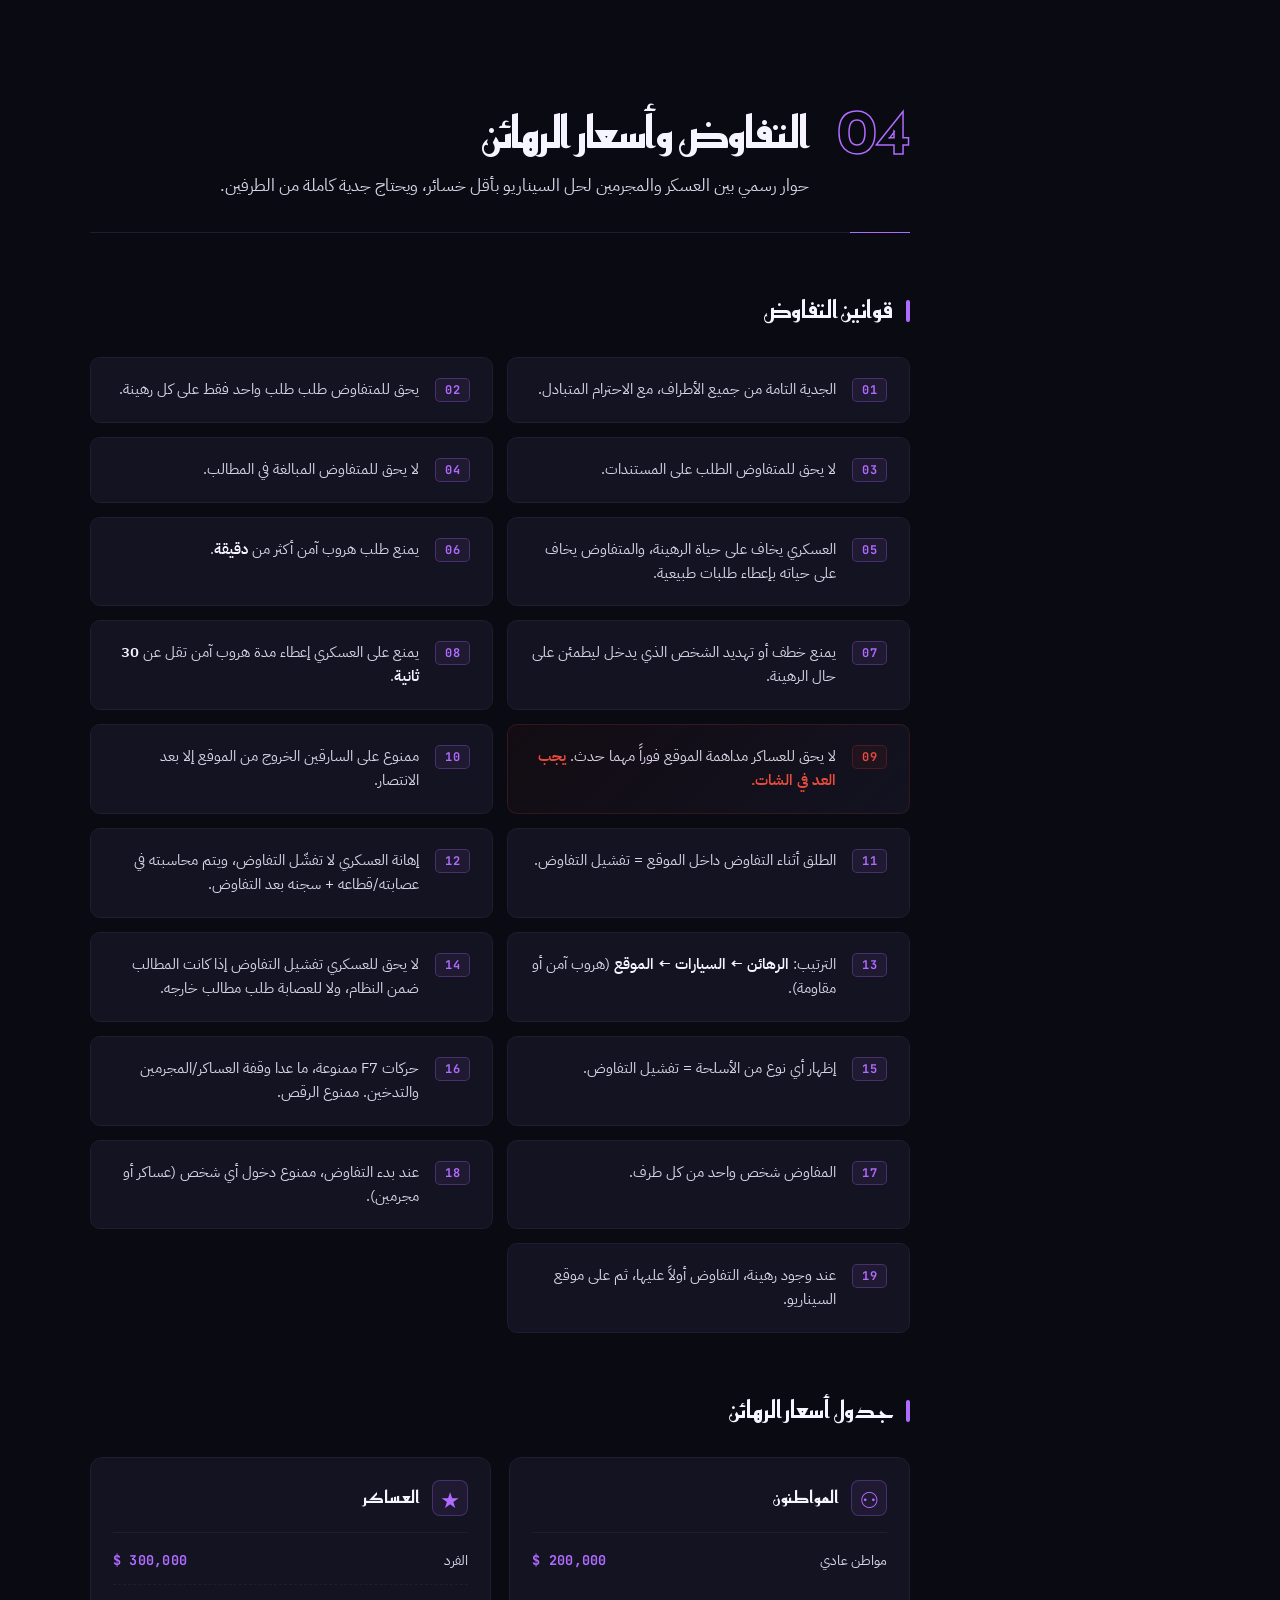
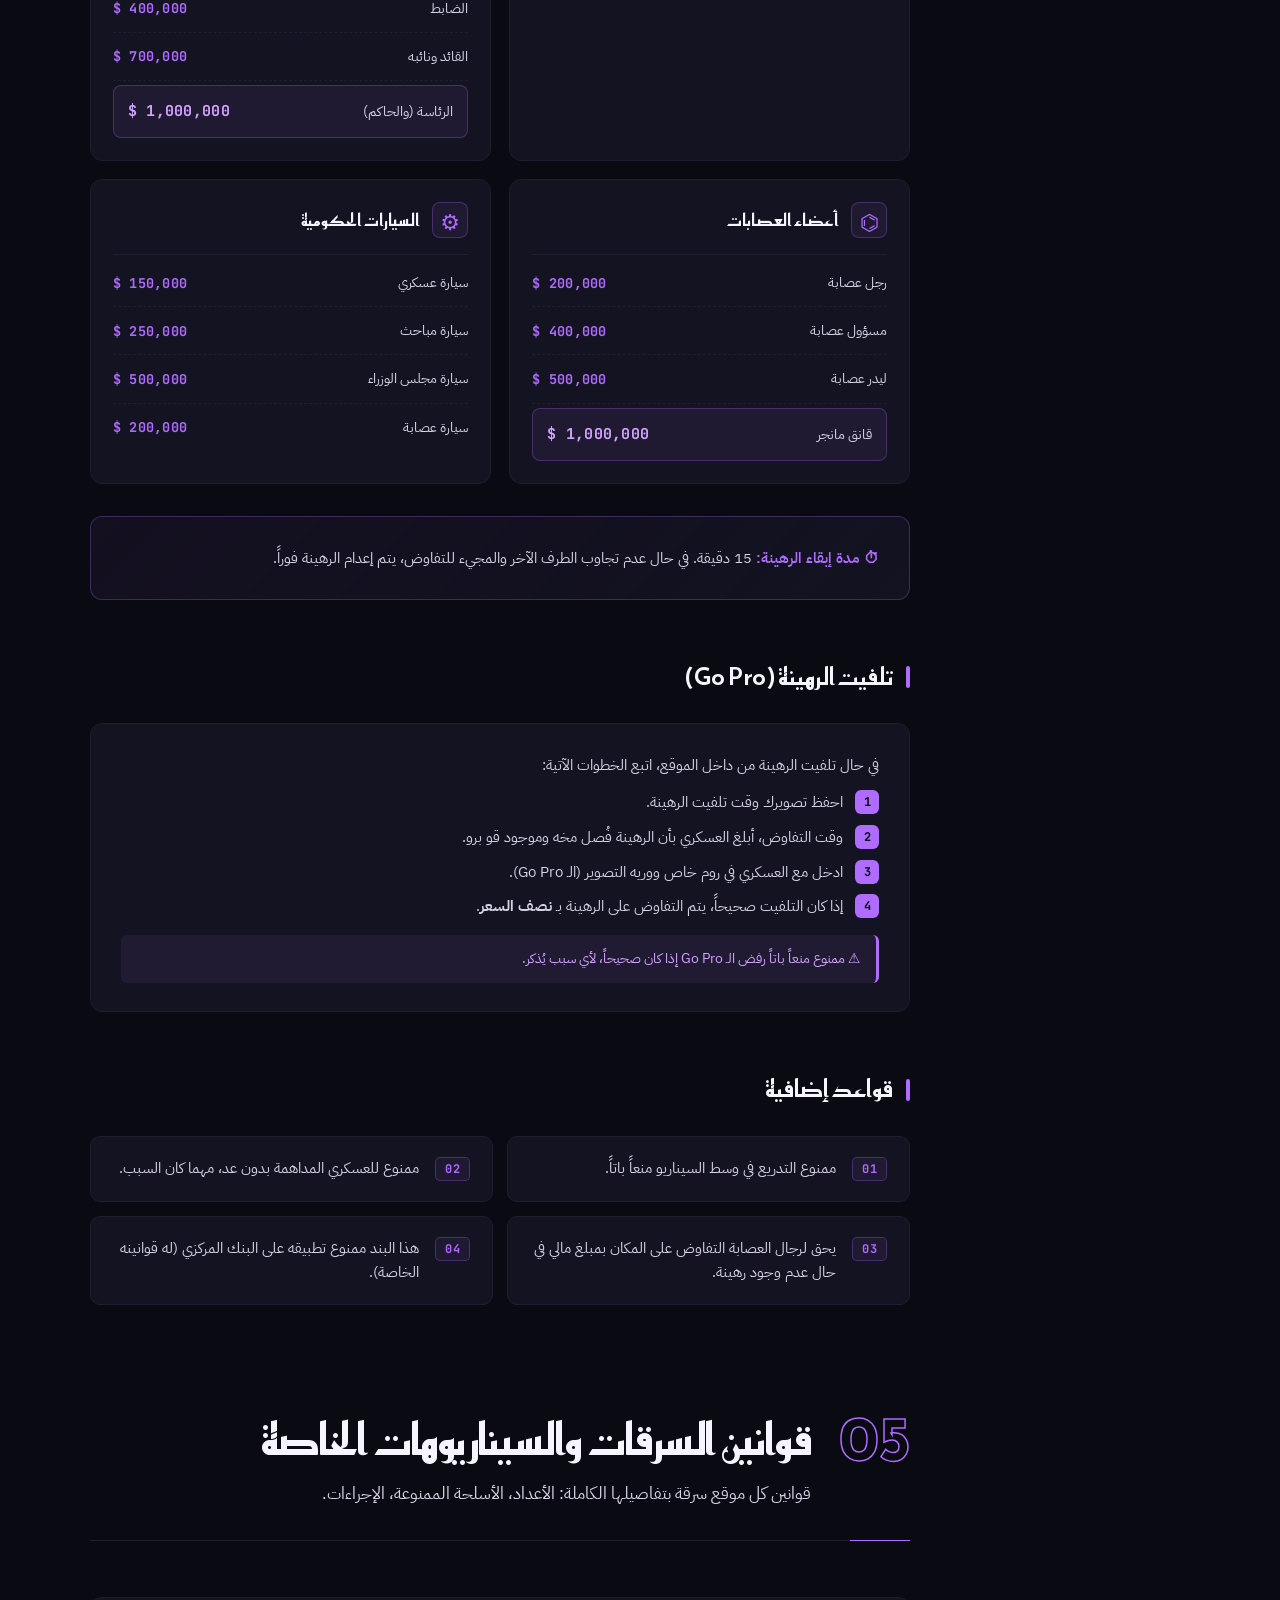
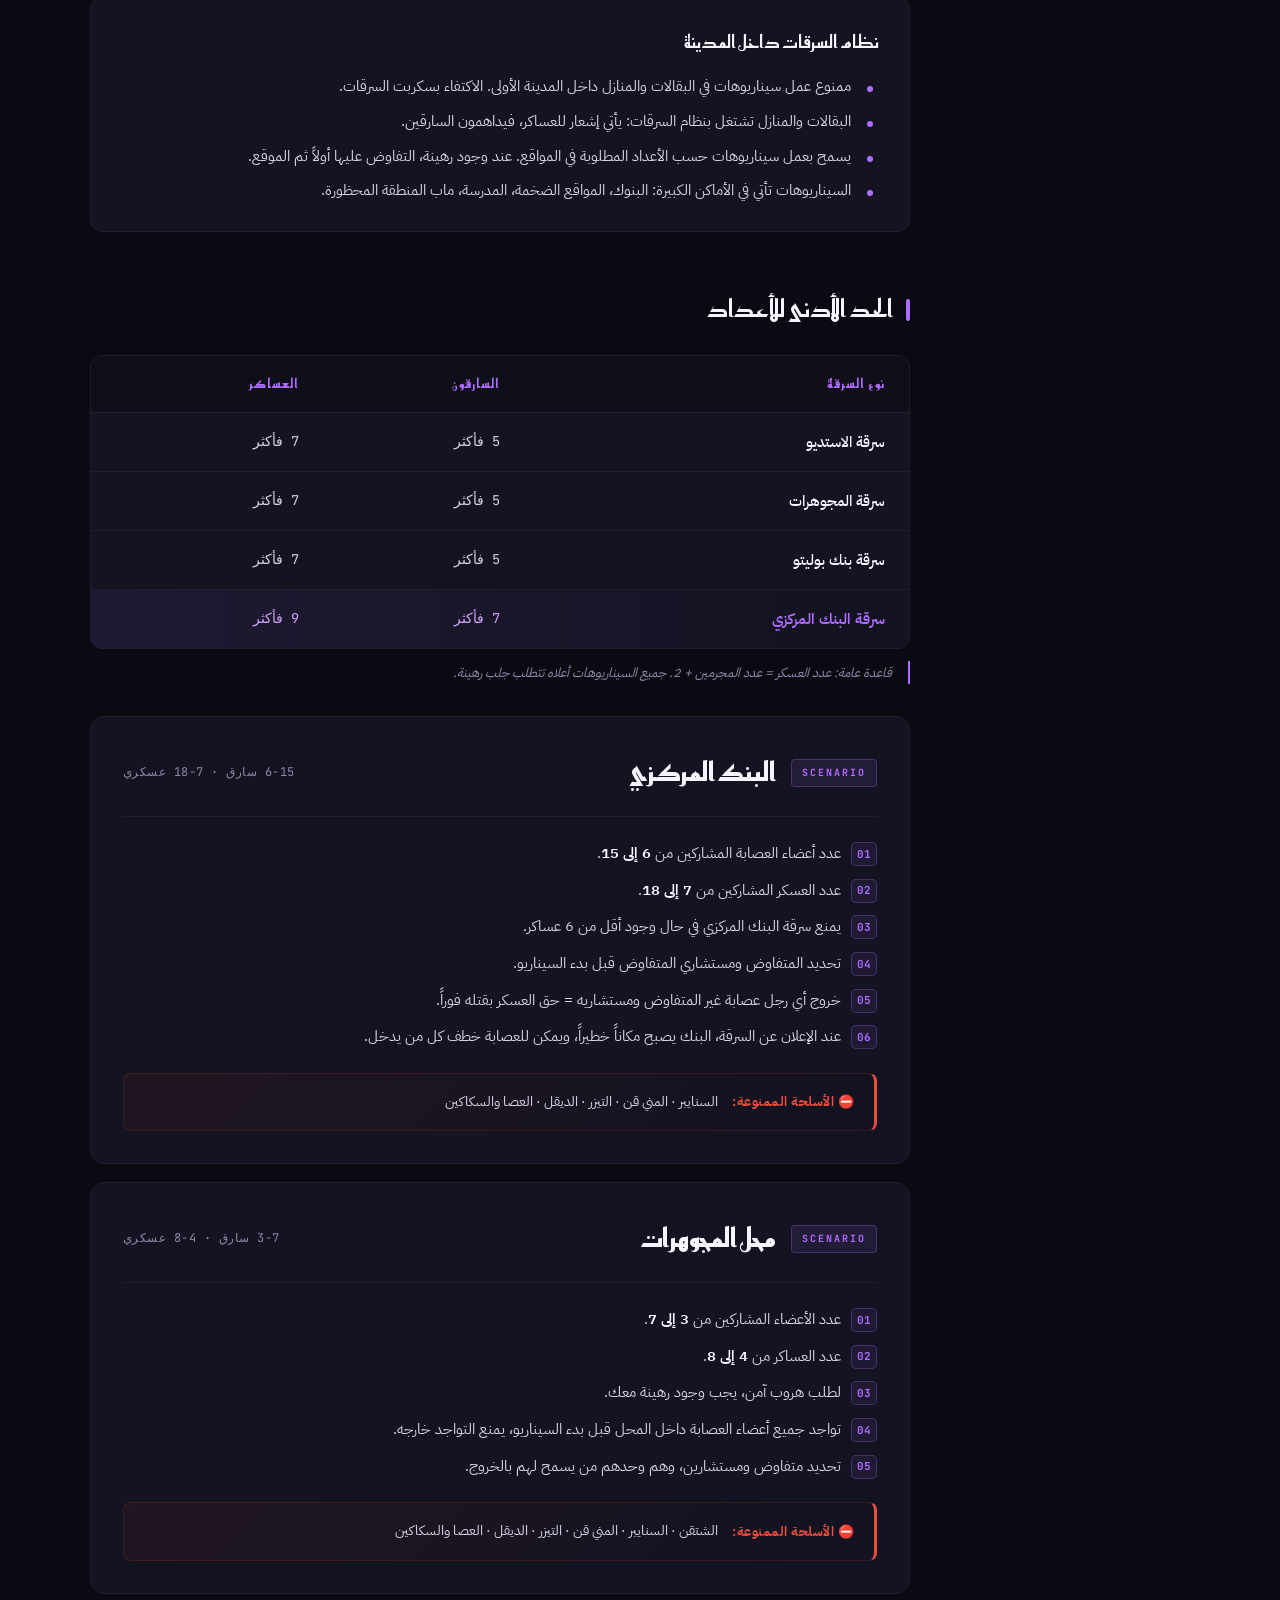
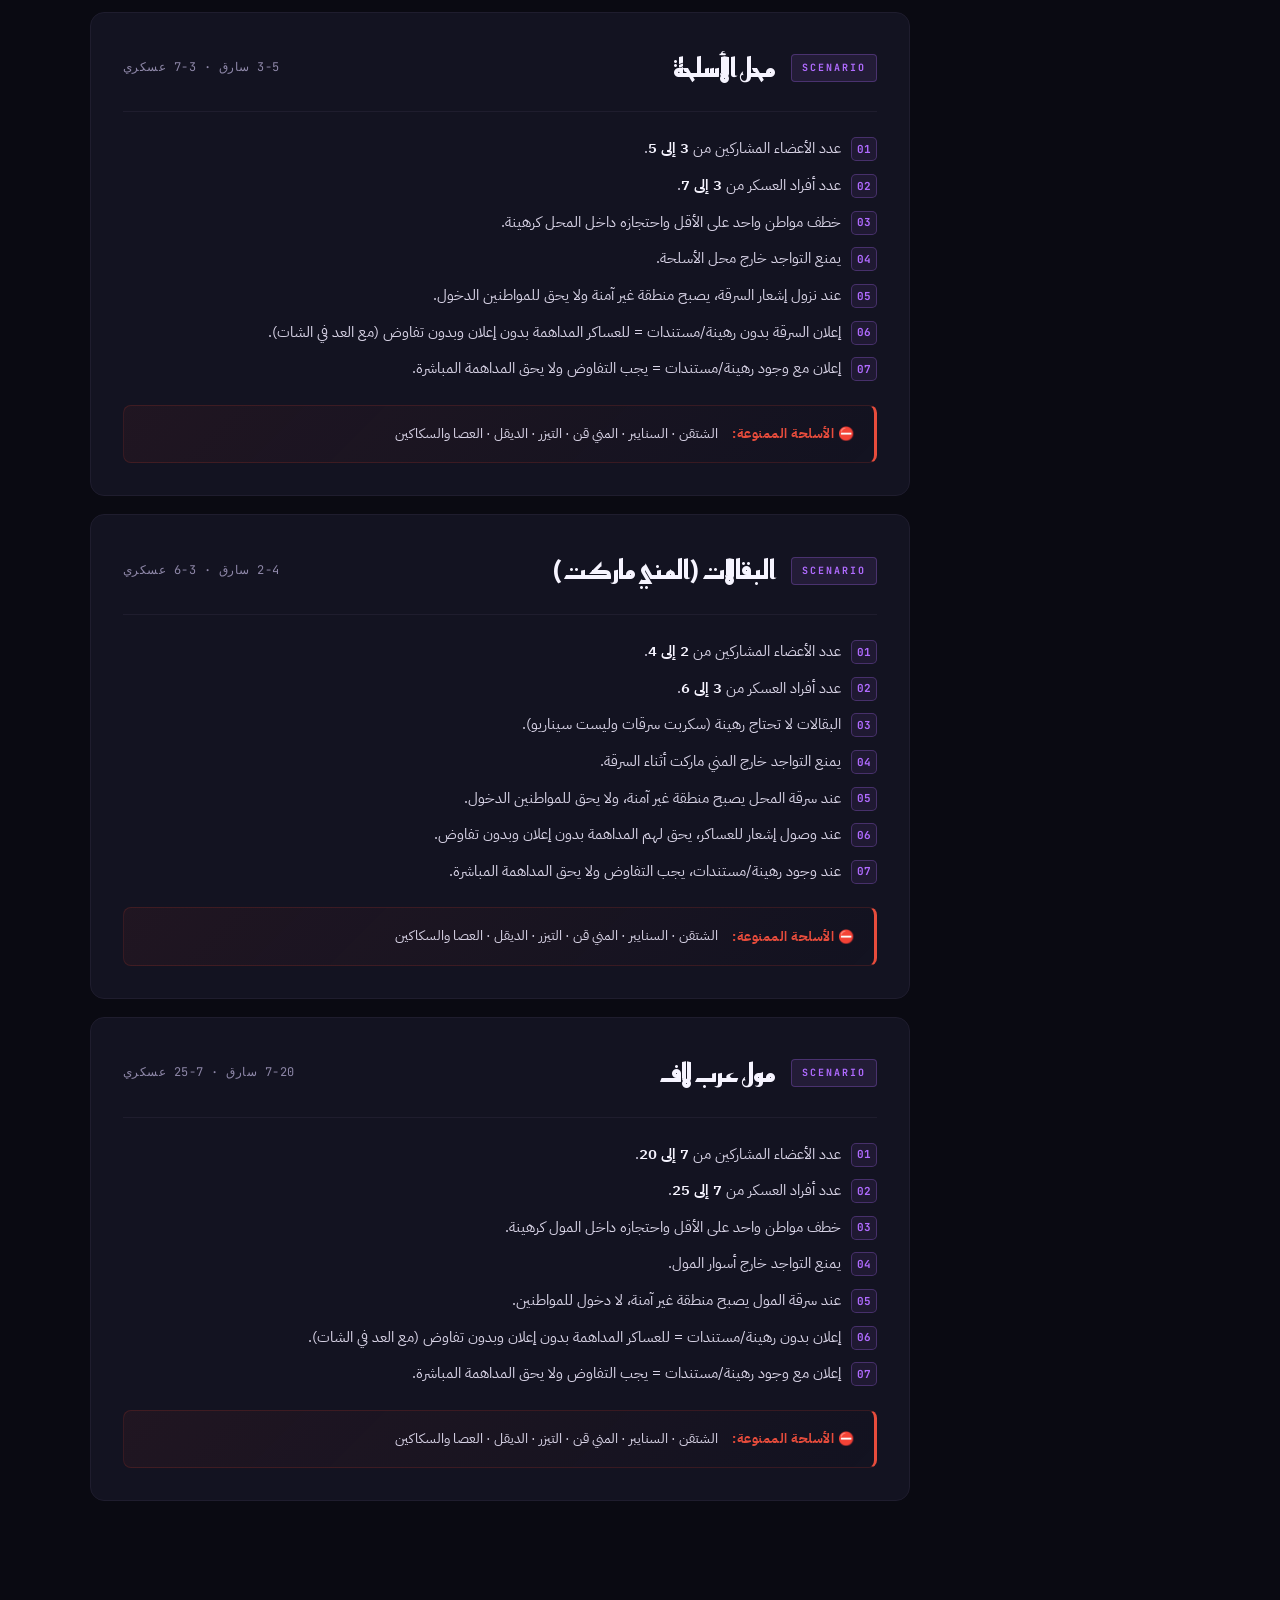
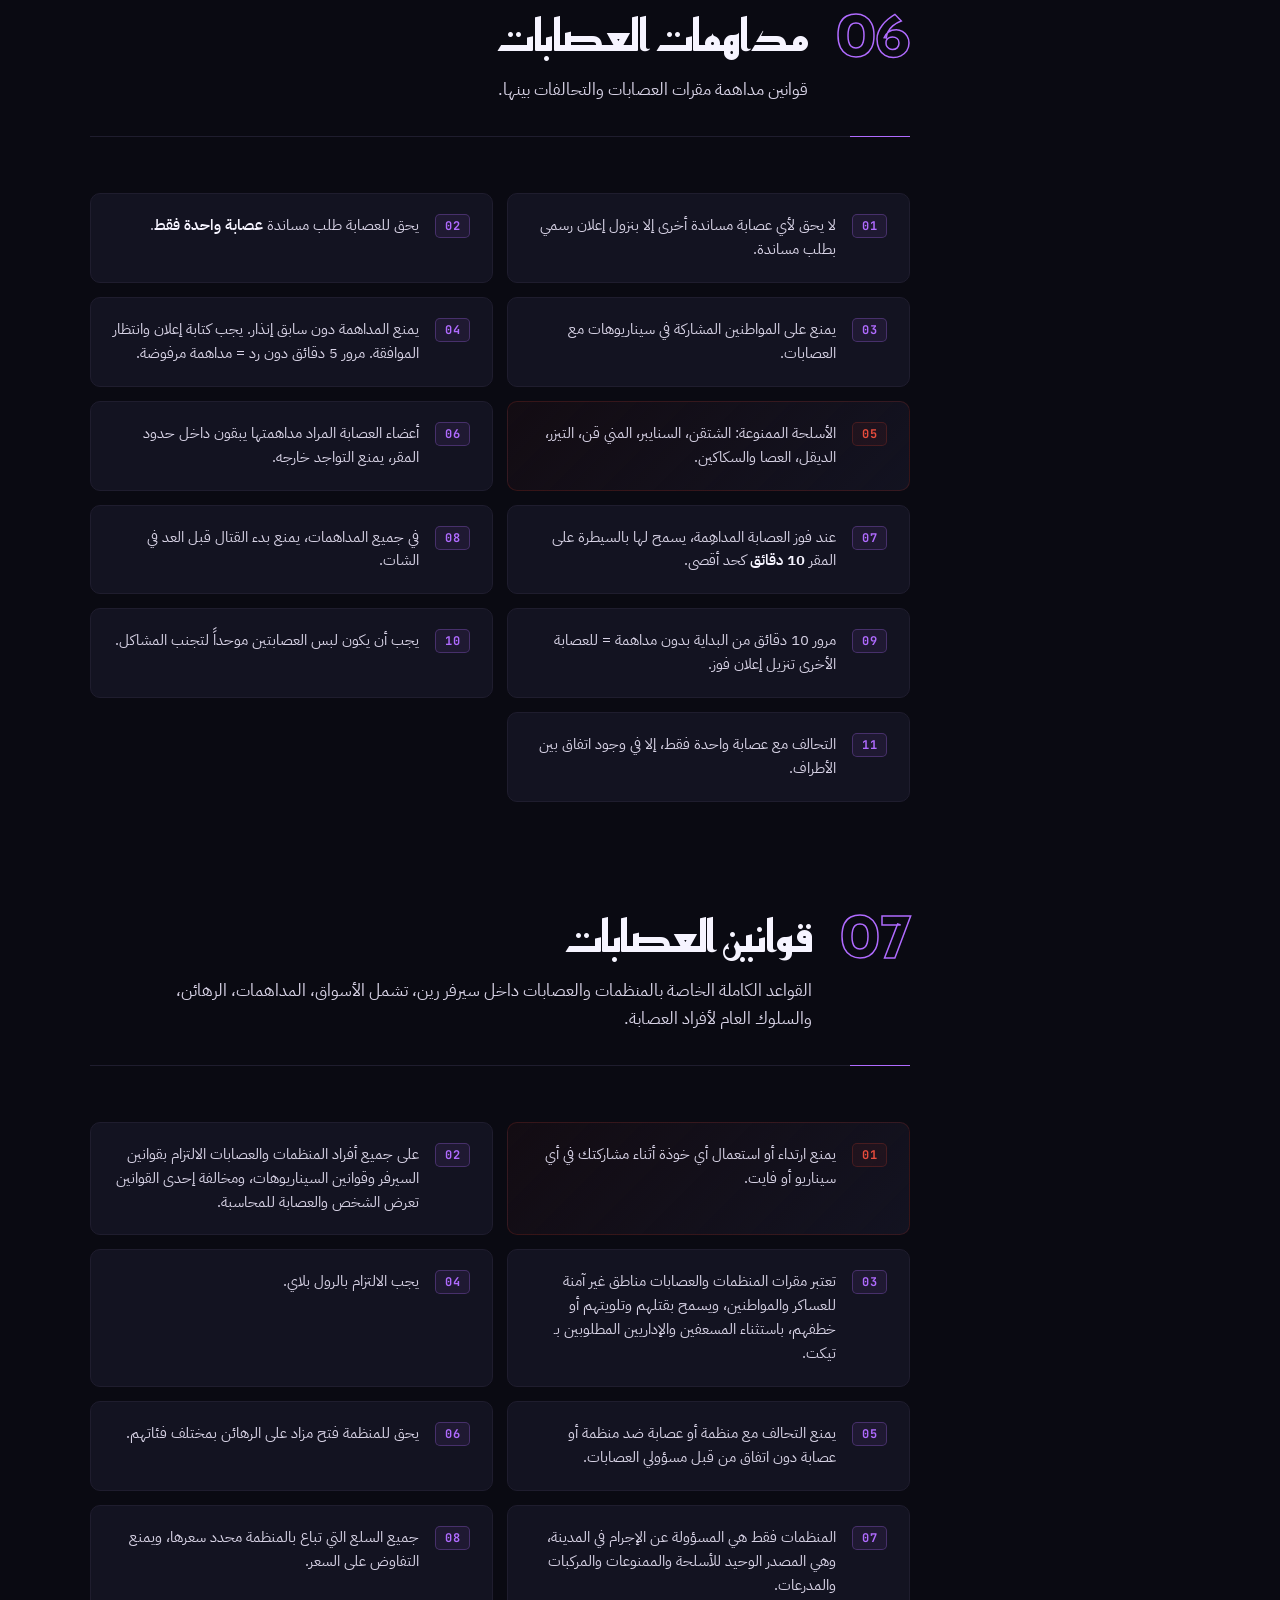
==== commit f5ab85fb: "Update index.html" ====
--- a/index.html
+++ b/index.html
@@ -3,17 +3,17 @@
 <head>
 <meta charset="UTF-8">
 <meta name="viewport" content="width=device-width, initial-scale=1.0">
-<meta name="description" content="القوانين الرسمية لسيرفر رين - REN RP. كل قوانين الدسكورد، السيرفر، السيناريوهات، التفاوض، والسرقات في مكان واحد.">
-<meta name="keywords" content="سيرفر رين, REN RP, FiveM, RP, رول بلاي, قوانين, سيرفر, دسكورد">
+<meta name="description" content="القوانين الرسمية لسيرفر رين - REN RP. كل قوانين الدسكورد، السيرفر، السيناريوهات، التفاوض، السرقات، والعصابات في مكان واحد.">
+<meta name="keywords" content="سيرفر رين, REN RP, FiveM, RP, رول بلاي, قوانين, سيرفر, دسكورد, عصابات">
 <meta property="og:title" content="سيرفر رين | كتاب القوانين الرسمي">
 <meta property="og:description" content="القوانين الرسمية لسيرفر رين للرول بلاي">
 <meta property="og:type" content="website">
-<meta name="theme-color" content="#0a0a0f">
+<meta name="theme-color" content="#0a0a12">
 <title>سيرفر رين | كتاب القوانين الرسمي</title>
 
 <link rel="preconnect" href="https://fonts.googleapis.com">
 <link rel="preconnect" href="https://fonts.gstatic.com" crossorigin>
-<link href="https://fonts.googleapis.com/css2?family=Tajawal:wght@300;400;500;700;800;900&family=Reem+Kufi:wght@400;500;600;700&family=Cairo:wght@200;300;400;600;700;900&display=swap" rel="stylesheet">
+<link href="https://fonts.googleapis.com/css2?family=IBM+Plex+Sans+Arabic:wght@300;400;500;600;700&family=Readex+Pro:wght@300;400;500;600;700&family=Reem+Kufi:wght@400;500;600;700&family=JetBrains+Mono:wght@400;500;700&display=swap" rel="stylesheet">
 
 <link rel="stylesheet" href="styles.css">
 </head>
@@ -48,6 +48,12 @@
   <span></span><span></span><span></span>
 </button>
 
+<!-- ░░░░░ تنبيه نسخ الرابط ░░░░░ -->
+<div class="toast" id="toast">
+  <span class="toast-icon">✓</span>
+  <span class="toast-text">تم نسخ رابط القانون</span>
+</div>
+
 <!-- ░░░░░ الشريط الجانبي ░░░░░ -->
 <aside class="sidebar" id="sidebar">
   <div class="sidebar-brand">
@@ -74,8 +80,9 @@
       <li><a href="#negotiation" class="nav-link"><span class="nav-num">04</span><span>التفاوض والرهائن</span></a></li>
       <li><a href="#robberies" class="nav-link"><span class="nav-num">05</span><span>السرقات</span></a></li>
       <li><a href="#raids" class="nav-link"><span class="nav-num">06</span><span>مداهمات العصابات</span></a></li>
-      <li><a href="#escape" class="nav-link"><span class="nav-num">07</span><span>الهروب الآمن</span></a></li>
-      <li><a href="#school" class="nav-link"><span class="nav-num">08</span><span>المدرسة</span></a></li>
+      <li><a href="#gangs" class="nav-link"><span class="nav-num">07</span><span>قوانين العصابات</span></a></li>
+      <li><a href="#escape" class="nav-link"><span class="nav-num">08</span><span>الهروب الآمن</span></a></li>
+      <li><a href="#school" class="nav-link"><span class="nav-num">09</span><span>المدرسة</span></a></li>
     </ul>
   </nav>
 
@@ -114,16 +121,16 @@
         <span>ابدأ القراءة</span>
         <svg width="18" height="18" viewBox="0 0 24 24" fill="none"><path d="M19 12H5M12 19l-7-7 7-7" stroke="currentColor" stroke-width="2" stroke-linecap="round" stroke-linejoin="round"/></svg>
       </a>
-      <a href="#robberies" class="btn btn-ghost">قوانين السرقات</a>
+      <a href="#gangs" class="btn btn-ghost">قوانين العصابات</a>
     </div>
 
     <div class="hero-stats">
       <div class="stat">
-        <div class="stat-num" data-count="8">0</div>
+        <div class="stat-num" data-count="9">0</div>
         <div class="stat-label">أقسام رئيسية</div>
       </div>
       <div class="stat">
-        <div class="stat-num" data-count="150">0</div>
+        <div class="stat-num" data-count="190">0</div>
         <div class="stat-label">قانون موثّق</div>
       </div>
       <div class="stat">
@@ -152,21 +159,21 @@
     </div>
 
     <div class="rules-grid">
-      <article class="rule"><div class="rule-num">01</div><p>احترام جميع الناس واجب على الجميع. قلة الأدب أو عدم الاحترام يعكس تربيتك.</p></article>
-      <article class="rule"><div class="rule-num">02</div><p>يمنع النشر بشكل عام (سيرفرات، مواقع تواصل اجتماعي، الخ).</p></article>
-      <article class="rule"><div class="rule-num">03</div><p>يمنع السب والشتم واللعن. (ليس المؤمن بالطعّان ولا اللعّان ولا الفاحش ولا البذيء).</p></article>
-      <article class="rule"><div class="rule-num">04</div><p>يمنع وضع (اسم - لقب - صورة) مسيئة عبر حسابك أو في الرومات داخل الدسكورد.</p></article>
-      <article class="rule"><div class="rule-num">05</div><p>يمنع الاستهزاء أو السخرية من الآخرين.</p></article>
-      <article class="rule"><div class="rule-num">06</div><p>يمنع العنصرية بكل أنواعها. <em>الناس بنو آدم، وآدم خُلق من تراب.</em></p></article>
-      <article class="rule"><div class="rule-num">07</div><p>يمنع التكلم في الأمور السياسية والدينية.</p></article>
-      <article class="rule"><div class="rule-num">08</div><p>يمنع مضايقة الأشخاص في الرومات الصوتية أو الكتابية.</p></article>
-      <article class="rule"><div class="rule-num">09</div><p>يمنع استفزاز أو مضايقة الآخرين.</p></article>
-      <article class="rule"><div class="rule-num">10</div><p>ممنوع منشن <code>@here</code> أو <code>@everyone</code> في رومات التقديم إلا مرة واحدة باليوم فقط.</p></article>
-      <article class="rule"><div class="rule-num">11</div><p>ممنوع السوالف في روم "كشختكم" و"إبداعاتكم" — هذه الرومات للصور فقط، ويسمح بالتعليق على الصور فقط.</p></article>
-      <article class="rule"><div class="rule-num">12</div><p>ممنوع السبام في جميع الرومات.</p></article>
-      <article class="rule danger"><div class="rule-num">13</div><p>أي شخص ينقّط وفاتح قيم اكتفتي في سيرفر ثاني = <strong>باند نهائي من الدسكورد</strong>.</p></article>
-      <article class="rule"><div class="rule-num">14</div><p>يمنع المنشن المتكرر.</p></article>
-      <article class="rule"><div class="rule-num">15</div><p>يمنع إرسال نموذج شكوى أو تقديم بشكل متكرر؛ يجب الانتظار حتى تختفي رسالة النموذج السابق.</p></article>
+      <article class="rule" id="discord-1"><div class="rule-num">01</div><p>احترام جميع الناس واجب على الجميع. قلة الأدب أو عدم الاحترام يعكس تربيتك.</p><a class="rule-link" href="#discord-1" data-copy="#discord-1" aria-label="نسخ رابط القانون">#</a></article>
+      <article class="rule" id="discord-2"><div class="rule-num">02</div><p>يمنع النشر بشكل عام (سيرفرات، مواقع تواصل اجتماعي، الخ).</p><a class="rule-link" href="#discord-2" data-copy="#discord-2" aria-label="نسخ رابط القانون">#</a></article>
+      <article class="rule" id="discord-3"><div class="rule-num">03</div><p>يمنع السب والشتم واللعن. (ليس المؤمن بالطعّان ولا اللعّان ولا الفاحش ولا البذيء).</p><a class="rule-link" href="#discord-3" data-copy="#discord-3" aria-label="نسخ رابط القانون">#</a></article>
+      <article class="rule" id="discord-4"><div class="rule-num">04</div><p>يمنع وضع (اسم - لقب - صورة) مسيئة عبر حسابك أو في الرومات داخل الدسكورد.</p><a class="rule-link" href="#discord-4" data-copy="#discord-4" aria-label="نسخ رابط القانون">#</a></article>
+      <article class="rule" id="discord-5"><div class="rule-num">05</div><p>يمنع الاستهزاء أو السخرية من الآخرين.</p><a class="rule-link" href="#discord-5" data-copy="#discord-5" aria-label="نسخ رابط القانون">#</a></article>
+      <article class="rule" id="discord-6"><div class="rule-num">06</div><p>يمنع العنصرية بكل أنواعها. <em>الناس بنو آدم، وآدم خُلق من تراب.</em></p><a class="rule-link" href="#discord-6" data-copy="#discord-6" aria-label="نسخ رابط القانون">#</a></article>
+      <article class="rule" id="discord-7"><div class="rule-num">07</div><p>يمنع التكلم في الأمور السياسية والدينية.</p><a class="rule-link" href="#discord-7" data-copy="#discord-7" aria-label="نسخ رابط القانون">#</a></article>
+      <article class="rule" id="discord-8"><div class="rule-num">08</div><p>يمنع مضايقة الأشخاص في الرومات الصوتية أو الكتابية.</p><a class="rule-link" href="#discord-8" data-copy="#discord-8" aria-label="نسخ رابط القانون">#</a></article>
+      <article class="rule" id="discord-9"><div class="rule-num">09</div><p>يمنع استفزاز أو مضايقة الآخرين.</p><a class="rule-link" href="#discord-9" data-copy="#discord-9" aria-label="نسخ رابط القانون">#</a></article>
+      <article class="rule" id="discord-10"><div class="rule-num">10</div><p>ممنوع منشن <code>@here</code> أو <code>@everyone</code> في رومات التقديم إلا مرة واحدة باليوم فقط.</p><a class="rule-link" href="#discord-10" data-copy="#discord-10" aria-label="نسخ رابط القانون">#</a></article>
+      <article class="rule" id="discord-11"><div class="rule-num">11</div><p>ممنوع السوالف في روم "كشختكم" و"إبداعاتكم" — هذه الرومات للصور فقط، ويسمح بالتعليق على الصور فقط.</p><a class="rule-link" href="#discord-11" data-copy="#discord-11" aria-label="نسخ رابط القانون">#</a></article>
+      <article class="rule" id="discord-12"><div class="rule-num">12</div><p>ممنوع السبام في جميع الرومات.</p><a class="rule-link" href="#discord-12" data-copy="#discord-12" aria-label="نسخ رابط القانون">#</a></article>
+      <article class="rule danger" id="discord-13"><div class="rule-num">13</div><p>أي شخص ينقّط وفاتح قيم اكتفتي في سيرفر ثاني = <strong>باند نهائي من الدسكورد</strong>.</p><a class="rule-link" href="#discord-13" data-copy="#discord-13" aria-label="نسخ رابط القانون">#</a></article>
+      <article class="rule" id="discord-14"><div class="rule-num">14</div><p>يمنع المنشن المتكرر.</p><a class="rule-link" href="#discord-14" data-copy="#discord-14" aria-label="نسخ رابط القانون">#</a></article>
+      <article class="rule" id="discord-15"><div class="rule-num">15</div><p>يمنع إرسال نموذج شكوى أو تقديم بشكل متكرر؛ يجب الانتظار حتى تختفي رسالة النموذج السابق.</p><a class="rule-link" href="#discord-15" data-copy="#discord-15" aria-label="نسخ رابط القانون">#</a></article>
     </div>
   </section>
 
@@ -205,59 +212,59 @@
 
     <h3 class="sub-heading">القوانين العامة</h3>
     <div class="rules-grid">
-      <article class="rule"><div class="rule-num">01</div><p>احترام جميع اللاعبين، والابتعاد تماماً عن السب والاستهبال والإهانة والعنصرية.</p></article>
-      <article class="rule danger"><div class="rule-num">02</div><p>يمنع منعاً باتاً التدخل في الشؤون الدينية أو السياسية. <strong>العقوبة قد تصل للباند النهائي.</strong></p></article>
-      <article class="rule"><div class="rule-num">03</div><p>يمنع منعاً باتاً نشر السيرفرات الأخرى، سواء أجنبية أو عربية.</p></article>
-      <article class="rule"><div class="rule-num">04</div><p>يمنع منعاً باتاً استعمال القلتشات. <em>وجود الثغرة لا يعطيك صلاحية استخدامها.</em></p></article>
-      <article class="rule danger"><div class="rule-num">05</div><p>يمنع منعاً باتاً القتل العشوائي (RDM).</p></article>
-      <article class="rule danger"><div class="rule-num">06</div><p>يمنع منعاً باتاً استخدام المركبة كسلاح أو الصدم العشوائي (VDM).</p></article>
-      <article class="rule"><div class="rule-num">07</div><p>يمنع منعاً باتاً الاعتداء على المسعفين والمحامين أو سجنهم.</p></article>
-      <article class="rule"><div class="rule-num">08</div><p>يمنع منعاً باتاً قتل أو تلويت المسعفين والمحامين، أو سرقة سيارات الصحة والعدل.</p></article>
-      <article class="rule"><div class="rule-num">09</div><p>يمنع القتل والتلويت في المناطق الآمنة.</p></article>
-      <article class="rule"><div class="rule-num">10</div><p>يمنع استخدام الأسلحة أو الطلق في المناطق الآمنة.</p></article>
-      <article class="rule"><div class="rule-num">11</div><p>يمنع قتل العسكر أو الاعتداء عليهم في المناطق الآمنة.</p></article>
-      <article class="rule"><div class="rule-num">12</div><p>يمنع تلويت العسكر في المناطق الآمنة وغير الآمنة.</p></article>
-      <article class="rule"><div class="rule-num">13</div><p><strong>NLR:</strong> عند الموت، يجب نسيان آخر 10 دقائق داخل الرول بلاي.</p></article>
-      <article class="rule"><div class="rule-num">14</div><p>يمنع قتل أو خطف الميكانيكي أو الأوبر عند طلبه.</p></article>
-      <article class="rule"><div class="rule-num">15</div><p>يجب نسيان جميع الأحداث في حال تحللك، إلا إذا قام أحد بتذكيرك.</p></article>
-      <article class="rule danger"><div class="rule-num">16</div><p>يمنع منعاً باتاً استخدام الهاكات.</p></article>
-      <article class="rule"><div class="rule-num">17</div><p>يمنع صعود الجبال إلا بالسيارات المخصصة (الجيوب والسيارات المرتفعة).</p></article>
-      <article class="rule"><div class="rule-num">18</div><p>يمنع سرقة السيارات الحكومية إلا من قبل رجال العصابات.</p></article>
-      <article class="rule"><div class="rule-num">19</div><p>يمنع استخدام مضاد الرصاص في كفرات السيارات.</p></article>
-      <article class="rule"><div class="rule-num">20</div><p>يحق لك القتل الفوري في المناطق غير الآمنة وفق ضوابط الرول بلاي.</p></article>
-      <article class="rule"><div class="rule-num">21</div><p>يمنع منعاً باتاً استخدام السيارة كدرع.</p></article>
-      <article class="rule"><div class="rule-num">22</div><p>في حال أصبت من قبل عسكري وأنعشك المسعف، تستسلم استسلاماً تاماً. محاولة الهروب = مخالفة رول بلاي.</p></article>
-      <article class="rule"><div class="rule-num">23</div><p>ممنوع الخروج بسيارة مصفحة أو مدرعة في المنطقة غير الآمنة.</p></article>
-      <article class="rule"><div class="rule-num">24</div><p>يمنع نسخ وحفظ السكنات غير الموجودة في محل الملابس.</p></article>
-      <article class="rule"><div class="rule-num">25</div><p>يمنع تحويل مبالغ مالية بقيمة أكثر من مليون في كل الظروف، سواء بيع أو اتفاق.</p></article>
-      <article class="rule"><div class="rule-num">26</div><p>يمنع على جميع المواطنين باستثناء العسكر والمسعفين حمل سلاح التيزر.</p></article>
-      <article class="rule"><div class="rule-num">27</div><p>يمنع استخدام الشتقن بجميع أنواعها داخل المدرسة.</p></article>
-      <article class="rule"><div class="rule-num">28</div><p>لا يحق لك الخطف أو الكلبشة في مناطق الفايتات.</p></article>
-      <article class="rule"><div class="rule-num">29</div><p>يمنع الاستهزاء بالعساكر أو ملاحقتهم لجرّهم لمطاردتك.</p></article>
-      <article class="rule"><div class="rule-num">30</div><p>في سيناريو هتمان ونزل عليك إعلان قاتل، يمنع الخروج من المدينة.</p></article>
-      <article class="rule"><div class="rule-num">31</div><p>أي سبام في شات اللعبة = ميوت مباشر + سجن.</p></article>
-      <article class="rule"><div class="rule-num">32</div><p>يمنع التخريب بواسطة سنايبر على المناطق الآمنة وبالذات العسكرية.</p></article>
-      <article class="rule danger"><div class="rule-num">33</div><p>يمنع عمل كراش على أي شخص. <strong>تصل العقوبة للباند.</strong></p></article>
-      <article class="rule"><div class="rule-num">34</div><p>ممنوع انتحال شخصية الهتمان أو باتمان.</p></article>
-      <article class="rule"><div class="rule-num">35</div><p>أي اسم غير لائق = طرد فوري. تكرار الموضوع يصل للباند المؤقت.</p></article>
-      <article class="rule"><div class="rule-num">36</div><p>يمنع أن مواطن يكلبش شخص ويحطه بالزبالة. تصل العقوبة للباند.</p></article>
-      <article class="rule"><div class="rule-num">37</div><p>أي شخص يملك أسلحة متفجرة سيتم مصادرتها وتبنيده.</p></article>
-      <article class="rule"><div class="rule-num">38</div><p>ممنوع الطلوع للجبل (Off-Road) بمركبة ليست دفع رباعي.</p></article>
-      <article class="rule"><div class="rule-num">39</div><p>الحركات والرقصات المخلة بالأدب ممنوعة وتعرضك للباند المؤقت.</p></article>
-      <article class="rule danger"><div class="rule-num">40</div><p>التحرش (كلام/أفعال/كتابة) في الشات العام = <strong>باند نهائي</strong>.</p></article>
-      <article class="rule"><div class="rule-num">41</div><p>يمنع حمل أو كلبشة شخص بدون إذن. يتم سجن المخالف.</p></article>
-      <article class="rule"><div class="rule-num">42</div><p>مضايقة المواطن بالأفعال أو الأقوال يعرضك للباند النهائي.</p></article>
-      <article class="rule"><div class="rule-num">43</div><p>ممنوع وضع اختصار تيم أو دسكورد في الاسم داخل اللعبة.</p></article>
-    </div>
-
-    <h3 class="sub-heading">قوانين المنطقة غير الآمنة</h3>
-    <div class="rules-grid">
-      <article class="rule"><div class="rule-num">01</div><p>يمنع استخدام قائمة الحركات (F7) في المنطقة غير الآمنة.</p></article>
-      <article class="rule"><div class="rule-num">02</div><p>يمنع الاستقعاد على حدود الآمنة، أو الدخول والخروج المتكرر بين الآمنة وغير الآمنة.</p></article>
-      <article class="rule"><div class="rule-num">03</div><p>يمنع لبس الخوذة على الرأس، بالإضافة إلى الأقنعة التي بها خوذة.</p></article>
-    </div>
-
-    <h3 class="sub-heading">قوانين الشكاوى</h3>
+      <article class="rule" id="general-1"><div class="rule-num">01</div><p>احترام جميع اللاعبين، والابتعاد تماماً عن السب والاستهبال والإهانة والعنصرية.</p><a class="rule-link" href="#general-1" data-copy="#general-1" aria-label="نسخ رابط القانون">#</a></article>
+      <article class="rule danger" id="general-2"><div class="rule-num">02</div><p>يمنع منعاً باتاً التدخل في الشؤون الدينية أو السياسية. <strong>العقوبة قد تصل للباند النهائي.</strong></p><a class="rule-link" href="#general-2" data-copy="#general-2" aria-label="نسخ رابط القانون">#</a></article>
+      <article class="rule" id="general-3"><div class="rule-num">03</div><p>يمنع منعاً باتاً نشر السيرفرات الأخرى، سواء أجنبية أو عربية.</p><a class="rule-link" href="#general-3" data-copy="#general-3" aria-label="نسخ رابط القانون">#</a></article>
+      <article class="rule" id="general-4"><div class="rule-num">04</div><p>يمنع منعاً باتاً استعمال القلتشات. <em>وجود الثغرة لا يعطيك صلاحية استخدامها.</em></p><a class="rule-link" href="#general-4" data-copy="#general-4" aria-label="نسخ رابط القانون">#</a></article>
+      <article class="rule danger" id="general-5"><div class="rule-num">05</div><p>يمنع منعاً باتاً القتل العشوائي (RDM).</p><a class="rule-link" href="#general-5" data-copy="#general-5" aria-label="نسخ رابط القانون">#</a></article>
+      <article class="rule danger" id="general-6"><div class="rule-num">06</div><p>يمنع منعاً باتاً استخدام المركبة كسلاح أو الصدم العشوائي (VDM).</p><a class="rule-link" href="#general-6" data-copy="#general-6" aria-label="نسخ رابط القانون">#</a></article>
+      <article class="rule" id="general-7"><div class="rule-num">07</div><p>يمنع منعاً باتاً الاعتداء على المسعفين والمحامين أو سجنهم.</p><a class="rule-link" href="#general-7" data-copy="#general-7" aria-label="نسخ رابط القانون">#</a></article>
+      <article class="rule" id="general-8"><div class="rule-num">08</div><p>يمنع منعاً باتاً قتل أو تلويت المسعفين والمحامين، أو سرقة سيارات الصحة والعدل.</p><a class="rule-link" href="#general-8" data-copy="#general-8" aria-label="نسخ رابط القانون">#</a></article>
+      <article class="rule" id="general-9"><div class="rule-num">09</div><p>يمنع القتل والتلويت في المناطق الآمنة.</p><a class="rule-link" href="#general-9" data-copy="#general-9" aria-label="نسخ رابط القانون">#</a></article>
+      <article class="rule" id="general-10"><div class="rule-num">10</div><p>يمنع استخدام الأسلحة أو الطلق في المناطق الآمنة.</p><a class="rule-link" href="#general-10" data-copy="#general-10" aria-label="نسخ رابط القانون">#</a></article>
+      <article class="rule" id="general-11"><div class="rule-num">11</div><p>يمنع قتل العسكر أو الاعتداء عليهم في المناطق الآمنة.</p><a class="rule-link" href="#general-11" data-copy="#general-11" aria-label="نسخ رابط القانون">#</a></article>
+      <article class="rule" id="general-12"><div class="rule-num">12</div><p>يمنع تلويت العسكر في المناطق الآمنة وغير الآمنة.</p><a class="rule-link" href="#general-12" data-copy="#general-12" aria-label="نسخ رابط القانون">#</a></article>
+      <article class="rule" id="general-13"><div class="rule-num">13</div><p><strong>NLR:</strong> عند الموت، يجب نسيان آخر 10 دقائق داخل الرول بلاي.</p><a class="rule-link" href="#general-13" data-copy="#general-13" aria-label="نسخ رابط القانون">#</a></article>
+      <article class="rule" id="general-14"><div class="rule-num">14</div><p>يمنع قتل أو خطف الميكانيكي أو الأوبر عند طلبه.</p><a class="rule-link" href="#general-14" data-copy="#general-14" aria-label="نسخ رابط القانون">#</a></article>
+      <article class="rule" id="general-15"><div class="rule-num">15</div><p>يجب نسيان جميع الأحداث في حال تحللك، إلا إذا قام أحد بتذكيرك.</p><a class="rule-link" href="#general-15" data-copy="#general-15" aria-label="نسخ رابط القانون">#</a></article>
+      <article class="rule danger" id="general-16"><div class="rule-num">16</div><p>يمنع منعاً باتاً استخدام الهاكات.</p><a class="rule-link" href="#general-16" data-copy="#general-16" aria-label="نسخ رابط القانون">#</a></article>
+      <article class="rule" id="general-17"><div class="rule-num">17</div><p>يمنع صعود الجبال إلا بالسيارات المخصصة (الجيوب والسيارات المرتفعة).</p><a class="rule-link" href="#general-17" data-copy="#general-17" aria-label="نسخ رابط القانون">#</a></article>
+      <article class="rule" id="general-18"><div class="rule-num">18</div><p>يمنع سرقة السيارات الحكومية إلا من قبل رجال العصابات.</p><a class="rule-link" href="#general-18" data-copy="#general-18" aria-label="نسخ رابط القانون">#</a></article>
+      <article class="rule" id="general-19"><div class="rule-num">19</div><p>يمنع استخدام مضاد الرصاص في كفرات السيارات.</p><a class="rule-link" href="#general-19" data-copy="#general-19" aria-label="نسخ رابط القانون">#</a></article>
+      <article class="rule" id="general-20"><div class="rule-num">20</div><p>يحق لك القتل الفوري في المناطق غير الآمنة وفق ضوابط الرول بلاي.</p><a class="rule-link" href="#general-20" data-copy="#general-20" aria-label="نسخ رابط القانون">#</a></article>
+      <article class="rule" id="general-21"><div class="rule-num">21</div><p>يمنع منعاً باتاً استخدام السيارة كدرع.</p><a class="rule-link" href="#general-21" data-copy="#general-21" aria-label="نسخ رابط القانون">#</a></article>
+      <article class="rule" id="general-22"><div class="rule-num">22</div><p>في حال أصبت من قبل عسكري وأنعشك المسعف، تستسلم استسلاماً تاماً. محاولة الهروب = مخالفة رول بلاي.</p><a class="rule-link" href="#general-22" data-copy="#general-22" aria-label="نسخ رابط القانون">#</a></article>
+      <article class="rule" id="general-23"><div class="rule-num">23</div><p>ممنوع الخروج بسيارة مصفحة أو مدرعة في المنطقة غير الآمنة.</p><a class="rule-link" href="#general-23" data-copy="#general-23" aria-label="نسخ رابط القانون">#</a></article>
+      <article class="rule" id="general-24"><div class="rule-num">24</div><p>يمنع نسخ وحفظ السكنات غير الموجودة في محل الملابس.</p><a class="rule-link" href="#general-24" data-copy="#general-24" aria-label="نسخ رابط القانون">#</a></article>
+      <article class="rule" id="general-25"><div class="rule-num">25</div><p>يمنع تحويل مبالغ مالية بقيمة أكثر من مليون في كل الظروف، سواء بيع أو اتفاق.</p><a class="rule-link" href="#general-25" data-copy="#general-25" aria-label="نسخ رابط القانون">#</a></article>
+      <article class="rule" id="general-26"><div class="rule-num">26</div><p>يمنع على جميع المواطنين باستثناء العسكر والمسعفين حمل سلاح التيزر.</p><a class="rule-link" href="#general-26" data-copy="#general-26" aria-label="نسخ رابط القانون">#</a></article>
+      <article class="rule" id="general-27"><div class="rule-num">27</div><p>يمنع استخدام الشتقن بجميع أنواعها داخل المدرسة.</p><a class="rule-link" href="#general-27" data-copy="#general-27" aria-label="نسخ رابط القانون">#</a></article>
+      <article class="rule" id="general-28"><div class="rule-num">28</div><p>لا يحق لك الخطف أو الكلبشة في مناطق الفايتات.</p><a class="rule-link" href="#general-28" data-copy="#general-28" aria-label="نسخ رابط القانون">#</a></article>
+      <article class="rule" id="general-29"><div class="rule-num">29</div><p>يمنع الاستهزاء بالعساكر أو ملاحقتهم لجرّهم لمطاردتك.</p><a class="rule-link" href="#general-29" data-copy="#general-29" aria-label="نسخ رابط القانون">#</a></article>
+      <article class="rule" id="general-30"><div class="rule-num">30</div><p>في سيناريو هتمان ونزل عليك إعلان قاتل، يمنع الخروج من المدينة.</p><a class="rule-link" href="#general-30" data-copy="#general-30" aria-label="نسخ رابط القانون">#</a></article>
+      <article class="rule" id="general-31"><div class="rule-num">31</div><p>أي سبام في شات اللعبة = ميوت مباشر + سجن.</p><a class="rule-link" href="#general-31" data-copy="#general-31" aria-label="نسخ رابط القانون">#</a></article>
+      <article class="rule" id="general-32"><div class="rule-num">32</div><p>يمنع التخريب بواسطة سنايبر على المناطق الآمنة وبالذات العسكرية.</p><a class="rule-link" href="#general-32" data-copy="#general-32" aria-label="نسخ رابط القانون">#</a></article>
+      <article class="rule danger" id="general-33"><div class="rule-num">33</div><p>يمنع عمل كراش على أي شخص. <strong>تصل العقوبة للباند.</strong></p><a class="rule-link" href="#general-33" data-copy="#general-33" aria-label="نسخ رابط القانون">#</a></article>
+      <article class="rule" id="general-34"><div class="rule-num">34</div><p>ممنوع انتحال شخصية الهتمان أو باتمان.</p><a class="rule-link" href="#general-34" data-copy="#general-34" aria-label="نسخ رابط القانون">#</a></article>
+      <article class="rule" id="general-35"><div class="rule-num">35</div><p>أي اسم غير لائق = طرد فوري. تكرار الموضوع يصل للباند المؤقت.</p><a class="rule-link" href="#general-35" data-copy="#general-35" aria-label="نسخ رابط القانون">#</a></article>
+      <article class="rule" id="general-36"><div class="rule-num">36</div><p>يمنع أن مواطن يكلبش شخص ويحطه بالزبالة. تصل العقوبة للباند.</p><a class="rule-link" href="#general-36" data-copy="#general-36" aria-label="نسخ رابط القانون">#</a></article>
+      <article class="rule" id="general-37"><div class="rule-num">37</div><p>أي شخص يملك أسلحة متفجرة سيتم مصادرتها وتبنيده.</p><a class="rule-link" href="#general-37" data-copy="#general-37" aria-label="نسخ رابط القانون">#</a></article>
+      <article class="rule" id="general-38"><div class="rule-num">38</div><p>ممنوع الطلوع للجبل (Off-Road) بمركبة ليست دفع رباعي.</p><a class="rule-link" href="#general-38" data-copy="#general-38" aria-label="نسخ رابط القانون">#</a></article>
+      <article class="rule" id="general-39"><div class="rule-num">39</div><p>الحركات والرقصات المخلة بالأدب ممنوعة وتعرضك للباند المؤقت.</p><a class="rule-link" href="#general-39" data-copy="#general-39" aria-label="نسخ رابط القانون">#</a></article>
+      <article class="rule danger" id="general-40"><div class="rule-num">40</div><p>التحرش (كلام/أفعال/كتابة) في الشات العام = <strong>باند نهائي</strong>.</p><a class="rule-link" href="#general-40" data-copy="#general-40" aria-label="نسخ رابط القانون">#</a></article>
+      <article class="rule" id="general-41"><div class="rule-num">41</div><p>يمنع حمل أو كلبشة شخص بدون إذن. يتم سجن المخالف.</p><a class="rule-link" href="#general-41" data-copy="#general-41" aria-label="نسخ رابط القانون">#</a></article>
+      <article class="rule" id="general-42"><div class="rule-num">42</div><p>مضايقة المواطن بالأفعال أو الأقوال يعرضك للباند النهائي.</p><a class="rule-link" href="#general-42" data-copy="#general-42" aria-label="نسخ رابط القانون">#</a></article>
+      <article class="rule" id="general-43"><div class="rule-num">43</div><p>ممنوع وضع اختصار تيم أو دسكورد في الاسم داخل اللعبة.</p><a class="rule-link" href="#general-43" data-copy="#general-43" aria-label="نسخ رابط القانون">#</a></article>
+    </div>
+
+    <h3 class="sub-heading" id="general-unsafe">قوانين المنطقة غير الآمنة</h3>
+    <div class="rules-grid">
+      <article class="rule" id="general-unsafe-1"><div class="rule-num">01</div><p>يمنع استخدام قائمة الحركات (F7) في المنطقة غير الآمنة.</p><a class="rule-link" href="#general-unsafe-1" data-copy="#general-unsafe-1" aria-label="نسخ رابط القانون">#</a></article>
+      <article class="rule" id="general-unsafe-2"><div class="rule-num">02</div><p>يمنع الاستقعاد على حدود الآمنة، أو الدخول والخروج المتكرر بين الآمنة وغير الآمنة.</p><a class="rule-link" href="#general-unsafe-2" data-copy="#general-unsafe-2" aria-label="نسخ رابط القانون">#</a></article>
+      <article class="rule" id="general-unsafe-3"><div class="rule-num">03</div><p>يمنع لبس الخوذة على الرأس، بالإضافة إلى الأقنعة التي بها خوذة.</p><a class="rule-link" href="#general-unsafe-3" data-copy="#general-unsafe-3" aria-label="نسخ رابط القانون">#</a></article>
+    </div>
+
+    <h3 class="sub-heading" id="general-complaints">قوانين الشكاوى</h3>
     <div class="info-box">
       <p>عند تقديم شكوى يجب الالتزام بالآتي، وإلا سيتم رفض الشكوى مباشرة:</p>
       <ul class="check-list">
@@ -280,41 +287,41 @@
 
     <h3 class="sub-heading">القواعد الأساسية</h3>
     <div class="rules-grid">
-      <article class="rule"><div class="rule-num">01</div><p>ممنوع لبس خوذة الرأس في جميع السيناريوهات.</p></article>
-      <article class="rule"><div class="rule-num">02</div><p>يمنع منعاً باتاً إنعاش الجهة الخاسرة في السيناريو.</p></article>
-      <article class="rule"><div class="rule-num">03</div><p>يمنع المشاركة في السيناريو وأنت ملقلق، لكثرة المشاكل المترتبة.</p></article>
-      <article class="rule"><div class="rule-num">04</div><p>في حال خطف مواطن، يمنع تجاوز مدة الخطف <strong>10 دقائق</strong>.</p></article>
-      <article class="rule"><div class="rule-num">05</div><p>في حال تجاوز مدة الخطف بدون عمل سيناريو، يجب على الخاطف ترك المواطن أو إعدامه.</p></article>
-      <article class="rule"><div class="rule-num">06</div><p>يمنع الإنعاش من المنطقة الزرقاء أثناء السيناريوهات.</p></article>
-      <article class="rule"><div class="rule-num">07</div><p>لعمل سيناريو تهريب سجين، يجب نزول إعلان تذكر فيه هوية السجين.</p></article>
-      <article class="rule"><div class="rule-num">08</div><p>في حال تهريب جميع المساجين، يجب نزول إعلان يذكر فيه ذلك.</p></article>
-      <article class="rule"><div class="rule-num">09</div><p>في حال عدم نزول إعلان، لا يعتبر السيناريو قد بدأ.</p></article>
-      <article class="rule"><div class="rule-num">10</div><p>يمنع منعاً باتاً حمل الخصم أثناء السيناريو.</p></article>
-      <article class="rule"><div class="rule-num">11</div><p>يمنع منعاً باتاً كلبشة الخصم أثناء السيناريو.</p></article>
-      <article class="rule"><div class="rule-num">12</div><p>يمنع استخدام الأسلحة للتخريم من خلف الجدران أو الزجاج.</p></article>
-      <article class="rule"><div class="rule-num">13</div><p>عند الانتهاء من السيناريو، يكتفى بكلمة <code>GG</code>.</p></article>
-      <article class="rule"><div class="rule-num">14</div><p>المدة المسموحة للتوجه للسيناريو/المداهمة <strong>20 دقيقة</strong>، وإلا ينزل السارقون إعلان فوز.</p></article>
-      <article class="rule"><div class="rule-num">15</div><p>إعلان كاذب بالانتصار = شكوى عند السيناريو تيم + محاسبة صاحبه.</p></article>
-      <article class="rule"><div class="rule-num">16</div><p>السيناريو المتفق عليه من الطرفين، يحق لهم وضع قوانينهم الخاصة مع الالتزام بالأساسيات.</p></article>
-      <article class="rule danger"><div class="rule-num">17</div><p>الأسلحة الممنوعة في جميع السيناريوهات والمداهمات: <strong>التيزر، المني قن، السنايبر بجميع أنواعه</strong>.</p></article>
-      <article class="rule danger"><div class="rule-num">18</div><p>عقوبة التحدث من قبل الميت في السيناريوهات: <strong>سجن 50 شهر</strong> وقد تصل للباند.</p></article>
-    </div>
-
-    <h3 class="sub-heading">قوانين الإعلانات</h3>
-    <div class="rules-grid">
-      <article class="rule"><div class="rule-num">01</div><p>يمنع منعاً باتاً بدء أي سيناريو بدون إرسال إعلان.</p></article>
-      <article class="rule"><div class="rule-num">02</div><p>يجب تحديد مكان ونوع السيناريو في الإعلان.</p></article>
-      <article class="rule"><div class="rule-num">03</div><p>تحديد سبب التفاوض (رهائن، مستندات، الخ).</p></article>
-      <article class="rule"><div class="rule-num">04</div><p>إذا كان السيناريو مداهمة، يجب انتظار رد الطرف الآخر.</p></article>
-      <article class="rule"><div class="rule-num">05</div><p>في حال رفض السيناريو، يجب التراجع الفوري.</p></article>
-      <article class="rule"><div class="rule-num">06</div><p>إذا كان لديك رهينة وتم رفض السيناريو، يجب التخلص من الرهينة مباشرة.</p></article>
-      <article class="rule"><div class="rule-num">07</div><p>عدم الرد لمدة <strong>10 دقائق</strong> = السيناريو مرفوض.</p></article>
-      <article class="rule"><div class="rule-num">08</div><p>كتابة الإعلان بشكل محترم دون التعدي على الطرف الآخر.</p></article>
-      <article class="rule"><div class="rule-num">09</div><p>يمنع تكرار إرسال الإعلان على نفس السيناريو.</p></article>
-      <article class="rule"><div class="rule-num">10</div><p>عند نزول إعلان، يجب انتظار الرد 10 دقائق وعدم مغادرة السيناريو.</p></article>
-    </div>
-
-    <h3 class="sub-heading">قوانين القلتشات</h3>
+      <article class="rule" id="scenarios-1"><div class="rule-num">01</div><p>ممنوع لبس خوذة الرأس في جميع السيناريوهات.</p><a class="rule-link" href="#scenarios-1" data-copy="#scenarios-1" aria-label="نسخ رابط القانون">#</a></article>
+      <article class="rule" id="scenarios-2"><div class="rule-num">02</div><p>يمنع منعاً باتاً إنعاش الجهة الخاسرة في السيناريو.</p><a class="rule-link" href="#scenarios-2" data-copy="#scenarios-2" aria-label="نسخ رابط القانون">#</a></article>
+      <article class="rule" id="scenarios-3"><div class="rule-num">03</div><p>يمنع المشاركة في السيناريو وأنت ملقلق، لكثرة المشاكل المترتبة.</p><a class="rule-link" href="#scenarios-3" data-copy="#scenarios-3" aria-label="نسخ رابط القانون">#</a></article>
+      <article class="rule" id="scenarios-4"><div class="rule-num">04</div><p>في حال خطف مواطن، يمنع تجاوز مدة الخطف <strong>10 دقائق</strong>.</p><a class="rule-link" href="#scenarios-4" data-copy="#scenarios-4" aria-label="نسخ رابط القانون">#</a></article>
+      <article class="rule" id="scenarios-5"><div class="rule-num">05</div><p>في حال تجاوز مدة الخطف بدون عمل سيناريو، يجب على الخاطف ترك المواطن أو إعدامه.</p><a class="rule-link" href="#scenarios-5" data-copy="#scenarios-5" aria-label="نسخ رابط القانون">#</a></article>
+      <article class="rule" id="scenarios-6"><div class="rule-num">06</div><p>يمنع الإنعاش من المنطقة الزرقاء أثناء السيناريوهات.</p><a class="rule-link" href="#scenarios-6" data-copy="#scenarios-6" aria-label="نسخ رابط القانون">#</a></article>
+      <article class="rule" id="scenarios-7"><div class="rule-num">07</div><p>لعمل سيناريو تهريب سجين، يجب نزول إعلان تذكر فيه هوية السجين.</p><a class="rule-link" href="#scenarios-7" data-copy="#scenarios-7" aria-label="نسخ رابط القانون">#</a></article>
+      <article class="rule" id="scenarios-8"><div class="rule-num">08</div><p>في حال تهريب جميع المساجين، يجب نزول إعلان يذكر فيه ذلك.</p><a class="rule-link" href="#scenarios-8" data-copy="#scenarios-8" aria-label="نسخ رابط القانون">#</a></article>
+      <article class="rule" id="scenarios-9"><div class="rule-num">09</div><p>في حال عدم نزول إعلان، لا يعتبر السيناريو قد بدأ.</p><a class="rule-link" href="#scenarios-9" data-copy="#scenarios-9" aria-label="نسخ رابط القانون">#</a></article>
+      <article class="rule" id="scenarios-10"><div class="rule-num">10</div><p>يمنع منعاً باتاً حمل الخصم أثناء السيناريو.</p><a class="rule-link" href="#scenarios-10" data-copy="#scenarios-10" aria-label="نسخ رابط القانون">#</a></article>
+      <article class="rule" id="scenarios-11"><div class="rule-num">11</div><p>يمنع منعاً باتاً كلبشة الخصم أثناء السيناريو.</p><a class="rule-link" href="#scenarios-11" data-copy="#scenarios-11" aria-label="نسخ رابط القانون">#</a></article>
+      <article class="rule" id="scenarios-12"><div class="rule-num">12</div><p>يمنع استخدام الأسلحة للتخريم من خلف الجدران أو الزجاج.</p><a class="rule-link" href="#scenarios-12" data-copy="#scenarios-12" aria-label="نسخ رابط القانون">#</a></article>
+      <article class="rule" id="scenarios-13"><div class="rule-num">13</div><p>عند الانتهاء من السيناريو، يكتفى بكلمة <code>GG</code>.</p><a class="rule-link" href="#scenarios-13" data-copy="#scenarios-13" aria-label="نسخ رابط القانون">#</a></article>
+      <article class="rule" id="scenarios-14"><div class="rule-num">14</div><p>المدة المسموحة للتوجه للسيناريو/المداهمة <strong>20 دقيقة</strong>، وإلا ينزل السارقون إعلان فوز.</p><a class="rule-link" href="#scenarios-14" data-copy="#scenarios-14" aria-label="نسخ رابط القانون">#</a></article>
+      <article class="rule" id="scenarios-15"><div class="rule-num">15</div><p>إعلان كاذب بالانتصار = شكوى عند السيناريو تيم + محاسبة صاحبه.</p><a class="rule-link" href="#scenarios-15" data-copy="#scenarios-15" aria-label="نسخ رابط القانون">#</a></article>
+      <article class="rule" id="scenarios-16"><div class="rule-num">16</div><p>السيناريو المتفق عليه من الطرفين، يحق لهم وضع قوانينهم الخاصة مع الالتزام بالأساسيات.</p><a class="rule-link" href="#scenarios-16" data-copy="#scenarios-16" aria-label="نسخ رابط القانون">#</a></article>
+      <article class="rule danger" id="scenarios-17"><div class="rule-num">17</div><p>الأسلحة الممنوعة في جميع السيناريوهات والمداهمات: <strong>التيزر، المني قن، السنايبر بجميع أنواعه</strong>.</p><a class="rule-link" href="#scenarios-17" data-copy="#scenarios-17" aria-label="نسخ رابط القانون">#</a></article>
+      <article class="rule danger" id="scenarios-18"><div class="rule-num">18</div><p>عقوبة التحدث من قبل الميت في السيناريوهات: <strong>سجن 50 شهر</strong> وقد تصل للباند.</p><a class="rule-link" href="#scenarios-18" data-copy="#scenarios-18" aria-label="نسخ رابط القانون">#</a></article>
+    </div>
+
+    <h3 class="sub-heading" id="scenarios-announcements">قوانين الإعلانات</h3>
+    <div class="rules-grid">
+      <article class="rule" id="scenarios-ann-1"><div class="rule-num">01</div><p>يمنع منعاً باتاً بدء أي سيناريو بدون إرسال إعلان.</p><a class="rule-link" href="#scenarios-ann-1" data-copy="#scenarios-ann-1" aria-label="نسخ رابط القانون">#</a></article>
+      <article class="rule" id="scenarios-ann-2"><div class="rule-num">02</div><p>يجب تحديد مكان ونوع السيناريو في الإعلان.</p><a class="rule-link" href="#scenarios-ann-2" data-copy="#scenarios-ann-2" aria-label="نسخ رابط القانون">#</a></article>
+      <article class="rule" id="scenarios-ann-3"><div class="rule-num">03</div><p>تحديد سبب التفاوض (رهائن، مستندات، الخ).</p><a class="rule-link" href="#scenarios-ann-3" data-copy="#scenarios-ann-3" aria-label="نسخ رابط القانون">#</a></article>
+      <article class="rule" id="scenarios-ann-4"><div class="rule-num">04</div><p>إذا كان السيناريو مداهمة، يجب انتظار رد الطرف الآخر.</p><a class="rule-link" href="#scenarios-ann-4" data-copy="#scenarios-ann-4" aria-label="نسخ رابط القانون">#</a></article>
+      <article class="rule" id="scenarios-ann-5"><div class="rule-num">05</div><p>في حال رفض السيناريو، يجب التراجع الفوري.</p><a class="rule-link" href="#scenarios-ann-5" data-copy="#scenarios-ann-5" aria-label="نسخ رابط القانون">#</a></article>
+      <article class="rule" id="scenarios-ann-6"><div class="rule-num">06</div><p>إذا كان لديك رهينة وتم رفض السيناريو، يجب التخلص من الرهينة مباشرة.</p><a class="rule-link" href="#scenarios-ann-6" data-copy="#scenarios-ann-6" aria-label="نسخ رابط القانون">#</a></article>
+      <article class="rule" id="scenarios-ann-7"><div class="rule-num">07</div><p>عدم الرد لمدة <strong>10 دقائق</strong> = السيناريو مرفوض.</p><a class="rule-link" href="#scenarios-ann-7" data-copy="#scenarios-ann-7" aria-label="نسخ رابط القانون">#</a></article>
+      <article class="rule" id="scenarios-ann-8"><div class="rule-num">08</div><p>كتابة الإعلان بشكل محترم دون التعدي على الطرف الآخر.</p><a class="rule-link" href="#scenarios-ann-8" data-copy="#scenarios-ann-8" aria-label="نسخ رابط القانون">#</a></article>
+      <article class="rule" id="scenarios-ann-9"><div class="rule-num">09</div><p>يمنع تكرار إرسال الإعلان على نفس السيناريو.</p><a class="rule-link" href="#scenarios-ann-9" data-copy="#scenarios-ann-9" aria-label="نسخ رابط القانون">#</a></article>
+      <article class="rule" id="scenarios-ann-10"><div class="rule-num">10</div><p>عند نزول إعلان، يجب انتظار الرد 10 دقائق وعدم مغادرة السيناريو.</p><a class="rule-link" href="#scenarios-ann-10" data-copy="#scenarios-ann-10" aria-label="نسخ رابط القانون">#</a></article>
+    </div>
+
+    <h3 class="sub-heading" id="scenarios-glitches">قوانين القلتشات</h3>
     <div class="info-box danger">
       <p><strong>أي استخدام للقلتشات يحسب الانتصار للطرف الآخر.</strong> ومن أمثلتها:</p>
       <ul class="check-list">
@@ -338,28 +345,28 @@
 
     <h3 class="sub-heading">قوانين التفاوض</h3>
     <div class="rules-grid">
-      <article class="rule"><div class="rule-num">01</div><p>الجدية التامة من جميع الأطراف، مع الاحترام المتبادل.</p></article>
-      <article class="rule"><div class="rule-num">02</div><p>يحق للمتفاوض طلب طلب واحد فقط على كل رهينة.</p></article>
-      <article class="rule"><div class="rule-num">03</div><p>لا يحق للمتفاوض الطلب على المستندات.</p></article>
-      <article class="rule"><div class="rule-num">04</div><p>لا يحق للمتفاوض المبالغة في المطالب.</p></article>
-      <article class="rule"><div class="rule-num">05</div><p>العسكري يخاف على حياة الرهينة، والمتفاوض يخاف على حياته بإعطاء طلبات طبيعية.</p></article>
-      <article class="rule"><div class="rule-num">06</div><p>يمنع طلب هروب آمن أكثر من <strong>دقيقة</strong>.</p></article>
-      <article class="rule"><div class="rule-num">07</div><p>يمنع خطف أو تهديد الشخص الذي يدخل ليطمئن على حال الرهينة.</p></article>
-      <article class="rule"><div class="rule-num">08</div><p>يمنع على العسكري إعطاء مدة هروب آمن تقل عن <strong>30 ثانية</strong>.</p></article>
-      <article class="rule danger"><div class="rule-num">09</div><p>لا يحق للعساكر مداهمة الموقع فوراً مهما حدث. <strong>يجب العد في الشات.</strong></p></article>
-      <article class="rule"><div class="rule-num">10</div><p>ممنوع على السارقين الخروج من الموقع إلا بعد الانتصار.</p></article>
-      <article class="rule"><div class="rule-num">11</div><p>الطلق أثناء التفاوض داخل الموقع = تفشيل التفاوض.</p></article>
-      <article class="rule"><div class="rule-num">12</div><p>إهانة العسكري لا تفشّل التفاوض، ويتم محاسبته في عصابته/قطاعه + سجنه بعد التفاوض.</p></article>
-      <article class="rule"><div class="rule-num">13</div><p>الترتيب: <strong>الرهائن ← السيارات ← الموقع</strong> (هروب آمن أو مقاومة).</p></article>
-      <article class="rule"><div class="rule-num">14</div><p>لا يحق للعسكري تفشيل التفاوض إذا كانت المطالب ضمن النظام، ولا للعصابة طلب مطالب خارجه.</p></article>
-      <article class="rule"><div class="rule-num">15</div><p>إظهار أي نوع من الأسلحة = تفشيل التفاوض.</p></article>
-      <article class="rule"><div class="rule-num">16</div><p>حركات F7 ممنوعة، ما عدا وقفة العساكر/المجرمين والتدخين. ممنوع الرقص.</p></article>
-      <article class="rule"><div class="rule-num">17</div><p>المفاوض شخص واحد من كل طرف.</p></article>
-      <article class="rule"><div class="rule-num">18</div><p>عند بدء التفاوض، ممنوع دخول أي شخص (عساكر أو مجرمين).</p></article>
-      <article class="rule"><div class="rule-num">19</div><p>عند وجود رهينة، التفاوض أولاً عليها، ثم على موقع السيناريو.</p></article>
-    </div>
-
-    <h3 class="sub-heading">جدول أسعار الرهائن</h3>
+      <article class="rule" id="negotiation-1"><div class="rule-num">01</div><p>الجدية التامة من جميع الأطراف، مع الاحترام المتبادل.</p><a class="rule-link" href="#negotiation-1" data-copy="#negotiation-1" aria-label="نسخ رابط القانون">#</a></article>
+      <article class="rule" id="negotiation-2"><div class="rule-num">02</div><p>يحق للمتفاوض طلب طلب واحد فقط على كل رهينة.</p><a class="rule-link" href="#negotiation-2" data-copy="#negotiation-2" aria-label="نسخ رابط القانون">#</a></article>
+      <article class="rule" id="negotiation-3"><div class="rule-num">03</div><p>لا يحق للمتفاوض الطلب على المستندات.</p><a class="rule-link" href="#negotiation-3" data-copy="#negotiation-3" aria-label="نسخ رابط القانون">#</a></article>
+      <article class="rule" id="negotiation-4"><div class="rule-num">04</div><p>لا يحق للمتفاوض المبالغة في المطالب.</p><a class="rule-link" href="#negotiation-4" data-copy="#negotiation-4" aria-label="نسخ رابط القانون">#</a></article>
+      <article class="rule" id="negotiation-5"><div class="rule-num">05</div><p>العسكري يخاف على حياة الرهينة، والمتفاوض يخاف على حياته بإعطاء طلبات طبيعية.</p><a class="rule-link" href="#negotiation-5" data-copy="#negotiation-5" aria-label="نسخ رابط القانون">#</a></article>
+      <article class="rule" id="negotiation-6"><div class="rule-num">06</div><p>يمنع طلب هروب آمن أكثر من <strong>دقيقة</strong>.</p><a class="rule-link" href="#negotiation-6" data-copy="#negotiation-6" aria-label="نسخ رابط القانون">#</a></article>
+      <article class="rule" id="negotiation-7"><div class="rule-num">07</div><p>يمنع خطف أو تهديد الشخص الذي يدخل ليطمئن على حال الرهينة.</p><a class="rule-link" href="#negotiation-7" data-copy="#negotiation-7" aria-label="نسخ رابط القانون">#</a></article>
+      <article class="rule" id="negotiation-8"><div class="rule-num">08</div><p>يمنع على العسكري إعطاء مدة هروب آمن تقل عن <strong>30 ثانية</strong>.</p><a class="rule-link" href="#negotiation-8" data-copy="#negotiation-8" aria-label="نسخ رابط القانون">#</a></article>
+      <article class="rule danger" id="negotiation-9"><div class="rule-num">09</div><p>لا يحق للعساكر مداهمة الموقع فوراً مهما حدث. <strong>يجب العد في الشات.</strong></p><a class="rule-link" href="#negotiation-9" data-copy="#negotiation-9" aria-label="نسخ رابط القانون">#</a></article>
+      <article class="rule" id="negotiation-10"><div class="rule-num">10</div><p>ممنوع على السارقين الخروج من الموقع إلا بعد الانتصار.</p><a class="rule-link" href="#negotiation-10" data-copy="#negotiation-10" aria-label="نسخ رابط القانون">#</a></article>
+      <article class="rule" id="negotiation-11"><div class="rule-num">11</div><p>الطلق أثناء التفاوض داخل الموقع = تفشيل التفاوض.</p><a class="rule-link" href="#negotiation-11" data-copy="#negotiation-11" aria-label="نسخ رابط القانون">#</a></article>
+      <article class="rule" id="negotiation-12"><div class="rule-num">12</div><p>إهانة العسكري لا تفشّل التفاوض، ويتم محاسبته في عصابته/قطاعه + سجنه بعد التفاوض.</p><a class="rule-link" href="#negotiation-12" data-copy="#negotiation-12" aria-label="نسخ رابط القانون">#</a></article>
+      <article class="rule" id="negotiation-13"><div class="rule-num">13</div><p>الترتيب: <strong>الرهائن ← السيارات ← الموقع</strong> (هروب آمن أو مقاومة).</p><a class="rule-link" href="#negotiation-13" data-copy="#negotiation-13" aria-label="نسخ رابط القانون">#</a></article>
+      <article class="rule" id="negotiation-14"><div class="rule-num">14</div><p>لا يحق للعسكري تفشيل التفاوض إذا كانت المطالب ضمن النظام، ولا للعصابة طلب مطالب خارجه.</p><a class="rule-link" href="#negotiation-14" data-copy="#negotiation-14" aria-label="نسخ رابط القانون">#</a></article>
+      <article class="rule" id="negotiation-15"><div class="rule-num">15</div><p>إظهار أي نوع من الأسلحة = تفشيل التفاوض.</p><a class="rule-link" href="#negotiation-15" data-copy="#negotiation-15" aria-label="نسخ رابط القانون">#</a></article>
+      <article class="rule" id="negotiation-16"><div class="rule-num">16</div><p>حركات F7 ممنوعة، ما عدا وقفة العساكر/المجرمين والتدخين. ممنوع الرقص.</p><a class="rule-link" href="#negotiation-16" data-copy="#negotiation-16" aria-label="نسخ رابط القانون">#</a></article>
+      <article class="rule" id="negotiation-17"><div class="rule-num">17</div><p>المفاوض شخص واحد من كل طرف.</p><a class="rule-link" href="#negotiation-17" data-copy="#negotiation-17" aria-label="نسخ رابط القانون">#</a></article>
+      <article class="rule" id="negotiation-18"><div class="rule-num">18</div><p>عند بدء التفاوض، ممنوع دخول أي شخص (عساكر أو مجرمين).</p><a class="rule-link" href="#negotiation-18" data-copy="#negotiation-18" aria-label="نسخ رابط القانون">#</a></article>
+      <article class="rule" id="negotiation-19"><div class="rule-num">19</div><p>عند وجود رهينة، التفاوض أولاً عليها، ثم على موقع السيناريو.</p><a class="rule-link" href="#negotiation-19" data-copy="#negotiation-19" aria-label="نسخ رابط القانون">#</a></article>
+    </div>
+
+    <h3 class="sub-heading" id="negotiation-prices">جدول أسعار الرهائن</h3>
 
     <div class="price-grids">
 
@@ -409,7 +416,7 @@
       <p><strong>⏱ مدة إبقاء الرهينة:</strong> 15 دقيقة. في حال عدم تجاوب الطرف الآخر والمجيء للتفاوض، يتم إعدام الرهينة فوراً.</p>
     </div>
 
-    <h3 class="sub-heading">تلفيت الرهينة (Go Pro)</h3>
+    <h3 class="sub-heading" id="negotiation-gopro">تلفيت الرهينة (Go Pro)</h3>
     <div class="info-box">
       <p>في حال تلفيت الرهينة من داخل الموقع، اتبع الخطوات الآتية:</p>
       <ol class="step-list">
@@ -421,12 +428,12 @@
       <p class="note-line">⚠ ممنوع منعاً باتاً رفض الـ Go Pro إذا كان صحيحاً، لأي سبب يُذكر.</p>
     </div>
 
-    <h3 class="sub-heading">قواعد إضافية</h3>
-    <div class="rules-grid">
-      <article class="rule"><div class="rule-num">01</div><p>ممنوع التدريع في وسط السيناريو منعاً باتاً.</p></article>
-      <article class="rule"><div class="rule-num">02</div><p>ممنوع للعسكري المداهمة بدون عد، مهما كان السبب.</p></article>
-      <article class="rule"><div class="rule-num">03</div><p>يحق لرجال العصابة التفاوض على المكان بمبلغ مالي في حال عدم وجود رهينة.</p></article>
-      <article class="rule"><div class="rule-num">04</div><p>هذا البند ممنوع تطبيقه على البنك المركزي (له قوانينه الخاصة).</p></article>
+    <h3 class="sub-heading" id="negotiation-extra">قواعد إضافية</h3>
+    <div class="rules-grid">
+      <article class="rule" id="negotiation-extra-1"><div class="rule-num">01</div><p>ممنوع التدريع في وسط السيناريو منعاً باتاً.</p><a class="rule-link" href="#negotiation-extra-1" data-copy="#negotiation-extra-1" aria-label="نسخ رابط القانون">#</a></article>
+      <article class="rule" id="negotiation-extra-2"><div class="rule-num">02</div><p>ممنوع للعسكري المداهمة بدون عد، مهما كان السبب.</p><a class="rule-link" href="#negotiation-extra-2" data-copy="#negotiation-extra-2" aria-label="نسخ رابط القانون">#</a></article>
+      <article class="rule" id="negotiation-extra-3"><div class="rule-num">03</div><p>يحق لرجال العصابة التفاوض على المكان بمبلغ مالي في حال عدم وجود رهينة.</p><a class="rule-link" href="#negotiation-extra-3" data-copy="#negotiation-extra-3" aria-label="نسخ رابط القانون">#</a></article>
+      <article class="rule" id="negotiation-extra-4"><div class="rule-num">04</div><p>هذا البند ممنوع تطبيقه على البنك المركزي (له قوانينه الخاصة).</p><a class="rule-link" href="#negotiation-extra-4" data-copy="#negotiation-extra-4" aria-label="نسخ رابط القانون">#</a></article>
     </div>
   </section>
 
@@ -450,7 +457,7 @@
       </ul>
     </div>
 
-    <h3 class="sub-heading">الحد الأدنى للأعداد</h3>
+    <h3 class="sub-heading" id="robberies-counts">الحد الأدنى للأعداد</h3>
     <div class="counts-table">
       <div class="ct-head">
         <div>نوع السرقة</div>
@@ -481,7 +488,7 @@
     <p class="caption">قاعدة عامة: عدد العسكر = عدد المجرمين + 2. جميع السيناريوهات أعلاه تتطلب جلب رهينة.</p>
 
     <!-- البنك المركزي -->
-    <div class="robbery-card">
+    <div class="robbery-card" id="robbery-bank-central">
       <div class="rc-head">
         <span class="rc-tag">SCENARIO</span>
         <h3>البنك المركزي</h3>
@@ -502,7 +509,7 @@
     </div>
 
     <!-- المجوهرات -->
-    <div class="robbery-card">
+    <div class="robbery-card" id="robbery-jewelry">
       <div class="rc-head">
         <span class="rc-tag">SCENARIO</span>
         <h3>محل المجوهرات</h3>
@@ -522,7 +529,7 @@
     </div>
 
     <!-- محل الأسلحة -->
-    <div class="robbery-card">
+    <div class="robbery-card" id="robbery-guns">
       <div class="rc-head">
         <span class="rc-tag">SCENARIO</span>
         <h3>محل الأسلحة</h3>
@@ -544,7 +551,7 @@
     </div>
 
     <!-- البقالات -->
-    <div class="robbery-card">
+    <div class="robbery-card" id="robbery-mart">
       <div class="rc-head">
         <span class="rc-tag">SCENARIO</span>
         <h3>البقالات (المني ماركت)</h3>
@@ -566,7 +573,7 @@
     </div>
 
     <!-- مول عرب لاف -->
-    <div class="robbery-card">
+    <div class="robbery-card" id="robbery-arablove">
       <div class="rc-head">
         <span class="rc-tag">SCENARIO</span>
         <h3>مول عرب لاف</h3>
@@ -599,24 +606,78 @@
     </div>
 
     <div class="rules-grid">
-      <article class="rule"><div class="rule-num">01</div><p>لا يحق لأي عصابة مساندة أخرى إلا بنزول إعلان رسمي بطلب مساندة.</p></article>
-      <article class="rule"><div class="rule-num">02</div><p>يحق للعصابة طلب مساندة <strong>عصابة واحدة فقط</strong>.</p></article>
-      <article class="rule"><div class="rule-num">03</div><p>يمنع على المواطنين المشاركة في سيناريوهات مع العصابات.</p></article>
-      <article class="rule"><div class="rule-num">04</div><p>يمنع المداهمة دون سابق إنذار. يجب كتابة إعلان وانتظار الموافقة. مرور 5 دقائق دون رد = مداهمة مرفوضة.</p></article>
-      <article class="rule danger"><div class="rule-num">05</div><p>الأسلحة الممنوعة: الشتقن، السنايبر، المني قن، التيزر، الديقل، العصا والسكاكين.</p></article>
-      <article class="rule"><div class="rule-num">06</div><p>أعضاء العصابة المراد مداهمتها يبقون داخل حدود المقر، يمنع التواجد خارجه.</p></article>
-      <article class="rule"><div class="rule-num">07</div><p>عند فوز العصابة المداهِمة، يسمح لها بالسيطرة على المقر <strong>10 دقائق</strong> كحد أقصى.</p></article>
-      <article class="rule"><div class="rule-num">08</div><p>في جميع المداهمات، يمنع بدء القتال قبل العد في الشات.</p></article>
-      <article class="rule"><div class="rule-num">09</div><p>مرور 10 دقائق من البداية بدون مداهمة = للعصابة الأخرى تنزيل إعلان فوز.</p></article>
-      <article class="rule"><div class="rule-num">10</div><p>يجب أن يكون لبس العصابتين موحداً لتجنب المشاكل.</p></article>
-      <article class="rule"><div class="rule-num">11</div><p>التحالف مع عصابة واحدة فقط، إلا في وجود اتفاق بين الأطراف.</p></article>
-    </div>
-  </section>
-
-  <!-- ═══════ القسم 07: الهروب الآمن ═══════ -->
+      <article class="rule" id="raids-1"><div class="rule-num">01</div><p>لا يحق لأي عصابة مساندة أخرى إلا بنزول إعلان رسمي بطلب مساندة.</p><a class="rule-link" href="#raids-1" data-copy="#raids-1" aria-label="نسخ رابط القانون">#</a></article>
+      <article class="rule" id="raids-2"><div class="rule-num">02</div><p>يحق للعصابة طلب مساندة <strong>عصابة واحدة فقط</strong>.</p><a class="rule-link" href="#raids-2" data-copy="#raids-2" aria-label="نسخ رابط القانون">#</a></article>
+      <article class="rule" id="raids-3"><div class="rule-num">03</div><p>يمنع على المواطنين المشاركة في سيناريوهات مع العصابات.</p><a class="rule-link" href="#raids-3" data-copy="#raids-3" aria-label="نسخ رابط القانون">#</a></article>
+      <article class="rule" id="raids-4"><div class="rule-num">04</div><p>يمنع المداهمة دون سابق إنذار. يجب كتابة إعلان وانتظار الموافقة. مرور 5 دقائق دون رد = مداهمة مرفوضة.</p><a class="rule-link" href="#raids-4" data-copy="#raids-4" aria-label="نسخ رابط القانون">#</a></article>
+      <article class="rule danger" id="raids-5"><div class="rule-num">05</div><p>الأسلحة الممنوعة: الشتقن، السنايبر، المني قن، التيزر، الديقل، العصا والسكاكين.</p><a class="rule-link" href="#raids-5" data-copy="#raids-5" aria-label="نسخ رابط القانون">#</a></article>
+      <article class="rule" id="raids-6"><div class="rule-num">06</div><p>أعضاء العصابة المراد مداهمتها يبقون داخل حدود المقر، يمنع التواجد خارجه.</p><a class="rule-link" href="#raids-6" data-copy="#raids-6" aria-label="نسخ رابط القانون">#</a></article>
+      <article class="rule" id="raids-7"><div class="rule-num">07</div><p>عند فوز العصابة المداهِمة، يسمح لها بالسيطرة على المقر <strong>10 دقائق</strong> كحد أقصى.</p><a class="rule-link" href="#raids-7" data-copy="#raids-7" aria-label="نسخ رابط القانون">#</a></article>
+      <article class="rule" id="raids-8"><div class="rule-num">08</div><p>في جميع المداهمات، يمنع بدء القتال قبل العد في الشات.</p><a class="rule-link" href="#raids-8" data-copy="#raids-8" aria-label="نسخ رابط القانون">#</a></article>
+      <article class="rule" id="raids-9"><div class="rule-num">09</div><p>مرور 10 دقائق من البداية بدون مداهمة = للعصابة الأخرى تنزيل إعلان فوز.</p><a class="rule-link" href="#raids-9" data-copy="#raids-9" aria-label="نسخ رابط القانون">#</a></article>
+      <article class="rule" id="raids-10"><div class="rule-num">10</div><p>يجب أن يكون لبس العصابتين موحداً لتجنب المشاكل.</p><a class="rule-link" href="#raids-10" data-copy="#raids-10" aria-label="نسخ رابط القانون">#</a></article>
+      <article class="rule" id="raids-11"><div class="rule-num">11</div><p>التحالف مع عصابة واحدة فقط، إلا في وجود اتفاق بين الأطراف.</p><a class="rule-link" href="#raids-11" data-copy="#raids-11" aria-label="نسخ رابط القانون">#</a></article>
+    </div>
+  </section>
+
+  <!-- ═══════ القسم 07: قوانين العصابات ═══════ -->
+  <section class="section" id="gangs">
+    <div class="section-head">
+      <div class="section-num">07</div>
+      <div>
+        <h2 class="section-title">قوانين العصابات</h2>
+        <p class="section-sub">القواعد الكاملة الخاصة بالمنظمات والعصابات داخل سيرفر رين، تشمل الأسواق، المداهمات، الرهائن، والسلوك العام لأفراد العصابة.</p>
+      </div>
+    </div>
+
+    <div class="rules-grid">
+      <article class="rule danger" id="gangs-1"><div class="rule-num">01</div><p>يمنع ارتداء أو استعمال أي خوذة أثناء مشاركتك في أي سيناريو أو فايت.</p><a class="rule-link" href="#gangs-1" data-copy="#gangs-1" aria-label="نسخ رابط القانون">#</a></article>
+      <article class="rule" id="gangs-2"><div class="rule-num">02</div><p>على جميع أفراد المنظمات والعصابات الالتزام بقوانين السيرفر وقوانين السيناريوهات، ومخالفة إحدى القوانين تعرض الشخص والعصابة للمحاسبة.</p><a class="rule-link" href="#gangs-2" data-copy="#gangs-2" aria-label="نسخ رابط القانون">#</a></article>
+      <article class="rule" id="gangs-3"><div class="rule-num">03</div><p>تعتبر مقرات المنظمات والعصابات مناطق غير آمنة للعساكر والمواطنين، ويسمح بقتلهم وتلويتهم أو خطفهم، باستثناء المسعفين والإداريين المطلوبين بـ تيكت.</p><a class="rule-link" href="#gangs-3" data-copy="#gangs-3" aria-label="نسخ رابط القانون">#</a></article>
+      <article class="rule" id="gangs-4"><div class="rule-num">04</div><p>يجب الالتزام بالرول بلاي.</p><a class="rule-link" href="#gangs-4" data-copy="#gangs-4" aria-label="نسخ رابط القانون">#</a></article>
+      <article class="rule" id="gangs-5"><div class="rule-num">05</div><p>يمنع التحالف مع منظمة أو عصابة ضد منظمة أو عصابة دون اتفاق من قبل مسؤولي العصابات.</p><a class="rule-link" href="#gangs-5" data-copy="#gangs-5" aria-label="نسخ رابط القانون">#</a></article>
+      <article class="rule" id="gangs-6"><div class="rule-num">06</div><p>يحق للمنظمة فتح مزاد على الرهائن بمختلف فئاتهم.</p><a class="rule-link" href="#gangs-6" data-copy="#gangs-6" aria-label="نسخ رابط القانون">#</a></article>
+      <article class="rule" id="gangs-7"><div class="rule-num">07</div><p>المنظمات فقط هي المسؤولة عن الإجرام في المدينة، وهي المصدر الوحيد للأسلحة والممنوعات والمركبات والمدرعات.</p><a class="rule-link" href="#gangs-7" data-copy="#gangs-7" aria-label="نسخ رابط القانون">#</a></article>
+      <article class="rule" id="gangs-8"><div class="rule-num">08</div><p>جميع السلع التي تباع بالمنظمة محدد سعرها، ويمنع التفاوض على السعر.</p><a class="rule-link" href="#gangs-8" data-copy="#gangs-8" aria-label="نسخ رابط القانون">#</a></article>
+      <article class="rule" id="gangs-9"><div class="rule-num">09</div><p>لا يوجد تعويض على الأسلحة والمركبات عند فقدانها أو سوء استخدامها.</p><a class="rule-link" href="#gangs-9" data-copy="#gangs-9" aria-label="نسخ رابط القانون">#</a></article>
+      <article class="rule" id="gangs-10"><div class="rule-num">10</div><p>يمنع مداهمة المنظمات في حال فتح الأسواق، ويسمح لك بذلك بعد إغلاق الأسواق بـ <strong>15 دقيقة</strong>.</p><a class="rule-link" href="#gangs-10" data-copy="#gangs-10" aria-label="نسخ رابط القانون">#</a></article>
+      <article class="rule" id="gangs-11"><div class="rule-num">11</div><p>يجب على الجميع الخوف على حياتهم عند دخولهم للمنظمات.</p><a class="rule-link" href="#gangs-11" data-copy="#gangs-11" aria-label="نسخ رابط القانون">#</a></article>
+      <article class="rule danger" id="gangs-12"><div class="rule-num">12</div><p>أي مواطن يدخل السوق السوداء وبيده سلاح يُقتل فوراً بدون تهديد.</p><a class="rule-link" href="#gangs-12" data-copy="#gangs-12" aria-label="نسخ رابط القانون">#</a></article>
+      <article class="rule" id="gangs-13"><div class="rule-num">13</div><p>يحق لأعضاء المنظمات عند فتح السوق قتل أي شخص لا يلتزم بالقوانين.</p><a class="rule-link" href="#gangs-13" data-copy="#gangs-13" aria-label="نسخ رابط القانون">#</a></article>
+      <article class="rule" id="gangs-14"><div class="rule-num">14</div><p>يحق فتح سوق المنظمات في حال وجود <strong>5 من أعضاء المنظمات</strong>.</p><a class="rule-link" href="#gangs-14" data-copy="#gangs-14" aria-label="نسخ رابط القانون">#</a></article>
+      <article class="rule" id="gangs-15"><div class="rule-num">15</div><p>إخراج المدرعات والأسلحة بدون سبب، وأخذ أسلحة بكميات هائلة، يعرض المنظمة أو العصابة للإنذار، ويعرض العضو للفصل.</p><a class="rule-link" href="#gangs-15" data-copy="#gangs-15" aria-label="نسخ رابط القانون">#</a></article>
+      <article class="rule" id="gangs-16"><div class="rule-num">16</div><p>إعطاء المواطنين أو العساكر أسلحة من العصابات يعرضها للمحاسبة والإنذار، حيث أن المنظمات هي المسؤولة عن البيع فقط.</p><a class="rule-link" href="#gangs-16" data-copy="#gangs-16" aria-label="نسخ رابط القانون">#</a></article>
+      <article class="rule" id="gangs-17"><div class="rule-num">17</div><p>يمنع على جميع القطاعات العسكرية مداهمة المنظمات/العصابات بدون إعلان مسبق، ويشترط قبوله.</p><a class="rule-link" href="#gangs-17" data-copy="#gangs-17" aria-label="نسخ رابط القانون">#</a></article>
+      <article class="rule" id="gangs-18"><div class="rule-num">18</div><p>يمنع إنعاش أي شخص في مقرات المنظمات/العصابات باستثناء أعضاء المنظمة/العصابة.</p><a class="rule-link" href="#gangs-18" data-copy="#gangs-18" aria-label="نسخ رابط القانون">#</a></article>
+      <article class="rule danger" id="gangs-19"><div class="rule-num">19</div><p>يمنع منعاً باتاً تبادل النار مع عسكري في المناطق الآمنة.</p><a class="rule-link" href="#gangs-19" data-copy="#gangs-19" aria-label="نسخ رابط القانون">#</a></article>
+      <article class="rule" id="gangs-20"><div class="rule-num">20</div><p>يمنع استخدام صلاحيات المنظمة والعصابة مثل الكلبشة داخل المدينة، وأي استخدام خاطئ للصلاحيات يعرضك للمحاسبة.</p><a class="rule-link" href="#gangs-20" data-copy="#gangs-20" aria-label="نسخ رابط القانون">#</a></article>
+      <article class="rule" id="gangs-21"><div class="rule-num">21</div><p>العصابة غير المتفاعلة لمدة <strong>5 أيام</strong> تحصل على تحذير، واستمرار عدم التفاعل يؤدي إلى إغلاقها.</p><a class="rule-link" href="#gangs-21" data-copy="#gangs-21" aria-label="نسخ رابط القانون">#</a></article>
+      <article class="rule" id="gangs-22"><div class="rule-num">22</div><p>يسمح بقتل أي شخص يدخل مقر العصابة أو المنظمة (في حال إغلاق السوق فقط للمنظمات).</p><a class="rule-link" href="#gangs-22" data-copy="#gangs-22" aria-label="نسخ رابط القانون">#</a></article>
+      <article class="rule danger" id="gangs-23"><div class="rule-num">23</div><p>أي مشاكل أخلاقية أو عنصرية أو شخصنة بين أفراد العصابة أو مع العصابات الأخرى تؤدي لعقوبات صارمة تصل إلى <strong>إغلاق العصابة</strong>.</p><a class="rule-link" href="#gangs-23" data-copy="#gangs-23" aria-label="نسخ رابط القانون">#</a></article>
+      <article class="rule" id="gangs-24"><div class="rule-num">24</div><p>في حال وجود مخالفة في سيناريو يمنع طلب إداري في منتصف السيناريو، ويسمح لك بعد انتهاء السيناريو التوجه لمراقب السيناريو.</p><a class="rule-link" href="#gangs-24" data-copy="#gangs-24" aria-label="نسخ رابط القانون">#</a></article>
+      <article class="rule" id="gangs-25"><div class="rule-num">25</div><p>يمنع على المواطنين والعساكر المشاركة في سيناريوهات مع عصابة/منظمة.</p><a class="rule-link" href="#gangs-25" data-copy="#gangs-25" aria-label="نسخ رابط القانون">#</a></article>
+      <article class="rule" id="gangs-26"><div class="rule-num">26</div><p>يجب قبول المداهمة عند وجود <strong>5 من أعضاء عصابة/منظمة</strong>.</p><a class="rule-link" href="#gangs-26" data-copy="#gangs-26" aria-label="نسخ رابط القانون">#</a></article>
+      <article class="rule" id="gangs-27"><div class="rule-num">27</div><p>يمنع استخدام كلمات تدل على الاستفزاز مثل: <em>ابلع، نوب، بوت، جلد، شق، دعس، القم، ايزي</em>، إلى آخره من الكلام الاستفزازي.</p><a class="rule-link" href="#gangs-27" data-copy="#gangs-27" aria-label="نسخ رابط القانون">#</a></article>
+      <article class="rule" id="gangs-28"><div class="rule-num">28</div><p>القتل خارج المناطق الآمنة دون تهديد، وإنما قتل فوري.</p><a class="rule-link" href="#gangs-28" data-copy="#gangs-28" aria-label="نسخ رابط القانون">#</a></article>
+      <article class="rule" id="gangs-29"><div class="rule-num">29</div><p>يجب على جميع أعضاء المنظمة/العصابة تقمص شخصية رجل العصابة والأعمال الإجرامية بكل احترافية.</p><a class="rule-link" href="#gangs-29" data-copy="#gangs-29" aria-label="نسخ رابط القانون">#</a></article>
+      <article class="rule" id="gangs-30"><div class="rule-num">30</div><p>يمنع إعطاء أي شخص جديد على العصابة مسؤوليات إلا بعد مرور <strong>10 أيام</strong> على الأقل، أو اجتياز نقاط وشروط التفاعل المحددة من القانق مانجر.</p><a class="rule-link" href="#gangs-30" data-copy="#gangs-30" aria-label="نسخ رابط القانون">#</a></article>
+      <article class="rule" id="gangs-31"><div class="rule-num">31</div><p>يجب على العصابة الالتزام بملابس موحدة يتم تحديدها من قبل رئيس العصابة.</p><a class="rule-link" href="#gangs-31" data-copy="#gangs-31" aria-label="نسخ رابط القانون">#</a></article>
+      <article class="rule" id="gangs-32"><div class="rule-num">32</div><p>يجب الالتزام بالصف أثناء السيناريوهات، أي فوضى تعرض الشخص والمنظمة/العصابة للمحاسبة.</p><a class="rule-link" href="#gangs-32" data-copy="#gangs-32" aria-label="نسخ رابط القانون">#</a></article>
+      <article class="rule danger" id="gangs-33"><div class="rule-num">33</div><p>يمنع استخدام الخواص الإدارية، وفي حال استخدام أي خواص إدارية أثناء السيناريوهات تتعرض <strong>للمحاسبة المشددة</strong>.</p><a class="rule-link" href="#gangs-33" data-copy="#gangs-33" aria-label="نسخ رابط القانون">#</a></article>
+      <article class="rule" id="gangs-34"><div class="rule-num">34</div><p>يجب الالتزام بتعليمات وتوجيهات القانق مانجر.</p><a class="rule-link" href="#gangs-34" data-copy="#gangs-34" aria-label="نسخ رابط القانون">#</a></article>
+      <article class="rule" id="gangs-35"><div class="rule-num">35</div><p>يجب الالتزام التام بالرول بلاي أثناء التفاوض وتقمص الشخصية الإجرامية بشكل كامل، ووضع أسباب إجرامية مقنعة للعملية (يمنع استخدام: <em>سطاوة – قدحة – فاضين – الخ</em>).</p><a class="rule-link" href="#gangs-35" data-copy="#gangs-35" aria-label="نسخ رابط القانون">#</a></article>
+      <article class="rule" id="gangs-36"><div class="rule-num">36</div><p>المخالفات من رتبة قانق أوفشل وأعلى تعرض الشخص والمنظمة/العصابة بشكل كامل للمحاسبة.</p><a class="rule-link" href="#gangs-36" data-copy="#gangs-36" aria-label="نسخ رابط القانون">#</a></article>
+      <article class="rule" id="gangs-37"><div class="rule-num">37</div><p>يمنع على المنظمات/العصابات استخدام الطيارات إلا في حال وجود سيناريو متفق عليه.</p><a class="rule-link" href="#gangs-37" data-copy="#gangs-37" aria-label="نسخ رابط القانون">#</a></article>
+      <article class="rule" id="gangs-38"><div class="rule-num">38</div><p>يمنع استخدام أصدقائك في إيهام العساكر بأنهم رهائن.</p><a class="rule-link" href="#gangs-38" data-copy="#gangs-38" aria-label="نسخ رابط القانون">#</a></article>
+      <article class="rule" id="gangs-39"><div class="rule-num">39</div><p>يسمح ببيع الرهائن في سوق المنظمات.</p><a class="rule-link" href="#gangs-39" data-copy="#gangs-39" aria-label="نسخ رابط القانون">#</a></article>
+      <article class="rule" id="gangs-40"><div class="rule-num">40</div><p>مقرات المنظمات/العصابات آمنة لهم، ولا يحق لأي أحد قتلهم فيها بدون إعلان مداهمة، ويمنع تلويتهم في مقراتهم.</p><a class="rule-link" href="#gangs-40" data-copy="#gangs-40" aria-label="نسخ رابط القانون">#</a></article>
+    </div>
+  </section>
+
+  <!-- ═══════ القسم 08: الهروب الآمن ═══════ -->
   <section class="section" id="escape">
     <div class="section-head">
-      <div class="section-num">07</div>
+      <div class="section-num">08</div>
       <div>
         <h2 class="section-title">الهروب الآمن</h2>
         <p class="section-sub">فترة زمنية متفق عليها بين العسكر والمجرمين، يخرج فيها المجرمون من موقع السيناريو دون إطلاق نار.</p>
@@ -625,19 +686,19 @@
 
     <h3 class="sub-heading">القوانين</h3>
     <div class="rules-grid">
-      <article class="rule"><div class="rule-num">01</div><p>نزل الشخص وبيده سلاح وتم توجيهه بشكل واضح = إسقاط فوري.</p></article>
-      <article class="rule"><div class="rule-num">02</div><p>ممنوع تغيير المركبة أو تدييفها (Drift).</p></article>
-      <article class="rule"><div class="rule-num">03</div><p>يمنع التدخل الخارجي من أي طرف ثالث.</p></article>
-      <article class="rule"><div class="rule-num">04</div><p>يمنع إطلاق النار قبل انتهاء مدة الهروب الآمن من الطرفين.</p></article>
-      <article class="rule danger"><div class="rule-num">05</div><p>يمنع منعاً باتاً الـ VDM.</p></article>
-      <article class="rule"><div class="rule-num">06</div><p>تحديد السيارات للهروب على حسب عدد السارقين، مع تحديد مسار معين.</p></article>
-      <article class="rule"><div class="rule-num">07</div><p>انتهاء الوقت واستحواذ العساكر = حق المقاومة للمجرمين، وحق إسقاطهم للعساكر في حال المقاومة.</p></article>
-      <article class="rule"><div class="rule-num">08</div><p>يمنع تعريض حياة المواطنين للخطر.</p></article>
-      <article class="rule"><div class="rule-num">09</div><p>يمنع الاقتراب من الملكية أثناء الهروب.</p></article>
-      <article class="rule"><div class="rule-num">10</div><p>يمنع طلوع الأوف رواد (الجبال والبر).</p></article>
-    </div>
-
-    <h3 class="sub-heading">المدة المسموحة</h3>
+      <article class="rule" id="escape-1"><div class="rule-num">01</div><p>نزل الشخص وبيده سلاح وتم توجيهه بشكل واضح = إسقاط فوري.</p><a class="rule-link" href="#escape-1" data-copy="#escape-1" aria-label="نسخ رابط القانون">#</a></article>
+      <article class="rule" id="escape-2"><div class="rule-num">02</div><p>ممنوع تغيير المركبة أو تدييفها (Drift).</p><a class="rule-link" href="#escape-2" data-copy="#escape-2" aria-label="نسخ رابط القانون">#</a></article>
+      <article class="rule" id="escape-3"><div class="rule-num">03</div><p>يمنع التدخل الخارجي من أي طرف ثالث.</p><a class="rule-link" href="#escape-3" data-copy="#escape-3" aria-label="نسخ رابط القانون">#</a></article>
+      <article class="rule" id="escape-4"><div class="rule-num">04</div><p>يمنع إطلاق النار قبل انتهاء مدة الهروب الآمن من الطرفين.</p><a class="rule-link" href="#escape-4" data-copy="#escape-4" aria-label="نسخ رابط القانون">#</a></article>
+      <article class="rule danger" id="escape-5"><div class="rule-num">05</div><p>يمنع منعاً باتاً الـ VDM.</p><a class="rule-link" href="#escape-5" data-copy="#escape-5" aria-label="نسخ رابط القانون">#</a></article>
+      <article class="rule" id="escape-6"><div class="rule-num">06</div><p>تحديد السيارات للهروب على حسب عدد السارقين، مع تحديد مسار معين.</p><a class="rule-link" href="#escape-6" data-copy="#escape-6" aria-label="نسخ رابط القانون">#</a></article>
+      <article class="rule" id="escape-7"><div class="rule-num">07</div><p>انتهاء الوقت واستحواذ العساكر = حق المقاومة للمجرمين، وحق إسقاطهم للعساكر في حال المقاومة.</p><a class="rule-link" href="#escape-7" data-copy="#escape-7" aria-label="نسخ رابط القانون">#</a></article>
+      <article class="rule" id="escape-8"><div class="rule-num">08</div><p>يمنع تعريض حياة المواطنين للخطر.</p><a class="rule-link" href="#escape-8" data-copy="#escape-8" aria-label="نسخ رابط القانون">#</a></article>
+      <article class="rule" id="escape-9"><div class="rule-num">09</div><p>يمنع الاقتراب من الملكية أثناء الهروب.</p><a class="rule-link" href="#escape-9" data-copy="#escape-9" aria-label="نسخ رابط القانون">#</a></article>
+      <article class="rule" id="escape-10"><div class="rule-num">10</div><p>يمنع طلوع الأوف رواد (الجبال والبر).</p><a class="rule-link" href="#escape-10" data-copy="#escape-10" aria-label="نسخ رابط القانون">#</a></article>
+    </div>
+
+    <h3 class="sub-heading" id="escape-duration">المدة المسموحة</h3>
     <div class="duration-cards">
       <div class="duration-card">
         <div class="dc-label">الحد الأدنى</div>
@@ -651,7 +712,7 @@
       </div>
     </div>
 
-    <h3 class="sub-heading">شروط الطلق</h3>
+    <h3 class="sub-heading" id="escape-conditions">شروط الطلق</h3>
     <div class="info-box">
       <p>يحق للعسكر وضع شروط للهروب الآمن، ومخالفتها يعطيه حق الطلق فوراً (حتى لو لم تنته المدة):</p>
       <ul class="dot-list">
@@ -661,7 +722,7 @@
       </ul>
     </div>
 
-    <h3 class="sub-heading">ضوابط واقعية</h3>
+    <h3 class="sub-heading" id="escape-realistic">ضوابط واقعية</h3>
     <div class="info-box">
       <ul class="check-list">
         <li>يجب أن يكون الهروب الآمن واقعياً وبكثرة لكسر الروتين الممل.</li>
@@ -673,10 +734,10 @@
     </div>
   </section>
 
-  <!-- ═══════ القسم 08: المدرسة ═══════ -->
+  <!-- ═══════ القسم 09: المدرسة ═══════ -->
   <section class="section" id="school">
     <div class="section-head">
-      <div class="section-num">08</div>
+      <div class="section-num">09</div>
       <div>
         <h2 class="section-title">قوانين المدرسة</h2>
         <p class="section-sub">قواعد خاصة بمنطقة المدرسة لتنظيم الفايتات داخلها.</p>
@@ -684,15 +745,15 @@
     </div>
 
     <div class="rules-grid">
-      <article class="rule"><div class="rule-num">01</div><p>يمنع الطلق من داخل المدرسة على من هم خارجها.</p></article>
-      <article class="rule"><div class="rule-num">02</div><p>يمنع الطلق من خارج المدرسة على من هم داخلها.</p></article>
-      <article class="rule"><div class="rule-num">03</div><p>يسمح بحمل اللاعب الميت داخل المدرسة.</p></article>
-      <article class="rule"><div class="rule-num">04</div><p>يمنع حمل من هم خارج المدرسة وإدخالهم.</p></article>
-      <article class="rule"><div class="rule-num">05</div><p>يمنع لبس خوذة الرأس داخل المدرسة.</p></article>
-      <article class="rule"><div class="rule-num">06</div><p>يمنع إهانة الأشخاص، يكتفى بكلمة <code>GG</code>.</p></article>
-      <article class="rule danger"><div class="rule-num">07</div><p>الأسلحة الممنوعة: الشتقن، السنايبر، المني قن، التيزر، الديقل.</p></article>
-      <article class="rule"><div class="rule-num">08</div><p>يمنع التلويت داخل المدرسة.</p></article>
-      <article class="rule"><div class="rule-num">09</div><p>يمنع الدخول والخروج المتكرر، ويحق لمن هو داخل ذبح الشخص الذي يطلق ويطلع.</p></article>
+      <article class="rule" id="school-1"><div class="rule-num">01</div><p>يمنع الطلق من داخل المدرسة على من هم خارجها.</p><a class="rule-link" href="#school-1" data-copy="#school-1" aria-label="نسخ رابط القانون">#</a></article>
+      <article class="rule" id="school-2"><div class="rule-num">02</div><p>يمنع الطلق من خارج المدرسة على من هم داخلها.</p><a class="rule-link" href="#school-2" data-copy="#school-2" aria-label="نسخ رابط القانون">#</a></article>
+      <article class="rule" id="school-3"><div class="rule-num">03</div><p>يسمح بحمل اللاعب الميت داخل المدرسة.</p><a class="rule-link" href="#school-3" data-copy="#school-3" aria-label="نسخ رابط القانون">#</a></article>
+      <article class="rule" id="school-4"><div class="rule-num">04</div><p>يمنع حمل من هم خارج المدرسة وإدخالهم.</p><a class="rule-link" href="#school-4" data-copy="#school-4" aria-label="نسخ رابط القانون">#</a></article>
+      <article class="rule" id="school-5"><div class="rule-num">05</div><p>يمنع لبس خوذة الرأس داخل المدرسة.</p><a class="rule-link" href="#school-5" data-copy="#school-5" aria-label="نسخ رابط القانون">#</a></article>
+      <article class="rule" id="school-6"><div class="rule-num">06</div><p>يمنع إهانة الأشخاص، يكتفى بكلمة <code>GG</code>.</p><a class="rule-link" href="#school-6" data-copy="#school-6" aria-label="نسخ رابط القانون">#</a></article>
+      <article class="rule danger" id="school-7"><div class="rule-num">07</div><p>الأسلحة الممنوعة: الشتقن، السنايبر، المني قن، التيزر، الديقل.</p><a class="rule-link" href="#school-7" data-copy="#school-7" aria-label="نسخ رابط القانون">#</a></article>
+      <article class="rule" id="school-8"><div class="rule-num">08</div><p>يمنع التلويت داخل المدرسة.</p><a class="rule-link" href="#school-8" data-copy="#school-8" aria-label="نسخ رابط القانون">#</a></article>
+      <article class="rule" id="school-9"><div class="rule-num">09</div><p>يمنع الدخول والخروج المتكرر، ويحق لمن هو داخل ذبح الشخص الذي يطلق ويطلع.</p><a class="rule-link" href="#school-9" data-copy="#school-9" aria-label="نسخ رابط القانون">#</a></article>
     </div>
   </section>
 
--- a/styles.css
+++ b/styles.css
@@ -1,6 +1,6 @@
 /* ═══════════════════════════════════════════════════════════════
-   عرب رين — Arab Reen RP
-   تصميم احترافي  •  Dark + Gold + Crimson  •  Editorial luxury
+   سيرفر رين — REN RP
+   تصميم احترافي  •  Dark + Purple + Crimson  •  Editorial luxury
 ═══════════════════════════════════════════════════════════════ */
 
 :root {
@@ -11,32 +11,32 @@
   --bg-card:        #131321;
   --bg-elevated:    #1a1a2a;
 
-  /* الأكسنت */
-  --gold:           #d4a44b;
-  --gold-bright:    #f0c264;
-  --gold-deep:      #8a6520;
+  /* الأكسنت — بنفسجي */
+  --gold:           #b06bff;
+  --gold-bright:    #d4a4ff;
+  --gold-deep:      #6c2bd9;
   --crimson:        #c0392b;
   --crimson-bright: #e74c3c;
   --emerald:        #27ae60;
 
-  /* النصوص */
-  --text:           #f5f1e8;
-  --text-soft:      #c8c2b3;
-  --text-muted:     #7a7568;
-  --text-dim:       #4a4538;
+  /* النصوص — أوضح */
+  --text:           #f6f4ff;
+  --text-soft:      #d8d3e6;
+  --text-muted:     #8e87a8;
+  --text-dim:       #524c6b;
 
   /* الحدود */
-  --border:         #1f1f2e;
-  --border-bright:  #2d2d42;
-  --border-gold:    rgba(212, 164, 75, 0.25);
+  --border:         #1f1d2e;
+  --border-bright:  #2e2b46;
+  --border-gold:    rgba(176, 107, 255, 0.28);
 
   /* المسافات */
   --sidebar-w:      280px;
-  --max-content:    920px;
-
-  /* الخطوط */
-  --font-display:   'Reem Kufi', 'Cairo', system-ui, sans-serif;
-  --font-body:      'Tajawal', 'Cairo', system-ui, sans-serif;
+  --max-content:    960px;
+
+  /* الخطوط — أوضح وأنظف */
+  --font-display:   'Reem Kufi', 'IBM Plex Sans Arabic', 'Cairo', system-ui, sans-serif;
+  --font-body:      'IBM Plex Sans Arabic', 'Readex Pro', 'Tajawal', 'Cairo', system-ui, sans-serif;
   --font-mono:      'JetBrains Mono', 'Courier New', monospace;
 }
 
@@ -56,12 +56,15 @@
   font-family: var(--font-body);
   background: var(--bg);
   color: var(--text);
-  line-height: 1.7;
-  font-size: 16px;
+  line-height: 1.8;
+  font-size: 16.5px;
   font-weight: 400;
   overflow-x: hidden;
   min-height: 100vh;
   position: relative;
+  -webkit-font-smoothing: antialiased;
+  -moz-osx-font-smoothing: grayscale;
+  text-rendering: optimizeLegibility;
 }
 
 a { color: inherit; text-decoration: none; }
@@ -88,8 +91,8 @@
   position: fixed;
   inset: 0;
   background-image:
-    linear-gradient(rgba(212, 164, 75, 0.025) 1px, transparent 1px),
-    linear-gradient(90deg, rgba(212, 164, 75, 0.025) 1px, transparent 1px);
+    linear-gradient(rgba(176, 107, 255, 0.025) 1px, transparent 1px),
+    linear-gradient(90deg, rgba(176, 107, 255, 0.025) 1px, transparent 1px);
   background-size: 50px 50px;
   z-index: -3;
   pointer-events: none;
@@ -177,12 +180,14 @@
 }
 
 .loader-letter:nth-child(1) { animation-delay: 0.0s; }
-.loader-letter:nth-child(2) { animation-delay: 0.08s; }
-.loader-letter:nth-child(3) { animation-delay: 0.16s; }
-.loader-letter:nth-child(4) { animation-delay: 0.24s; width: 14px; }
-.loader-letter:nth-child(5) { animation-delay: 0.32s; }
-.loader-letter:nth-child(6) { animation-delay: 0.40s; }
-.loader-letter:nth-child(7) { animation-delay: 0.48s; }
+.loader-letter:nth-child(2) { animation-delay: 0.07s; }
+.loader-letter:nth-child(3) { animation-delay: 0.14s; }
+.loader-letter:nth-child(4) { animation-delay: 0.21s; }
+.loader-letter:nth-child(5) { animation-delay: 0.28s; }
+.loader-letter:nth-child(6) { animation-delay: 0.35s; width: 14px; }
+.loader-letter:nth-child(7) { animation-delay: 0.42s; }
+.loader-letter:nth-child(8) { animation-delay: 0.49s; }
+.loader-letter:nth-child(9) { animation-delay: 0.56s; }
 
 @keyframes bounce-in {
   0% { opacity: 0; transform: translateY(20px) scale(0.5); }
@@ -251,7 +256,7 @@
   place-items: center;
   color: var(--gold);
   flex-shrink: 0;
-  filter: drop-shadow(0 0 12px rgba(212, 164, 75, 0.3));
+  filter: drop-shadow(0 0 12px rgba(176, 107, 255, 0.3));
 }
 
 .brand-mark svg {
@@ -316,7 +321,7 @@
 }
 
 .nav-link.active {
-  background: linear-gradient(90deg, rgba(212, 164, 75, 0.12) 0%, transparent 100%);
+  background: linear-gradient(90deg, rgba(176, 107, 255, 0.12) 0%, transparent 100%);
   color: var(--gold);
 }
 
@@ -529,13 +534,13 @@
 .btn-primary {
   background: var(--gold);
   color: var(--bg-deep);
-  box-shadow: 0 4px 20px rgba(212, 164, 75, 0.25);
+  box-shadow: 0 4px 20px rgba(176, 107, 255, 0.25);
 }
 
 .btn-primary:hover {
   background: var(--gold-bright);
   transform: translateY(-2px);
-  box-shadow: 0 8px 30px rgba(212, 164, 75, 0.4);
+  box-shadow: 0 8px 30px rgba(176, 107, 255, 0.4);
 }
 
 .btn-primary svg {
@@ -555,7 +560,7 @@
 .btn-ghost:hover {
   border-color: var(--gold);
   color: var(--gold);
-  background: rgba(212, 164, 75, 0.05);
+  background: rgba(176, 107, 255, 0.05);
 }
 
 .hero-stats {
@@ -715,6 +720,20 @@
   transition: all 0.3s ease;
   position: relative;
   overflow: hidden;
+  scroll-margin-top: 80px;
+}
+
+/* تأثير عند ربط هاش بالقانون */
+.rule:target {
+  border-color: var(--gold);
+  background: linear-gradient(135deg, rgba(176, 107, 255, 0.08) 0%, var(--bg-elevated) 100%);
+  box-shadow: 0 0 0 1px var(--gold), 0 8px 30px rgba(176, 107, 255, 0.15);
+  animation: target-flash 1.4s ease;
+}
+
+@keyframes target-flash {
+  0%   { box-shadow: 0 0 0 4px rgba(176, 107, 255, 0.5), 0 8px 30px rgba(176, 107, 255, 0.4); }
+  100% { box-shadow: 0 0 0 1px var(--gold), 0 8px 30px rgba(176, 107, 255, 0.15); }
 }
 
 .rule::before {
@@ -752,7 +771,7 @@
   font-size: 12px;
   font-weight: 700;
   color: var(--gold);
-  background: rgba(212, 164, 75, 0.08);
+  background: rgba(176, 107, 255, 0.08);
   border: 1px solid var(--border-gold);
   padding: 5px 9px;
   border-radius: 5px;
@@ -788,6 +807,109 @@
   color: var(--gold);
 }
 
+/* ─── زر نسخ رابط القانون (#) ────────────────────────────── */
+.rule-link {
+  position: absolute;
+  top: 10px;
+  inset-inline-end: 10px;
+  width: 30px;
+  height: 30px;
+  display: grid;
+  place-items: center;
+  border-radius: 7px;
+  background: rgba(176, 107, 255, 0.06);
+  border: 1px solid transparent;
+  color: var(--text-muted);
+  font-family: var(--font-mono);
+  font-size: 14px;
+  font-weight: 700;
+  line-height: 1;
+  cursor: pointer;
+  opacity: 0;
+  transform: translateY(-2px);
+  transition: all 0.25s ease;
+  text-decoration: none;
+}
+
+.rule:hover .rule-link,
+.rule:target .rule-link {
+  opacity: 1;
+  transform: translateY(0);
+}
+
+.rule-link:hover {
+  background: rgba(176, 107, 255, 0.18);
+  border-color: var(--border-gold);
+  color: var(--gold-bright);
+  transform: translateY(-1px) scale(1.05);
+}
+
+.rule-link:active { transform: scale(0.95); }
+
+.rule-link.copied {
+  background: rgba(39, 174, 96, 0.18);
+  border-color: rgba(39, 174, 96, 0.4);
+  color: var(--emerald);
+}
+
+@media (max-width: 768px) {
+  .rule-link {
+    opacity: 0.6;
+    transform: none;
+  }
+}
+
+/* ─── تنبيه النسخ (Toast) ───────────────────────────────── */
+.toast {
+  position: fixed;
+  bottom: 30px;
+  inset-inline-start: 50%;
+  transform: translateX(50%) translateY(120%);
+  background: linear-gradient(135deg, var(--bg-elevated), var(--bg-card));
+  border: 1px solid var(--border-gold);
+  border-inline-start: 3px solid var(--gold);
+  color: var(--text);
+  padding: 14px 24px;
+  border-radius: 10px;
+  font-family: var(--font-body);
+  font-size: 14.5px;
+  font-weight: 500;
+  box-shadow: 0 12px 40px rgba(0, 0, 0, 0.4), 0 0 0 1px rgba(176, 107, 255, 0.15);
+  z-index: 1100;
+  display: flex;
+  align-items: center;
+  gap: 10px;
+  pointer-events: none;
+  opacity: 0;
+  transition: all 0.4s cubic-bezier(0.34, 1.56, 0.64, 1);
+  max-width: 90%;
+}
+
+[dir="rtl"] .toast {
+  transform: translateX(-50%) translateY(120%);
+}
+
+.toast.show {
+  opacity: 1;
+  transform: translateX(-50%) translateY(0);
+}
+
+[dir="rtl"] .toast.show {
+  transform: translateX(50%) translateY(0);
+}
+
+.toast-icon {
+  width: 22px;
+  height: 22px;
+  display: grid;
+  place-items: center;
+  background: var(--gold);
+  color: var(--bg-deep);
+  border-radius: 50%;
+  font-weight: 900;
+  font-size: 13px;
+}
+
 /* ─── Concept Cards ──────────────────────────────────────── */
 .concept-cards {
   display: grid;
@@ -813,7 +935,7 @@
   inset-inline-end: 0;
   width: 80px;
   height: 80px;
-  background: radial-gradient(circle at 100% 100%, rgba(212, 164, 75, 0.12) 0%, transparent 60%);
+  background: radial-gradient(circle at 100% 100%, rgba(176, 107, 255, 0.12) 0%, transparent 60%);
   pointer-events: none;
   transition: opacity 0.3s ease;
   opacity: 0;
@@ -864,7 +986,7 @@
 }
 
 .info-box.warn {
-  background: linear-gradient(135deg, rgba(212, 164, 75, 0.06) 0%, var(--bg-card) 100%);
+  background: linear-gradient(135deg, rgba(176, 107, 255, 0.06) 0%, var(--bg-card) 100%);
   border-color: var(--border-gold);
 }
 
@@ -889,7 +1011,7 @@
 .note-line {
   margin-top: 16px !important;
   padding: 12px 16px;
-  background: rgba(212, 164, 75, 0.08);
+  background: rgba(176, 107, 255, 0.08);
   border-inline-start: 3px solid var(--gold);
   border-radius: 6px;
   font-size: 14px !important;
@@ -998,7 +1120,7 @@
   height: 36px;
   display: grid;
   place-items: center;
-  background: rgba(212, 164, 75, 0.08);
+  background: rgba(176, 107, 255, 0.08);
   border-radius: 8px;
   border: 1px solid var(--border-gold);
 }
@@ -1034,7 +1156,7 @@
 .price-row.highlight {
   margin-top: 4px;
   padding: 12px 14px;
-  background: rgba(212, 164, 75, 0.08);
+  background: rgba(176, 107, 255, 0.08);
   border: 1px solid var(--border-gold);
   border-radius: 8px;
 }
@@ -1088,7 +1210,7 @@
 }
 
 .ct-row.highlight {
-  background: linear-gradient(90deg, rgba(212, 164, 75, 0.08) 0%, transparent 100%);
+  background: linear-gradient(90deg, rgba(176, 107, 255, 0.08) 0%, transparent 100%);
 }
 
 .ct-row.highlight > div:first-child { color: var(--gold); font-weight: 600; }
@@ -1152,7 +1274,7 @@
   letter-spacing: 2px;
   color: var(--gold);
   padding: 4px 10px;
-  background: rgba(212, 164, 75, 0.1);
+  background: rgba(176, 107, 255, 0.1);
   border: 1px solid var(--border-gold);
   border-radius: 4px;
   text-transform: uppercase;
@@ -1200,7 +1322,7 @@
   font-size: 11px;
   font-weight: 700;
   color: var(--gold);
-  background: rgba(212, 164, 75, 0.08);
+  background: rgba(176, 107, 255, 0.08);
   border: 1px solid var(--border-gold);
   width: 24px;
   height: 22px;
@@ -1261,7 +1383,7 @@
   content: "";
   position: absolute;
   inset: 0;
-  background: radial-gradient(ellipse at 50% 0%, rgba(212, 164, 75, 0.1) 0%, transparent 60%);
+  background: radial-gradient(ellipse at 50% 0%, rgba(176, 107, 255, 0.1) 0%, transparent 60%);
   opacity: 0;
   transition: opacity 0.3s ease;
   pointer-events: none;
@@ -1272,7 +1394,7 @@
 
 .duration-card.highlight {
   border-color: var(--border-gold);
-  background: linear-gradient(135deg, var(--bg-card) 0%, rgba(212, 164, 75, 0.04) 100%);
+  background: linear-gradient(135deg, var(--bg-card) 0%, rgba(176, 107, 255, 0.04) 100%);
 }
 
 .dc-label {
@@ -1328,7 +1450,7 @@
   inset-inline-end: -10%;
   width: 400px;
   height: 400px;
-  background: radial-gradient(circle, rgba(212, 164, 75, 0.08) 0%, transparent 70%);
+  background: radial-gradient(circle, rgba(176, 107, 255, 0.08) 0%, transparent 70%);
   pointer-events: none;
 }
 
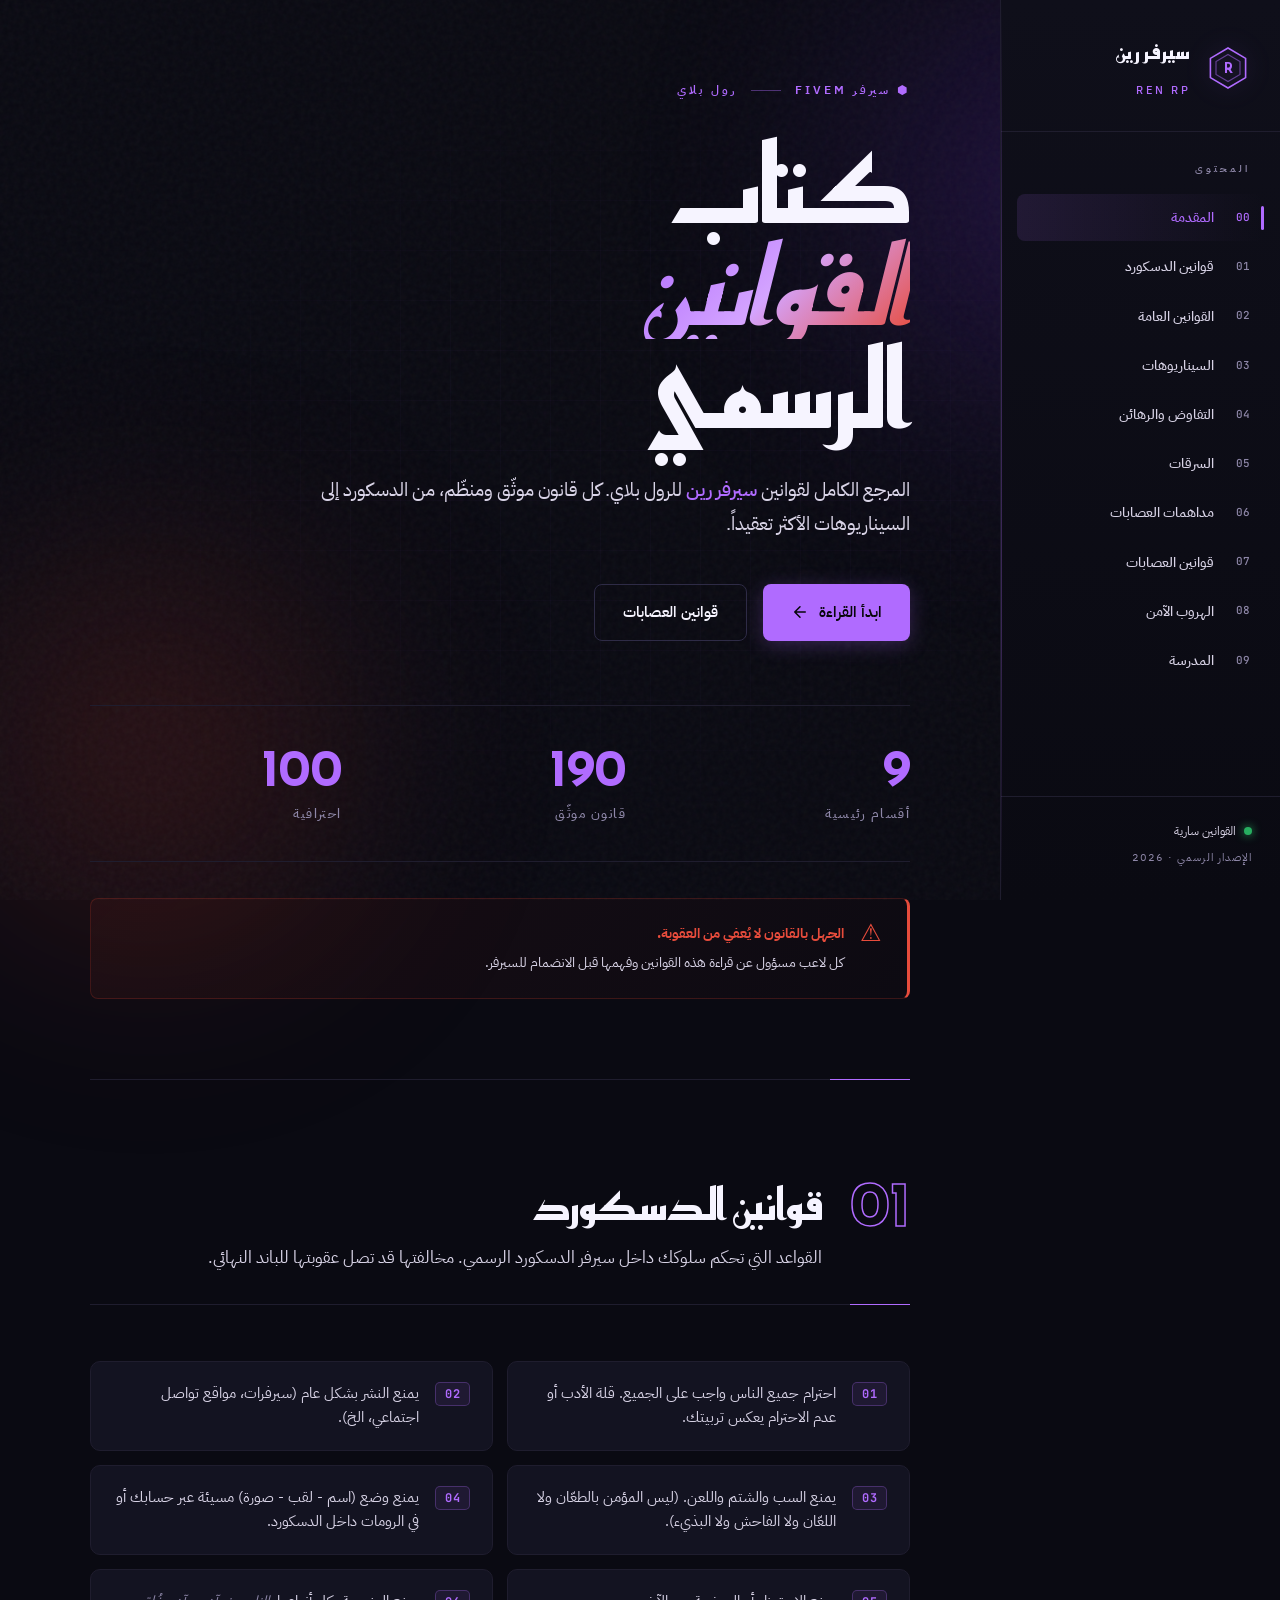
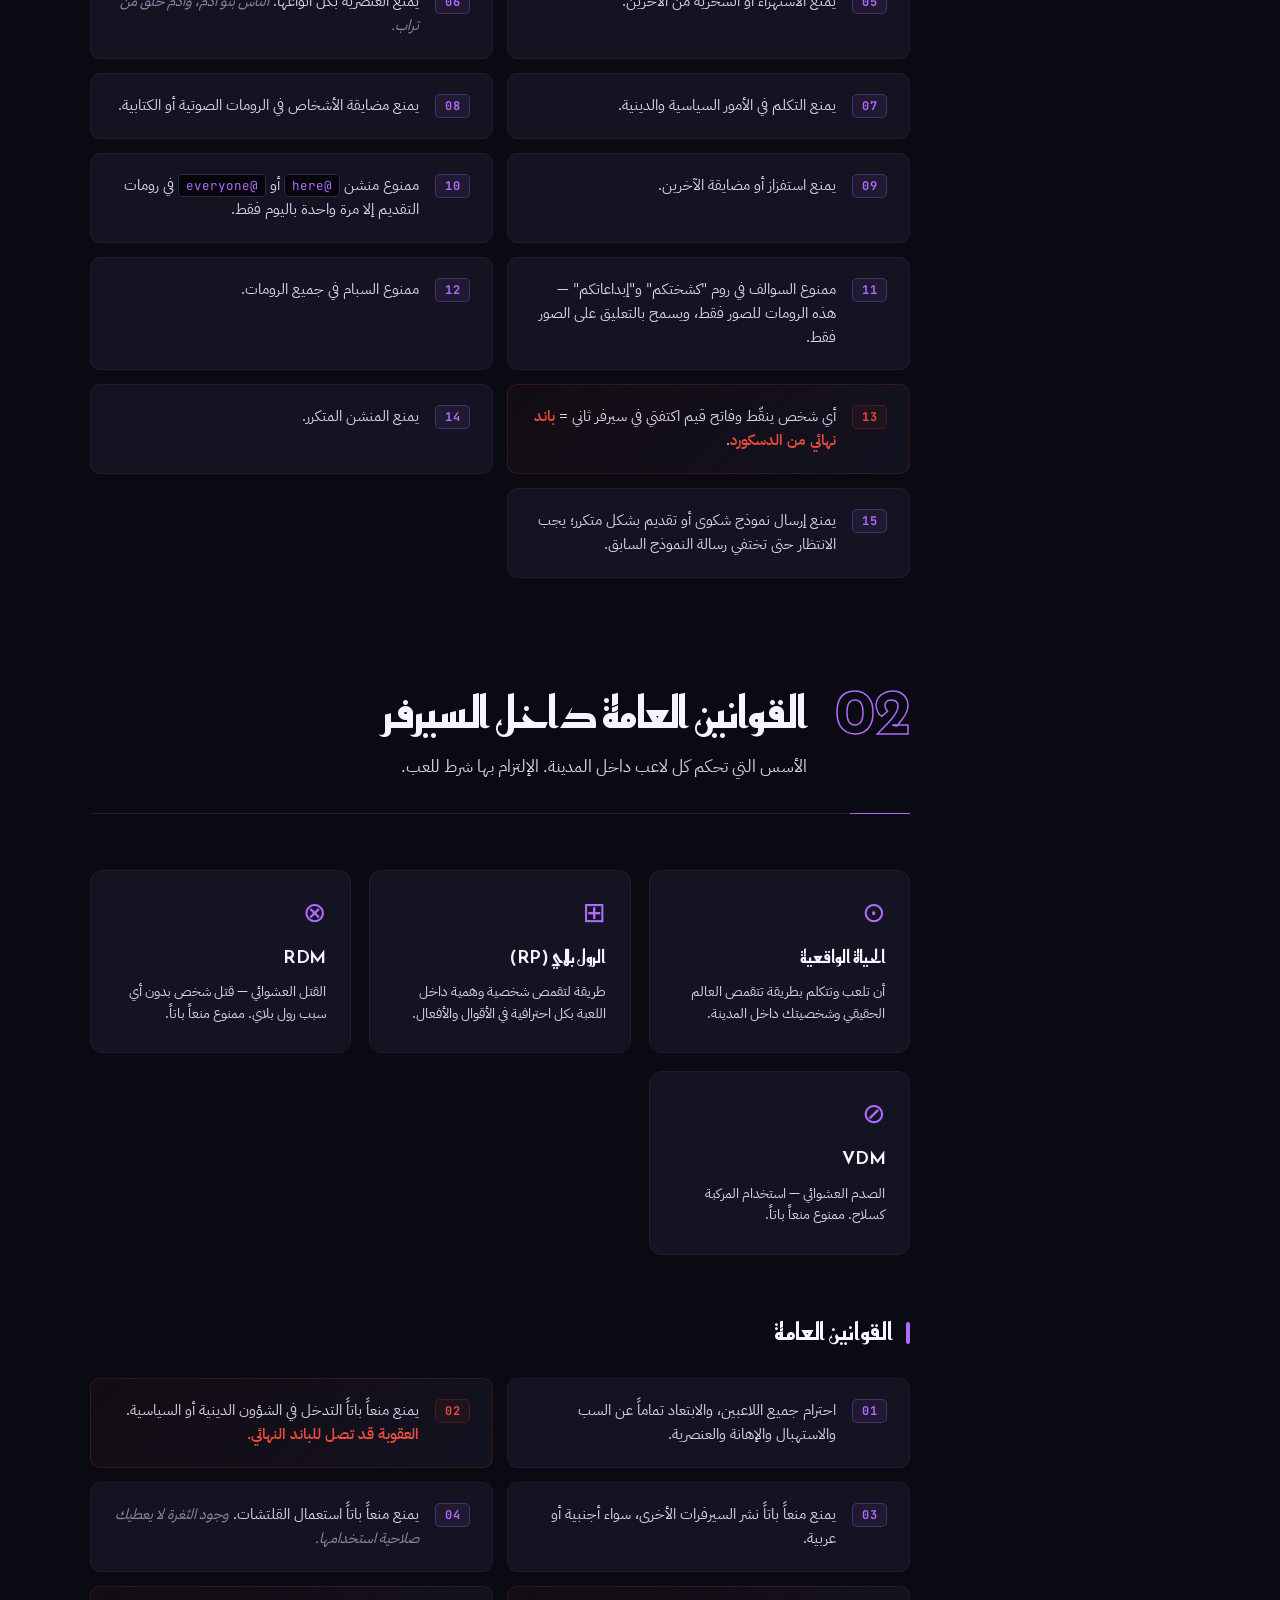
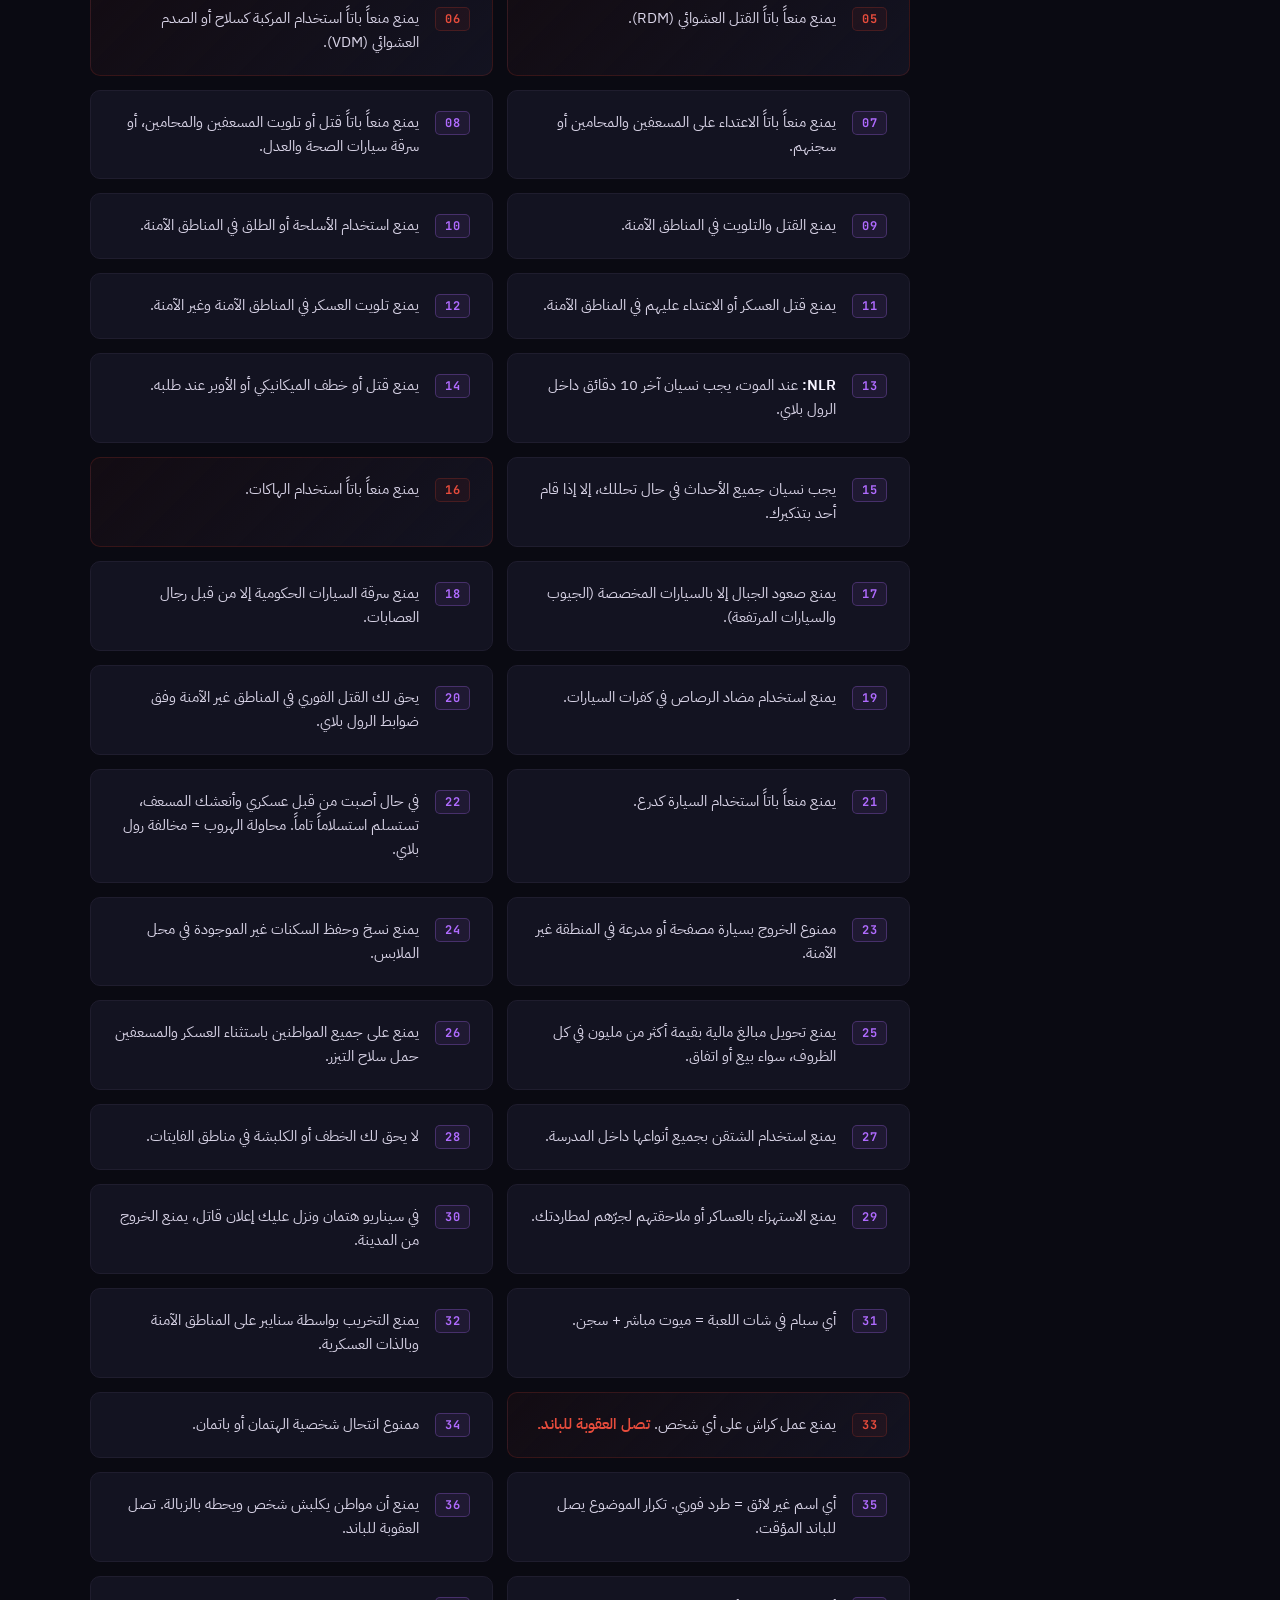
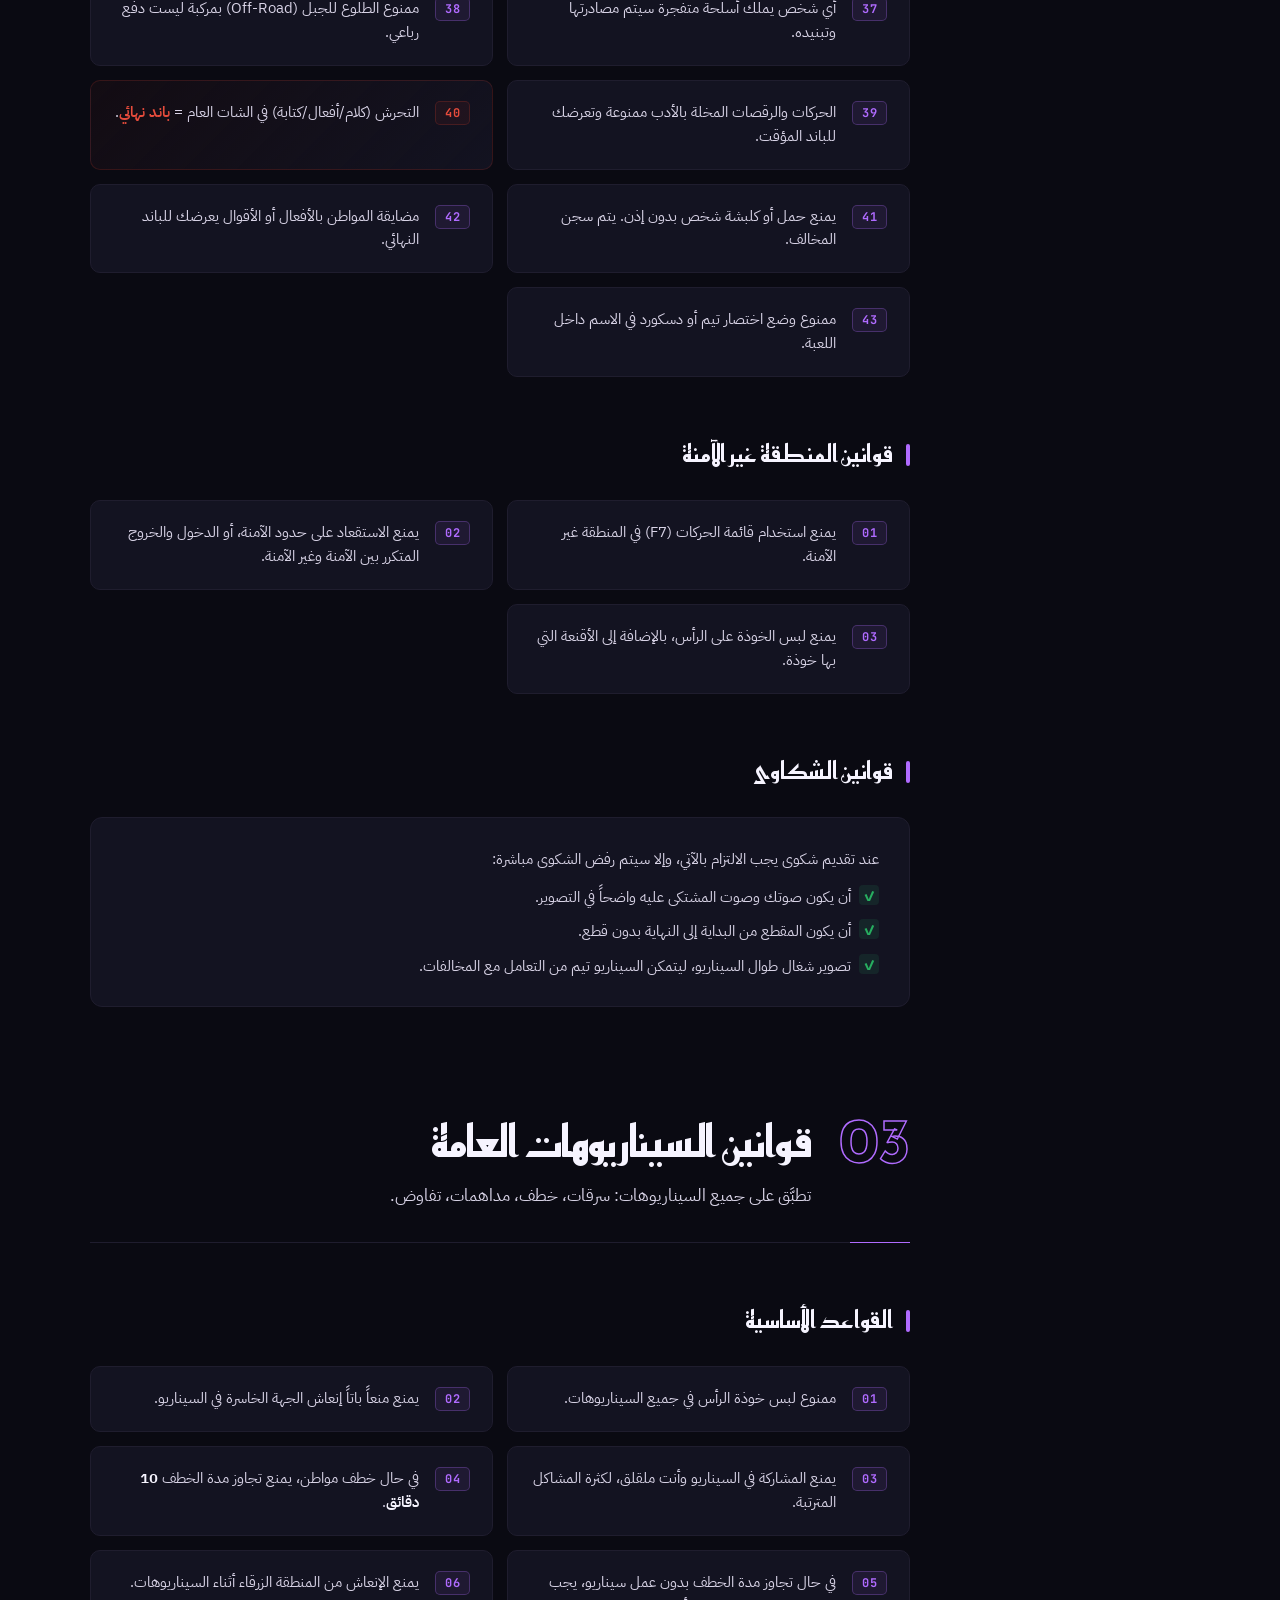
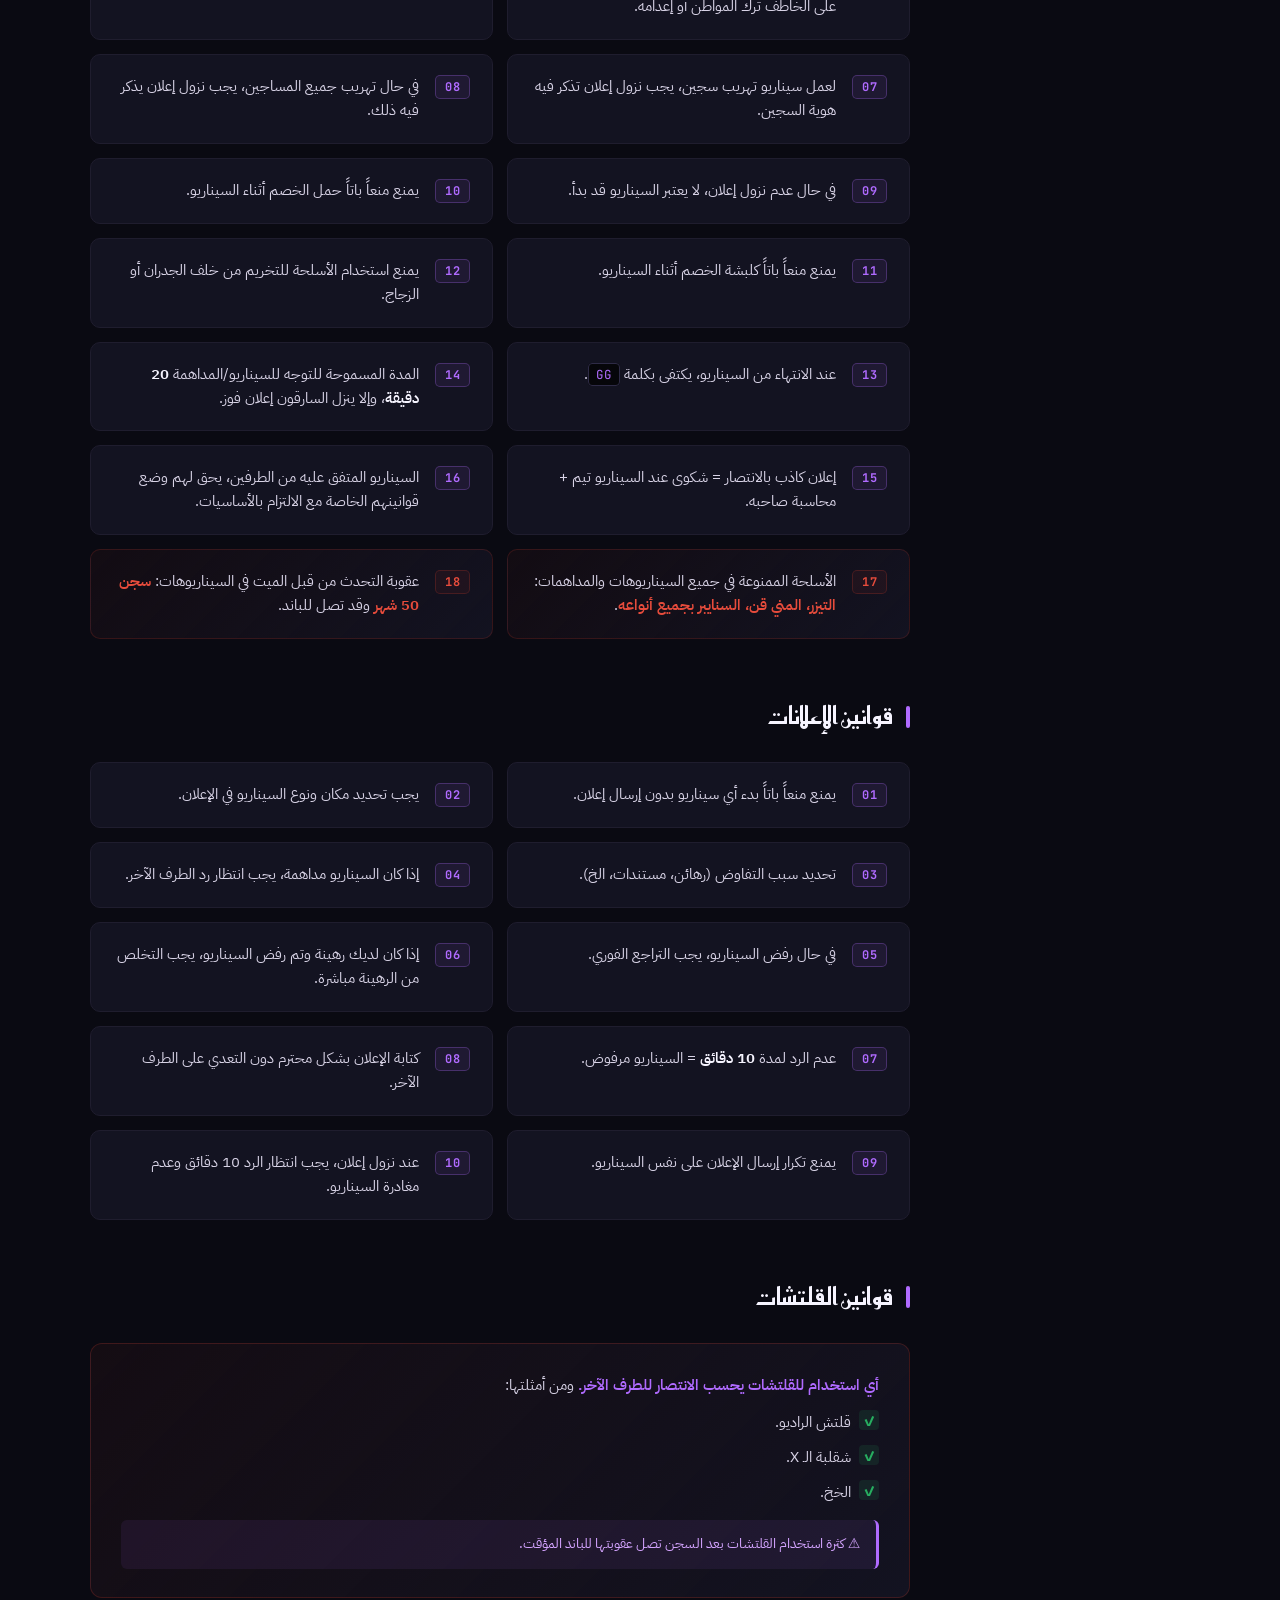
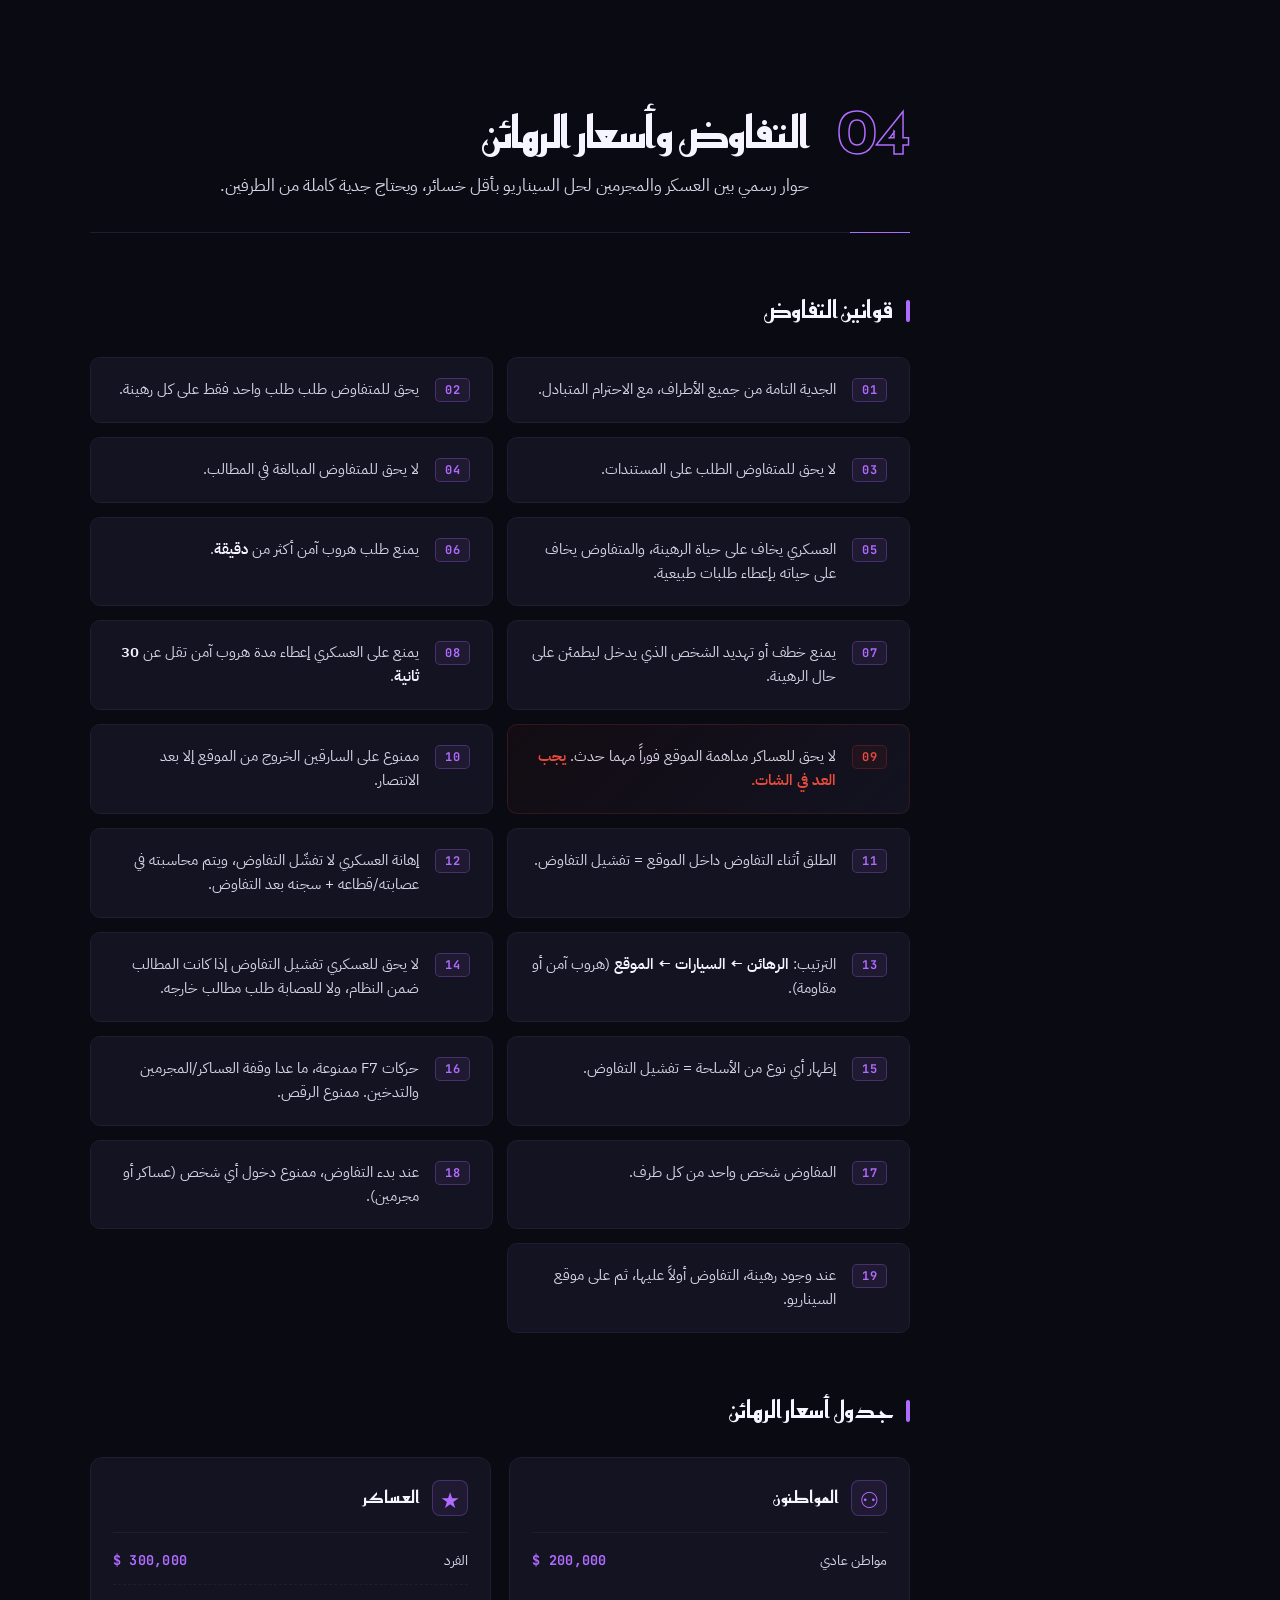
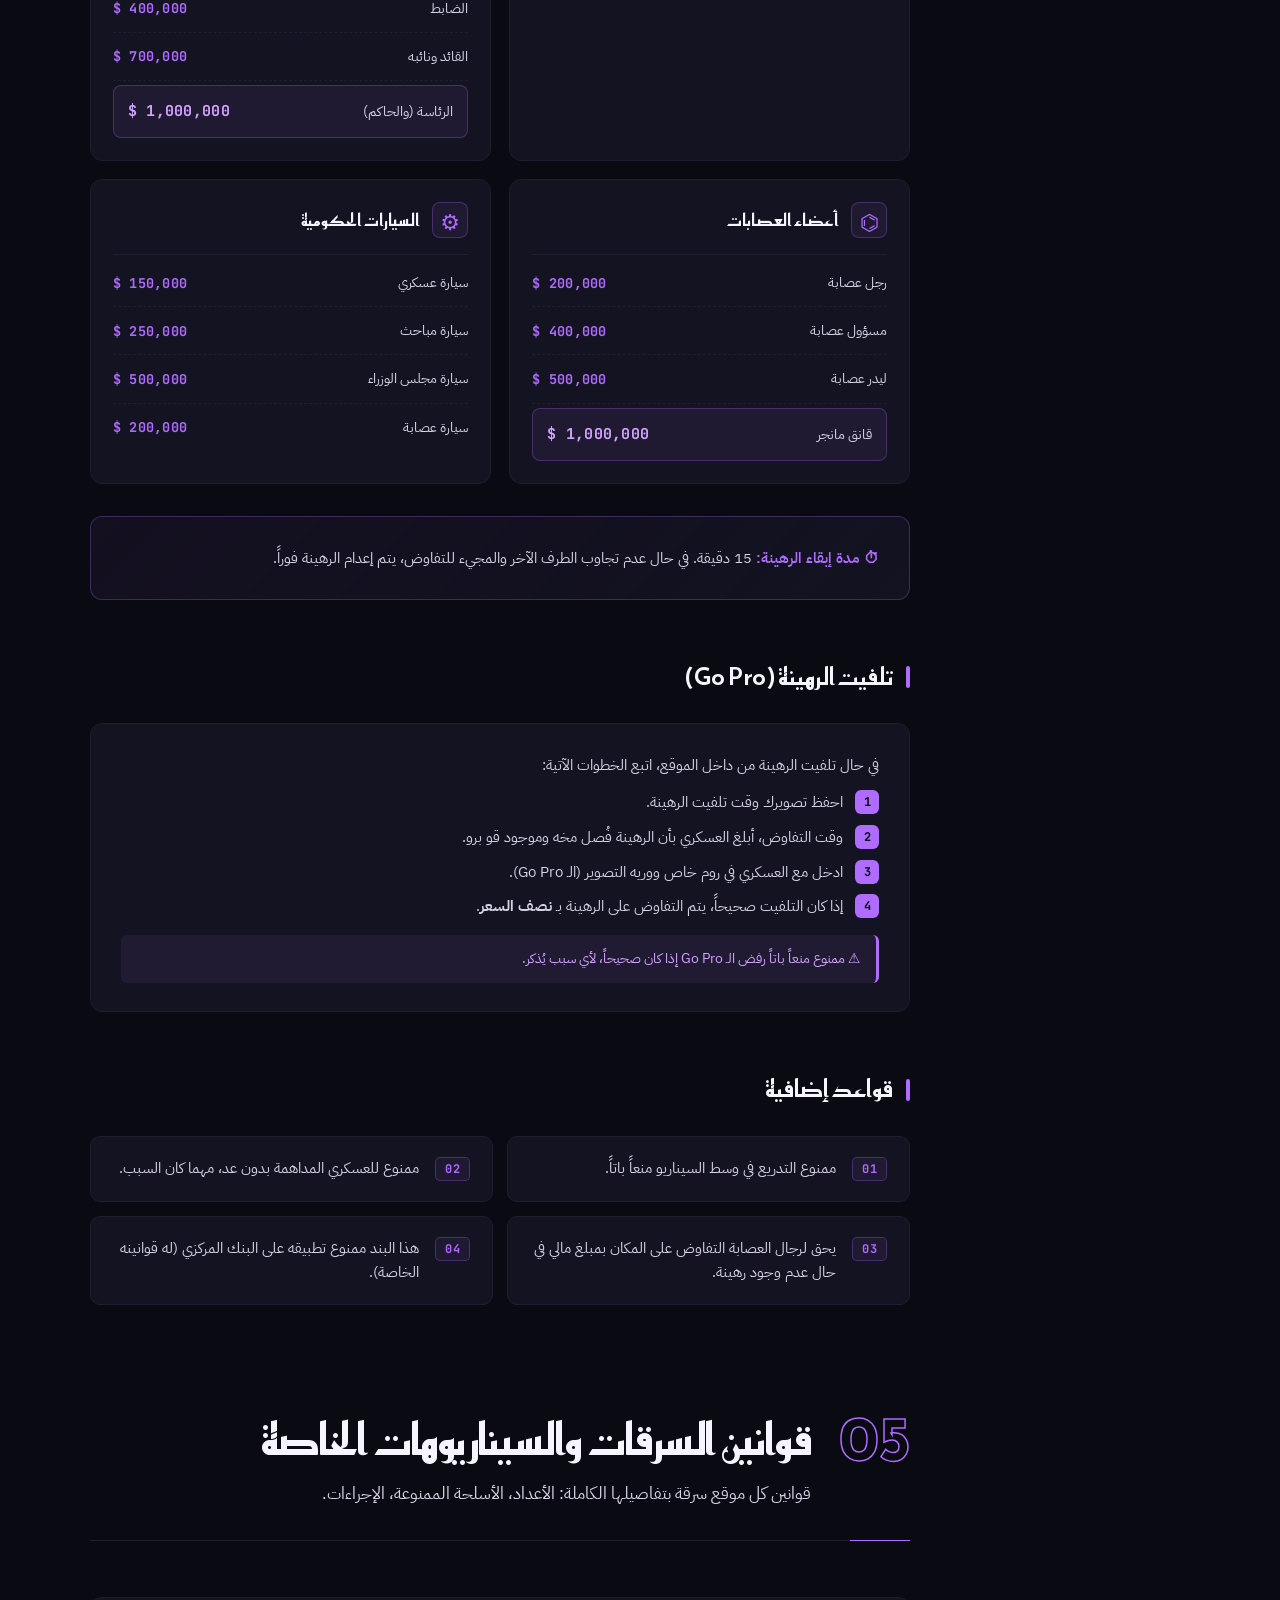
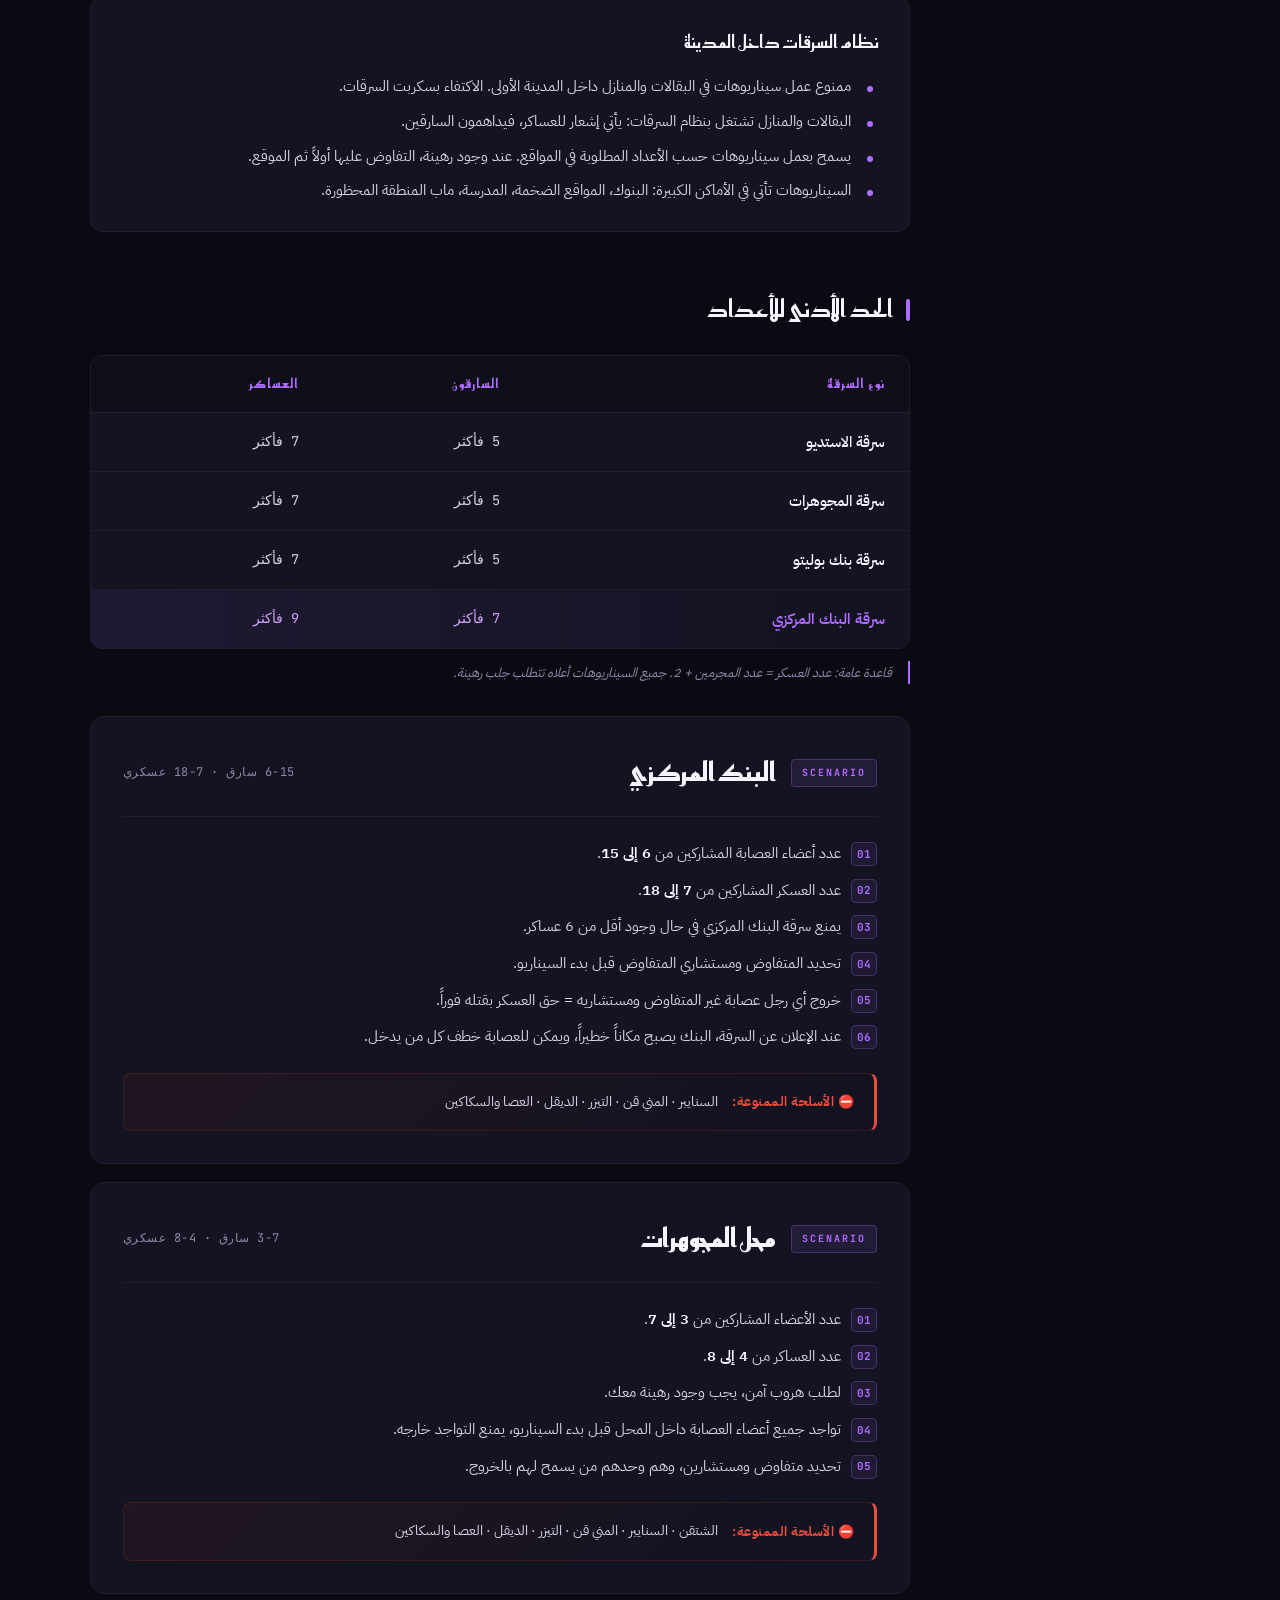
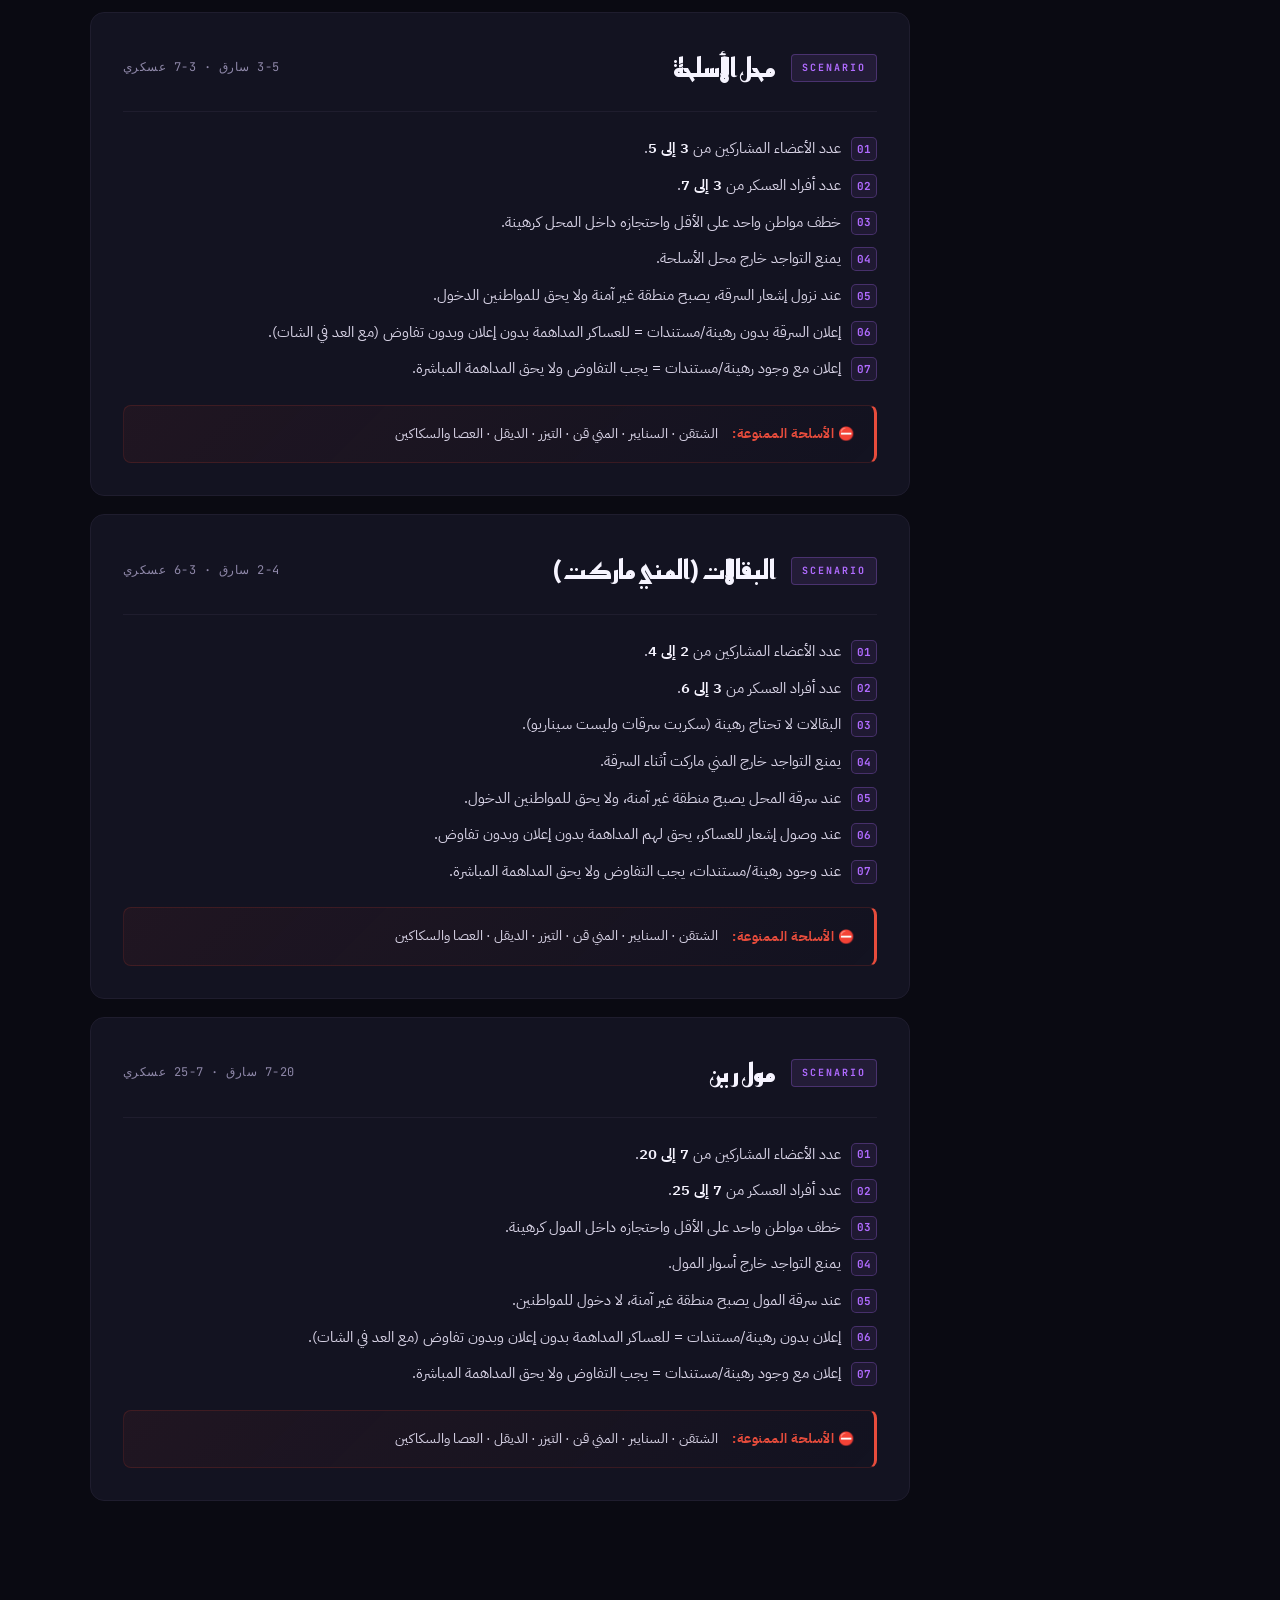
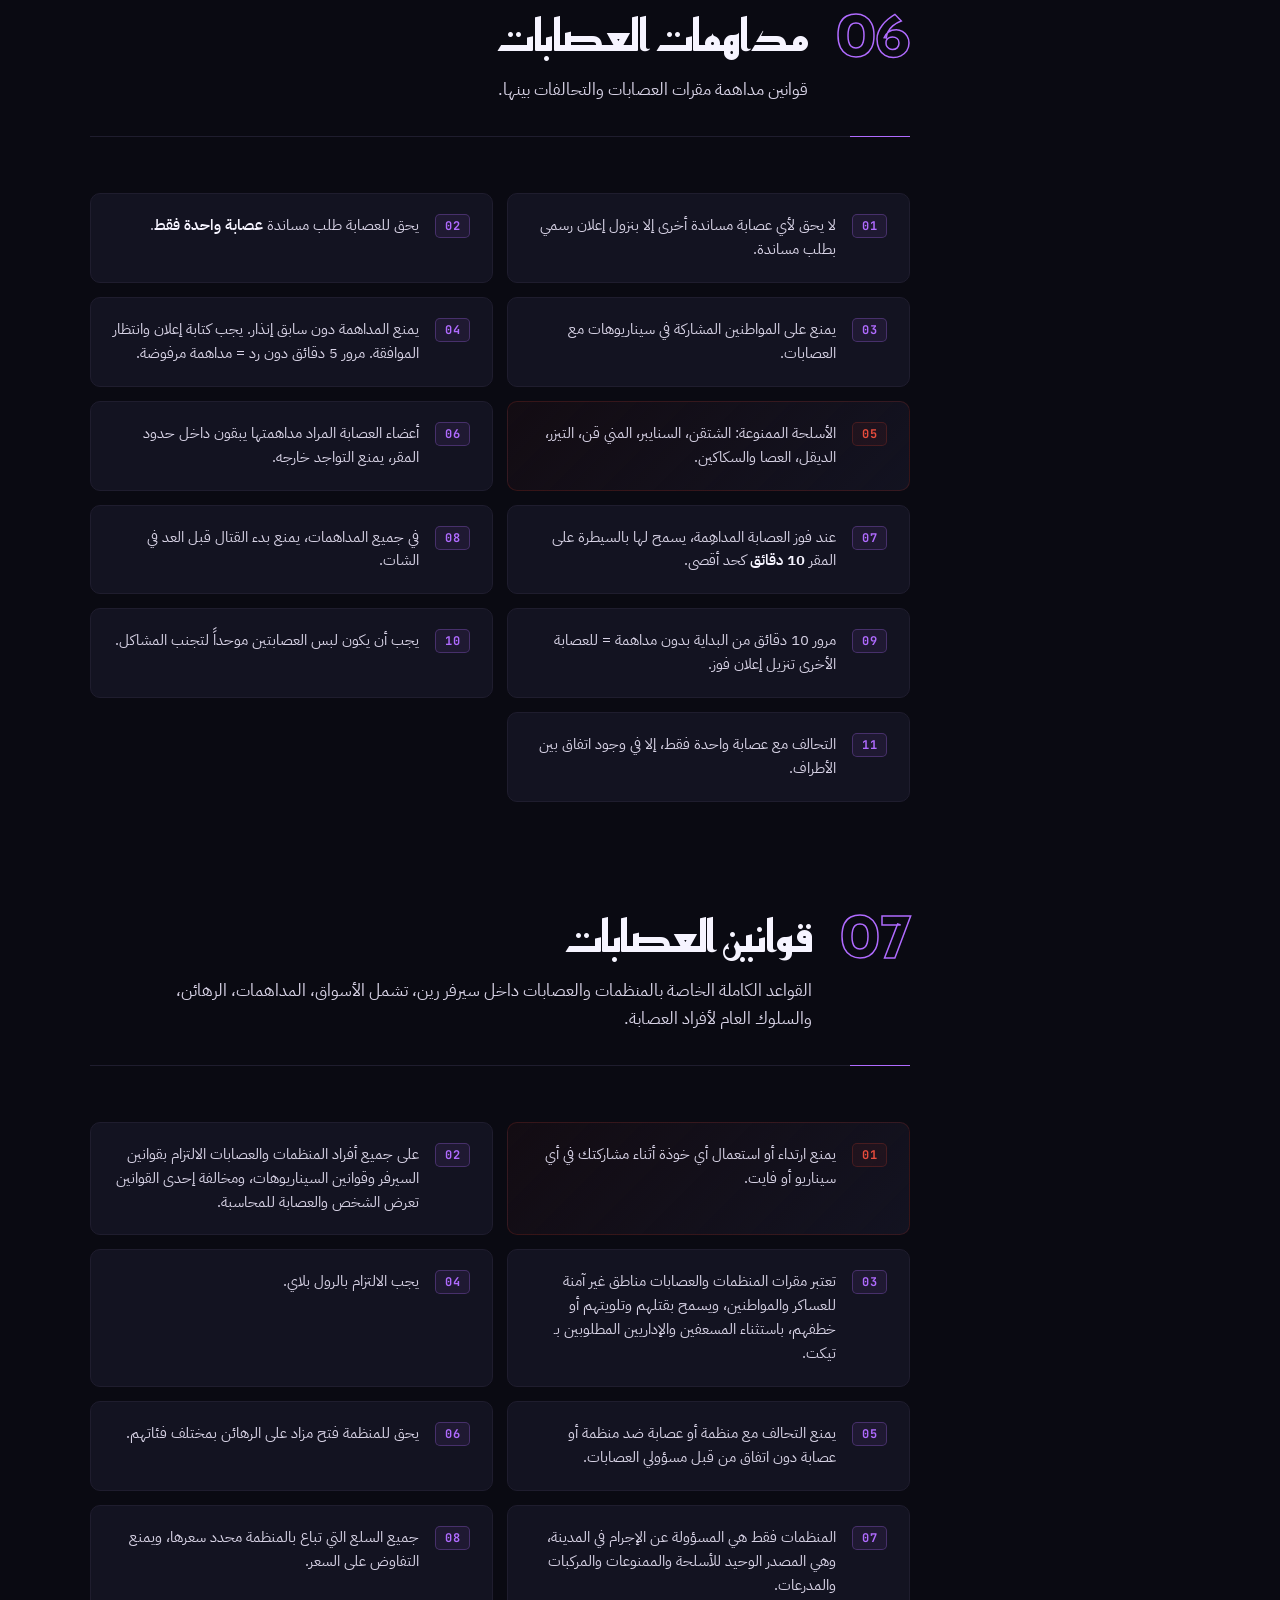
==== commit 5cc331b1: "Update index.html" ====
--- a/index.html
+++ b/index.html
@@ -576,7 +576,7 @@
     <div class="robbery-card" id="robbery-arablove">
       <div class="rc-head">
         <span class="rc-tag">SCENARIO</span>
-        <h3>مول عرب لاف</h3>
+        <h3>مول رين</h3>
         <span class="rc-meta">7-20 سارق · 7-25 عسكري</span>
       </div>
       <ol class="rc-rules">
--- a/styles.css
+++ b/styles.css
@@ -76,15 +76,21 @@
   color: var(--bg-deep);
 }
 
-/* شريط التمرير */
-::-webkit-scrollbar { width: 10px; height: 10px; }
-::-webkit-scrollbar-track { background: var(--bg-deep); }
+/* شريط التمرير — رفيع ومخفي */
+::-webkit-scrollbar { width: 6px; height: 6px; }
+::-webkit-scrollbar-track { background: transparent; }
 ::-webkit-scrollbar-thumb {
-  background: var(--border-bright);
+  background: rgba(176, 107, 255, 0.18);
   border-radius: 10px;
-  border: 2px solid var(--bg-deep);
-}
-::-webkit-scrollbar-thumb:hover { background: var(--gold-deep); }
+  border: none;
+}
+::-webkit-scrollbar-thumb:hover { background: rgba(176, 107, 255, 0.35); }
+::-webkit-scrollbar-corner { background: transparent; }
+
+* {
+  scrollbar-width: thin;
+  scrollbar-color: rgba(176, 107, 255, 0.18) transparent;
+}
 
 /* ─── Background Effects ──────────────────────────────────── */
 .bg-grid {
@@ -863,8 +869,8 @@
 .toast {
   position: fixed;
   bottom: 30px;
-  inset-inline-start: 50%;
-  transform: translateX(50%) translateY(120%);
+  left: 50%;
+  transform: translate(-50%, 140%);
   background: linear-gradient(135deg, var(--bg-elevated), var(--bg-card));
   border: 1px solid var(--border-gold);
   border-inline-start: 3px solid var(--gold);
@@ -881,21 +887,17 @@
   gap: 10px;
   pointer-events: none;
   opacity: 0;
-  transition: all 0.4s cubic-bezier(0.34, 1.56, 0.64, 1);
+  visibility: hidden;
+  transition: opacity 0.35s ease, transform 0.4s cubic-bezier(0.34, 1.56, 0.64, 1), visibility 0s linear 0.4s;
   max-width: 90%;
-}
-
-[dir="rtl"] .toast {
-  transform: translateX(-50%) translateY(120%);
+  white-space: nowrap;
 }
 
 .toast.show {
   opacity: 1;
-  transform: translateX(-50%) translateY(0);
-}
-
-[dir="rtl"] .toast.show {
-  transform: translateX(50%) translateY(0);
+  visibility: visible;
+  transform: translate(-50%, 0);
+  transition: opacity 0.35s ease, transform 0.4s cubic-bezier(0.34, 1.56, 0.64, 1), visibility 0s linear 0s;
 }
 
 .toast-icon {
@@ -908,6 +910,7 @@
   border-radius: 50%;
   font-weight: 900;
   font-size: 13px;
+  flex-shrink: 0;
 }
 
 /* ─── Concept Cards ──────────────────────────────────────── */
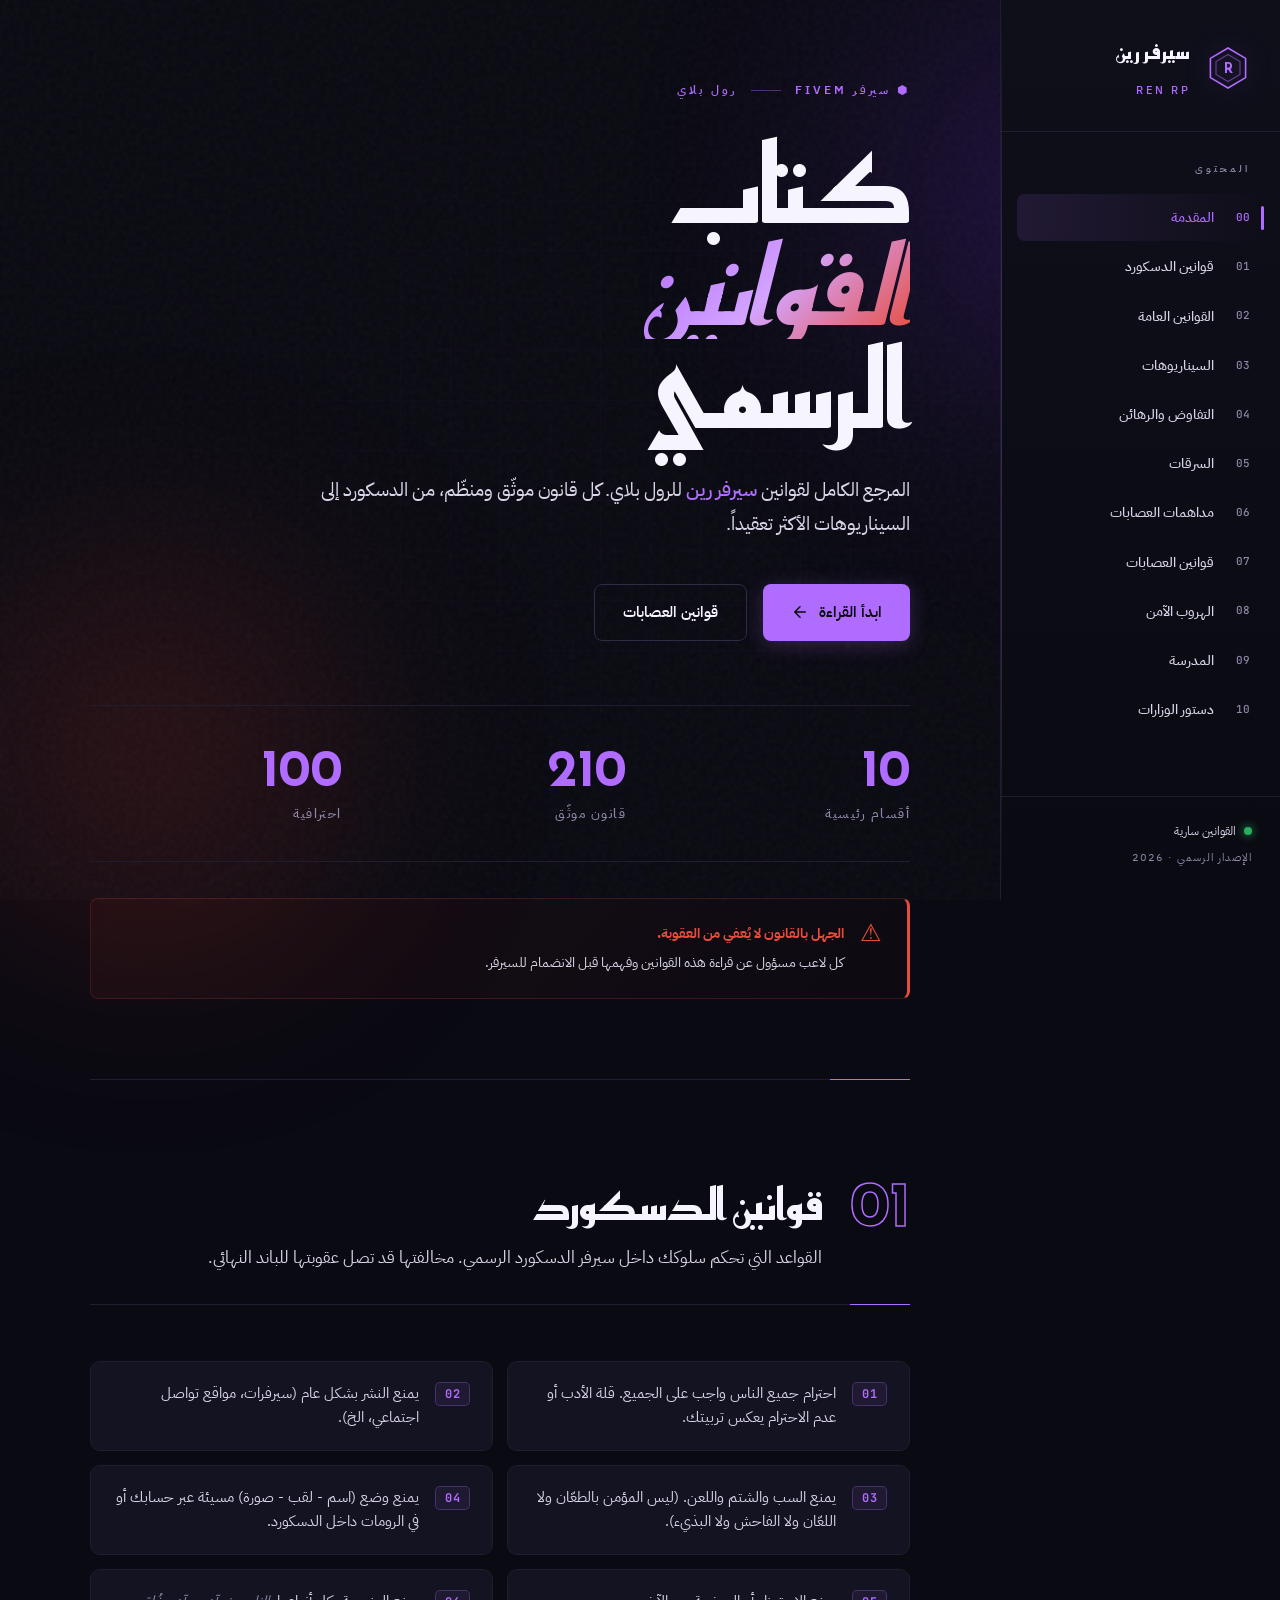
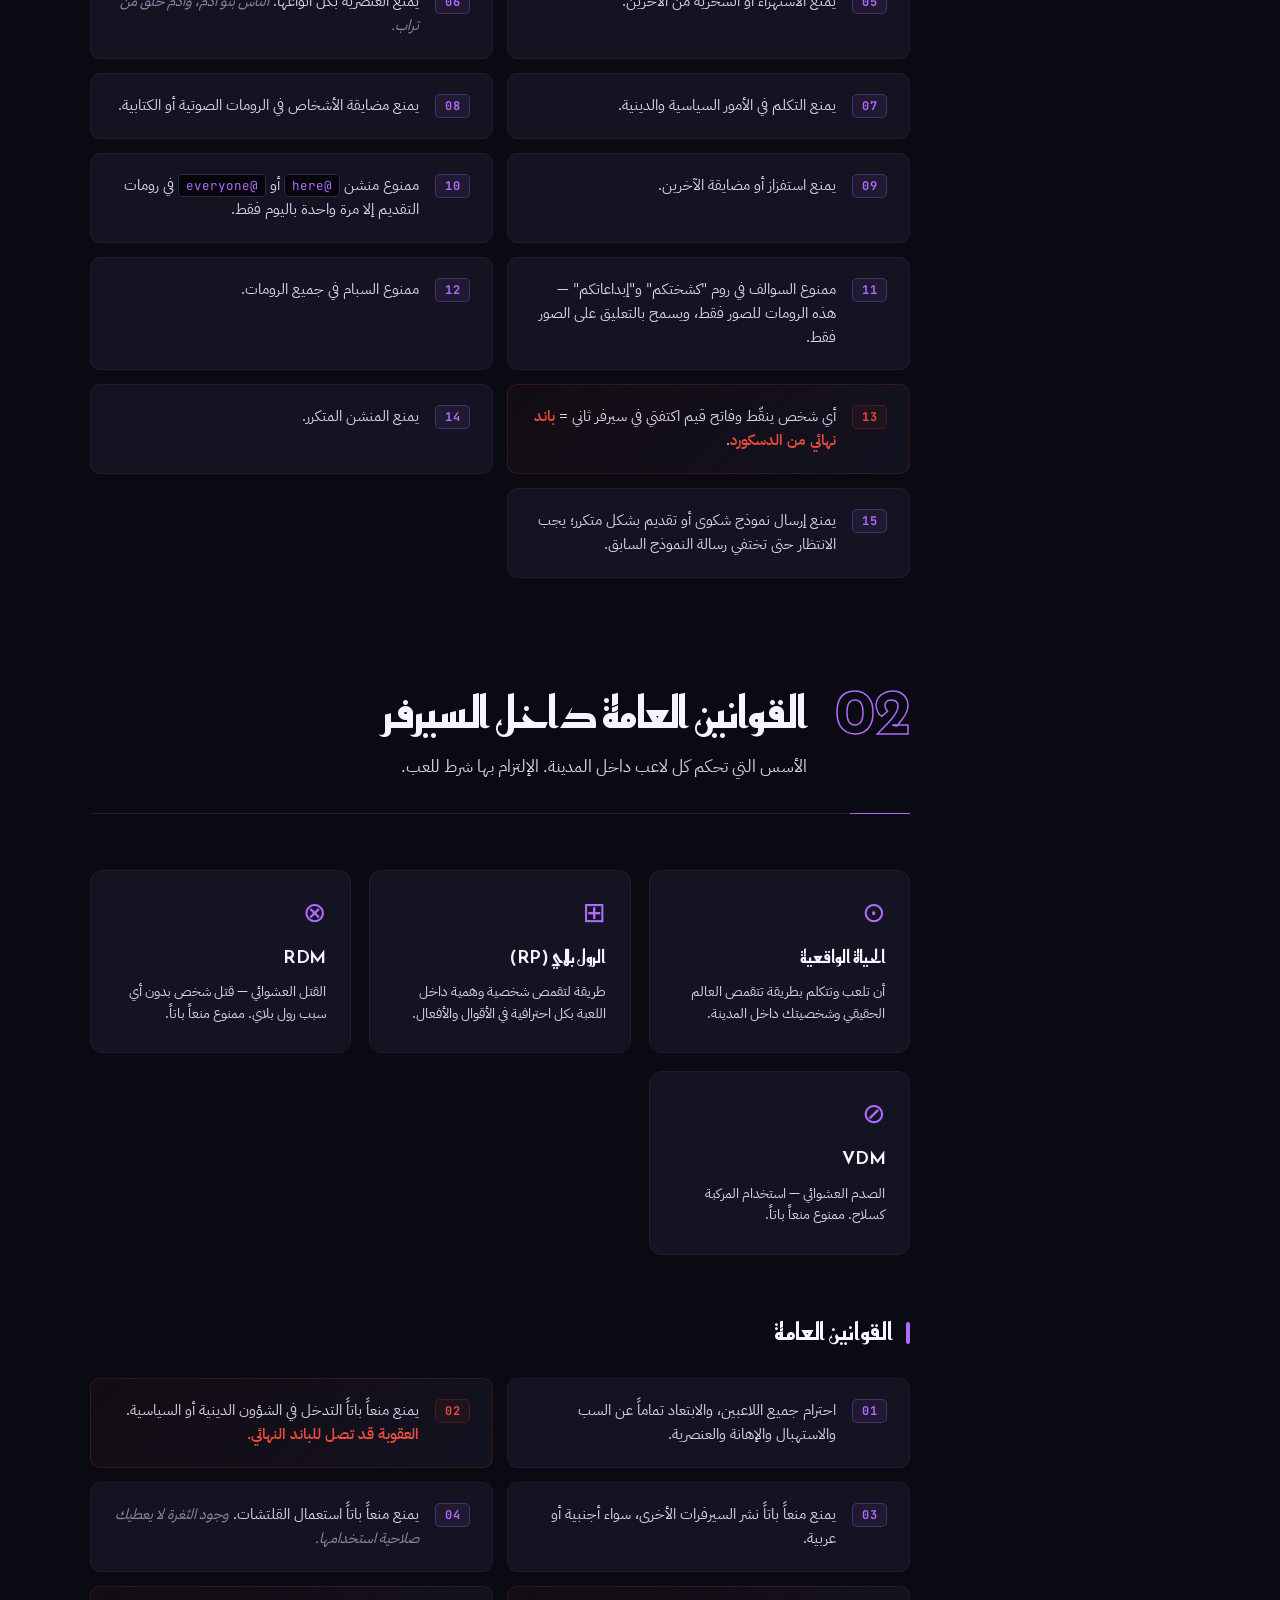
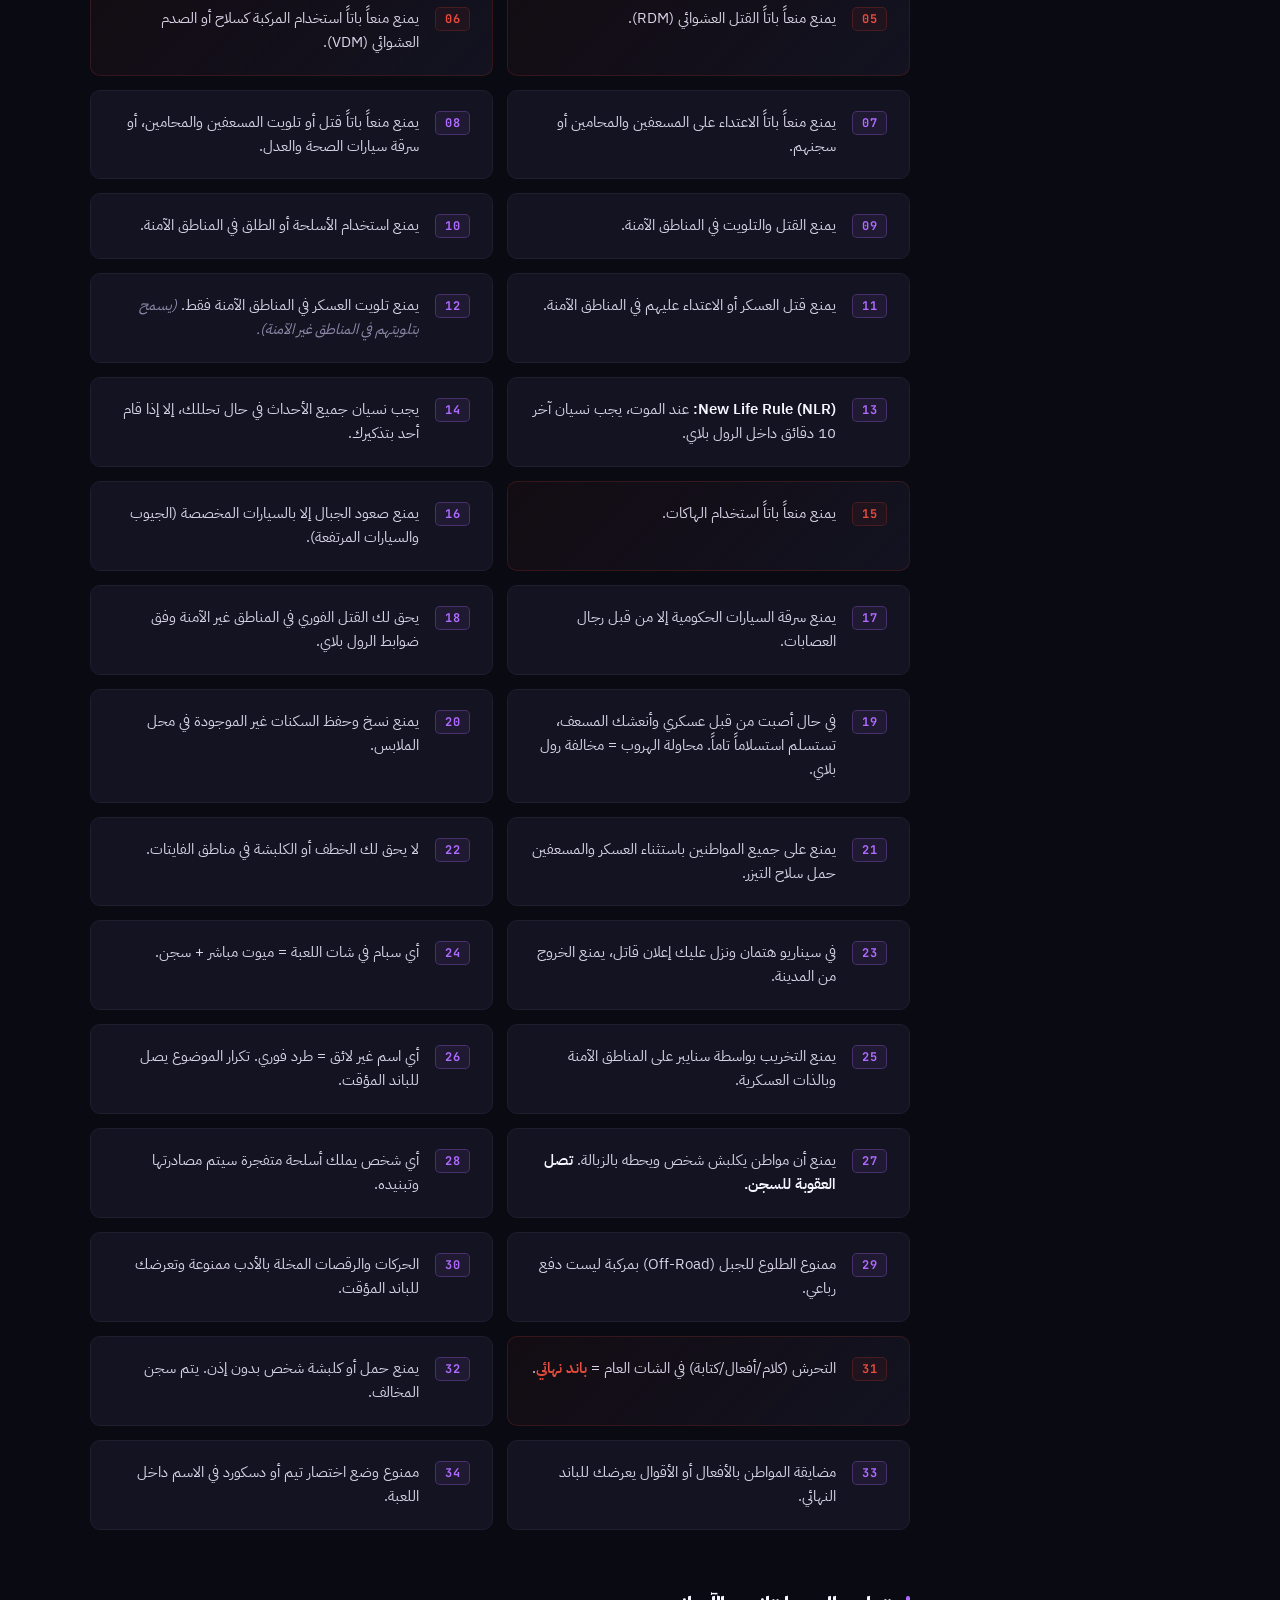
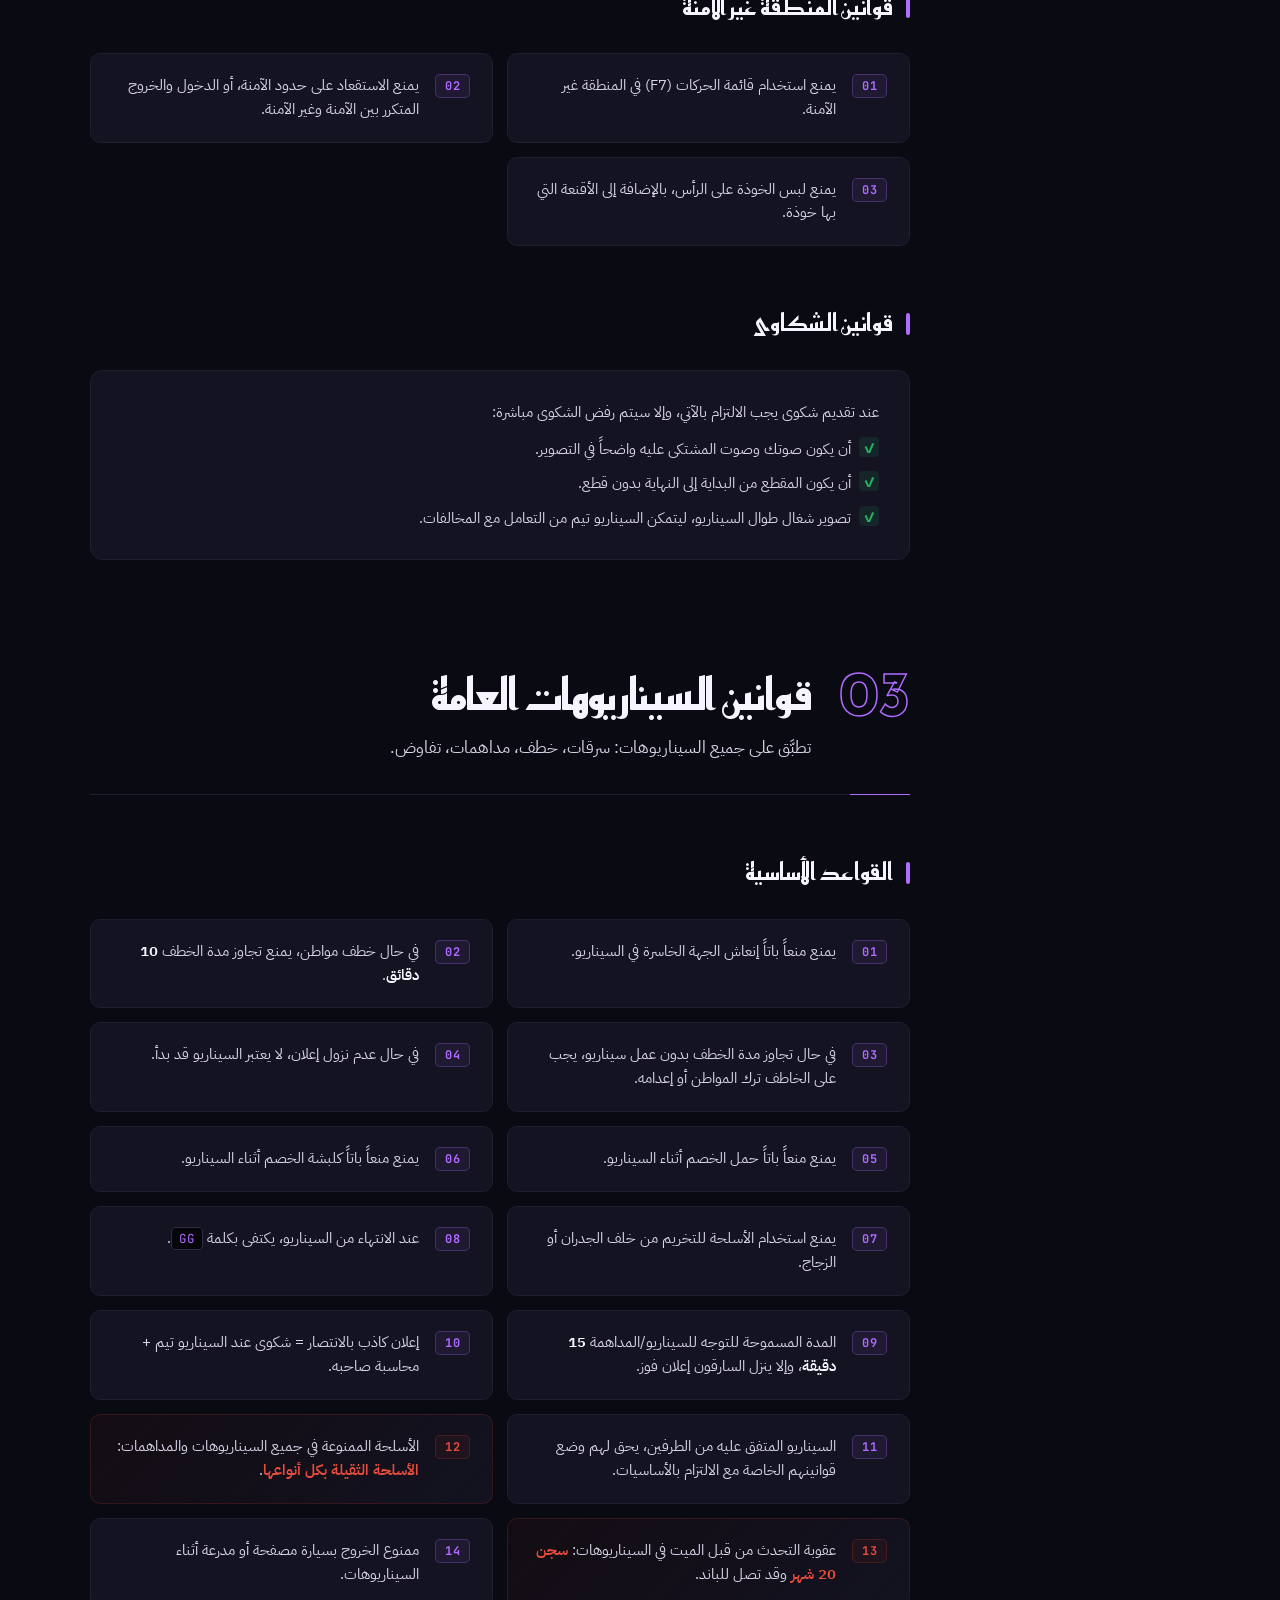
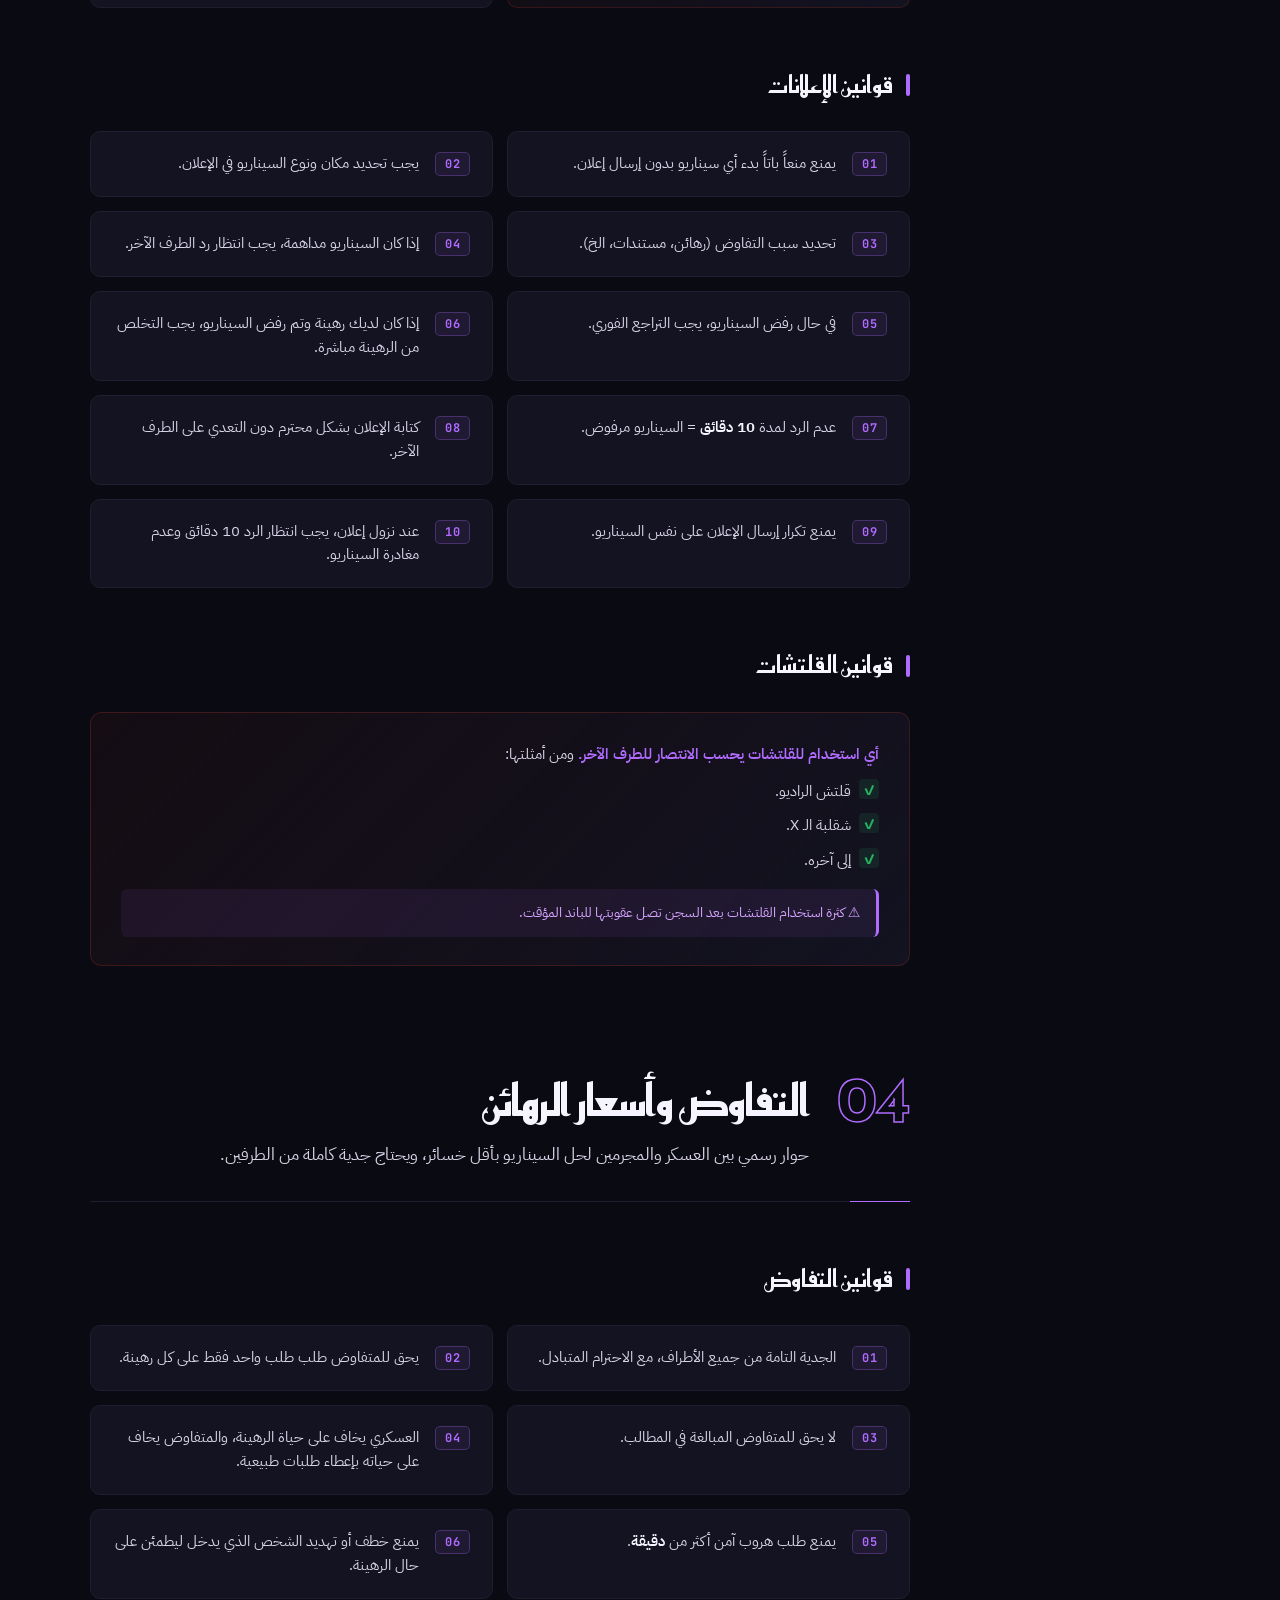
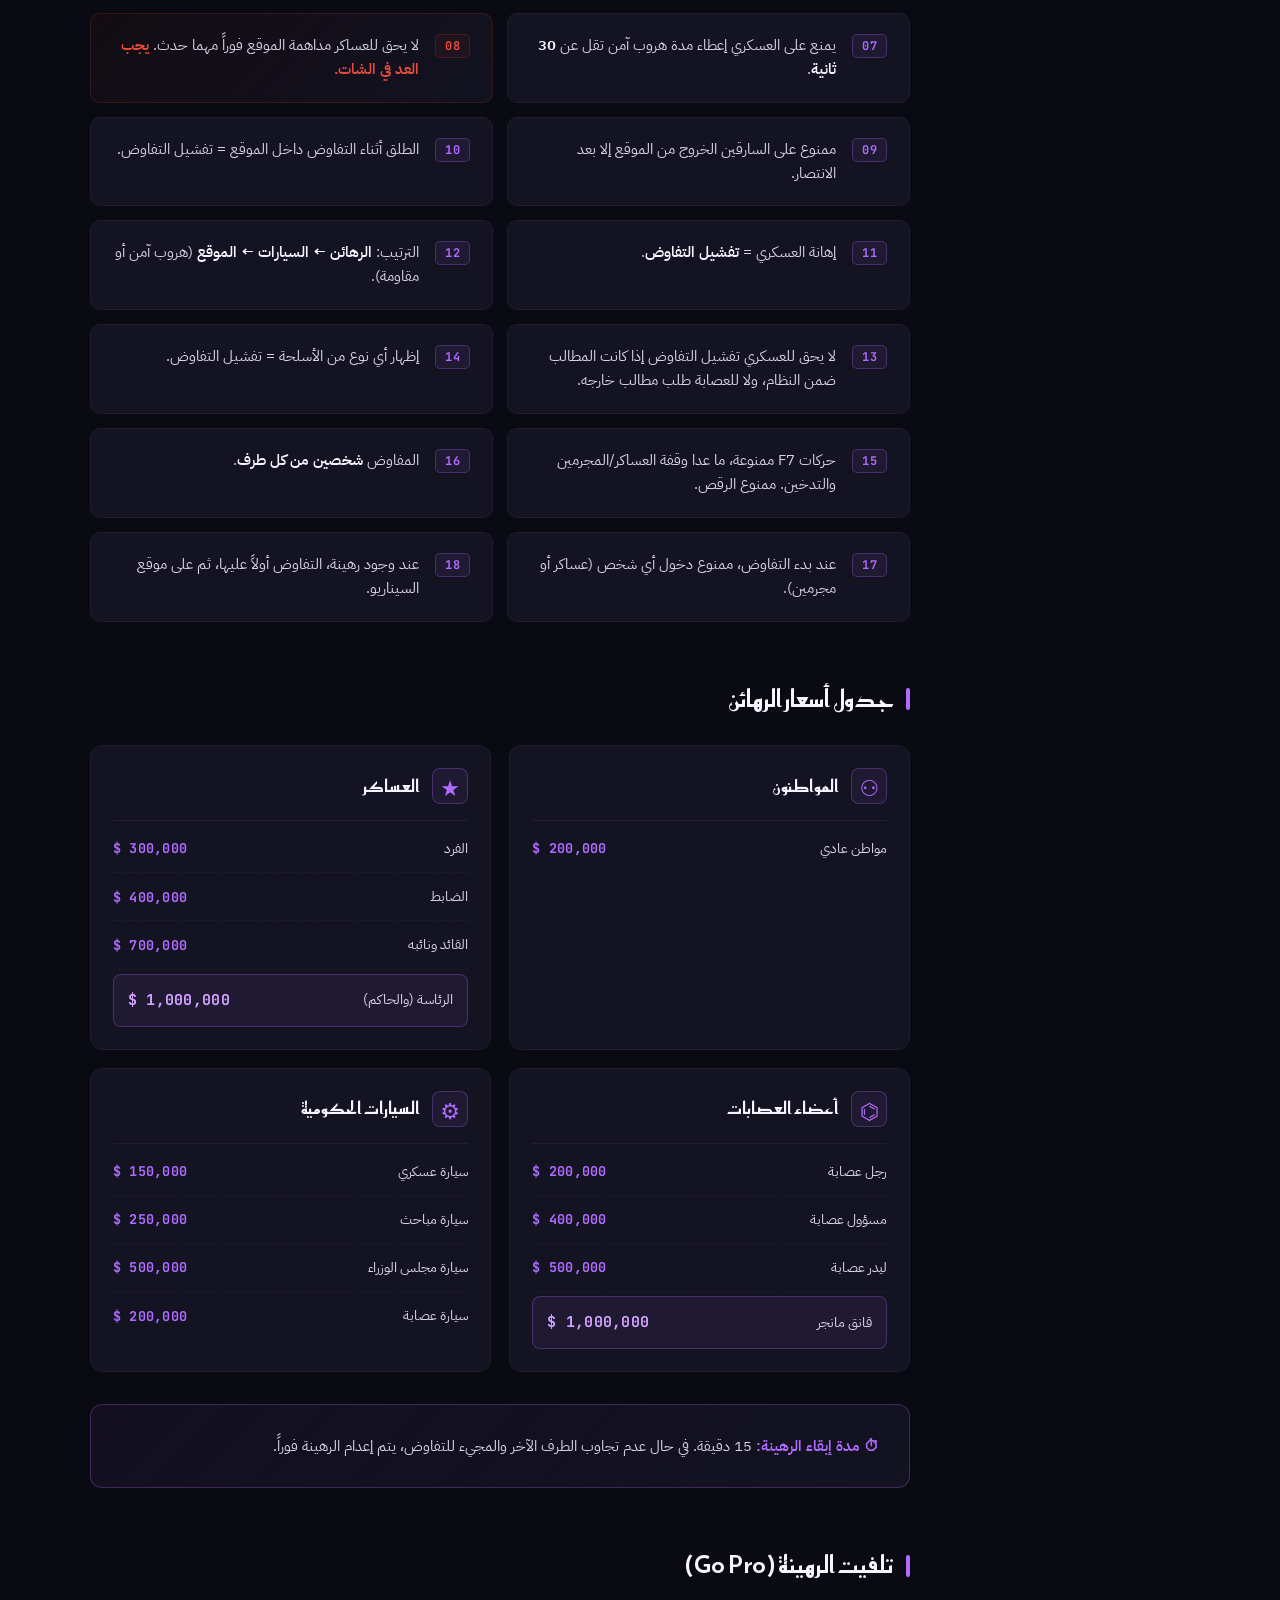
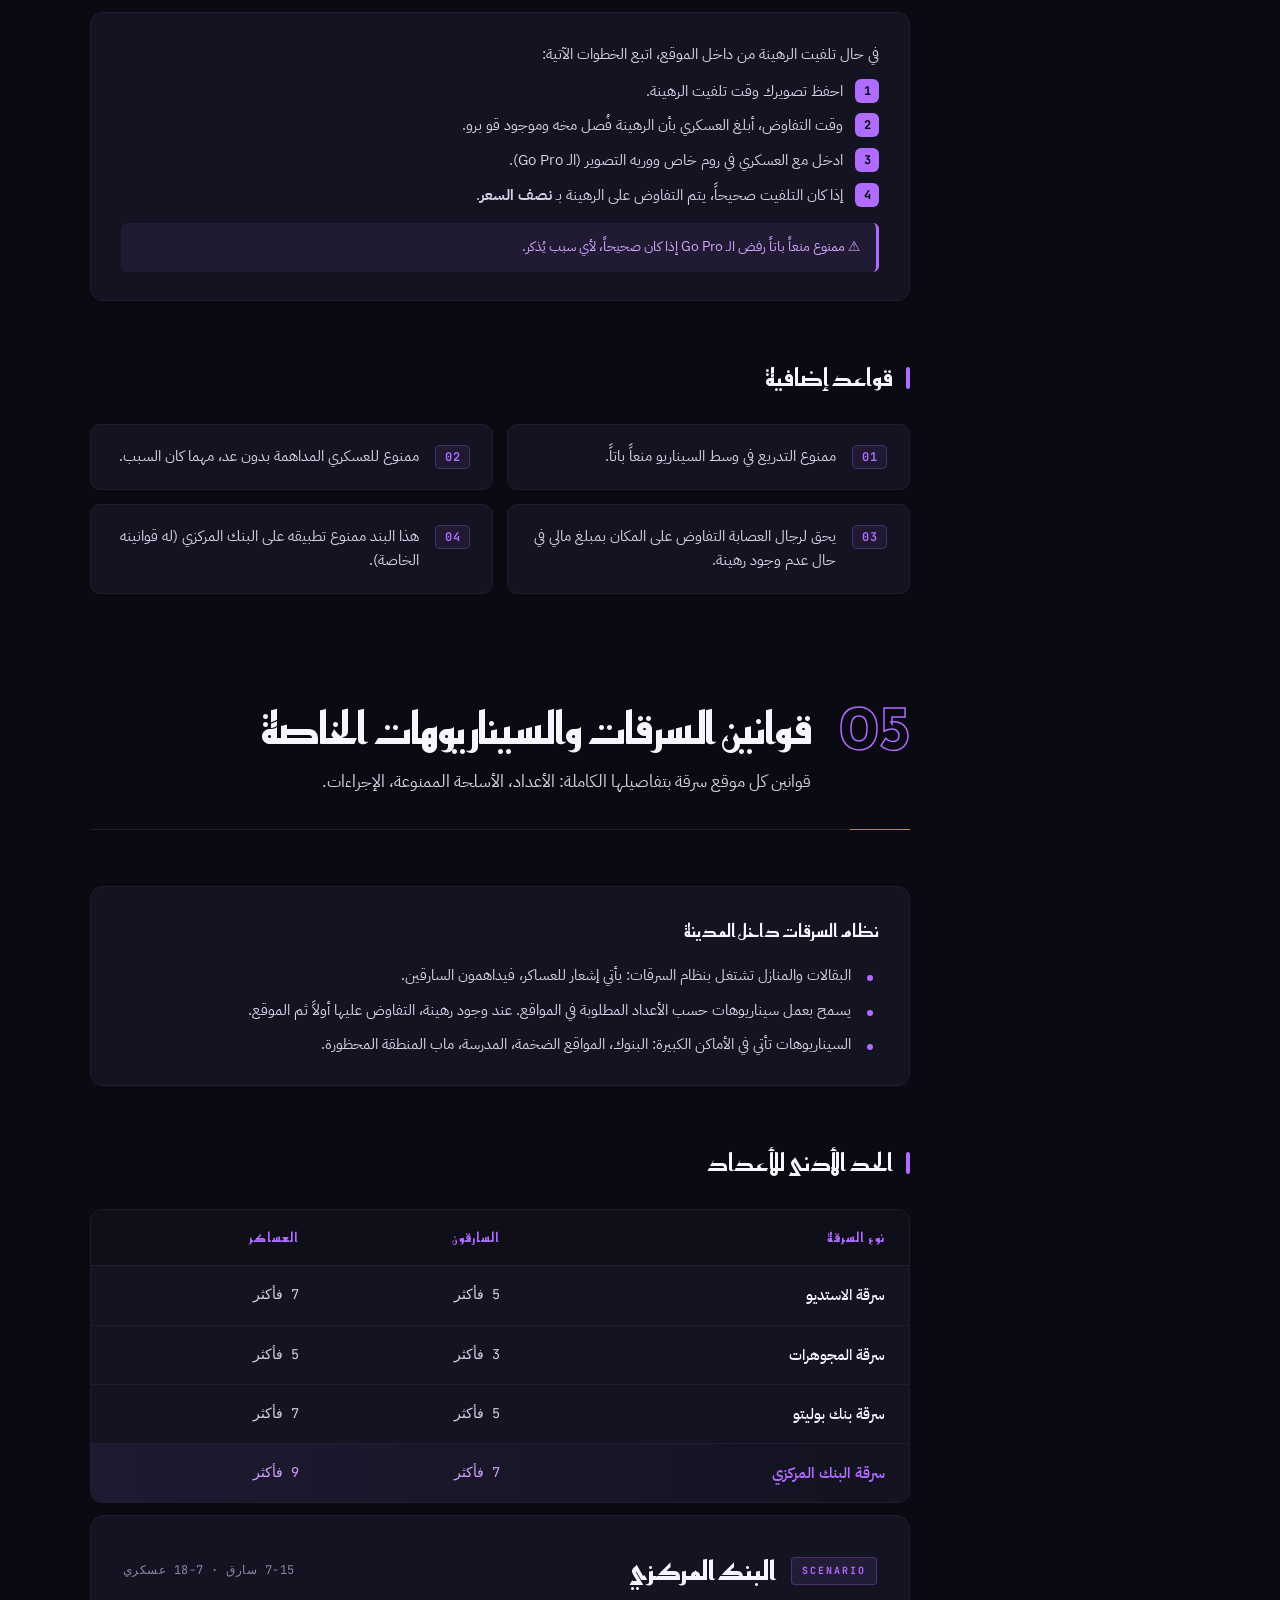
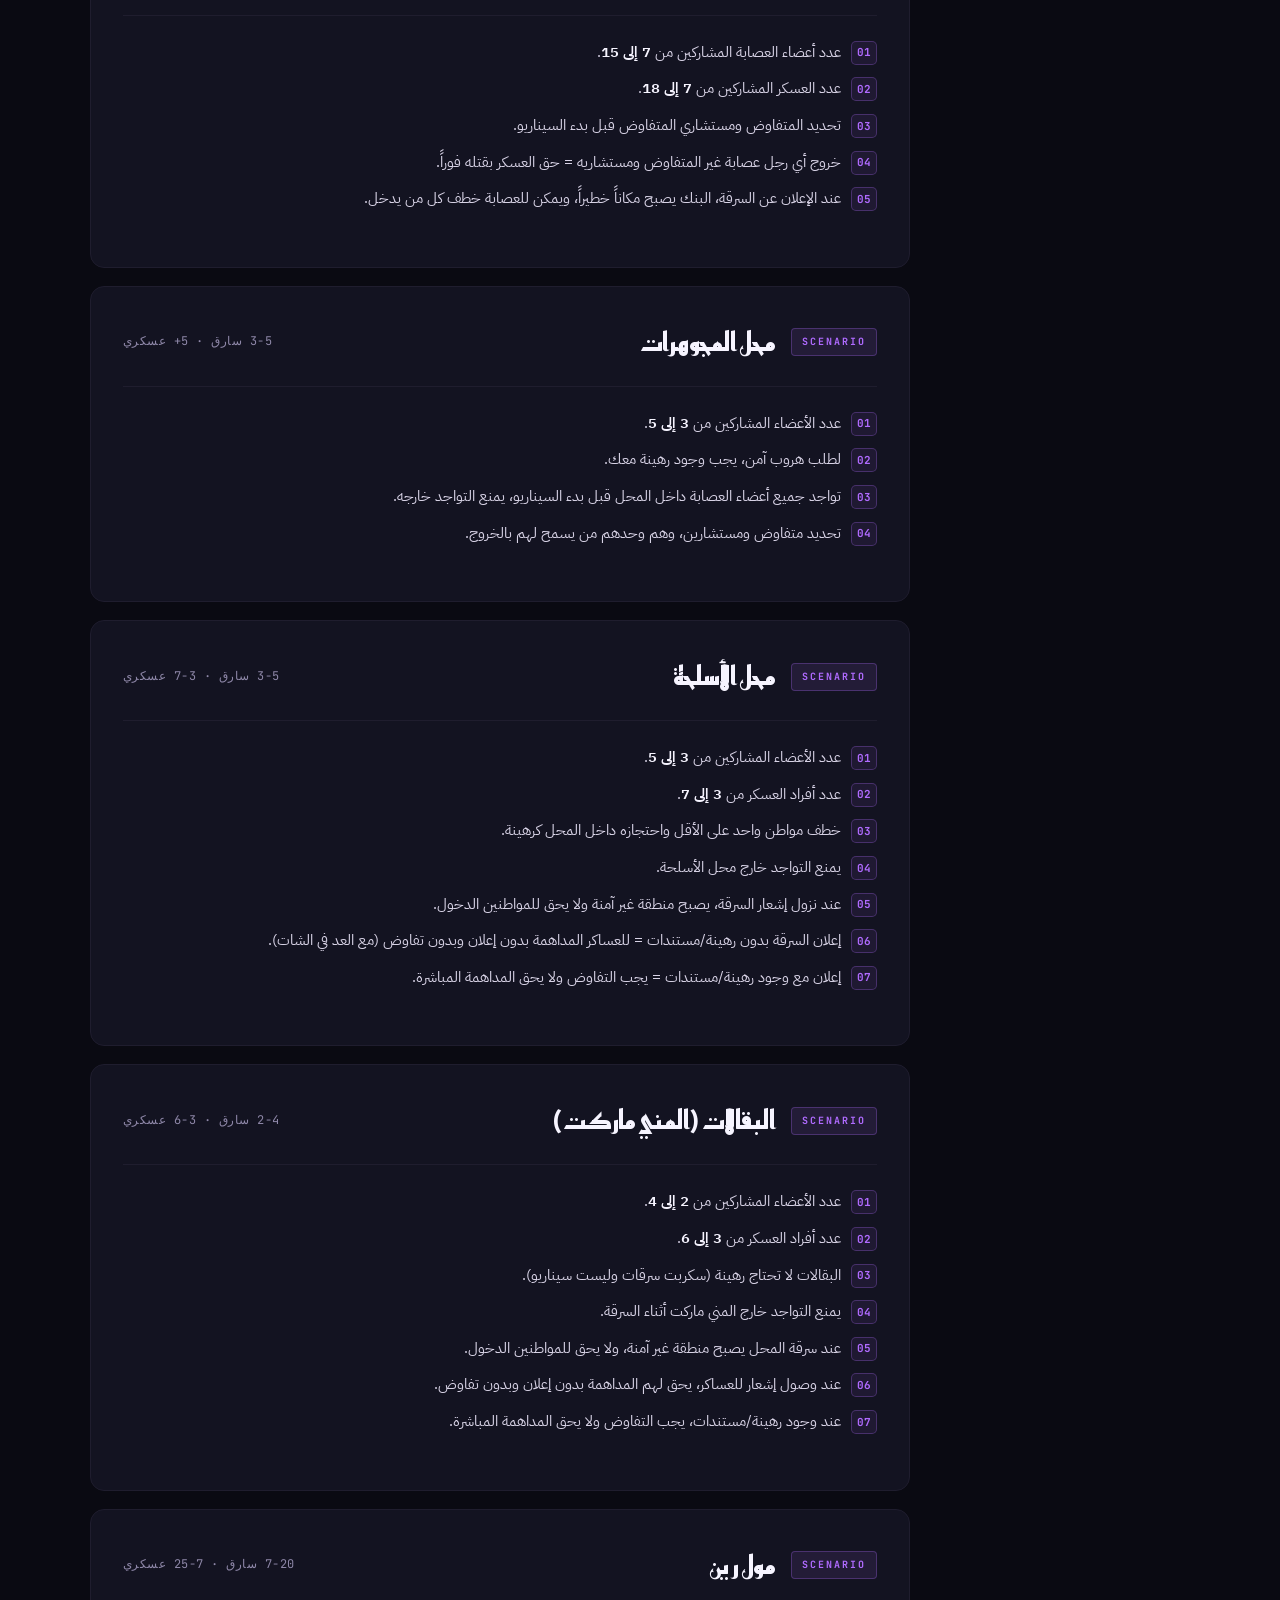
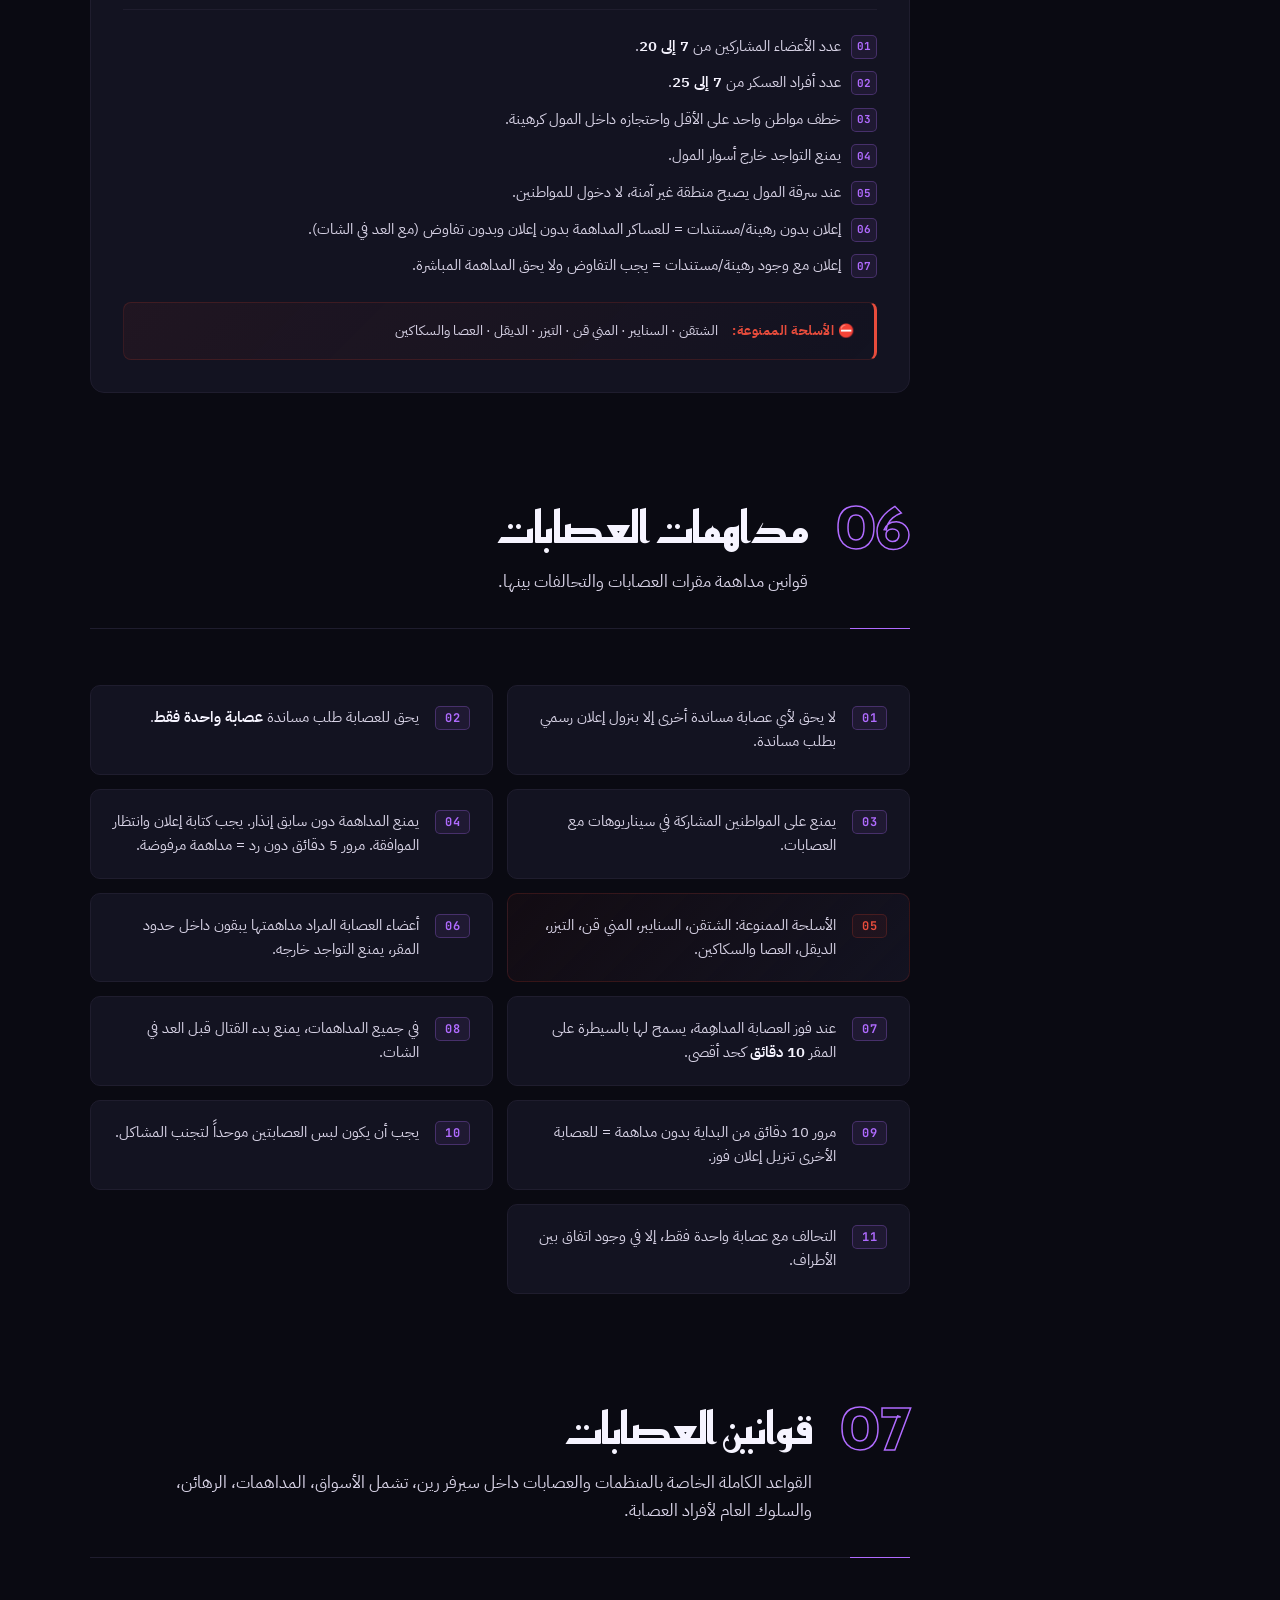
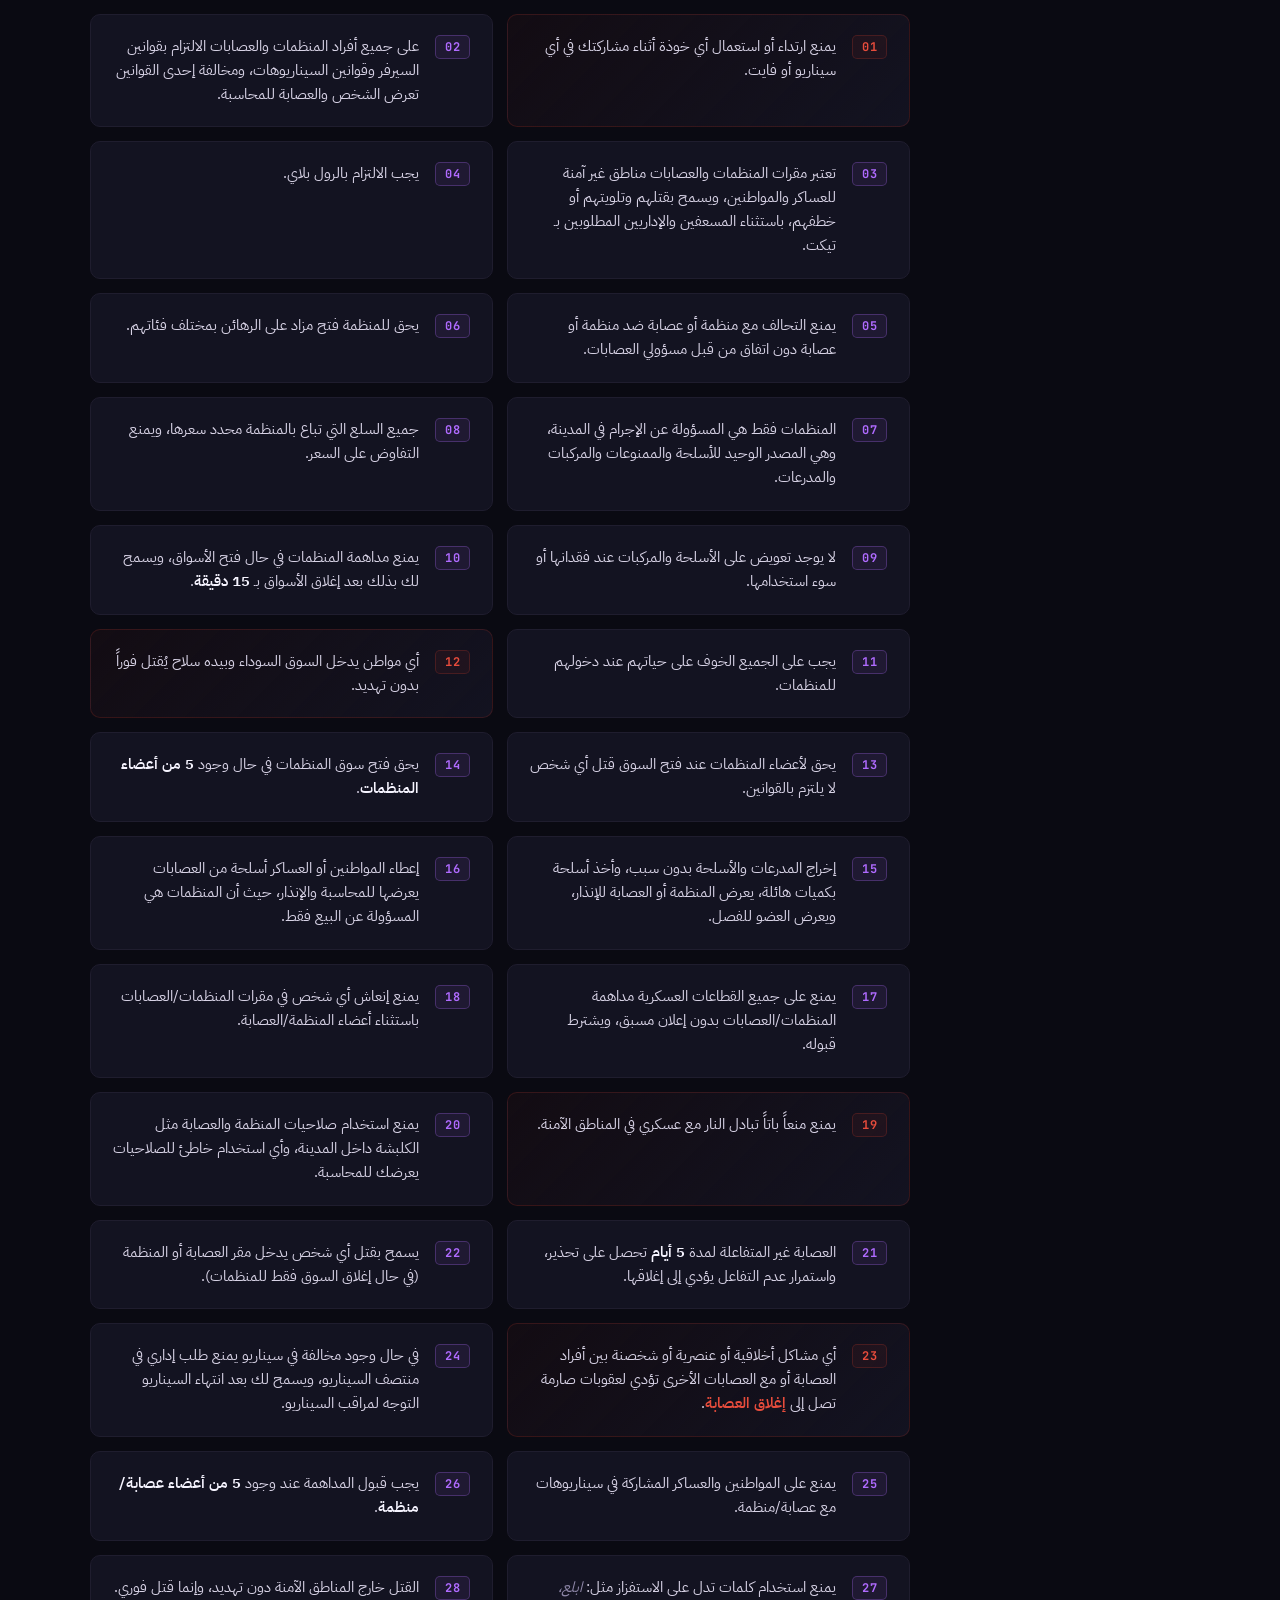
==== commit cb704778: "Update index.html" ====
--- a/index.html
+++ b/index.html
@@ -83,6 +83,7 @@
       <li><a href="#gangs" class="nav-link"><span class="nav-num">07</span><span>قوانين العصابات</span></a></li>
       <li><a href="#escape" class="nav-link"><span class="nav-num">08</span><span>الهروب الآمن</span></a></li>
       <li><a href="#school" class="nav-link"><span class="nav-num">09</span><span>المدرسة</span></a></li>
+      <li><a href="#ministries" class="nav-link"><span class="nav-num">10</span><span>دستور الوزارات</span></a></li>
     </ul>
   </nav>
 
@@ -126,11 +127,11 @@
 
     <div class="hero-stats">
       <div class="stat">
-        <div class="stat-num" data-count="9">0</div>
+        <div class="stat-num" data-count="10">0</div>
         <div class="stat-label">أقسام رئيسية</div>
       </div>
       <div class="stat">
-        <div class="stat-num" data-count="190">0</div>
+        <div class="stat-num" data-count="210">0</div>
         <div class="stat-label">قانون موثّق</div>
       </div>
       <div class="stat">
@@ -223,38 +224,29 @@
       <article class="rule" id="general-9"><div class="rule-num">09</div><p>يمنع القتل والتلويت في المناطق الآمنة.</p><a class="rule-link" href="#general-9" data-copy="#general-9" aria-label="نسخ رابط القانون">#</a></article>
       <article class="rule" id="general-10"><div class="rule-num">10</div><p>يمنع استخدام الأسلحة أو الطلق في المناطق الآمنة.</p><a class="rule-link" href="#general-10" data-copy="#general-10" aria-label="نسخ رابط القانون">#</a></article>
       <article class="rule" id="general-11"><div class="rule-num">11</div><p>يمنع قتل العسكر أو الاعتداء عليهم في المناطق الآمنة.</p><a class="rule-link" href="#general-11" data-copy="#general-11" aria-label="نسخ رابط القانون">#</a></article>
-      <article class="rule" id="general-12"><div class="rule-num">12</div><p>يمنع تلويت العسكر في المناطق الآمنة وغير الآمنة.</p><a class="rule-link" href="#general-12" data-copy="#general-12" aria-label="نسخ رابط القانون">#</a></article>
-      <article class="rule" id="general-13"><div class="rule-num">13</div><p><strong>NLR:</strong> عند الموت، يجب نسيان آخر 10 دقائق داخل الرول بلاي.</p><a class="rule-link" href="#general-13" data-copy="#general-13" aria-label="نسخ رابط القانون">#</a></article>
-      <article class="rule" id="general-14"><div class="rule-num">14</div><p>يمنع قتل أو خطف الميكانيكي أو الأوبر عند طلبه.</p><a class="rule-link" href="#general-14" data-copy="#general-14" aria-label="نسخ رابط القانون">#</a></article>
-      <article class="rule" id="general-15"><div class="rule-num">15</div><p>يجب نسيان جميع الأحداث في حال تحللك، إلا إذا قام أحد بتذكيرك.</p><a class="rule-link" href="#general-15" data-copy="#general-15" aria-label="نسخ رابط القانون">#</a></article>
-      <article class="rule danger" id="general-16"><div class="rule-num">16</div><p>يمنع منعاً باتاً استخدام الهاكات.</p><a class="rule-link" href="#general-16" data-copy="#general-16" aria-label="نسخ رابط القانون">#</a></article>
-      <article class="rule" id="general-17"><div class="rule-num">17</div><p>يمنع صعود الجبال إلا بالسيارات المخصصة (الجيوب والسيارات المرتفعة).</p><a class="rule-link" href="#general-17" data-copy="#general-17" aria-label="نسخ رابط القانون">#</a></article>
-      <article class="rule" id="general-18"><div class="rule-num">18</div><p>يمنع سرقة السيارات الحكومية إلا من قبل رجال العصابات.</p><a class="rule-link" href="#general-18" data-copy="#general-18" aria-label="نسخ رابط القانون">#</a></article>
-      <article class="rule" id="general-19"><div class="rule-num">19</div><p>يمنع استخدام مضاد الرصاص في كفرات السيارات.</p><a class="rule-link" href="#general-19" data-copy="#general-19" aria-label="نسخ رابط القانون">#</a></article>
-      <article class="rule" id="general-20"><div class="rule-num">20</div><p>يحق لك القتل الفوري في المناطق غير الآمنة وفق ضوابط الرول بلاي.</p><a class="rule-link" href="#general-20" data-copy="#general-20" aria-label="نسخ رابط القانون">#</a></article>
-      <article class="rule" id="general-21"><div class="rule-num">21</div><p>يمنع منعاً باتاً استخدام السيارة كدرع.</p><a class="rule-link" href="#general-21" data-copy="#general-21" aria-label="نسخ رابط القانون">#</a></article>
-      <article class="rule" id="general-22"><div class="rule-num">22</div><p>في حال أصبت من قبل عسكري وأنعشك المسعف، تستسلم استسلاماً تاماً. محاولة الهروب = مخالفة رول بلاي.</p><a class="rule-link" href="#general-22" data-copy="#general-22" aria-label="نسخ رابط القانون">#</a></article>
-      <article class="rule" id="general-23"><div class="rule-num">23</div><p>ممنوع الخروج بسيارة مصفحة أو مدرعة في المنطقة غير الآمنة.</p><a class="rule-link" href="#general-23" data-copy="#general-23" aria-label="نسخ رابط القانون">#</a></article>
-      <article class="rule" id="general-24"><div class="rule-num">24</div><p>يمنع نسخ وحفظ السكنات غير الموجودة في محل الملابس.</p><a class="rule-link" href="#general-24" data-copy="#general-24" aria-label="نسخ رابط القانون">#</a></article>
-      <article class="rule" id="general-25"><div class="rule-num">25</div><p>يمنع تحويل مبالغ مالية بقيمة أكثر من مليون في كل الظروف، سواء بيع أو اتفاق.</p><a class="rule-link" href="#general-25" data-copy="#general-25" aria-label="نسخ رابط القانون">#</a></article>
-      <article class="rule" id="general-26"><div class="rule-num">26</div><p>يمنع على جميع المواطنين باستثناء العسكر والمسعفين حمل سلاح التيزر.</p><a class="rule-link" href="#general-26" data-copy="#general-26" aria-label="نسخ رابط القانون">#</a></article>
-      <article class="rule" id="general-27"><div class="rule-num">27</div><p>يمنع استخدام الشتقن بجميع أنواعها داخل المدرسة.</p><a class="rule-link" href="#general-27" data-copy="#general-27" aria-label="نسخ رابط القانون">#</a></article>
-      <article class="rule" id="general-28"><div class="rule-num">28</div><p>لا يحق لك الخطف أو الكلبشة في مناطق الفايتات.</p><a class="rule-link" href="#general-28" data-copy="#general-28" aria-label="نسخ رابط القانون">#</a></article>
-      <article class="rule" id="general-29"><div class="rule-num">29</div><p>يمنع الاستهزاء بالعساكر أو ملاحقتهم لجرّهم لمطاردتك.</p><a class="rule-link" href="#general-29" data-copy="#general-29" aria-label="نسخ رابط القانون">#</a></article>
-      <article class="rule" id="general-30"><div class="rule-num">30</div><p>في سيناريو هتمان ونزل عليك إعلان قاتل، يمنع الخروج من المدينة.</p><a class="rule-link" href="#general-30" data-copy="#general-30" aria-label="نسخ رابط القانون">#</a></article>
-      <article class="rule" id="general-31"><div class="rule-num">31</div><p>أي سبام في شات اللعبة = ميوت مباشر + سجن.</p><a class="rule-link" href="#general-31" data-copy="#general-31" aria-label="نسخ رابط القانون">#</a></article>
-      <article class="rule" id="general-32"><div class="rule-num">32</div><p>يمنع التخريب بواسطة سنايبر على المناطق الآمنة وبالذات العسكرية.</p><a class="rule-link" href="#general-32" data-copy="#general-32" aria-label="نسخ رابط القانون">#</a></article>
-      <article class="rule danger" id="general-33"><div class="rule-num">33</div><p>يمنع عمل كراش على أي شخص. <strong>تصل العقوبة للباند.</strong></p><a class="rule-link" href="#general-33" data-copy="#general-33" aria-label="نسخ رابط القانون">#</a></article>
-      <article class="rule" id="general-34"><div class="rule-num">34</div><p>ممنوع انتحال شخصية الهتمان أو باتمان.</p><a class="rule-link" href="#general-34" data-copy="#general-34" aria-label="نسخ رابط القانون">#</a></article>
-      <article class="rule" id="general-35"><div class="rule-num">35</div><p>أي اسم غير لائق = طرد فوري. تكرار الموضوع يصل للباند المؤقت.</p><a class="rule-link" href="#general-35" data-copy="#general-35" aria-label="نسخ رابط القانون">#</a></article>
-      <article class="rule" id="general-36"><div class="rule-num">36</div><p>يمنع أن مواطن يكلبش شخص ويحطه بالزبالة. تصل العقوبة للباند.</p><a class="rule-link" href="#general-36" data-copy="#general-36" aria-label="نسخ رابط القانون">#</a></article>
-      <article class="rule" id="general-37"><div class="rule-num">37</div><p>أي شخص يملك أسلحة متفجرة سيتم مصادرتها وتبنيده.</p><a class="rule-link" href="#general-37" data-copy="#general-37" aria-label="نسخ رابط القانون">#</a></article>
-      <article class="rule" id="general-38"><div class="rule-num">38</div><p>ممنوع الطلوع للجبل (Off-Road) بمركبة ليست دفع رباعي.</p><a class="rule-link" href="#general-38" data-copy="#general-38" aria-label="نسخ رابط القانون">#</a></article>
-      <article class="rule" id="general-39"><div class="rule-num">39</div><p>الحركات والرقصات المخلة بالأدب ممنوعة وتعرضك للباند المؤقت.</p><a class="rule-link" href="#general-39" data-copy="#general-39" aria-label="نسخ رابط القانون">#</a></article>
-      <article class="rule danger" id="general-40"><div class="rule-num">40</div><p>التحرش (كلام/أفعال/كتابة) في الشات العام = <strong>باند نهائي</strong>.</p><a class="rule-link" href="#general-40" data-copy="#general-40" aria-label="نسخ رابط القانون">#</a></article>
-      <article class="rule" id="general-41"><div class="rule-num">41</div><p>يمنع حمل أو كلبشة شخص بدون إذن. يتم سجن المخالف.</p><a class="rule-link" href="#general-41" data-copy="#general-41" aria-label="نسخ رابط القانون">#</a></article>
-      <article class="rule" id="general-42"><div class="rule-num">42</div><p>مضايقة المواطن بالأفعال أو الأقوال يعرضك للباند النهائي.</p><a class="rule-link" href="#general-42" data-copy="#general-42" aria-label="نسخ رابط القانون">#</a></article>
-      <article class="rule" id="general-43"><div class="rule-num">43</div><p>ممنوع وضع اختصار تيم أو دسكورد في الاسم داخل اللعبة.</p><a class="rule-link" href="#general-43" data-copy="#general-43" aria-label="نسخ رابط القانون">#</a></article>
+      <article class="rule" id="general-12"><div class="rule-num">12</div><p>يمنع تلويت العسكر في المناطق الآمنة فقط. <em>(يسمح بتلويتهم في المناطق غير الآمنة).</em></p><a class="rule-link" href="#general-12" data-copy="#general-12" aria-label="نسخ رابط القانون">#</a></article>
+      <article class="rule" id="general-13"><div class="rule-num">13</div><p><strong>New Life Rule (NLR):</strong> عند الموت، يجب نسيان آخر 10 دقائق داخل الرول بلاي.</p><a class="rule-link" href="#general-13" data-copy="#general-13" aria-label="نسخ رابط القانون">#</a></article>
+      <article class="rule" id="general-14"><div class="rule-num">14</div><p>يجب نسيان جميع الأحداث في حال تحللك، إلا إذا قام أحد بتذكيرك.</p><a class="rule-link" href="#general-14" data-copy="#general-14" aria-label="نسخ رابط القانون">#</a></article>
+      <article class="rule danger" id="general-15"><div class="rule-num">15</div><p>يمنع منعاً باتاً استخدام الهاكات.</p><a class="rule-link" href="#general-15" data-copy="#general-15" aria-label="نسخ رابط القانون">#</a></article>
+      <article class="rule" id="general-16"><div class="rule-num">16</div><p>يمنع صعود الجبال إلا بالسيارات المخصصة (الجيوب والسيارات المرتفعة).</p><a class="rule-link" href="#general-16" data-copy="#general-16" aria-label="نسخ رابط القانون">#</a></article>
+      <article class="rule" id="general-17"><div class="rule-num">17</div><p>يمنع سرقة السيارات الحكومية إلا من قبل رجال العصابات.</p><a class="rule-link" href="#general-17" data-copy="#general-17" aria-label="نسخ رابط القانون">#</a></article>
+      <article class="rule" id="general-18"><div class="rule-num">18</div><p>يحق لك القتل الفوري في المناطق غير الآمنة وفق ضوابط الرول بلاي.</p><a class="rule-link" href="#general-18" data-copy="#general-18" aria-label="نسخ رابط القانون">#</a></article>
+      <article class="rule" id="general-19"><div class="rule-num">19</div><p>في حال أصبت من قبل عسكري وأنعشك المسعف، تستسلم استسلاماً تاماً. محاولة الهروب = مخالفة رول بلاي.</p><a class="rule-link" href="#general-19" data-copy="#general-19" aria-label="نسخ رابط القانون">#</a></article>
+      <article class="rule" id="general-20"><div class="rule-num">20</div><p>يمنع نسخ وحفظ السكنات غير الموجودة في محل الملابس.</p><a class="rule-link" href="#general-20" data-copy="#general-20" aria-label="نسخ رابط القانون">#</a></article>
+      <article class="rule" id="general-21"><div class="rule-num">21</div><p>يمنع على جميع المواطنين باستثناء العسكر والمسعفين حمل سلاح التيزر.</p><a class="rule-link" href="#general-21" data-copy="#general-21" aria-label="نسخ رابط القانون">#</a></article>
+      <article class="rule" id="general-22"><div class="rule-num">22</div><p>لا يحق لك الخطف أو الكلبشة في مناطق الفايتات.</p><a class="rule-link" href="#general-22" data-copy="#general-22" aria-label="نسخ رابط القانون">#</a></article>
+      <article class="rule" id="general-23"><div class="rule-num">23</div><p>في سيناريو هتمان ونزل عليك إعلان قاتل، يمنع الخروج من المدينة.</p><a class="rule-link" href="#general-23" data-copy="#general-23" aria-label="نسخ رابط القانون">#</a></article>
+      <article class="rule" id="general-24"><div class="rule-num">24</div><p>أي سبام في شات اللعبة = ميوت مباشر + سجن.</p><a class="rule-link" href="#general-24" data-copy="#general-24" aria-label="نسخ رابط القانون">#</a></article>
+      <article class="rule" id="general-25"><div class="rule-num">25</div><p>يمنع التخريب بواسطة سنايبر على المناطق الآمنة وبالذات العسكرية.</p><a class="rule-link" href="#general-25" data-copy="#general-25" aria-label="نسخ رابط القانون">#</a></article>
+      <article class="rule" id="general-26"><div class="rule-num">26</div><p>أي اسم غير لائق = طرد فوري. تكرار الموضوع يصل للباند المؤقت.</p><a class="rule-link" href="#general-26" data-copy="#general-26" aria-label="نسخ رابط القانون">#</a></article>
+      <article class="rule" id="general-27"><div class="rule-num">27</div><p>يمنع أن مواطن يكلبش شخص ويحطه بالزبالة. <strong>تصل العقوبة للسجن.</strong></p><a class="rule-link" href="#general-27" data-copy="#general-27" aria-label="نسخ رابط القانون">#</a></article>
+      <article class="rule" id="general-28"><div class="rule-num">28</div><p>أي شخص يملك أسلحة متفجرة سيتم مصادرتها وتبنيده.</p><a class="rule-link" href="#general-28" data-copy="#general-28" aria-label="نسخ رابط القانون">#</a></article>
+      <article class="rule" id="general-29"><div class="rule-num">29</div><p>ممنوع الطلوع للجبل (Off-Road) بمركبة ليست دفع رباعي.</p><a class="rule-link" href="#general-29" data-copy="#general-29" aria-label="نسخ رابط القانون">#</a></article>
+      <article class="rule" id="general-30"><div class="rule-num">30</div><p>الحركات والرقصات المخلة بالأدب ممنوعة وتعرضك للباند المؤقت.</p><a class="rule-link" href="#general-30" data-copy="#general-30" aria-label="نسخ رابط القانون">#</a></article>
+      <article class="rule danger" id="general-31"><div class="rule-num">31</div><p>التحرش (كلام/أفعال/كتابة) في الشات العام = <strong>باند نهائي</strong>.</p><a class="rule-link" href="#general-31" data-copy="#general-31" aria-label="نسخ رابط القانون">#</a></article>
+      <article class="rule" id="general-32"><div class="rule-num">32</div><p>يمنع حمل أو كلبشة شخص بدون إذن. يتم سجن المخالف.</p><a class="rule-link" href="#general-32" data-copy="#general-32" aria-label="نسخ رابط القانون">#</a></article>
+      <article class="rule" id="general-33"><div class="rule-num">33</div><p>مضايقة المواطن بالأفعال أو الأقوال يعرضك للباند النهائي.</p><a class="rule-link" href="#general-33" data-copy="#general-33" aria-label="نسخ رابط القانون">#</a></article>
+      <article class="rule" id="general-34"><div class="rule-num">34</div><p>ممنوع وضع اختصار تيم أو دسكورد في الاسم داخل اللعبة.</p><a class="rule-link" href="#general-34" data-copy="#general-34" aria-label="نسخ رابط القانون">#</a></article>
     </div>
 
     <h3 class="sub-heading" id="general-unsafe">قوانين المنطقة غير الآمنة</h3>
@@ -287,24 +279,20 @@
 
     <h3 class="sub-heading">القواعد الأساسية</h3>
     <div class="rules-grid">
-      <article class="rule" id="scenarios-1"><div class="rule-num">01</div><p>ممنوع لبس خوذة الرأس في جميع السيناريوهات.</p><a class="rule-link" href="#scenarios-1" data-copy="#scenarios-1" aria-label="نسخ رابط القانون">#</a></article>
-      <article class="rule" id="scenarios-2"><div class="rule-num">02</div><p>يمنع منعاً باتاً إنعاش الجهة الخاسرة في السيناريو.</p><a class="rule-link" href="#scenarios-2" data-copy="#scenarios-2" aria-label="نسخ رابط القانون">#</a></article>
-      <article class="rule" id="scenarios-3"><div class="rule-num">03</div><p>يمنع المشاركة في السيناريو وأنت ملقلق، لكثرة المشاكل المترتبة.</p><a class="rule-link" href="#scenarios-3" data-copy="#scenarios-3" aria-label="نسخ رابط القانون">#</a></article>
-      <article class="rule" id="scenarios-4"><div class="rule-num">04</div><p>في حال خطف مواطن، يمنع تجاوز مدة الخطف <strong>10 دقائق</strong>.</p><a class="rule-link" href="#scenarios-4" data-copy="#scenarios-4" aria-label="نسخ رابط القانون">#</a></article>
-      <article class="rule" id="scenarios-5"><div class="rule-num">05</div><p>في حال تجاوز مدة الخطف بدون عمل سيناريو، يجب على الخاطف ترك المواطن أو إعدامه.</p><a class="rule-link" href="#scenarios-5" data-copy="#scenarios-5" aria-label="نسخ رابط القانون">#</a></article>
-      <article class="rule" id="scenarios-6"><div class="rule-num">06</div><p>يمنع الإنعاش من المنطقة الزرقاء أثناء السيناريوهات.</p><a class="rule-link" href="#scenarios-6" data-copy="#scenarios-6" aria-label="نسخ رابط القانون">#</a></article>
-      <article class="rule" id="scenarios-7"><div class="rule-num">07</div><p>لعمل سيناريو تهريب سجين، يجب نزول إعلان تذكر فيه هوية السجين.</p><a class="rule-link" href="#scenarios-7" data-copy="#scenarios-7" aria-label="نسخ رابط القانون">#</a></article>
-      <article class="rule" id="scenarios-8"><div class="rule-num">08</div><p>في حال تهريب جميع المساجين، يجب نزول إعلان يذكر فيه ذلك.</p><a class="rule-link" href="#scenarios-8" data-copy="#scenarios-8" aria-label="نسخ رابط القانون">#</a></article>
-      <article class="rule" id="scenarios-9"><div class="rule-num">09</div><p>في حال عدم نزول إعلان، لا يعتبر السيناريو قد بدأ.</p><a class="rule-link" href="#scenarios-9" data-copy="#scenarios-9" aria-label="نسخ رابط القانون">#</a></article>
-      <article class="rule" id="scenarios-10"><div class="rule-num">10</div><p>يمنع منعاً باتاً حمل الخصم أثناء السيناريو.</p><a class="rule-link" href="#scenarios-10" data-copy="#scenarios-10" aria-label="نسخ رابط القانون">#</a></article>
-      <article class="rule" id="scenarios-11"><div class="rule-num">11</div><p>يمنع منعاً باتاً كلبشة الخصم أثناء السيناريو.</p><a class="rule-link" href="#scenarios-11" data-copy="#scenarios-11" aria-label="نسخ رابط القانون">#</a></article>
-      <article class="rule" id="scenarios-12"><div class="rule-num">12</div><p>يمنع استخدام الأسلحة للتخريم من خلف الجدران أو الزجاج.</p><a class="rule-link" href="#scenarios-12" data-copy="#scenarios-12" aria-label="نسخ رابط القانون">#</a></article>
-      <article class="rule" id="scenarios-13"><div class="rule-num">13</div><p>عند الانتهاء من السيناريو، يكتفى بكلمة <code>GG</code>.</p><a class="rule-link" href="#scenarios-13" data-copy="#scenarios-13" aria-label="نسخ رابط القانون">#</a></article>
-      <article class="rule" id="scenarios-14"><div class="rule-num">14</div><p>المدة المسموحة للتوجه للسيناريو/المداهمة <strong>20 دقيقة</strong>، وإلا ينزل السارقون إعلان فوز.</p><a class="rule-link" href="#scenarios-14" data-copy="#scenarios-14" aria-label="نسخ رابط القانون">#</a></article>
-      <article class="rule" id="scenarios-15"><div class="rule-num">15</div><p>إعلان كاذب بالانتصار = شكوى عند السيناريو تيم + محاسبة صاحبه.</p><a class="rule-link" href="#scenarios-15" data-copy="#scenarios-15" aria-label="نسخ رابط القانون">#</a></article>
-      <article class="rule" id="scenarios-16"><div class="rule-num">16</div><p>السيناريو المتفق عليه من الطرفين، يحق لهم وضع قوانينهم الخاصة مع الالتزام بالأساسيات.</p><a class="rule-link" href="#scenarios-16" data-copy="#scenarios-16" aria-label="نسخ رابط القانون">#</a></article>
-      <article class="rule danger" id="scenarios-17"><div class="rule-num">17</div><p>الأسلحة الممنوعة في جميع السيناريوهات والمداهمات: <strong>التيزر، المني قن، السنايبر بجميع أنواعه</strong>.</p><a class="rule-link" href="#scenarios-17" data-copy="#scenarios-17" aria-label="نسخ رابط القانون">#</a></article>
-      <article class="rule danger" id="scenarios-18"><div class="rule-num">18</div><p>عقوبة التحدث من قبل الميت في السيناريوهات: <strong>سجن 50 شهر</strong> وقد تصل للباند.</p><a class="rule-link" href="#scenarios-18" data-copy="#scenarios-18" aria-label="نسخ رابط القانون">#</a></article>
+      <article class="rule" id="scenarios-1"><div class="rule-num">01</div><p>يمنع منعاً باتاً إنعاش الجهة الخاسرة في السيناريو.</p><a class="rule-link" href="#scenarios-1" data-copy="#scenarios-1" aria-label="نسخ رابط القانون">#</a></article>
+      <article class="rule" id="scenarios-2"><div class="rule-num">02</div><p>في حال خطف مواطن، يمنع تجاوز مدة الخطف <strong>10 دقائق</strong>.</p><a class="rule-link" href="#scenarios-2" data-copy="#scenarios-2" aria-label="نسخ رابط القانون">#</a></article>
+      <article class="rule" id="scenarios-3"><div class="rule-num">03</div><p>في حال تجاوز مدة الخطف بدون عمل سيناريو، يجب على الخاطف ترك المواطن أو إعدامه.</p><a class="rule-link" href="#scenarios-3" data-copy="#scenarios-3" aria-label="نسخ رابط القانون">#</a></article>
+      <article class="rule" id="scenarios-4"><div class="rule-num">04</div><p>في حال عدم نزول إعلان، لا يعتبر السيناريو قد بدأ.</p><a class="rule-link" href="#scenarios-4" data-copy="#scenarios-4" aria-label="نسخ رابط القانون">#</a></article>
+      <article class="rule" id="scenarios-5"><div class="rule-num">05</div><p>يمنع منعاً باتاً حمل الخصم أثناء السيناريو.</p><a class="rule-link" href="#scenarios-5" data-copy="#scenarios-5" aria-label="نسخ رابط القانون">#</a></article>
+      <article class="rule" id="scenarios-6"><div class="rule-num">06</div><p>يمنع منعاً باتاً كلبشة الخصم أثناء السيناريو.</p><a class="rule-link" href="#scenarios-6" data-copy="#scenarios-6" aria-label="نسخ رابط القانون">#</a></article>
+      <article class="rule" id="scenarios-7"><div class="rule-num">07</div><p>يمنع استخدام الأسلحة للتخريم من خلف الجدران أو الزجاج.</p><a class="rule-link" href="#scenarios-7" data-copy="#scenarios-7" aria-label="نسخ رابط القانون">#</a></article>
+      <article class="rule" id="scenarios-8"><div class="rule-num">08</div><p>عند الانتهاء من السيناريو، يكتفى بكلمة <code>GG</code>.</p><a class="rule-link" href="#scenarios-8" data-copy="#scenarios-8" aria-label="نسخ رابط القانون">#</a></article>
+      <article class="rule" id="scenarios-9"><div class="rule-num">09</div><p>المدة المسموحة للتوجه للسيناريو/المداهمة <strong>15 دقيقة</strong>، وإلا ينزل السارقون إعلان فوز.</p><a class="rule-link" href="#scenarios-9" data-copy="#scenarios-9" aria-label="نسخ رابط القانون">#</a></article>
+      <article class="rule" id="scenarios-10"><div class="rule-num">10</div><p>إعلان كاذب بالانتصار = شكوى عند السيناريو تيم + محاسبة صاحبه.</p><a class="rule-link" href="#scenarios-10" data-copy="#scenarios-10" aria-label="نسخ رابط القانون">#</a></article>
+      <article class="rule" id="scenarios-11"><div class="rule-num">11</div><p>السيناريو المتفق عليه من الطرفين، يحق لهم وضع قوانينهم الخاصة مع الالتزام بالأساسيات.</p><a class="rule-link" href="#scenarios-11" data-copy="#scenarios-11" aria-label="نسخ رابط القانون">#</a></article>
+      <article class="rule danger" id="scenarios-12"><div class="rule-num">12</div><p>الأسلحة الممنوعة في جميع السيناريوهات والمداهمات: <strong>الأسلحة الثقيلة بكل أنواعها</strong>.</p><a class="rule-link" href="#scenarios-12" data-copy="#scenarios-12" aria-label="نسخ رابط القانون">#</a></article>
+      <article class="rule danger" id="scenarios-13"><div class="rule-num">13</div><p>عقوبة التحدث من قبل الميت في السيناريوهات: <strong>سجن 20 شهر</strong> وقد تصل للباند.</p><a class="rule-link" href="#scenarios-13" data-copy="#scenarios-13" aria-label="نسخ رابط القانون">#</a></article>
+      <article class="rule" id="scenarios-14"><div class="rule-num">14</div><p>ممنوع الخروج بسيارة مصفحة أو مدرعة أثناء السيناريوهات.</p><a class="rule-link" href="#scenarios-14" data-copy="#scenarios-14" aria-label="نسخ رابط القانون">#</a></article>
     </div>
 
     <h3 class="sub-heading" id="scenarios-announcements">قوانين الإعلانات</h3>
@@ -327,7 +315,7 @@
       <ul class="check-list">
         <li>قلتش الراديو.</li>
         <li>شقلبة الـ X.</li>
-        <li>الخخ.</li>
+        <li>إلى آخره.</li>
       </ul>
       <p class="note-line">⚠ كثرة استخدام القلتشات بعد السجن تصل عقوبتها للباند المؤقت.</p>
     </div>
@@ -347,23 +335,22 @@
     <div class="rules-grid">
       <article class="rule" id="negotiation-1"><div class="rule-num">01</div><p>الجدية التامة من جميع الأطراف، مع الاحترام المتبادل.</p><a class="rule-link" href="#negotiation-1" data-copy="#negotiation-1" aria-label="نسخ رابط القانون">#</a></article>
       <article class="rule" id="negotiation-2"><div class="rule-num">02</div><p>يحق للمتفاوض طلب طلب واحد فقط على كل رهينة.</p><a class="rule-link" href="#negotiation-2" data-copy="#negotiation-2" aria-label="نسخ رابط القانون">#</a></article>
-      <article class="rule" id="negotiation-3"><div class="rule-num">03</div><p>لا يحق للمتفاوض الطلب على المستندات.</p><a class="rule-link" href="#negotiation-3" data-copy="#negotiation-3" aria-label="نسخ رابط القانون">#</a></article>
-      <article class="rule" id="negotiation-4"><div class="rule-num">04</div><p>لا يحق للمتفاوض المبالغة في المطالب.</p><a class="rule-link" href="#negotiation-4" data-copy="#negotiation-4" aria-label="نسخ رابط القانون">#</a></article>
-      <article class="rule" id="negotiation-5"><div class="rule-num">05</div><p>العسكري يخاف على حياة الرهينة، والمتفاوض يخاف على حياته بإعطاء طلبات طبيعية.</p><a class="rule-link" href="#negotiation-5" data-copy="#negotiation-5" aria-label="نسخ رابط القانون">#</a></article>
-      <article class="rule" id="negotiation-6"><div class="rule-num">06</div><p>يمنع طلب هروب آمن أكثر من <strong>دقيقة</strong>.</p><a class="rule-link" href="#negotiation-6" data-copy="#negotiation-6" aria-label="نسخ رابط القانون">#</a></article>
-      <article class="rule" id="negotiation-7"><div class="rule-num">07</div><p>يمنع خطف أو تهديد الشخص الذي يدخل ليطمئن على حال الرهينة.</p><a class="rule-link" href="#negotiation-7" data-copy="#negotiation-7" aria-label="نسخ رابط القانون">#</a></article>
-      <article class="rule" id="negotiation-8"><div class="rule-num">08</div><p>يمنع على العسكري إعطاء مدة هروب آمن تقل عن <strong>30 ثانية</strong>.</p><a class="rule-link" href="#negotiation-8" data-copy="#negotiation-8" aria-label="نسخ رابط القانون">#</a></article>
-      <article class="rule danger" id="negotiation-9"><div class="rule-num">09</div><p>لا يحق للعساكر مداهمة الموقع فوراً مهما حدث. <strong>يجب العد في الشات.</strong></p><a class="rule-link" href="#negotiation-9" data-copy="#negotiation-9" aria-label="نسخ رابط القانون">#</a></article>
-      <article class="rule" id="negotiation-10"><div class="rule-num">10</div><p>ممنوع على السارقين الخروج من الموقع إلا بعد الانتصار.</p><a class="rule-link" href="#negotiation-10" data-copy="#negotiation-10" aria-label="نسخ رابط القانون">#</a></article>
-      <article class="rule" id="negotiation-11"><div class="rule-num">11</div><p>الطلق أثناء التفاوض داخل الموقع = تفشيل التفاوض.</p><a class="rule-link" href="#negotiation-11" data-copy="#negotiation-11" aria-label="نسخ رابط القانون">#</a></article>
-      <article class="rule" id="negotiation-12"><div class="rule-num">12</div><p>إهانة العسكري لا تفشّل التفاوض، ويتم محاسبته في عصابته/قطاعه + سجنه بعد التفاوض.</p><a class="rule-link" href="#negotiation-12" data-copy="#negotiation-12" aria-label="نسخ رابط القانون">#</a></article>
-      <article class="rule" id="negotiation-13"><div class="rule-num">13</div><p>الترتيب: <strong>الرهائن ← السيارات ← الموقع</strong> (هروب آمن أو مقاومة).</p><a class="rule-link" href="#negotiation-13" data-copy="#negotiation-13" aria-label="نسخ رابط القانون">#</a></article>
-      <article class="rule" id="negotiation-14"><div class="rule-num">14</div><p>لا يحق للعسكري تفشيل التفاوض إذا كانت المطالب ضمن النظام، ولا للعصابة طلب مطالب خارجه.</p><a class="rule-link" href="#negotiation-14" data-copy="#negotiation-14" aria-label="نسخ رابط القانون">#</a></article>
-      <article class="rule" id="negotiation-15"><div class="rule-num">15</div><p>إظهار أي نوع من الأسلحة = تفشيل التفاوض.</p><a class="rule-link" href="#negotiation-15" data-copy="#negotiation-15" aria-label="نسخ رابط القانون">#</a></article>
-      <article class="rule" id="negotiation-16"><div class="rule-num">16</div><p>حركات F7 ممنوعة، ما عدا وقفة العساكر/المجرمين والتدخين. ممنوع الرقص.</p><a class="rule-link" href="#negotiation-16" data-copy="#negotiation-16" aria-label="نسخ رابط القانون">#</a></article>
-      <article class="rule" id="negotiation-17"><div class="rule-num">17</div><p>المفاوض شخص واحد من كل طرف.</p><a class="rule-link" href="#negotiation-17" data-copy="#negotiation-17" aria-label="نسخ رابط القانون">#</a></article>
-      <article class="rule" id="negotiation-18"><div class="rule-num">18</div><p>عند بدء التفاوض، ممنوع دخول أي شخص (عساكر أو مجرمين).</p><a class="rule-link" href="#negotiation-18" data-copy="#negotiation-18" aria-label="نسخ رابط القانون">#</a></article>
-      <article class="rule" id="negotiation-19"><div class="rule-num">19</div><p>عند وجود رهينة، التفاوض أولاً عليها، ثم على موقع السيناريو.</p><a class="rule-link" href="#negotiation-19" data-copy="#negotiation-19" aria-label="نسخ رابط القانون">#</a></article>
+      <article class="rule" id="negotiation-3"><div class="rule-num">03</div><p>لا يحق للمتفاوض المبالغة في المطالب.</p><a class="rule-link" href="#negotiation-3" data-copy="#negotiation-3" aria-label="نسخ رابط القانون">#</a></article>
+      <article class="rule" id="negotiation-4"><div class="rule-num">04</div><p>العسكري يخاف على حياة الرهينة، والمتفاوض يخاف على حياته بإعطاء طلبات طبيعية.</p><a class="rule-link" href="#negotiation-4" data-copy="#negotiation-4" aria-label="نسخ رابط القانون">#</a></article>
+      <article class="rule" id="negotiation-5"><div class="rule-num">05</div><p>يمنع طلب هروب آمن أكثر من <strong>دقيقة</strong>.</p><a class="rule-link" href="#negotiation-5" data-copy="#negotiation-5" aria-label="نسخ رابط القانون">#</a></article>
+      <article class="rule" id="negotiation-6"><div class="rule-num">06</div><p>يمنع خطف أو تهديد الشخص الذي يدخل ليطمئن على حال الرهينة.</p><a class="rule-link" href="#negotiation-6" data-copy="#negotiation-6" aria-label="نسخ رابط القانون">#</a></article>
+      <article class="rule" id="negotiation-7"><div class="rule-num">07</div><p>يمنع على العسكري إعطاء مدة هروب آمن تقل عن <strong>30 ثانية</strong>.</p><a class="rule-link" href="#negotiation-7" data-copy="#negotiation-7" aria-label="نسخ رابط القانون">#</a></article>
+      <article class="rule danger" id="negotiation-8"><div class="rule-num">08</div><p>لا يحق للعساكر مداهمة الموقع فوراً مهما حدث. <strong>يجب العد في الشات.</strong></p><a class="rule-link" href="#negotiation-8" data-copy="#negotiation-8" aria-label="نسخ رابط القانون">#</a></article>
+      <article class="rule" id="negotiation-9"><div class="rule-num">09</div><p>ممنوع على السارقين الخروج من الموقع إلا بعد الانتصار.</p><a class="rule-link" href="#negotiation-9" data-copy="#negotiation-9" aria-label="نسخ رابط القانون">#</a></article>
+      <article class="rule" id="negotiation-10"><div class="rule-num">10</div><p>الطلق أثناء التفاوض داخل الموقع = تفشيل التفاوض.</p><a class="rule-link" href="#negotiation-10" data-copy="#negotiation-10" aria-label="نسخ رابط القانون">#</a></article>
+      <article class="rule" id="negotiation-11"><div class="rule-num">11</div><p>إهانة العسكري = <strong>تفشيل التفاوض</strong>.</p><a class="rule-link" href="#negotiation-11" data-copy="#negotiation-11" aria-label="نسخ رابط القانون">#</a></article>
+      <article class="rule" id="negotiation-12"><div class="rule-num">12</div><p>الترتيب: <strong>الرهائن ← السيارات ← الموقع</strong> (هروب آمن أو مقاومة).</p><a class="rule-link" href="#negotiation-12" data-copy="#negotiation-12" aria-label="نسخ رابط القانون">#</a></article>
+      <article class="rule" id="negotiation-13"><div class="rule-num">13</div><p>لا يحق للعسكري تفشيل التفاوض إذا كانت المطالب ضمن النظام، ولا للعصابة طلب مطالب خارجه.</p><a class="rule-link" href="#negotiation-13" data-copy="#negotiation-13" aria-label="نسخ رابط القانون">#</a></article>
+      <article class="rule" id="negotiation-14"><div class="rule-num">14</div><p>إظهار أي نوع من الأسلحة = تفشيل التفاوض.</p><a class="rule-link" href="#negotiation-14" data-copy="#negotiation-14" aria-label="نسخ رابط القانون">#</a></article>
+      <article class="rule" id="negotiation-15"><div class="rule-num">15</div><p>حركات F7 ممنوعة، ما عدا وقفة العساكر/المجرمين والتدخين. ممنوع الرقص.</p><a class="rule-link" href="#negotiation-15" data-copy="#negotiation-15" aria-label="نسخ رابط القانون">#</a></article>
+      <article class="rule" id="negotiation-16"><div class="rule-num">16</div><p>المفاوض <strong>شخصين من كل طرف</strong>.</p><a class="rule-link" href="#negotiation-16" data-copy="#negotiation-16" aria-label="نسخ رابط القانون">#</a></article>
+      <article class="rule" id="negotiation-17"><div class="rule-num">17</div><p>عند بدء التفاوض، ممنوع دخول أي شخص (عساكر أو مجرمين).</p><a class="rule-link" href="#negotiation-17" data-copy="#negotiation-17" aria-label="نسخ رابط القانون">#</a></article>
+      <article class="rule" id="negotiation-18"><div class="rule-num">18</div><p>عند وجود رهينة، التفاوض أولاً عليها، ثم على موقع السيناريو.</p><a class="rule-link" href="#negotiation-18" data-copy="#negotiation-18" aria-label="نسخ رابط القانون">#</a></article>
     </div>
 
     <h3 class="sub-heading" id="negotiation-prices">جدول أسعار الرهائن</h3>
@@ -450,7 +437,6 @@
     <div class="info-box">
       <h4 class="box-title">نظام السرقات داخل المدينة</h4>
       <ul class="dot-list">
-        <li>ممنوع عمل سيناريوهات في البقالات والمنازل داخل المدينة الأولى. الاكتفاء بسكربت السرقات.</li>
         <li>البقالات والمنازل تشتغل بنظام السرقات: يأتي إشعار للعساكر، فيداهمون السارقين.</li>
         <li>يسمح بعمل سيناريوهات حسب الأعداد المطلوبة في المواقع. عند وجود رهينة، التفاوض عليها أولاً ثم الموقع.</li>
         <li>السيناريوهات تأتي في الأماكن الكبيرة: البنوك، المواقع الضخمة، المدرسة، ماب المنطقة المحظورة.</li>
@@ -471,8 +457,8 @@
       </div>
       <div class="ct-row">
         <div data-label="السرقة">سرقة المجوهرات</div>
-        <div data-label="السارقون">5 فأكثر</div>
-        <div data-label="العساكر">7 فأكثر</div>
+        <div data-label="السارقون">3 فأكثر</div>
+        <div data-label="العساكر">5 فأكثر</div>
       </div>
       <div class="ct-row">
         <div data-label="السرقة">سرقة بنك بوليتو</div>
@@ -485,27 +471,21 @@
         <div data-label="العساكر">9 فأكثر</div>
       </div>
     </div>
-    <p class="caption">قاعدة عامة: عدد العسكر = عدد المجرمين + 2. جميع السيناريوهات أعلاه تتطلب جلب رهينة.</p>
 
     <!-- البنك المركزي -->
     <div class="robbery-card" id="robbery-bank-central">
       <div class="rc-head">
         <span class="rc-tag">SCENARIO</span>
         <h3>البنك المركزي</h3>
-        <span class="rc-meta">6-15 سارق · 7-18 عسكري</span>
+        <span class="rc-meta">7-15 سارق · 7-18 عسكري</span>
       </div>
       <ol class="rc-rules">
-        <li>عدد أعضاء العصابة المشاركين من <strong>6 إلى 15</strong>.</li>
+        <li>عدد أعضاء العصابة المشاركين من <strong>7 إلى 15</strong>.</li>
         <li>عدد العسكر المشاركين من <strong>7 إلى 18</strong>.</li>
-        <li>يمنع سرقة البنك المركزي في حال وجود أقل من 6 عساكر.</li>
         <li>تحديد المتفاوض ومستشاري المتفاوض قبل بدء السيناريو.</li>
         <li>خروج أي رجل عصابة غير المتفاوض ومستشاريه = حق العسكر بقتله فوراً.</li>
         <li>عند الإعلان عن السرقة، البنك يصبح مكاناً خطيراً، ويمكن للعصابة خطف كل من يدخل.</li>
       </ol>
-      <div class="rc-banned">
-        <span class="rc-banned-label">⛔ الأسلحة الممنوعة:</span>
-        <span>السنايبر · المني قن · التيزر · الديقل · العصا والسكاكين</span>
-      </div>
     </div>
 
     <!-- المجوهرات -->
@@ -513,19 +493,14 @@
       <div class="rc-head">
         <span class="rc-tag">SCENARIO</span>
         <h3>محل المجوهرات</h3>
-        <span class="rc-meta">3-7 سارق · 4-8 عسكري</span>
+        <span class="rc-meta">3-5 سارق · 5+ عسكري</span>
       </div>
       <ol class="rc-rules">
-        <li>عدد الأعضاء المشاركين من <strong>3 إلى 7</strong>.</li>
-        <li>عدد العساكر من <strong>4 إلى 8</strong>.</li>
+        <li>عدد الأعضاء المشاركين من <strong>3 إلى 5</strong>.</li>
         <li>لطلب هروب آمن، يجب وجود رهينة معك.</li>
         <li>تواجد جميع أعضاء العصابة داخل المحل قبل بدء السيناريو، يمنع التواجد خارجه.</li>
         <li>تحديد متفاوض ومستشارين، وهم وحدهم من يسمح لهم بالخروج.</li>
       </ol>
-      <div class="rc-banned">
-        <span class="rc-banned-label">⛔ الأسلحة الممنوعة:</span>
-        <span>الشتقن · السنايبر · المني قن · التيزر · الديقل · العصا والسكاكين</span>
-      </div>
     </div>
 
     <!-- محل الأسلحة -->
@@ -544,10 +519,6 @@
         <li>إعلان السرقة بدون رهينة/مستندات = للعساكر المداهمة بدون إعلان وبدون تفاوض (مع العد في الشات).</li>
         <li>إعلان مع وجود رهينة/مستندات = يجب التفاوض ولا يحق المداهمة المباشرة.</li>
       </ol>
-      <div class="rc-banned">
-        <span class="rc-banned-label">⛔ الأسلحة الممنوعة:</span>
-        <span>الشتقن · السنايبر · المني قن · التيزر · الديقل · العصا والسكاكين</span>
-      </div>
     </div>
 
     <!-- البقالات -->
@@ -566,10 +537,6 @@
         <li>عند وصول إشعار للعساكر، يحق لهم المداهمة بدون إعلان وبدون تفاوض.</li>
         <li>عند وجود رهينة/مستندات، يجب التفاوض ولا يحق المداهمة المباشرة.</li>
       </ol>
-      <div class="rc-banned">
-        <span class="rc-banned-label">⛔ الأسلحة الممنوعة:</span>
-        <span>الشتقن · السنايبر · المني قن · التيزر · الديقل · العصا والسكاكين</span>
-      </div>
     </div>
 
     <!-- مول عرب لاف -->
@@ -757,6 +724,95 @@
     </div>
   </section>
 
+  <!-- ═══════ القسم 10: دستور الوزارات ═══════ -->
+  <section class="section" id="ministries">
+    <div class="section-head">
+      <div class="section-num">10</div>
+      <div>
+        <h2 class="section-title">🚨 دستور وزارة الداخلية والدفاع والقطاعات العسكرية والسيادية 🚨</h2>
+        <p class="section-sub">الدستور الرسمي للرئاسة ووزارة العدل ووزارة الصحة والقوات العسكرية (الداخلية والدفاع) داخل المدينة.</p>
+      </div>
+    </div>
+
+    <!-- أولاً: الرئاسة -->
+    <h3 class="sub-heading" id="ministries-presidency">🏛️ أولاً: قوانين الرئاسة — مجلس الوزراء وقائد المجلس الرئاسي</h3>
+    <div class="rules-grid">
+      <article class="rule" id="ministries-1"><div class="rule-num">01</div><p>النظام الوزاري هو السلطة التنفيذية والسيادية العليا في المدينة، وتتمثل في <strong>رئاسة مجلس الوزراء وقائد المجلس الرئاسي</strong>.</p><a class="rule-link" href="#ministries-1" data-copy="#ministries-1" aria-label="نسخ رابط المادة">#</a></article>
+      <article class="rule" id="ministries-2"><div class="rule-num">02</div><p>يتكون الهيكل التنظيمي لرئاسة مجلس الوزراء من: <em>قائد المجلس الرئاسي، رئيس مجلس الوزراء، نائبه، مستشاره، ثلاثة أعضاء، والقائد الأعلى للقوات العسكرية</em>.</p><a class="rule-link" href="#ministries-2" data-copy="#ministries-2" aria-label="نسخ رابط المادة">#</a></article>
+      <article class="rule" id="ministries-3"><div class="rule-num">03</div><p>قرارات وأنظمة رئاسة مجلس الوزراء وقائد المجلس الرئاسي <strong>نافذة بشكل قطعي وفوري</strong> على جميع الوزارات والقطاعات والمواطنين والعصابات دون أي استثناء رول بلاي.</p><a class="rule-link" href="#ministries-3" data-copy="#ministries-3" aria-label="نسخ رابط المادة">#</a></article>
+      <article class="rule" id="ministries-4"><div class="rule-num">04</div><p>يُمنع على أي فرد أو عصابة أو قطاع التدخل في التشكيل الوزاري أو القرارات الصادرة عن الرئاسة، وفي حال وجود طعن نظامي يتم التوجه لمحكمة العدل العليا.</p><a class="rule-link" href="#ministries-4" data-copy="#ministries-4" aria-label="نسخ رابط المادة">#</a></article>
+      <article class="rule danger" id="ministries-5"><div class="rule-num">05</div><p>الموكب الرسمي لرئاسة مجلس الوزراء وقائد المجلس الرئاسي محمي بقوة القانون؛ وعرقلته أو محاولة تخريبه تمنح القوات العسكرية <strong>صلاحية الإطلاق الحي المباشر دون تدرج</strong>.</p><a class="rule-link" href="#ministries-5" data-copy="#ministries-5" aria-label="نسخ رابط المادة">#</a></article>
+      <article class="rule" id="ministries-6"><div class="rule-num">06</div><p>يحق لرئاسة مجلس الوزراء وقائد المجلس الرئاسي <em>تجميد الرخص أو الحسابات</em> أو إعلان <strong>حالة الطوارئ القصوى</strong> في المدينة بالتنسيق مع القيادة العسكرية العليا عند وجود خطر أمني مستمر.</p><a class="rule-link" href="#ministries-6" data-copy="#ministries-6" aria-label="نسخ رابط المادة">#</a></article>
+    </div>
+
+    <!-- ثانياً: وزارة العدل -->
+    <h3 class="sub-heading" id="ministries-justice">⚖️ ثانياً: قوانين وزارة العدل — السلطة القضائية والحصانات</h3>
+    <div class="rules-grid">
+      <article class="rule" id="ministries-7"><div class="rule-num">07</div><p>تتألف وزارة العدل من القضاة الرسميين في المحكمة والمحامين المعتمدين، وهي <strong>الجهة القضائية والتحكيمية المستقلة الوحيدة</strong> في المدينة.</p><a class="rule-link" href="#ministries-7" data-copy="#ministries-7" aria-label="نسخ رابط المادة">#</a></article>
+      <article class="rule" id="ministries-8"><div class="rule-num">08</div><p>أحكام القضاة الصادرة من محكمة السيرفر <strong>قطعية ونافذة بالكامل</strong> رول بلاي، ولا يحق لقيادات الداخلية أو الدفاع أو منسوبيها تعديلها أو إلغاؤها أو الامتناع عن تنفيذها.</p><a class="rule-link" href="#ministries-8" data-copy="#ministries-8" aria-label="نسخ رابط المادة">#</a></article>
+      <article class="rule danger" id="ministries-9"><div class="rule-num">09</div><p>يُمنع منعاً باتاً <strong>تفتيش، أو كلبشة، أو سجن، أو رفع السلاح</strong> على أي فرد من منسوبي وزارة العدل (قاضي أو محامي معتمد) أثناء تأدية مهامه، إلا بقرار رسمي مكتوب وموقع من وزير العدل أو نائبه شخصياً.</p><a class="rule-link" href="#ministries-9" data-copy="#ministries-9" aria-label="نسخ رابط المادة">#</a></article>
+      <article class="rule" id="ministries-10"><div class="rule-num">10</div><p>يحق للموقوف في القضايا الجنائية الكبرى التي تتعدى عقوبتها النظامية <strong>5 أشهر فما فوق</strong> المطالبة بحضور محامي معتمد للدفاع عنه.</p><a class="rule-link" href="#ministries-10" data-copy="#ministries-10" aria-label="نسخ رابط المادة">#</a></article>
+      <article class="rule" id="ministries-11"><div class="rule-num">11</div><p>يُعطى المحامي المعتمد مهلة زمنية قدرها <strong>5 دقائق فقط</strong> للوصول إلى المقر العسكري والجلوس مع موكله، وفي حال تجاوز المهلة دون وصوله يسقط حق الانتظار، ويستكمل العسكري إجراءاته النظامية مع تخفيف العقوبة رول بلاي.</p><a class="rule-link" href="#ministries-11" data-copy="#ministries-11" aria-label="نسخ رابط المادة">#</a></article>
+      <article class="rule" id="ministries-12"><div class="rule-num">12</div><p>إذا ثبت قيام المحامي بتسريب معلومات التحقيق أو مساعدة المتهمين على تهريب الممنوعات أثناء فترة التوقيف، <strong>تُسحب رخصته فوراً</strong> ويُحال للمحاكمة العسكرية.</p><a class="rule-link" href="#ministries-12" data-copy="#ministries-12" aria-label="نسخ رابط المادة">#</a></article>
+    </div>
+
+    <!-- ثالثاً: وزارة الصحة -->
+    <h3 class="sub-heading" id="ministries-health">🩺 ثالثاً: قوانين وزارة الصحة — القطاع الطبي والإسعاف</h3>
+    <div class="rules-grid">
+      <article class="rule" id="ministries-13"><div class="rule-num">13</div><p>وزارة الصحة هي الجهة الطبية الرسمية والوحيدة المسؤولة عن إسعاف وعلاج وتطبيب جميع المواطنين والعساكر وأعضاء العصابات دون تمييز أو تحيز رول بلاي.</p><a class="rule-link" href="#ministries-13" data-copy="#ministries-13" aria-label="نسخ رابط المادة">#</a></article>
+      <article class="rule" id="ministries-14"><div class="rule-num">14</div><p>يتمتع منسوبو وزارة الصحة بـ<strong>الحصانة الطبية الكاملة</strong> أثناء مباشرة البلاغات وإسعاف المصابين في مواقع الحوادث والاشتباكات.</p><a class="rule-link" href="#ministries-14" data-copy="#ministries-14" aria-label="نسخ رابط المادة">#</a></article>
+      <article class="rule" id="ministries-15"><div class="rule-num">15</div><p>يُمنع منعاً باتاً على أي مواطن أو رجل عصابة أو عسكري <em>إهانة، أو عدم احترام، أو الاعتداء</em> على الكادر الطبي المسجل دخول في الخدمة.</p><a class="rule-link" href="#ministries-15" data-copy="#ministries-15" aria-label="نسخ رابط المادة">#</a></article>
+      <article class="rule" id="ministries-16"><div class="rule-num">16</div><p>يُمنع على الأطباء والمسعفين الدخول بمركبات الإسعاف إلى مناطق الاشتباكات المسلحة النشطة (إطلاق نار حي) حتى يتم تأمين الموقع بالكامل من قبل القوات العسكرية.</p><a class="rule-link" href="#ministries-16" data-copy="#ministries-16" aria-label="نسخ رابط المادة">#</a></article>
+      <article class="rule" id="ministries-17"><div class="rule-num">17</div><p>يُمنع على منسوبي وزارة الصحة <strong>حمل الأسلحة النارية بجميع أنواعها</strong> أو التدخل في الأمور الجنائية والسيناريوهات العسكرية رول بلاي.</p><a class="rule-link" href="#ministries-17" data-copy="#ministries-17" aria-label="نسخ رابط المادة">#</a></article>
+      <article class="rule" id="ministries-18"><div class="rule-num">18</div><p>يعاقب أي مسعف يقوم بإنعاش وتطبيب المتهمين وتهريبهم من موقع الحدث دون تسليمهم للقطاعات العسكرية المتواجدة بـ<strong>مبلغ مالي وسجن جنائي</strong>.</p><a class="rule-link" href="#ministries-18" data-copy="#ministries-18" aria-label="نسخ رابط المادة">#</a></article>
+      <article class="rule" id="ministries-19"><div class="rule-num">19</div><p>الحد الأقصى للمعدات والأدوات الطبية (العدة الطبية) التي يحق للمسعف حملها داخل الحقيبة هو <strong>120 كحد أقصى</strong>.</p><a class="rule-link" href="#ministries-19" data-copy="#ministries-19" aria-label="نسخ رابط المادة">#</a></article>
+    </div>
+
+    <!-- رابعاً: القوات العسكرية -->
+    <h3 class="sub-heading" id="ministries-military">🦖 رابعاً: قوانين القوات العسكرية — وزارتي الداخلية والدفاع</h3>
+
+    <div class="info-box">
+      <p>القوات العسكرية تنقسم إلى ثلاثة فروع تنظيمية:</p>
+      <ul class="dot-list">
+        <li><strong>🗜️ فرع (أ): التشكيل الإداري والانضباط</strong> — المواد 20–25.</li>
+        <li><strong>🚗 فرع (ب): قوانين المطاردات وتدرج القوة</strong> — المواد 26–29.</li>
+        <li><strong>🔫 فرع (ج): حالات الإطلاق الحي المباشر (دون تدرج زمني)</strong> — المواد 30–36.</li>
+      </ul>
+    </div>
+
+    <!-- فرع (أ): التشكيل الإداري -->
+    <h3 class="sub-heading" id="ministries-military-admin">🗜️ فرع (أ): التشكيل الإداري والانضباط</h3>
+    <div class="rules-grid">
+      <article class="rule" id="ministries-20"><div class="rule-num">20</div><p>تتكون <strong>وزارة الداخلية</strong> من قطاعات (الأمن العام، المباحث العامة، قوات الطوارئ)، وتتكون <strong>وزارة الدفاع</strong> من قطاعات (القوات الخاصة، حرس الحدود، أمن الطرق).</p><a class="rule-link" href="#ministries-20" data-copy="#ministries-20" aria-label="نسخ رابط المادة">#</a></article>
+      <article class="rule" id="ministries-21"><div class="rule-num">21</div><p>يُلزم جميع العساكر بالتواجد على <em>ترددات الراديو العسكرية الرسمية</em> المخصصة لقطاعهم طوال فترة الخدمة (On Duty)، والتقيد بميزة (Push To Talk) والأكواد اللاسلكية المعتمدة (مثل: <code>10-1</code> مطاردة، <code>10-6</code> إطلاق نار).</p><a class="rule-link" href="#ministries-21" data-copy="#ministries-21" aria-label="نسخ رابط المادة">#</a></article>
+      <article class="rule" id="ministries-22"><div class="rule-num">22</div><p>يُمنع منعاً باتاً على العسكري التواجد في الرومات العامة بالديسكورد أثناء تسجيل الدخول العسكري، ويُستثنى من ذلك <strong>وقت البريك الرسمي</strong> المحدد بساعة ونصف فقط.</p><a class="rule-link" href="#ministries-22" data-copy="#ministries-22" aria-label="نسخ رابط المادة">#</a></article>
+      <article class="rule" id="ministries-23"><div class="rule-num">23</div><p>توحد الترقيات العامة لكافة القطاعات العسكرية يوم <strong>الجمعة</strong> من كل أسبوع بناءً على <em>نظام نقاط العمل</em> (3 نقاط كحد أقصى، وعند الحصول على النقطة الرابعة يترقى العسكري تلقائياً للرتبة التالية)، ويمنع تماماً قفز الرتب دون موافقة القيادة العليا.</p><a class="rule-link" href="#ministries-23" data-copy="#ministries-23" aria-label="نسخ رابط المادة">#</a></article>
+      <article class="rule" id="ministries-24"><div class="rule-num">24</div><p>يُطبق نظام الـ<strong>4 إنذارات</strong>؛ عند استلام العسكري الإنذار الرابع يتم تكسير رتبته مباشرة، وإذا كان في أدنى رتبة يتم إعطاؤه رتبة (مفصول من القوات العسكرية). ولا يحق له تقديم طلب انتداب لوزارة أخرى إلا بعد مرور <strong>شهر كامل</strong> من تاريخ فصله.</p><a class="rule-link" href="#ministries-24" data-copy="#ministries-24" aria-label="نسخ رابط المادة">#</a></article>
+      <article class="rule danger" id="ministries-25"><div class="rule-num">25</div><p><strong>إفشاء الأسرار العسكرية</strong> لوزارتي الداخلية والدفاع، أو تسريب خطط المداهمات وتحركات القطاعات الأمنية يُعد <strong>خيانة عظمى</strong>، عقوبتها: الفصل الفوري والقتل حد الإعدام رول بلاي.</p><a class="rule-link" href="#ministries-25" data-copy="#ministries-25" aria-label="نسخ رابط المادة">#</a></article>
+    </div>
+
+    <!-- فرع (ب): المطاردات -->
+    <h3 class="sub-heading" id="ministries-military-chases">🚗 فرع (ب): قوانين المطاردات وتدرج القوة</h3>
+    <div class="rules-grid">
+      <article class="rule" id="ministries-26"><div class="rule-num">26</div><p>يحق لدوريات الأمن العام وأمن الطرق <strong>صدم مركبة المتهم الهارب</strong> بغرض التوقيف الإجباري بعد مرور (5 ثوانٍ) من بداية المطاردة الفعلية.</p><a class="rule-link" href="#ministries-26" data-copy="#ministries-26" aria-label="نسخ رابط المادة">#</a></article>
+      <article class="rule" id="ministries-27"><div class="rule-num">27</div><p>يُسمح للعساكر بالإطلاق على <strong>كفرات مركبة الهارب</strong> بعد مرور (15 ثانية) من بداية المطاردة في حال عدم استجابته للنداءات اللاسلكية والتحذيرات.</p><a class="rule-link" href="#ministries-27" data-copy="#ministries-27" aria-label="نسخ رابط المادة">#</a></article>
+      <article class="rule" id="ministries-28"><div class="rule-num">28</div><p>يُسمح بالإطلاق <strong>الحي المباشر على السائق أو الركاب</strong> لإنهاء الخطر وتوقيف المركبة بعد مرور (30 ثانية) من بداية المطاردة.</p><a class="rule-link" href="#ministries-28" data-copy="#ministries-28" aria-label="نسخ رابط المادة">#</a></article>
+      <article class="rule" id="ministries-29"><div class="rule-num">29</div><p>يُمنع على المتهم أو رجل العصابة مواصلة الهرب بالمركبة نهائياً إذا تم إعطاب <strong>كفرين (2) أو أكثر</strong>، ويُجبر على التوقف فوراً والنزول رول بلاي.</p><a class="rule-link" href="#ministries-29" data-copy="#ministries-29" aria-label="نسخ رابط المادة">#</a></article>
+    </div>
+
+    <!-- فرع (ج): الإطلاق الحي -->
+    <h3 class="sub-heading" id="ministries-military-fire">🔫 فرع (ج): حالات الإطلاق الحي المباشر (دون تدرج زمني)</h3>
+    <div class="rules-grid">
+      <article class="rule danger" id="ministries-30"><div class="rule-num">30</div><p>يحق للعسكري <strong>الإطلاق الحي المباشر فوراً</strong> في حال إشهار المتهم لأي سلاح ناري أو توجيهه نحو رجال الأمن أو المواطنين.</p><a class="rule-link" href="#ministries-30" data-copy="#ministries-30" aria-label="نسخ رابط المادة">#</a></article>
+      <article class="rule danger" id="ministries-31"><div class="rule-num">31</div><p>يحق للعساكر الإطلاق الحي المباشر فوراً في حال <em>التفحيط المتعمد أو الاستهزاء</em> أمام المقرات والمراكز العسكرية بهدف الاستفزاز.</p><a class="rule-link" href="#ministries-31" data-copy="#ministries-31" aria-label="نسخ رابط المادة">#</a></article>
+      <article class="rule danger" id="ministries-32"><div class="rule-num">32</div><p>يحق للعسكري <strong>الإطلاق الفوري والقبض</strong> في حال محاولة المتهم سرقة مركبة حكومية (دورية، مدرعة، طائرة)، أو ركوبه في الدورية العسكرية دون إذن رسمي.</p><a class="rule-link" href="#ministries-32" data-copy="#ministries-32" aria-label="نسخ رابط المادة">#</a></article>
+      <article class="rule danger" id="ministries-33"><div class="rule-num">33</div><p>يحق للعساكر الإطلاق الفوري في حال محاولة المتهم <strong>دهس عسكري</strong>، أو قيام أطراف خارجية بعرقلة المطاردات الأمنية وتخريب المواكب الرسمية التابعة للدولة.</p><a class="rule-link" href="#ministries-33" data-copy="#ministries-33" aria-label="نسخ رابط المادة">#</a></article>
+      <article class="rule danger" id="ministries-34"><div class="rule-num">34</div><p>يحق لعساكر <em>أمن الطرق وحرس الحدود</em> الإطلاق الفوري والتعامل الجنائي التام في حال هروب المتهم من <strong>نقطة تفتيش رسمية</strong> أو محاولة تجاوزها بالقوة.</p><a class="rule-link" href="#ministries-34" data-copy="#ministries-34" aria-label="نسخ رابط المادة">#</a></article>
+      <article class="rule danger" id="ministries-35"><div class="rule-num">35</div><p>أي اعتداء لفظي، إهانة، أو حركة غير لائقة موجهة لعسكري من الداخلية أو الدفاع أثناء تأدية عمله تمنحه <strong>الصلاحية الكاملة لإطلاق التيزر أو الحي فوراً</strong> واعتقاله، ويحق للقائد العسكري حرمانه من الكفالة أو منع طلب محامي له تقديراً لهيبة الدولة.</p><a class="rule-link" href="#ministries-35" data-copy="#ministries-35" aria-label="نسخ رابط المادة">#</a></article>
+      <article class="rule" id="ministries-36"><div class="rule-num">36</div><p>الحد الأقصى للسجن الذي يملكه العسكري الفردي في القضايا الجنائية الاعتيادية هو <strong>15 شهراً</strong>، وما زاد عن ذلك يُحال ملفه فوراً إلى محكمة وزارة العدل.</p><a class="rule-link" href="#ministries-36" data-copy="#ministries-36" aria-label="نسخ رابط المادة">#</a></article>
+    </div>
+  </section>
+
   <!-- ═══════ خاتمة ═══════ -->
   <section class="section ending">
     <div class="ending-card">
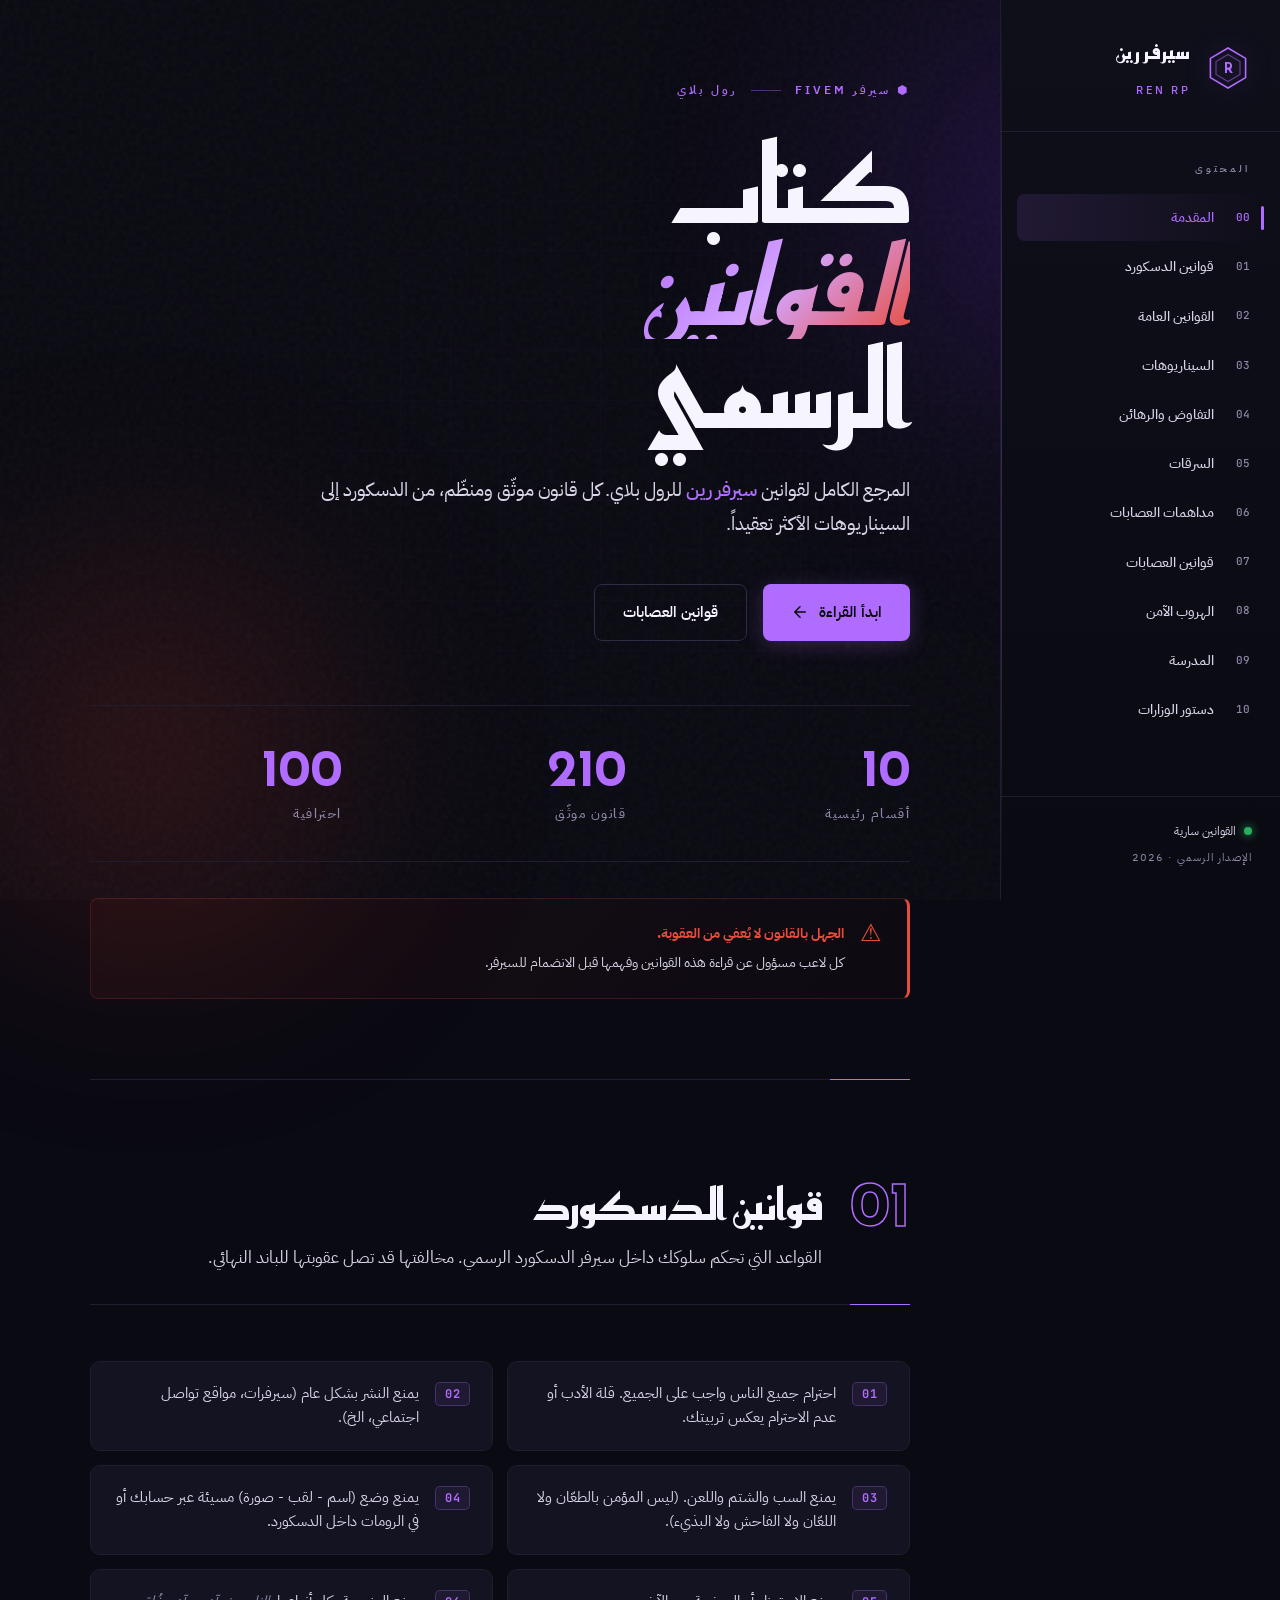
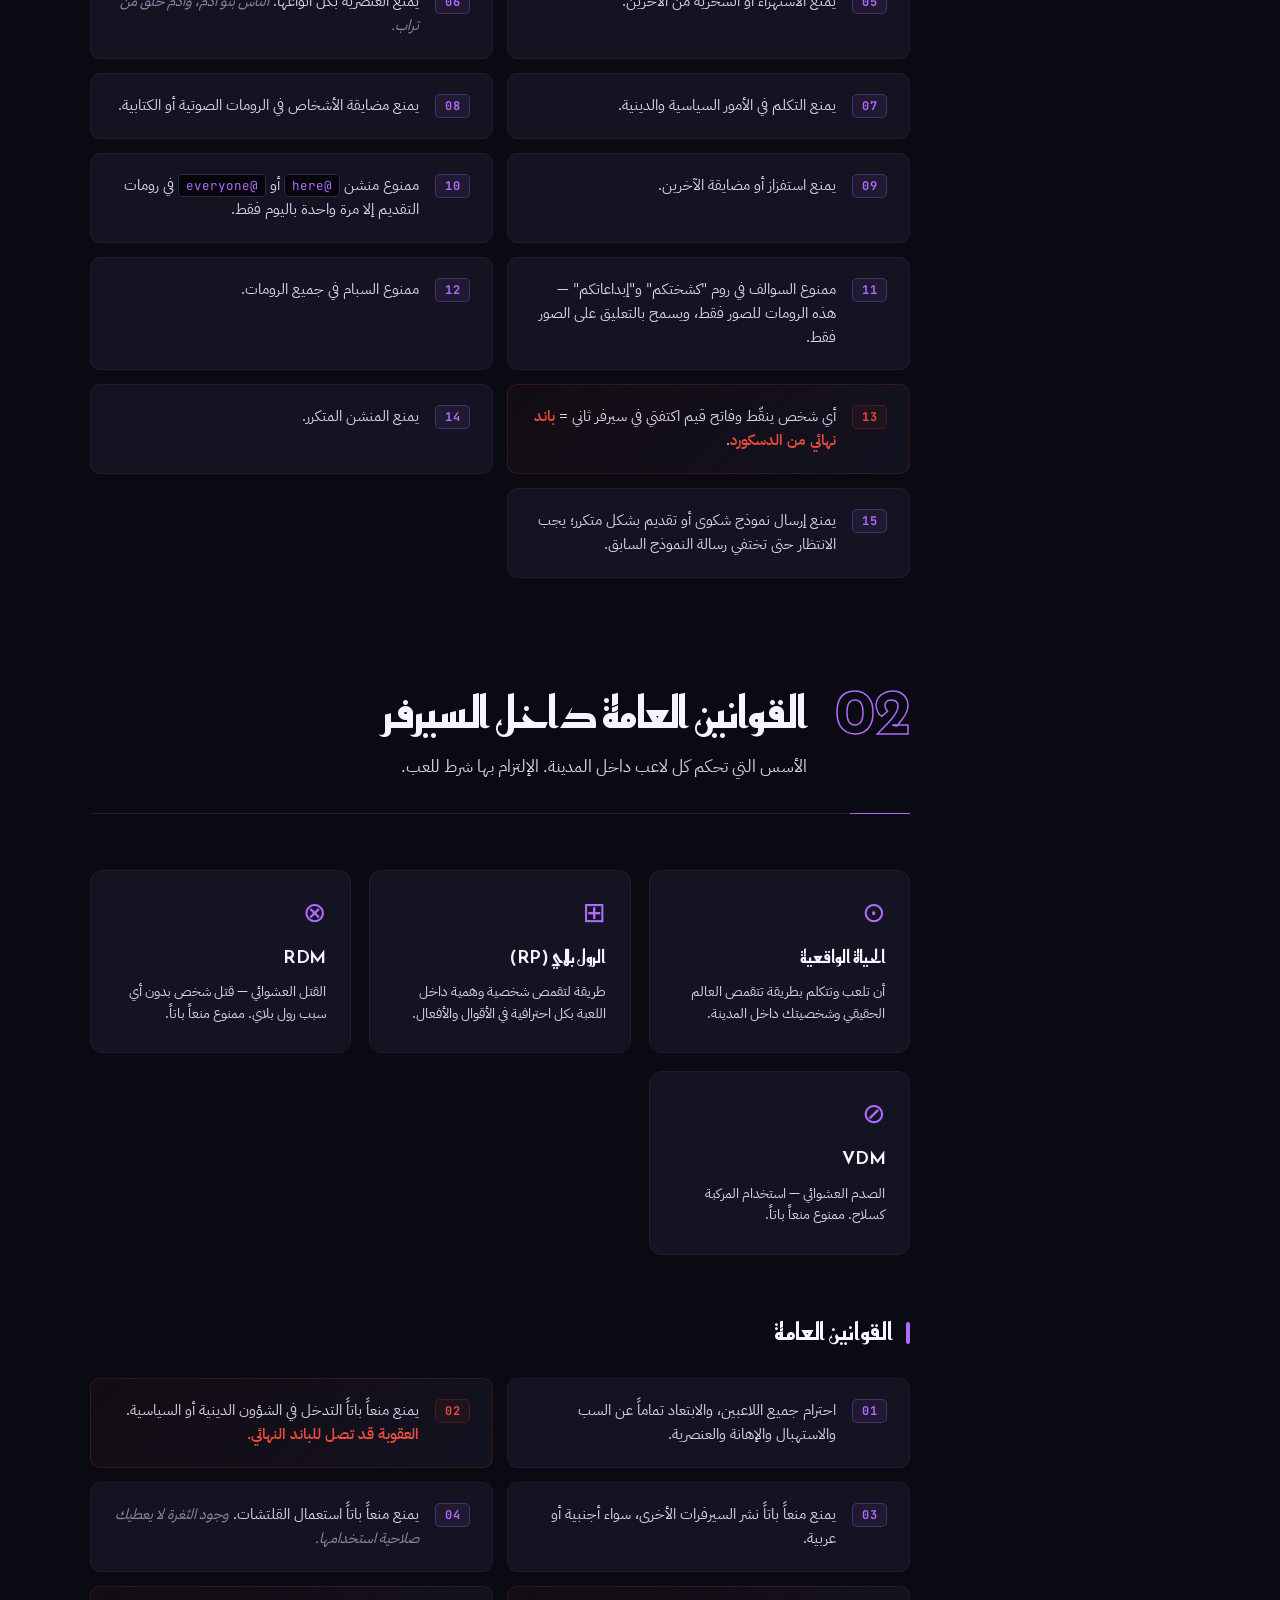
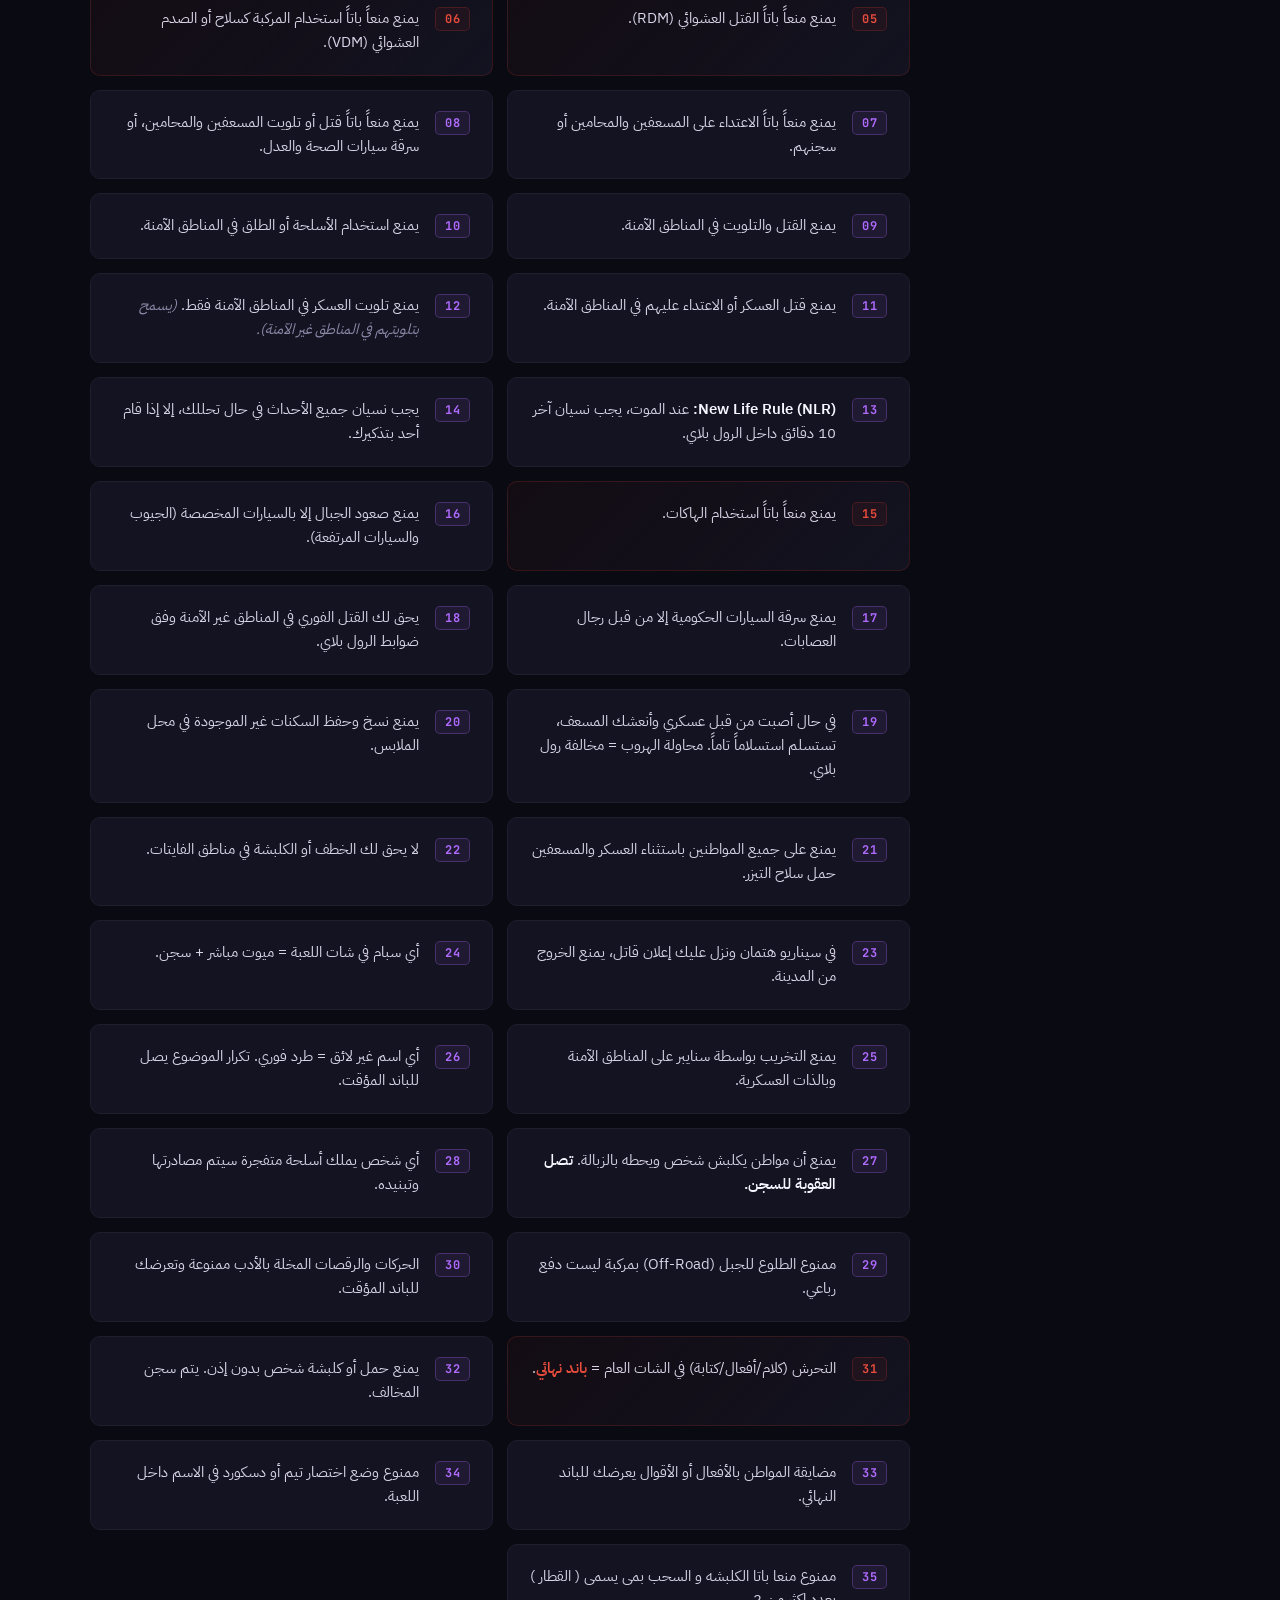
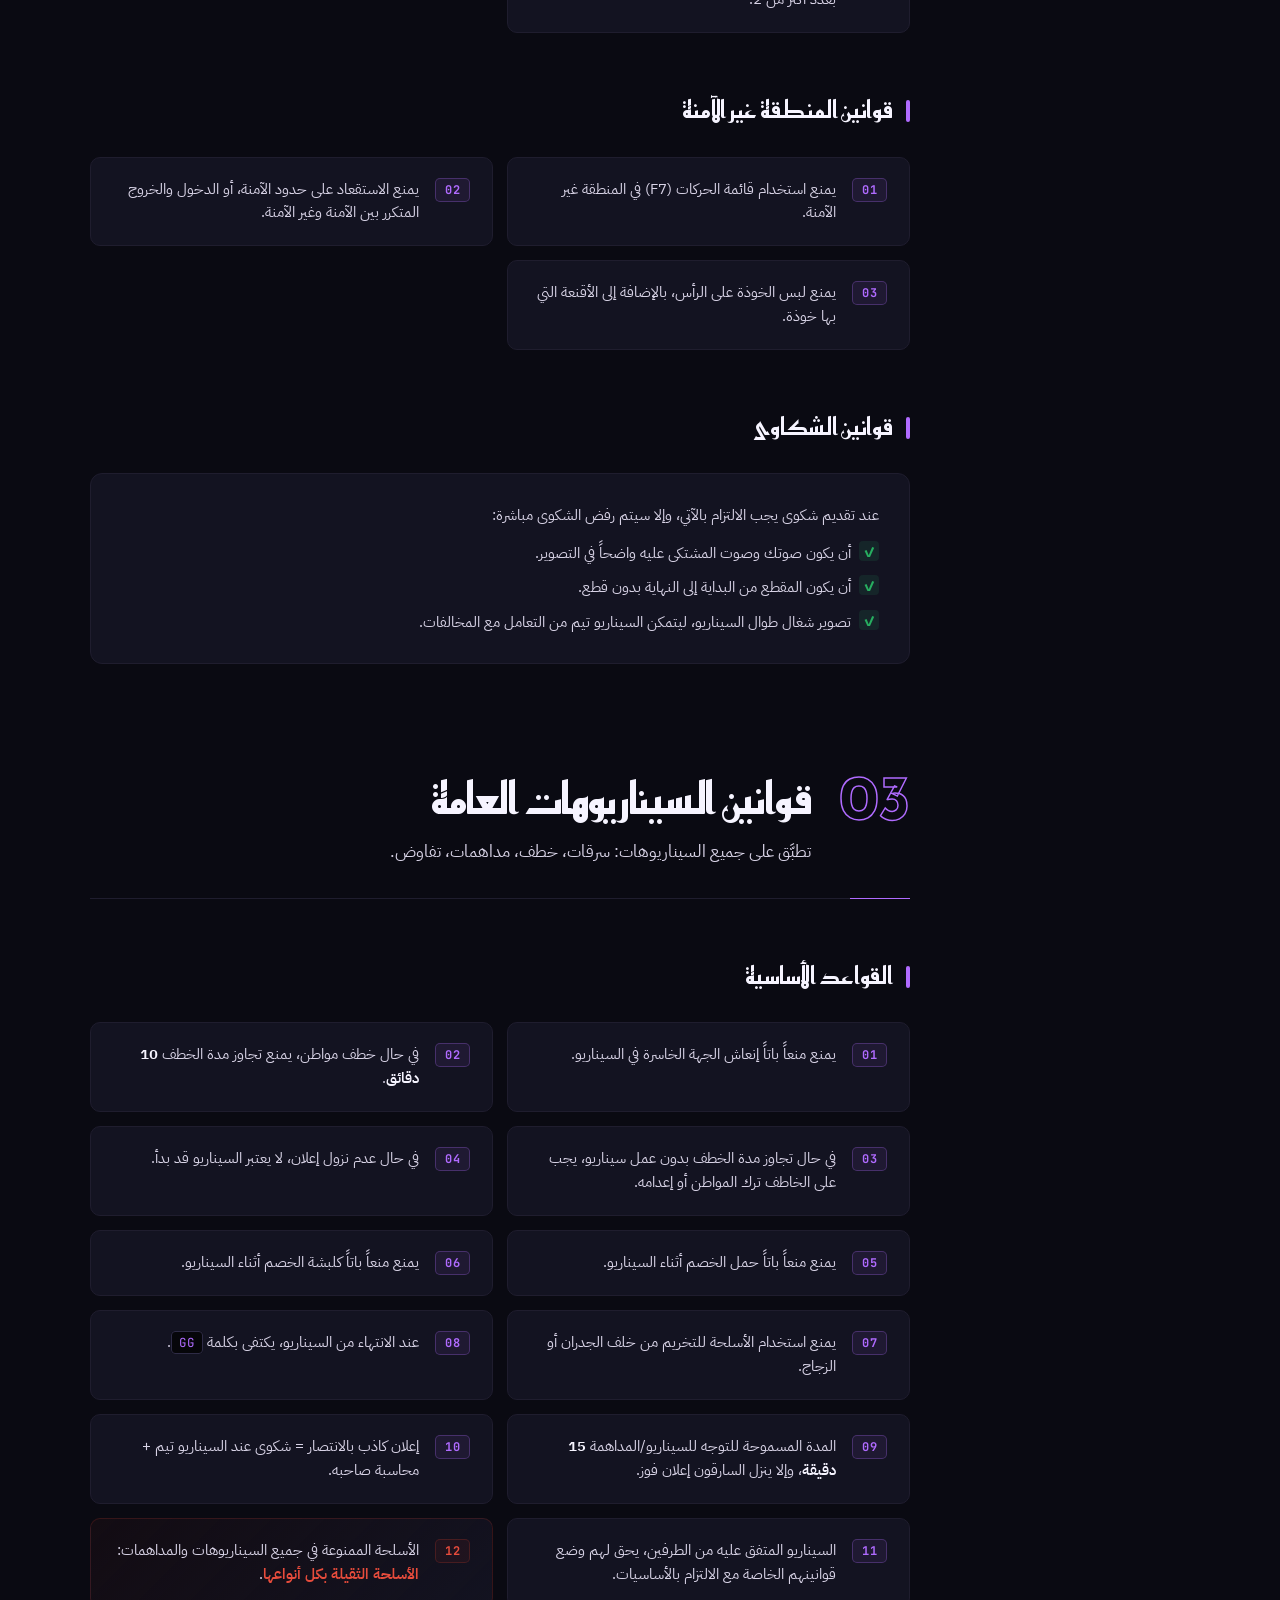
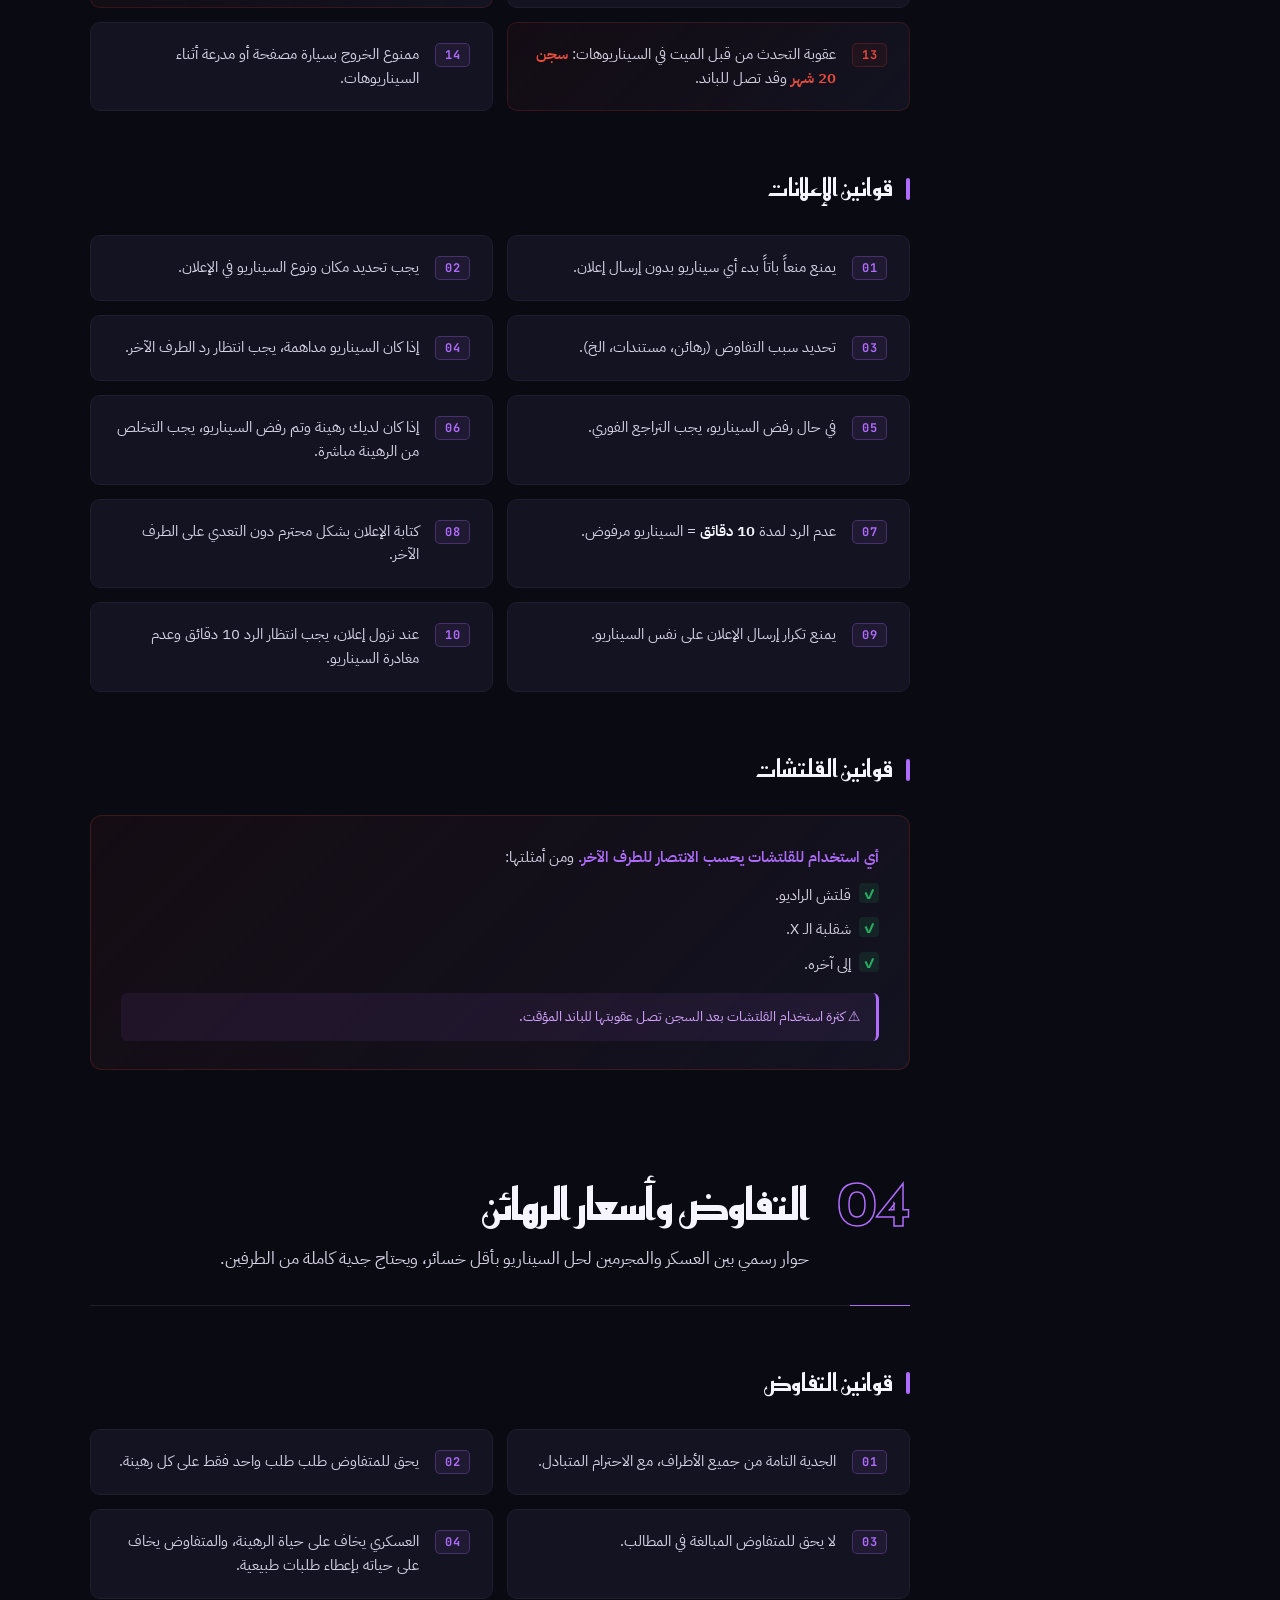
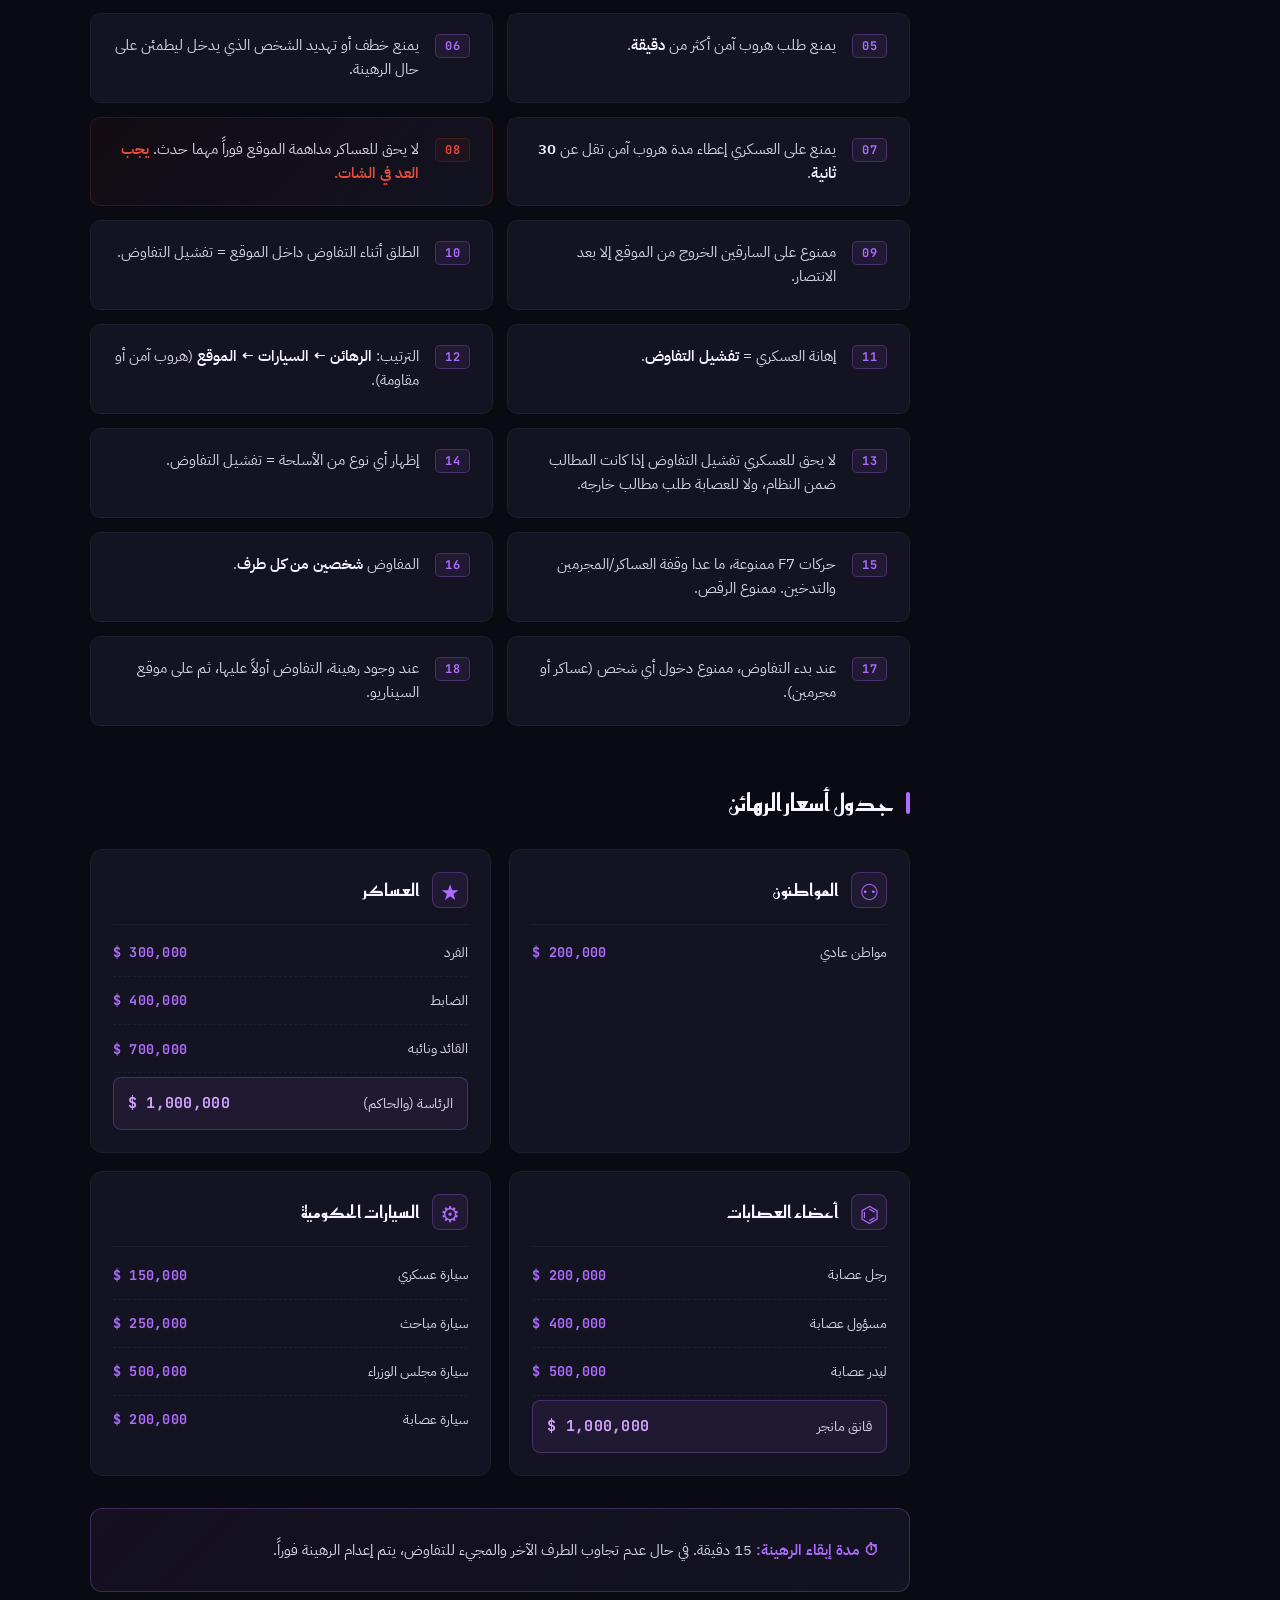
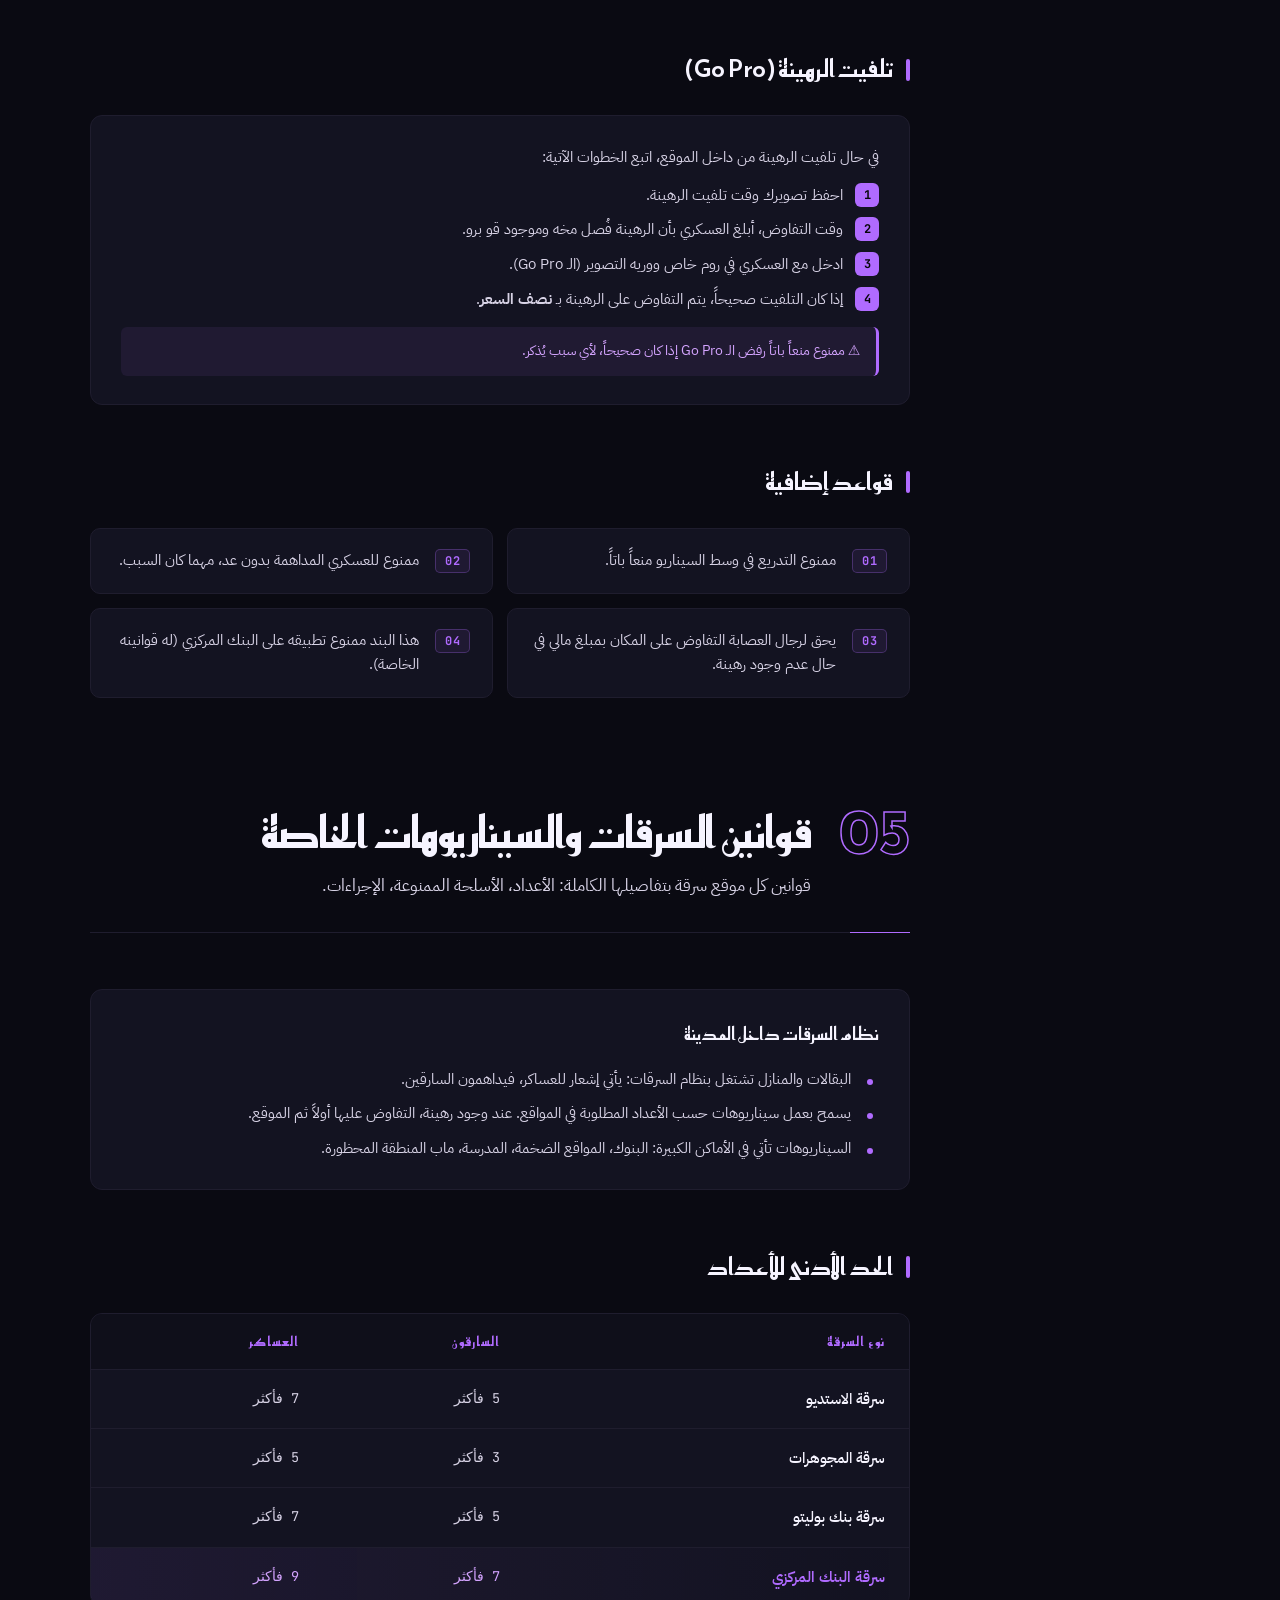
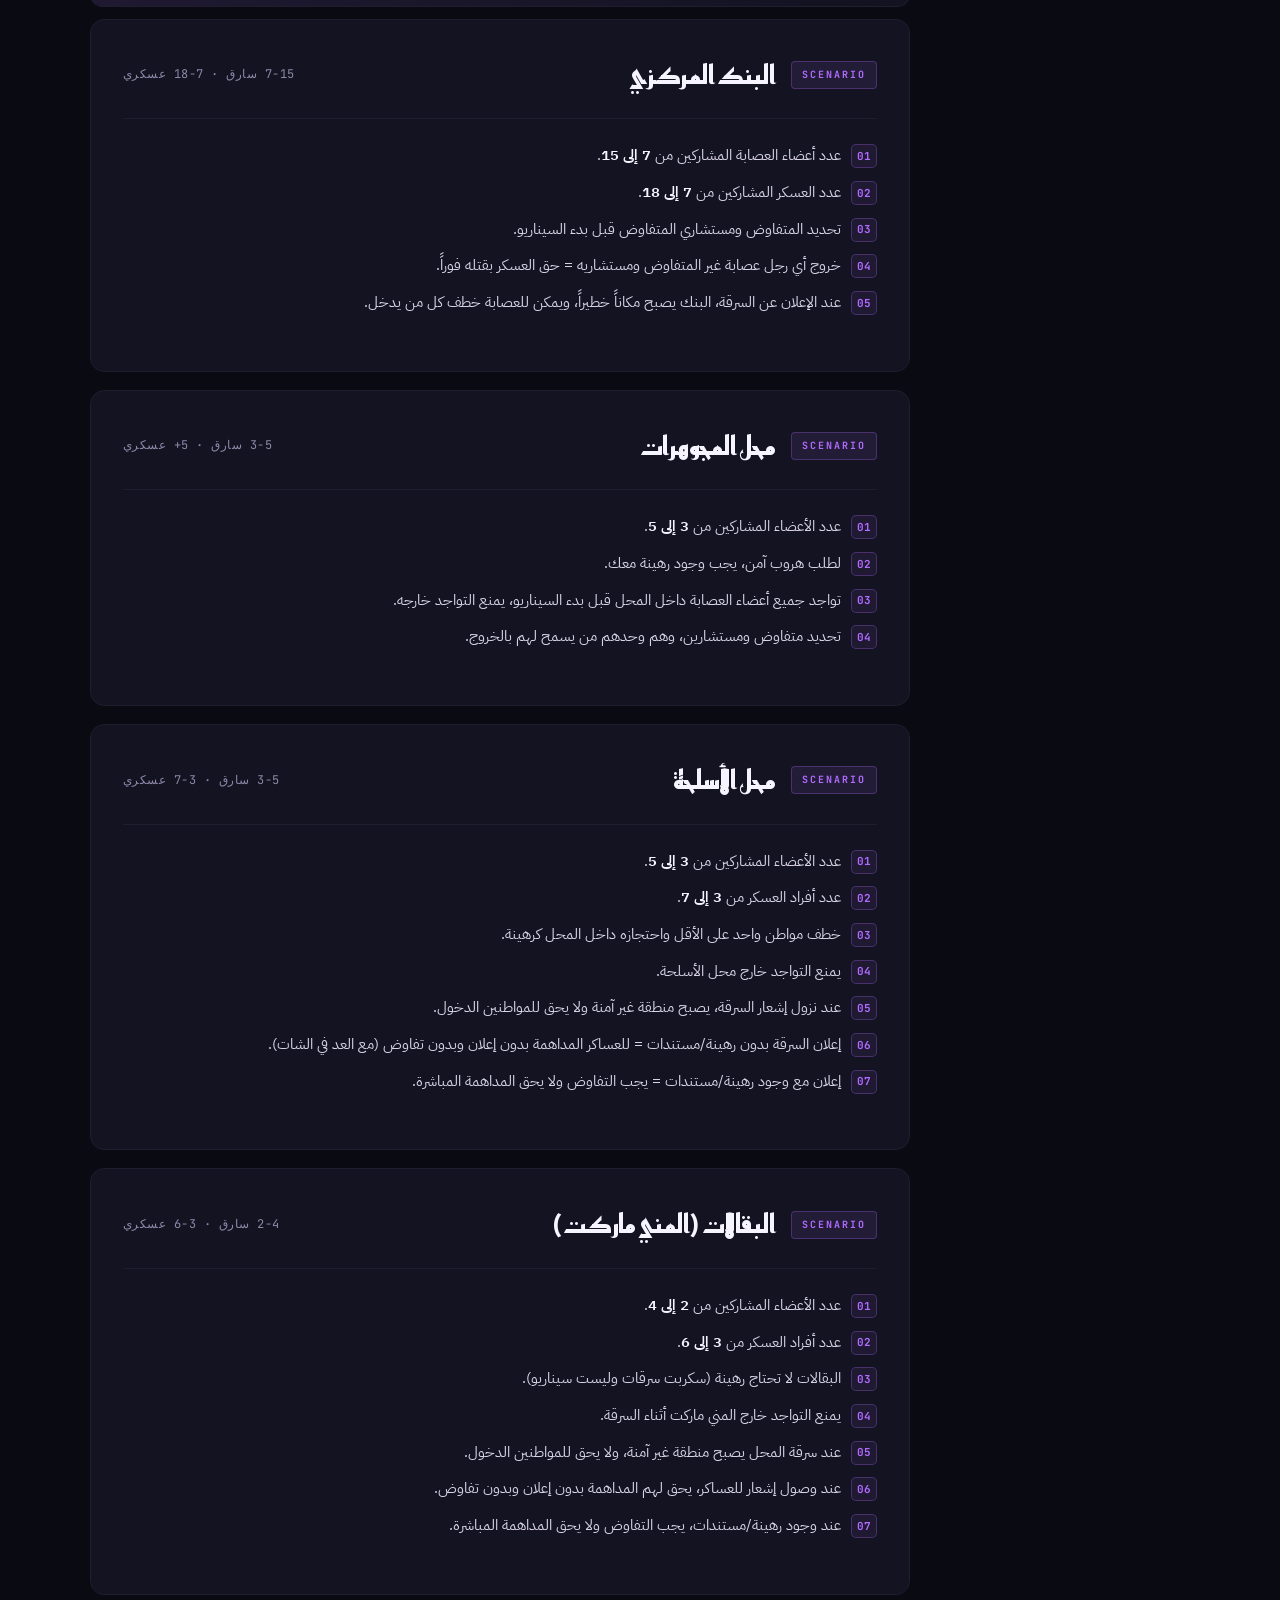
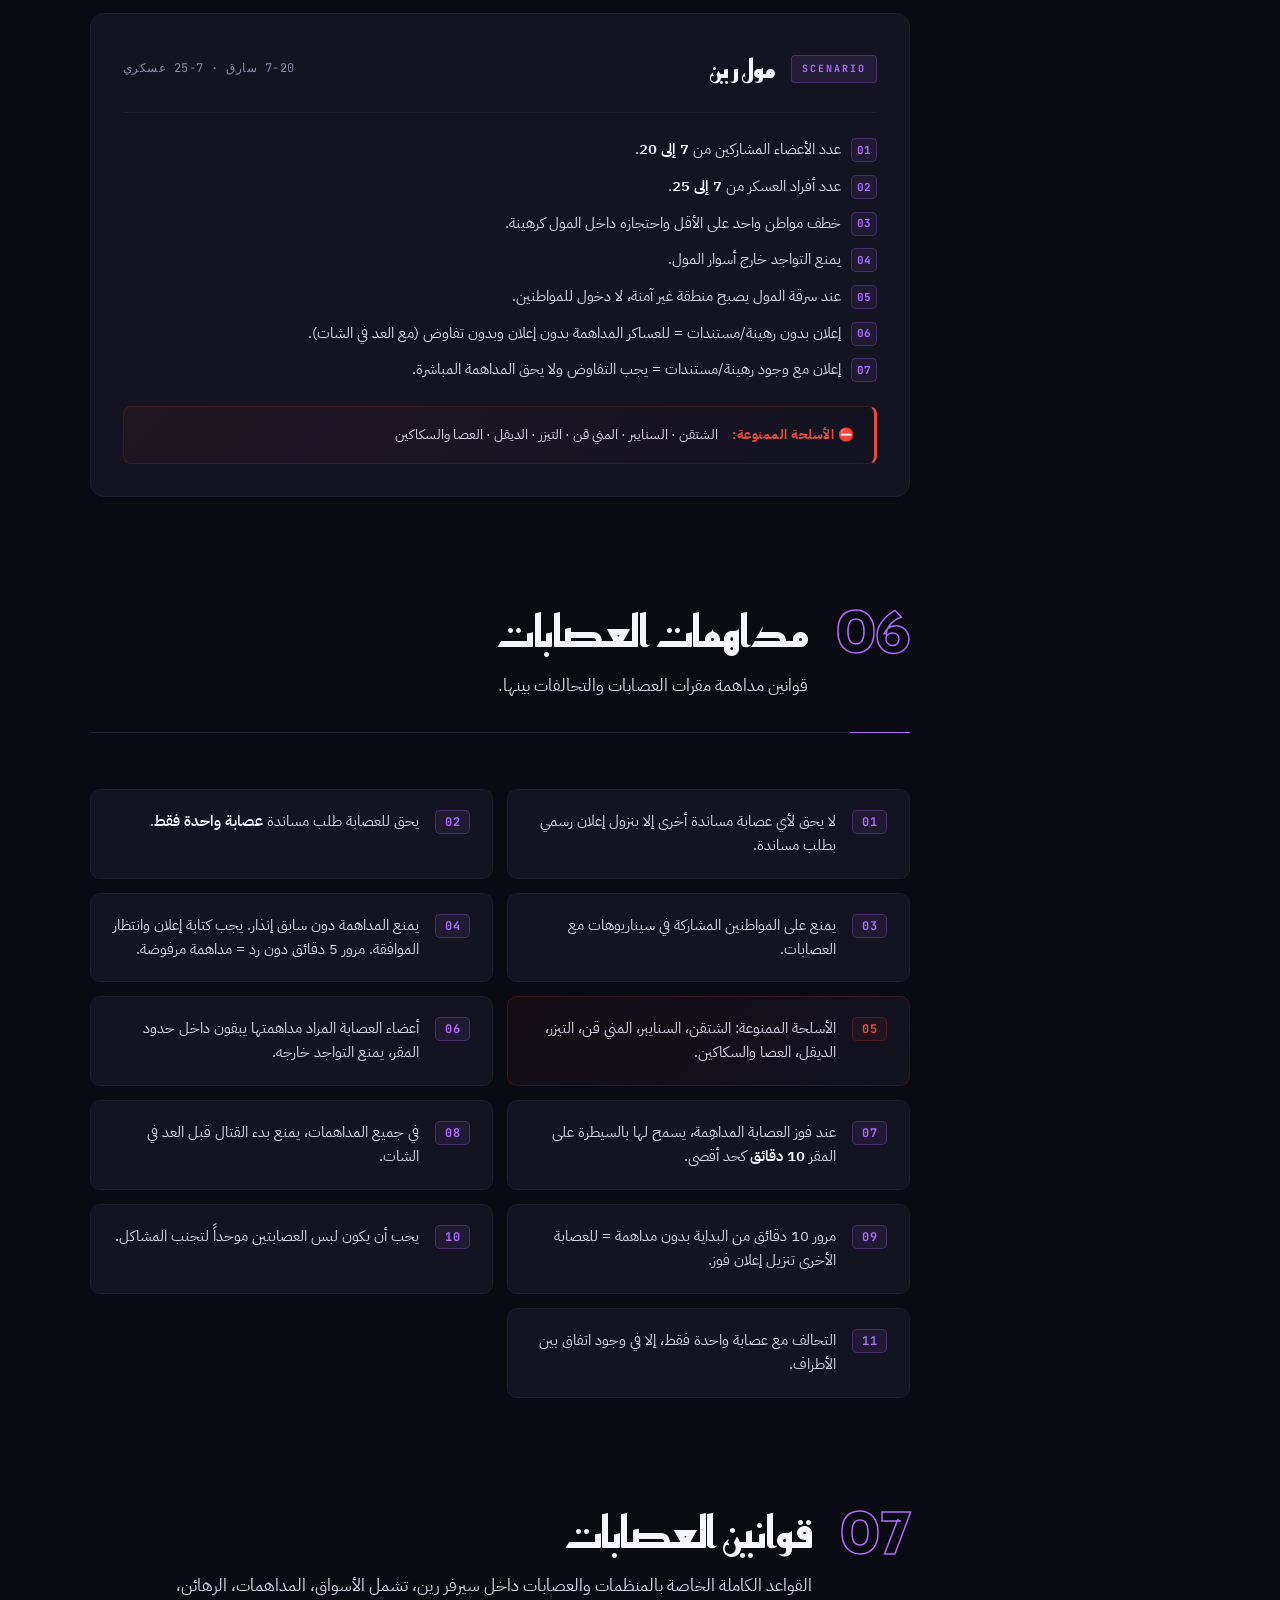
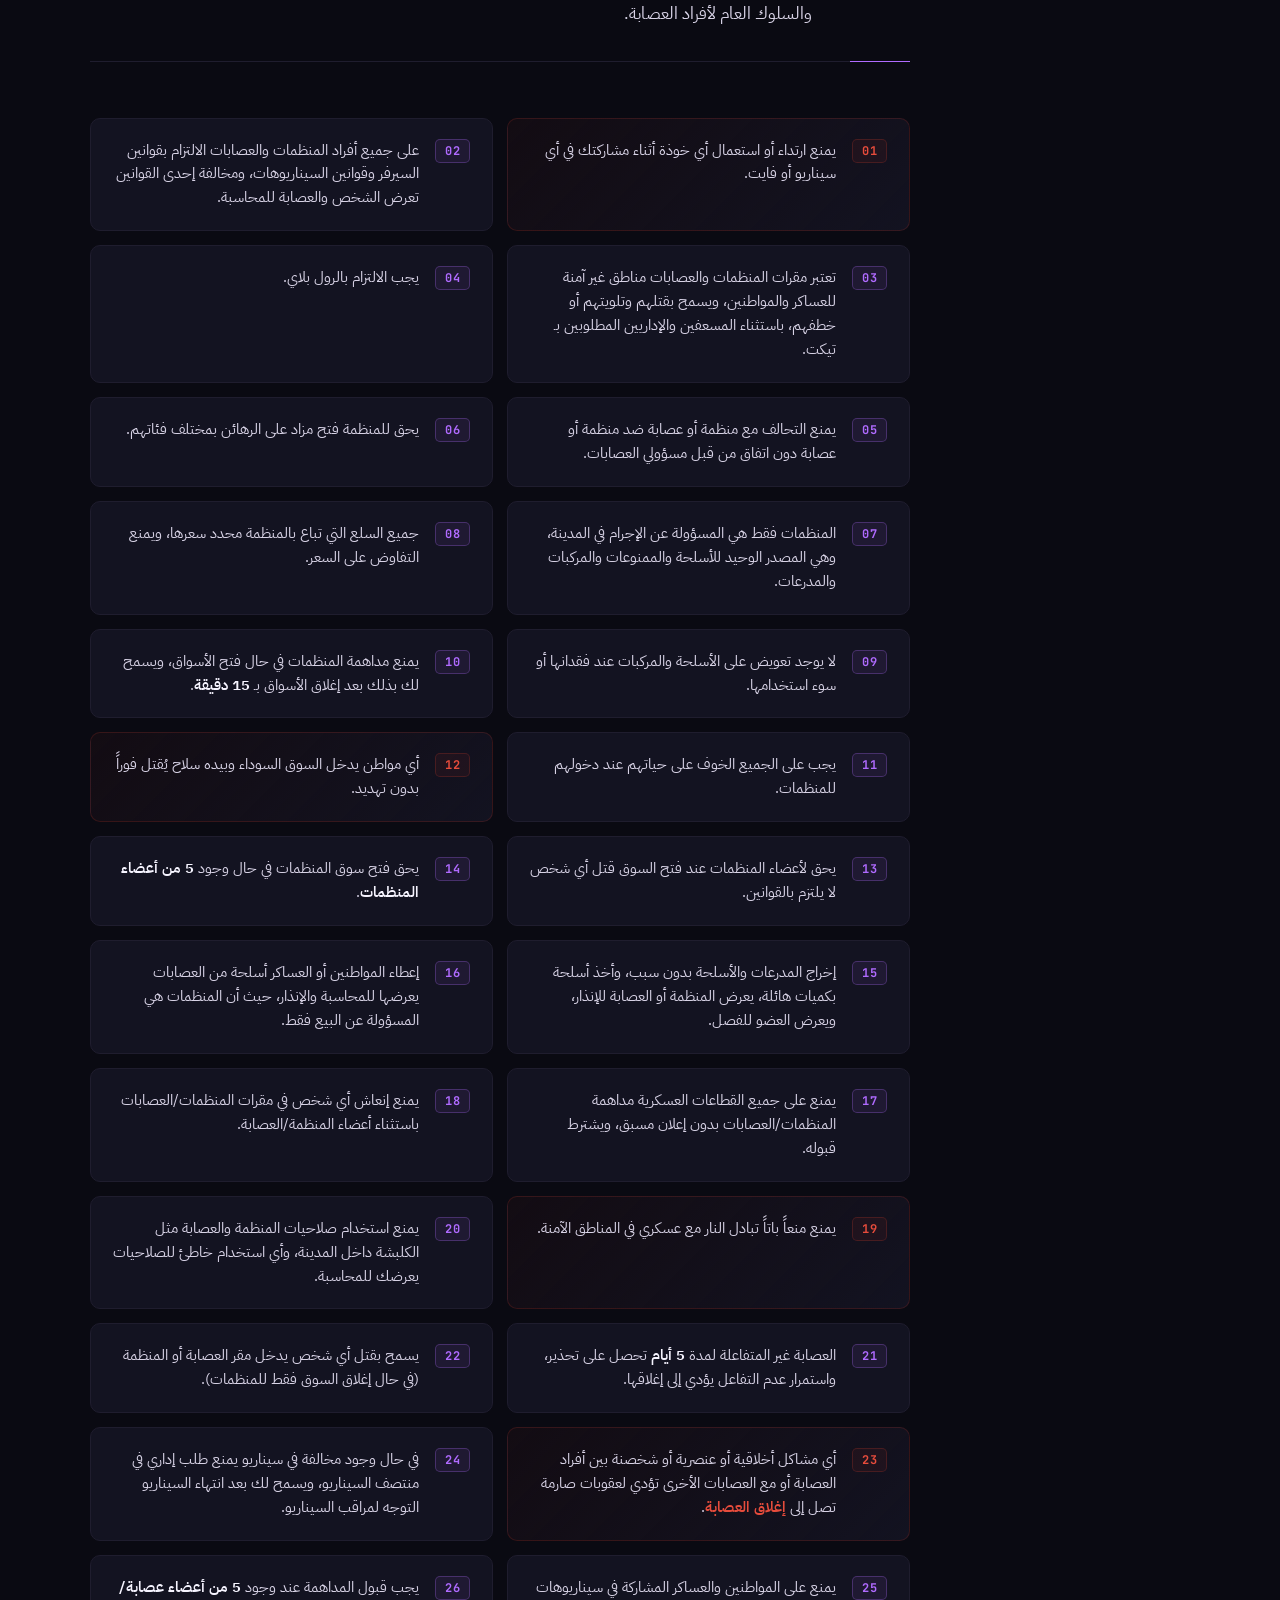
==== commit 35b33ef6: "Update index.html" ====
--- a/index.html
+++ b/index.html
@@ -247,6 +247,7 @@
       <article class="rule" id="general-32"><div class="rule-num">32</div><p>يمنع حمل أو كلبشة شخص بدون إذن. يتم سجن المخالف.</p><a class="rule-link" href="#general-32" data-copy="#general-32" aria-label="نسخ رابط القانون">#</a></article>
       <article class="rule" id="general-33"><div class="rule-num">33</div><p>مضايقة المواطن بالأفعال أو الأقوال يعرضك للباند النهائي.</p><a class="rule-link" href="#general-33" data-copy="#general-33" aria-label="نسخ رابط القانون">#</a></article>
       <article class="rule" id="general-34"><div class="rule-num">34</div><p>ممنوع وضع اختصار تيم أو دسكورد في الاسم داخل اللعبة.</p><a class="rule-link" href="#general-34" data-copy="#general-34" aria-label="نسخ رابط القانون">#</a></article>
+      <article class="rule" id="general-1"><div class="rule-num">35</div><p>ممنوع منعا باتا الكلبشه و السحب بمى يسمى ( القطار ) بعدد اكثر من 2.</p><a class="rule-link" href="#general-1" data-copy="#general-1" aria-label="نسخ رابط القانون">#</a></article>
     </div>
 
     <h3 class="sub-heading" id="general-unsafe">قوانين المنطقة غير الآمنة</h3>
